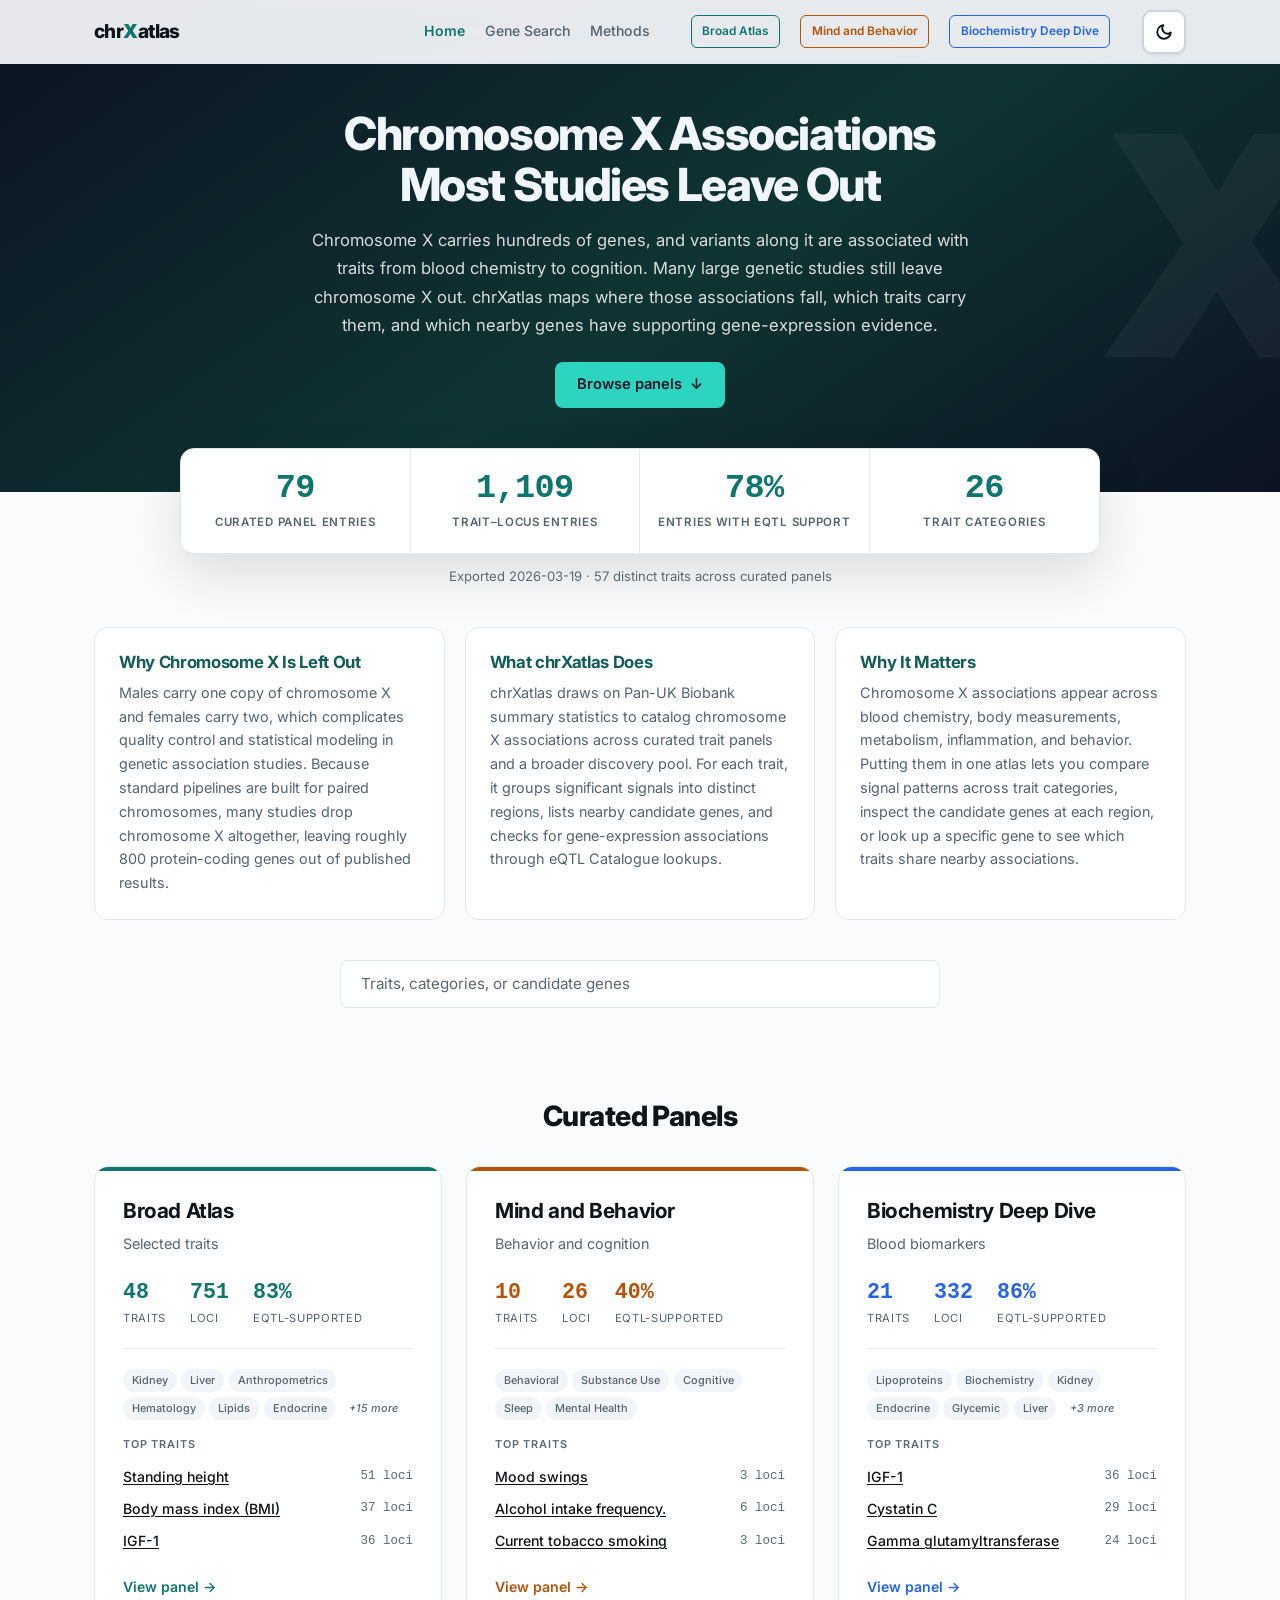
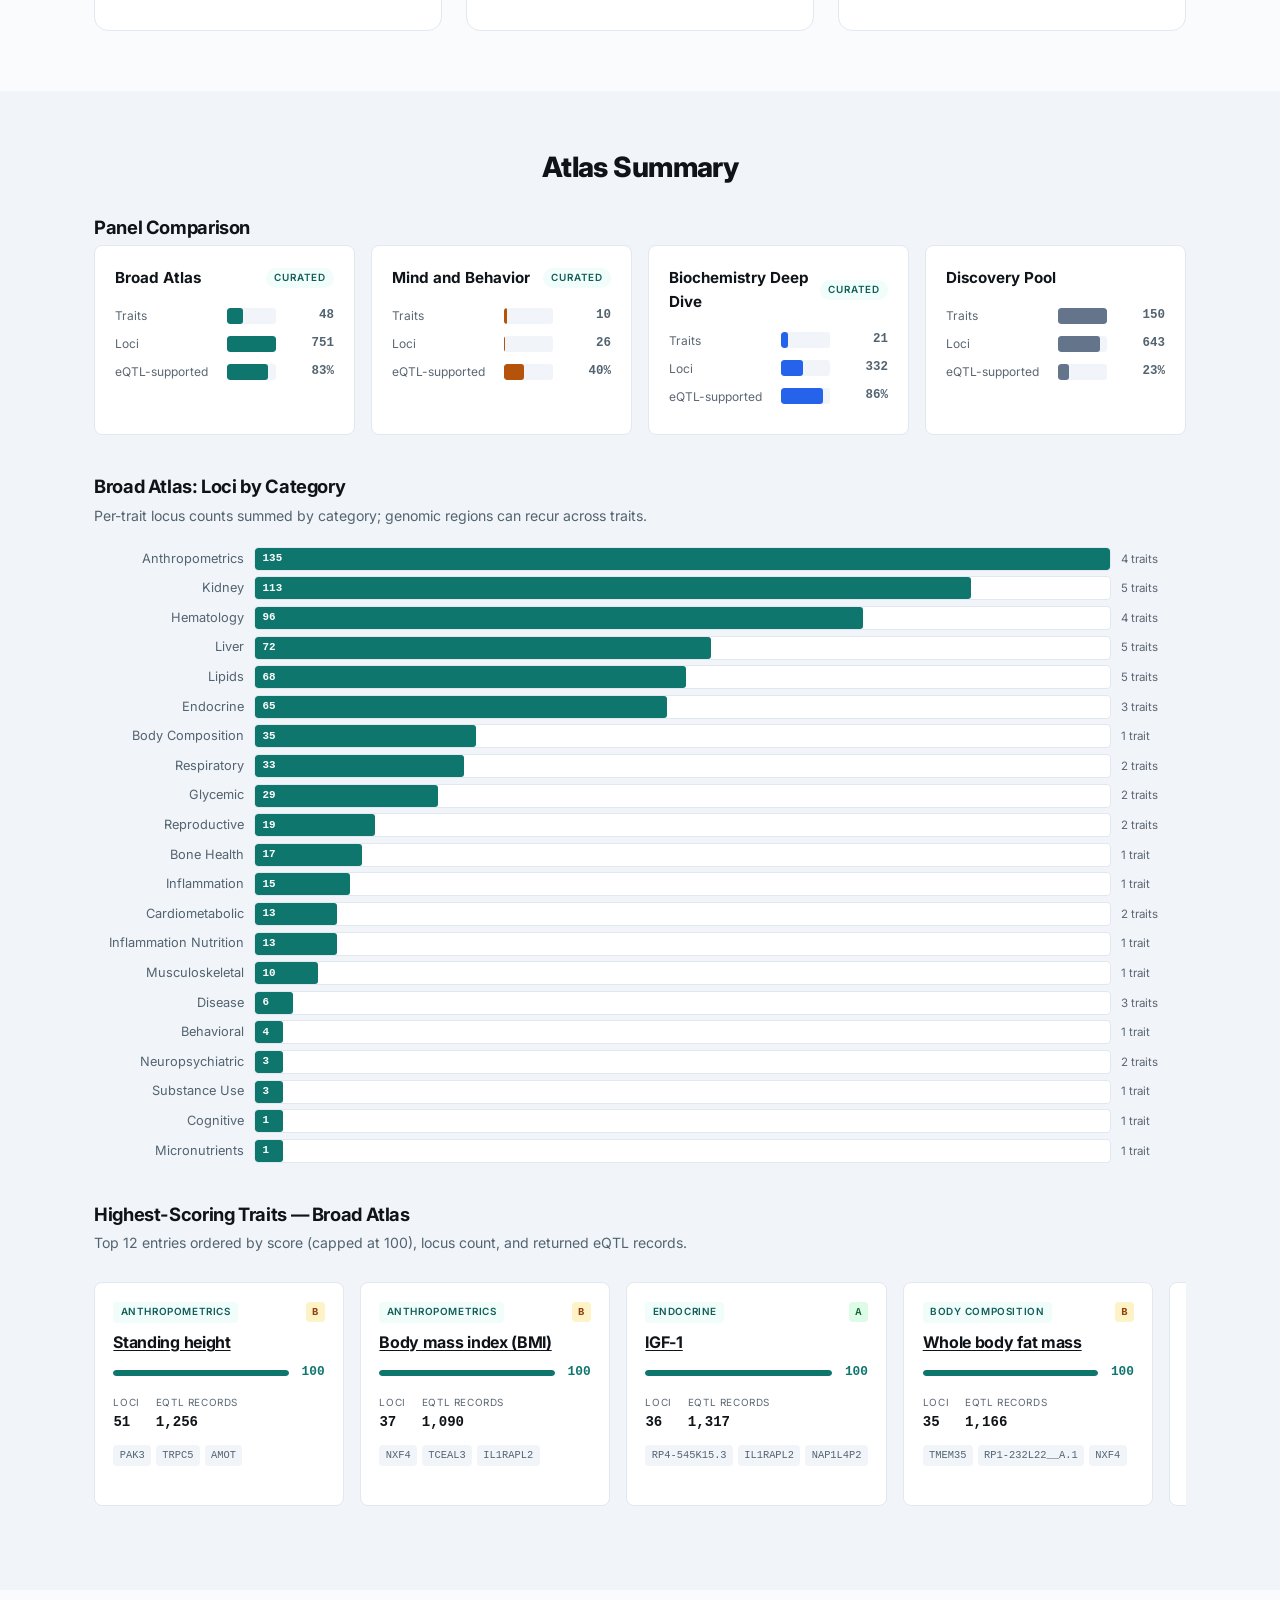
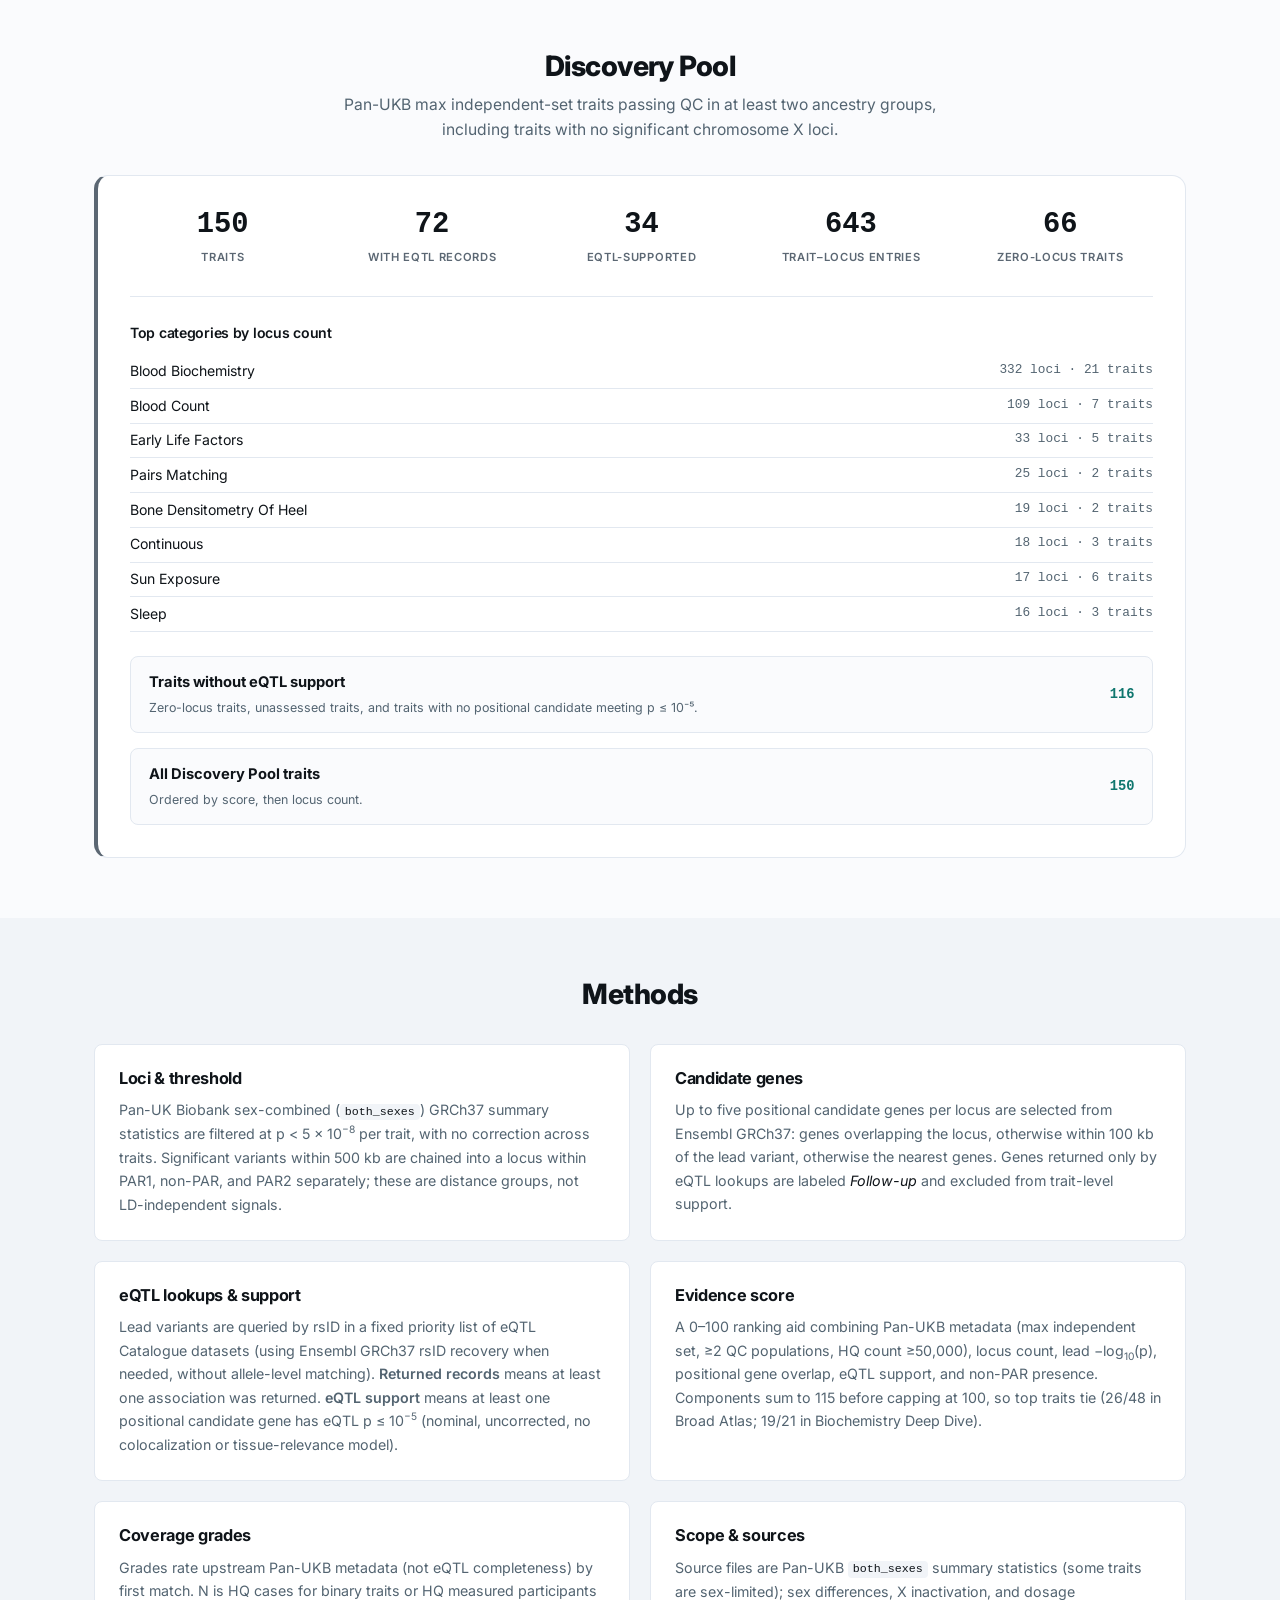
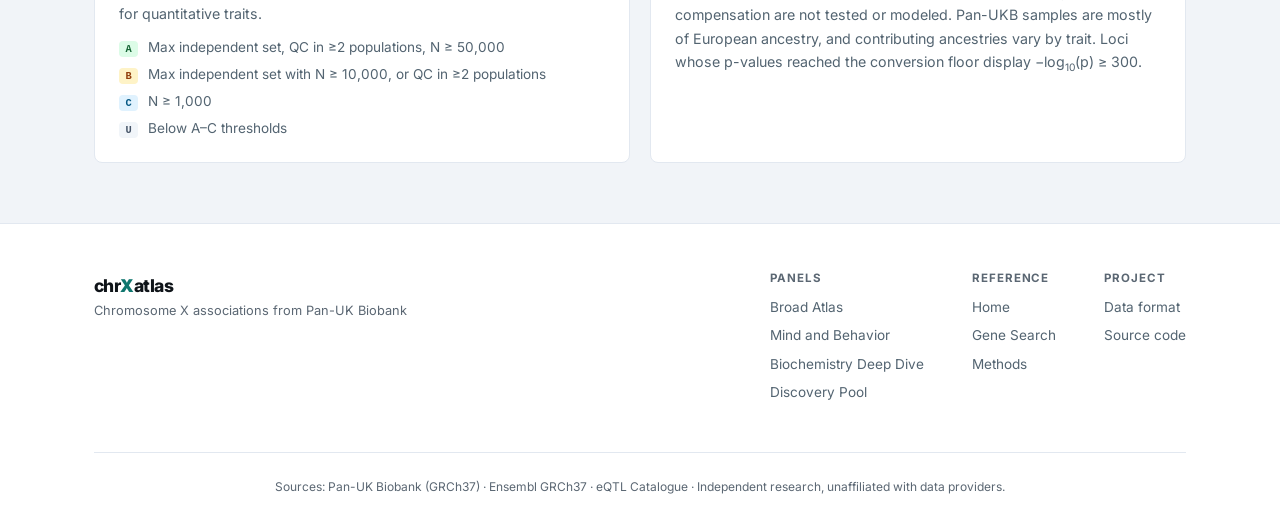
==== site/index.html @ 5a2110cf "Restore a plain-language introduction" ====
<!DOCTYPE html>
<html lang="en">
<head>
  <meta charset="UTF-8">
  <meta name="viewport" content="width=device-width, initial-scale=1.0">
  <meta name="color-scheme" content="light dark">
  <meta name="theme-color" content="#fafbfd" media="(prefers-color-scheme: light)">
  <meta name="theme-color" content="#0d1117" media="(prefers-color-scheme: dark)">
  <meta name="description" content="chrXatlas summarizes chromosome X associations across UK Biobank traits from Pan-UKB summary statistics, with Ensembl GRCh37 candidate genes and eQTL Catalogue lookups.">
  <title>chrXatlas — Chromosome X Associations in Pan-UKB</title>
  <link rel="icon" type="image/png" href="favicon.png">
  <link rel="preconnect" href="https://fonts.googleapis.com">
  <link rel="preconnect" href="https://fonts.gstatic.com" crossorigin>
  <link href="https://fonts.googleapis.com/css2?family=Inter:wght@400;500;600;700;800;900&display=swap" rel="stylesheet">
  <link rel="stylesheet" href="css/style.css">
  <script src="js/theme.js"></script>
</head>
<body>

  <header class="header" id="header">
    <div class="container header-inner">
      <a href="index.html" class="logo">chr<span class="logo-x">X</span>atlas</a>
      <nav class="nav" id="nav" aria-label="Primary">
        <a href="index.html" aria-current="page" class="nav-link">Home</a>
        <a href="gene.html" class="nav-link">Gene Search</a>
        <a href="#methods" class="nav-link">Methods</a>
        <span class="nav-divider" aria-hidden="true"></span>
        <a href="panel.html?id=panel_expanded" class="nav-panel-btn" data-panel-accent="teal">Broad Atlas</a>
        <a href="panel.html?id=panel_mind_risk_core" class="nav-panel-btn" data-panel-accent="amber">Mind and Behavior</a>
        <a href="panel.html?id=panel_blood_biochemistry_core" class="nav-panel-btn" data-panel-accent="blue">Biochemistry Deep Dive</a>
      </nav>
      <div class="header-actions">
        <button id="theme-toggle" class="theme-toggle" onclick="toggleTheme()" aria-label="Toggle theme"></button>
        <button class="hamburger" id="hamburger" aria-controls="nav" aria-expanded="false" aria-label="Menu">
          <span></span><span></span><span></span>
        </button>
      </div>
    </div>
  </header>

  <main>

    <!-- Hero -->
    <section class="hero" id="hero">
      <div class="hero-bg-pattern" aria-hidden="true"></div>
      <div class="container hero-content">
        <h1 class="hero-title">Chromosome X Associations<br>Most Studies Leave Out</h1>
        <p class="hero-subtitle">Chromosome X carries hundreds of genes, and variants along it are associated with traits from blood chemistry to cognition. Many large genetic studies still leave chromosome X out. chrXatlas maps where those associations fall, which traits carry them, and which nearby genes have supporting gene-expression evidence.</p>
        <a href="#panels" class="hero-cta">Browse panels <span class="cta-arrow" aria-hidden="true">&darr;</span></a>
      </div>
    </section>

    <!-- Proof: Metrics -->
    <section class="proof" id="proof">
      <div class="container">
        <div class="metrics-grid">
          <div class="metric-card animate-on-scroll">
            <div class="metric-value" id="metric-traits" data-count-to="0">&mdash;</div>
            <div class="metric-label">Curated panel entries</div>
          </div>
          <div class="metric-card animate-on-scroll">
            <div class="metric-value" id="metric-loci" data-count-to="0">&mdash;</div>
            <div class="metric-label">Trait&ndash;locus entries</div>
          </div>
          <div class="metric-card animate-on-scroll">
            <div class="metric-value" id="metric-support" data-count-to="0">&mdash;</div>
            <div class="metric-label">Entries with eQTL support</div>
          </div>
          <div class="metric-card animate-on-scroll">
            <div class="metric-value" id="metric-domains" data-count-to="0">&mdash;</div>
            <div class="metric-label">Trait categories</div>
          </div>
        </div>
        <p class="proof-note" id="metric-build-note">Snapshot: &mdash;</p>
      </div>
    </section>

    <!-- Overview -->
    <section class="why-section" id="why" aria-labelledby="why-heading">
      <div class="container">
        <h2 class="sr-only" id="why-heading">Overview</h2>
        <div class="why-grid">
          <div class="why-card">
            <h3>Why Chromosome X Is Left Out</h3>
            <p>Males carry one copy of chromosome X and females carry two, which complicates quality control and statistical modeling in genetic association studies. Because standard pipelines are built for paired chromosomes, many studies drop chromosome X altogether, leaving roughly 800 protein-coding genes out of published results.</p>
          </div>
          <div class="why-card">
            <h3>What chrXatlas Does</h3>
            <p>chrXatlas draws on Pan-UK Biobank summary statistics to catalog chromosome X associations across curated trait panels and a broader discovery pool. For each trait, it groups significant signals into distinct regions, lists nearby candidate genes, and checks for gene-expression associations through eQTL Catalogue lookups.</p>
          </div>
          <div class="why-card">
            <h3>Why It Matters</h3>
            <p>Chromosome X associations appear across blood chemistry, body measurements, metabolism, inflammation, and behavior. Putting them in one atlas lets you compare signal patterns across trait categories, inspect the candidate genes at each region, or look up a specific gene to see which traits share nearby associations.</p>
          </div>
        </div>
      </div>
    </section>

    <!-- Search -->
    <section class="search-section" id="search">
      <div class="container">
        <div class="search-container">
          <label class="sr-only" for="search-input">Search traits</label>
          <input type="text" class="search-input" id="search-input" placeholder="Traits, categories, or candidate genes" autocomplete="off">
          <div class="search-results" id="search-results"></div>
        </div>
      </div>
    </section>

    <!-- Curated Panels -->
    <section class="panels-section" id="panels">
      <div class="container">
        <div class="section-header">
          <h2>Curated Panels</h2>
        </div>
        <div class="panels-grid" id="panels-grid"></div>
      </div>
    </section>

    <!-- Results -->
    <section class="results-section" id="results">
      <div class="container">
        <div class="section-header">
          <h2>Atlas Summary</h2>
        </div>

        <div class="panel-comparison animate-on-scroll" id="panel-comparison">
          <h3>Panel Comparison</h3>
          <div class="comparison-grid" id="comparison-grid"></div>
        </div>

        <div class="domain-composition animate-on-scroll" id="domain-composition">
          <h3>Broad Atlas: Loci by Category</h3>
          <p class="domain-subtitle">Per-trait locus counts summed by category; genomic regions can recur across traits.</p>
          <div class="domain-bars" id="domain-bars"></div>
        </div>

        <div class="top-traits animate-on-scroll" id="top-traits-section">
          <h3>Highest-Scoring Traits &mdash; Broad Atlas</h3>
          <p class="traits-subtitle">Top 12 entries ordered by score (capped at 100), locus count, and returned eQTL records.</p>
          <div class="traits-rail" tabindex="0" role="region" aria-label="Highest-scoring traits" id="traits-rail"></div>
        </div>
      </div>
    </section>

    <!-- Discovery Pool -->
    <section class="discovery-section" id="discovery">
      <div class="container">
        <div class="section-header">
          <h2>Discovery Pool</h2>
          <p class="section-subtitle">Pan-UKB max independent-set traits passing QC in at least two ancestry groups, including traits with no significant chromosome X loci.</p>
        </div>
        <div class="discovery-card animate-on-scroll" id="discovery-card"></div>
      </div>
    </section>

    <!-- Methods -->
    <section class="methods-section" id="methods">
      <div class="container">
        <div class="section-header">
          <h2>Methods</h2>
        </div>
        <div class="methods-grid">
          <div class="method-card animate-on-scroll">
            <h3>Loci &amp; threshold</h3>
            <p>Pan-UK Biobank sex-combined (<code>both_sexes</code>) GRCh37 summary statistics are filtered at p &lt; 5 &times; 10<sup>&minus;8</sup> per trait, with no correction across traits. Significant variants within 500 kb are chained into a locus within PAR1, non-PAR, and PAR2 separately; these are distance groups, not LD-independent signals.</p>
          </div>
          <div class="method-card animate-on-scroll">
            <h3>Candidate genes</h3>
            <p>Up to five positional candidate genes per locus are selected from Ensembl GRCh37: genes overlapping the locus, otherwise within 100 kb of the lead variant, otherwise the nearest genes. Genes returned only by eQTL lookups are labeled <em>Follow-up</em> and excluded from trait-level support.</p>
          </div>
          <div class="method-card animate-on-scroll">
            <h3>eQTL lookups &amp; support</h3>
            <p>Lead variants are queried by rsID in a fixed priority list of eQTL Catalogue datasets (using Ensembl GRCh37 rsID recovery when needed, without allele-level matching). <strong>Returned records</strong> means at least one association was returned. <strong>eQTL support</strong> means at least one positional candidate gene has eQTL p &le; 10<sup>&minus;5</sup> (nominal, uncorrected, no colocalization or tissue-relevance model).</p>
          </div>
          <div class="method-card animate-on-scroll">
            <h3>Evidence score</h3>
            <p>A 0&ndash;100 ranking aid combining Pan-UKB metadata (max independent set, &ge;2 QC populations, HQ count &ge;50,000), locus count, lead &minus;log<sub>10</sub>(p), positional gene overlap, eQTL support, and non-PAR presence. Components sum to 115 before capping at 100, so top traits tie (26/48 in Broad Atlas; 19/21 in Biochemistry Deep Dive).</p>
          </div>
          <div class="method-card animate-on-scroll">
            <h3>Coverage grades</h3>
            <p>Grades rate upstream Pan-UKB metadata (not eQTL completeness) by first match. N is HQ cases for binary traits or HQ measured participants for quantitative traits.</p>
            <dl class="grade-rules">
              <dt><span class="trait-grade grade-a">A</span></dt>
              <dd>Max independent set, QC in &ge;2 populations, N &ge; 50,000</dd>
              <dt><span class="trait-grade grade-b">B</span></dt>
              <dd>Max independent set with N &ge; 10,000, or QC in &ge;2 populations</dd>
              <dt><span class="trait-grade grade-c">C</span></dt>
              <dd>N &ge; 1,000</dd>
              <dt><span class="trait-grade grade-u">U</span></dt>
              <dd>Below A&ndash;C thresholds</dd>
            </dl>
          </div>
          <div class="method-card animate-on-scroll">
            <h3>Scope &amp; sources</h3>
            <p>Source files are Pan-UKB <code>both_sexes</code> summary statistics (some traits are sex-limited); sex differences, X inactivation, and dosage compensation are not tested or modeled. Pan-UKB samples are mostly of European ancestry, and contributing ancestries vary by trait. Loci whose p-values reached the conversion floor display &minus;log<sub>10</sub>(p) &ge; 300.</p>
          </div>
        </div>
      </div>
    </section>

  </main>

  <footer class="footer">
    <div class="container footer-inner">
      <div class="footer-brand">
        <span class="logo">chr<span class="logo-x">X</span>atlas</span>
        <p class="footer-tagline">Chromosome X associations from Pan-UK Biobank</p>
      </div>
      <div class="footer-nav">
        <div class="footer-col">
          <h4>Panels</h4>
          <a href="panel.html?id=panel_expanded">Broad Atlas</a>
          <a href="panel.html?id=panel_mind_risk_core">Mind and Behavior</a>
          <a href="panel.html?id=panel_blood_biochemistry_core">Biochemistry Deep Dive</a>
          <a href="index.html#discovery">Discovery Pool</a>
        </div>
        <div class="footer-col">
          <h4>Reference</h4>
          <a href="index.html">Home</a>
          <a href="gene.html">Gene Search</a>
          <a href="index.html#methods">Methods</a>
        </div>
        <div class="footer-col">
          <h4>Project</h4>
          <a href="https://github.com/smkwray/xchratlas/blob/main/docs/FRONTEND_DATA_CONTRACT.md">Data format</a>
          <a href="https://github.com/smkwray/xchratlas">Source code</a>
        </div>
      </div>
      <div class="footer-bottom">
        <p>Sources: Pan-UK Biobank (GRCh37) &middot; Ensembl GRCh37 &middot; eQTL Catalogue &middot; Independent research, unaffiliated with data providers.</p>
      </div>
    </div>
  </footer>

  <script src="js/listing.js"></script>
  <script src="js/app.js"></script>
</body>
</html>
---- site/css/style.css ----
/* ============================================================
   chrXatlas — Chromosome X Evidence Atlas
   Design system + full page styles
   ============================================================ */

/* ── Reset ─────────────────────────────────── */
*, *::before, *::after { box-sizing: border-box; margin: 0; padding: 0; }
html { scroll-behavior: smooth; -webkit-text-size-adjust: 100%; }
img, svg { display: block; max-width: 100%; }
a { color: inherit; text-decoration: none; }
button { font: inherit; cursor: pointer; border: none; background: none; }

/* ── Design Tokens — Light ─────────────────── */
:root {
  --font-sans: 'Inter', -apple-system, BlinkMacSystemFont, 'Segoe UI', Roboto, 'Helvetica Neue', sans-serif;
  --font-mono: 'SF Mono', 'Fira Code', 'Fira Mono', 'Roboto Mono', 'Courier New', monospace;

  --header-height: 64px;

  --bg:           #fafbfd;
  --bg-raised:    #ffffff;
  --bg-sunken:    #f1f4f8;
  --header-bg:    rgba(250, 251, 253, 0.92);

  --text:          #0f1419;
  --text-secondary:#536471;
  --text-tertiary: #5b6773;
  --text-on-dark:  #f0f6fc;

  --accent:        #0f766e;
  --accent-hover:  #0f766e;
  --accent-subtle: #f0fdfa;
  --accent-text:   #115e59;

  --border:        #e2e8f0;
  --border-strong: #cbd5e1;

  --shadow-sm:  0 1px 3px rgba(0,0,0,0.06);
  --shadow-md:  0 4px 12px rgba(0,0,0,0.08);
  --shadow-lg:  0 10px 30px rgba(0,0,0,0.10);
  --shadow-xl:  0 20px 50px rgba(0,0,0,0.12);

  --radius:    8px;
  --radius-lg: 14px;

  color-scheme: light dark;
}

/* ── Design Tokens — Dark ──────────────────── */
[data-theme="dark"] {
  --bg:           #0d1117;
  --bg-raised:    #161b22;
  --bg-sunken:    #010409;
  --header-bg:    rgba(13, 17, 23, 0.92);

  --text:          #e6edf3;
  --text-secondary:#8b949e;
  --text-tertiary: #9aa4af;

  --accent:        #2dd4bf;
  --accent-hover:  #5eead4;
  --accent-subtle: rgba(45, 212, 191, 0.08);
  --accent-text:   #5eead4;

  --border:        #30363d;
  --border-strong: #484f58;

  --shadow-sm:  0 1px 3px rgba(0,0,0,0.25);
  --shadow-md:  0 4px 12px rgba(0,0,0,0.35);
  --shadow-lg:  0 10px 30px rgba(0,0,0,0.45);
  --shadow-xl:  0 20px 50px rgba(0,0,0,0.55);
}

/* Panel accent overrides */
[data-panel-accent="teal"]  { --panel-accent: #0f766e; --panel-accent-subtle: #f0fdfa; }
[data-panel-accent="amber"] { --panel-accent: #b45309; --panel-accent-subtle: #fffbeb; }
[data-panel-accent="blue"]  { --panel-accent: #2563eb; --panel-accent-subtle: #eff6ff; }
[data-panel-accent="slate"] { --panel-accent: #64748b; --panel-accent-subtle: #f8fafc; }

[data-theme="dark"] [data-panel-accent="teal"]  { --panel-accent: #2dd4bf; --panel-accent-subtle: rgba(45,212,191,0.08); }
[data-theme="dark"] [data-panel-accent="amber"] { --panel-accent: #fbbf24; --panel-accent-subtle: rgba(251,191,36,0.08); }
[data-theme="dark"] [data-panel-accent="blue"]  { --panel-accent: #60a5fa; --panel-accent-subtle: rgba(96,165,250,0.08); }
[data-theme="dark"] [data-panel-accent="slate"] { --panel-accent: #94a3b8; --panel-accent-subtle: rgba(148,163,184,0.08); }

/* ── Global ────────────────────────────────── */
body {
  font-family: var(--font-sans);
  font-size: 16px;
  line-height: 1.6;
  color: var(--text);
  background: var(--bg);
  overflow-x: clip;
  -webkit-font-smoothing: antialiased;
  -moz-osx-font-smoothing: grayscale;
  transition: background 0.3s, color 0.3s;
}

.container {
  max-width: 1140px;
  margin: 0 auto;
  padding: 0 1.5rem;
}

section { padding: 3.75rem 0; }

/* ── Typography ────────────────────────────── */
h1, h2, h3, h4 { line-height: 1.2; letter-spacing: -0.02em; font-weight: 700; }
h2 { font-size: 1.75rem; font-weight: 800; }
h3 { font-size: 1.15rem; }
p  { line-height: 1.65; }
strong { font-weight: 600; }
sup, sub { font-size: 0.72em; line-height: 0; }

.section-header { text-align: center; margin-bottom: 2rem; }
.section-header h2 { margin-bottom: 0.5rem; }
.section-subtitle {
  font-size: 0.98rem;
  color: var(--text-secondary);
  max-width: 640px;
  margin: 0 auto;
  line-height: 1.65;
}

/* ── Header ────────────────────────────────── */
.header {
  position: fixed;
  top: 0; left: 0; right: 0;
  height: var(--header-height);
  z-index: 100;
  background: var(--header-bg);
  backdrop-filter: blur(16px);
  -webkit-backdrop-filter: blur(16px);
  border-bottom: 1px solid var(--border);
  transition: background 0.3s, border-color 0.3s;
}
.header-inner {
  display: flex;
  align-items: center;
  height: 100%;
  gap: 2rem;
}
.logo {
  font-size: 1.2rem;
  font-weight: 800;
  letter-spacing: -0.03em;
  white-space: nowrap;
}
.logo-x {
  color: var(--accent);
  font-weight: 900;
}
.nav {
  display: flex;
  align-items: center;
  gap: 1.25rem;
  margin-left: auto;
}
.nav-link {
  font-size: 0.88rem;
  font-weight: 500;
  color: var(--text-secondary);
  transition: color 0.2s;
  white-space: nowrap;
}
.nav-link:hover,
.nav-link[aria-current="page"] { color: var(--accent); }
.nav-link[aria-current="page"] { font-weight: 600; }
.header-actions {
  display: flex;
  align-items: center;
  gap: 0.5rem;
}
.nav-divider { width: 1px; height: 20px; background: var(--border); align-self: center; flex-shrink: 0; }
.nav-panel-btn {
  font-size: 0.74rem; font-weight: 600; padding: 0.35rem 0.65rem;
  border-radius: 6px; border: 1px solid currentColor;
  transition: all 0.2s; white-space: nowrap;
}
.nav-panel-btn:hover { opacity: 1; }
.nav-panel-btn[data-panel-accent="teal"]  { color: #0f766e; }
.nav-panel-btn[data-panel-accent="amber"] { color: #b45309; }
.nav-panel-btn[data-panel-accent="blue"]  { color: #2563eb; }
.nav-panel-btn[data-panel-accent="teal"]:hover,
.nav-panel-btn[data-panel-accent="teal"][aria-current="page"]  { background: #0f766e; color: #fff; }
.nav-panel-btn[data-panel-accent="amber"]:hover,
.nav-panel-btn[data-panel-accent="amber"][aria-current="page"] { background: #b45309; color: #fff; }
.nav-panel-btn[data-panel-accent="blue"]:hover,
.nav-panel-btn[data-panel-accent="blue"][aria-current="page"]  { background: #2563eb; color: #fff; }
[data-theme="dark"] .nav-panel-btn[data-panel-accent="teal"]  { color: #2dd4bf; }
[data-theme="dark"] .nav-panel-btn[data-panel-accent="amber"] { color: #fbbf24; }
[data-theme="dark"] .nav-panel-btn[data-panel-accent="blue"]  { color: #60a5fa; }
[data-theme="dark"] .nav-panel-btn[data-panel-accent="teal"]:hover,
[data-theme="dark"] .nav-panel-btn[data-panel-accent="teal"][aria-current="page"]  { background: #2dd4bf; color: #0d1117; }
[data-theme="dark"] .nav-panel-btn[data-panel-accent="amber"]:hover,
[data-theme="dark"] .nav-panel-btn[data-panel-accent="amber"][aria-current="page"] { background: #fbbf24; color: #0d1117; }
[data-theme="dark"] .nav-panel-btn[data-panel-accent="blue"]:hover,
[data-theme="dark"] .nav-panel-btn[data-panel-accent="blue"][aria-current="page"]  { background: #60a5fa; color: #0d1117; }

.theme-toggle {
  width: 44px; height: 44px;
  border-radius: 10px;
  display: flex;
  align-items: center;
  justify-content: center;
  color: var(--text);
  background: var(--bg-raised);
  border: 2px solid var(--border-strong);
  box-shadow: var(--shadow-sm);
  transition: background 0.2s, color 0.2s, border-color 0.2s;
  flex-shrink: 0;
}
.theme-toggle svg { display: block; stroke-width: 2.5; }
.theme-toggle:hover { background: var(--accent-subtle); color: var(--accent); border-color: var(--accent); }
.hamburger { display: none; flex-direction: column; gap: 4px; padding: 6px; }
.hamburger span { width: 20px; height: 2px; background: var(--text); border-radius: 2px; transition: 0.2s; }

/* ── Hero ──────────────────────────────────── */
.hero {
  position: relative;
  display: flex;
  align-items: center;
  justify-content: center;
  text-align: center;
  background: linear-gradient(145deg, #0c1222 0%, #0f3433 55%, #0c1222 100%);
  color: var(--text-on-dark);
  overflow: hidden;
  padding: calc(var(--header-height) + 2.75rem) 1.5rem 5.25rem;
}
.hero-bg-pattern {
  position: absolute;
  inset: 0;
  overflow: hidden;
  pointer-events: none;
}
.hero-bg-pattern::after {
  content: 'X';
  position: absolute;
  right: -4%;
  top: 50%;
  transform: translateY(-50%);
  font-size: clamp(14rem, 24vw, 28rem);
  font-weight: 900;
  font-family: var(--font-sans);
  opacity: 0.04;
  color: white;
  line-height: 1;
}
.hero-content {
  position: relative;
  z-index: 2;
  max-width: 760px;
}
.hero-title {
  font-size: clamp(1.85rem, 3.6vw, 2.85rem);
  font-weight: 800;
  line-height: 1.12;
  letter-spacing: -0.03em;
  margin-bottom: 1rem;
}
.hero-subtitle {
  font-size: clamp(0.95rem, 1.3vw, 1.08rem);
  line-height: 1.7;
  color: rgba(255,255,255,0.84);
  max-width: 660px;
  margin: 0 auto;
}
.hero-cta {
  display: inline-flex;
  align-items: center;
  gap: 0.45rem;
  min-height: 44px;
  margin-top: 1.4rem;
  padding: 0.7rem 1.4rem;
  font-size: 0.92rem;
  font-weight: 600;
  color: #0f172a;
  background: #2dd4bf;
  border-radius: var(--radius);
  transition: transform 0.2s, background 0.2s;
}
.hero-cta:hover { transform: translateY(-1px); background: #5eead4; }
.cta-arrow { transition: transform 0.2s; }
.hero-cta:hover .cta-arrow { transform: translateY(2px); }
.load-error {
  display: inline-block;
  margin-top: 0.75rem;
  color: #fca5a5;
  font-size: 0.85rem;
}

/* ── Proof / Metrics ───────────────────────── */
.proof {
  position: relative;
  z-index: 10;
  margin-top: -2.75rem;
  padding: 0 1.5rem;
  margin-bottom: 0.5rem;
}
.metrics-grid {
  max-width: 920px;
  margin: 0 auto;
  display: grid;
  grid-template-columns: repeat(4, 1fr);
  background: var(--bg-raised);
  border: 1px solid var(--border);
  border-radius: var(--radius-lg);
  overflow: hidden;
  box-shadow: var(--shadow-xl);
}
.metric-card {
  padding: 1.35rem 0.85rem;
  text-align: center;
  border-right: 1px solid var(--border);
}
.metric-card:last-child { border-right: none; }
.metric-value {
  font-family: var(--font-mono);
  font-size: 2.1rem;
  font-weight: 800;
  letter-spacing: -0.02em;
  color: var(--accent);
  line-height: 1.1;
  margin-bottom: 0.35rem;
  font-variant-numeric: tabular-nums;
}
.metric-label {
  font-size: 0.72rem;
  font-weight: 600;
  text-transform: uppercase;
  letter-spacing: 0.06em;
  color: var(--text-secondary);
}
.proof-note {
  margin-top: 0.85rem;
  text-align: center;
  font-size: 0.82rem;
  color: var(--text-tertiary);
  line-height: 1.5;
}

/* ── Overview / Why Cards ──────────────────── */
.why-section { padding: 2rem 0 0.5rem; }
.why-grid {
  display: grid;
  grid-template-columns: repeat(3, 1fr);
  gap: 1.25rem;
}
.why-card {
  background: var(--bg-raised);
  border: 1px solid var(--border);
  border-radius: var(--radius-lg);
  padding: 1.5rem;
}
.why-card h3 {
  font-size: 1.05rem;
  margin-bottom: 0.55rem;
  color: var(--accent-text);
}
.why-card p {
  font-size: 0.9rem;
  color: var(--text-secondary);
  line-height: 1.65;
}

/* ── Panel Cards ───────────────────────────── */
.panels-grid {
  display: grid;
  grid-template-columns: repeat(auto-fit, minmax(320px, 1fr));
  gap: 1.5rem;
}
.panel-card {
  background: var(--bg-raised);
  border: 1px solid var(--border);
  border-radius: var(--radius-lg);
  overflow: hidden;
  transition: transform 0.25s ease, box-shadow 0.25s ease;
  display: flex;
  flex-direction: column;
}
.panel-card:hover {
  transform: translateY(-3px);
  box-shadow: var(--shadow-lg);
}
.panel-card-accent { height: 4px; background: var(--panel-accent); }
.panel-card-body {
  padding: 1.75rem;
  display: flex;
  flex-direction: column;
  flex: 1;
}
.panel-card-title {
  font-size: 1.3rem;
  font-weight: 700;
  margin-bottom: 0.5rem;
}
.panel-card-desc {
  color: var(--text-secondary);
  font-size: 0.9rem;
  line-height: 1.65;
  margin-bottom: 1.25rem;
}
.panel-card-stats {
  display: flex;
  gap: 1.5rem;
  margin-bottom: 1.25rem;
  padding-bottom: 1.25rem;
  border-bottom: 1px solid var(--border);
}
.panel-stat { display: flex; flex-direction: column; }
.panel-stat-value {
  font-family: var(--font-mono);
  font-size: 1.35rem;
  font-weight: 700;
  color: var(--panel-accent);
  font-variant-numeric: tabular-nums;
}
.panel-stat-label {
  font-size: 0.7rem;
  color: var(--text-secondary);
  text-transform: uppercase;
  letter-spacing: 0.06em;
}
.panel-card-domains {
  display: flex;
  flex-wrap: wrap;
  gap: 0.3rem;
  margin-bottom: 1rem;
  min-height: 1.6rem;
}
.domain-badge {
  display: inline-block;
  padding: 0.18rem 0.55rem;
  font-size: 0.68rem;
  font-weight: 500;
  border-radius: 100px;
  background: var(--bg-sunken);
  color: var(--text-secondary);
  white-space: nowrap;
}
.domain-badge-more {
  background: transparent;
  color: var(--text-tertiary);
  font-style: italic;
}
.panel-top-traits-label {
  font-size: 0.68rem;
  font-weight: 600;
  text-transform: uppercase;
  letter-spacing: 0.08em;
  color: var(--text-tertiary);
  margin-bottom: 0.5rem;
}
.panel-trait-row {
  display: flex;
  justify-content: space-between;
  align-items: center;
  padding: 0.3rem 0;
  font-size: 0.88rem;
}
.panel-trait-name { color: var(--text); font-weight: 500; }
.panel-trait-loci {
  font-family: var(--font-mono);
  font-size: 0.78rem;
  color: var(--text-tertiary);
  font-variant-numeric: tabular-nums;
}
.panel-card-cta {
  margin-top: auto;
  padding-top: 1rem;
  min-height: 44px;
  display: inline-flex;
  align-items: center;
  font-size: 0.88rem;
  font-weight: 600;
  color: var(--panel-accent);
  transition: opacity 0.2s;
}
.panel-card-cta:hover { opacity: 0.8; }

/* ── Results Section ───────────────────────── */
.results-section { background: var(--bg-sunken); }

/* Panel Comparison */
.panel-comparison,
.domain-composition,
.top-traits { margin-bottom: 2.5rem; }
.top-traits { margin-bottom: 0; }
.panel-comparison h3,
.domain-composition h3,
.top-traits h3 {
  font-size: 1.15rem;
  margin-bottom: 0.4rem;
}
.domain-subtitle,
.traits-subtitle {
  font-size: 0.88rem;
  color: var(--text-secondary);
  margin-bottom: 1.25rem;
}

.comparison-grid {
  display: grid;
  grid-template-columns: repeat(auto-fit, minmax(240px, 1fr));
  gap: 1rem;
}
.comparison-item {
  background: var(--bg-raised);
  border: 1px solid var(--border);
  border-radius: var(--radius);
  padding: 1.25rem;
}
.comparison-header {
  display: flex;
  align-items: center;
  justify-content: space-between;
  gap: 0.5rem;
  margin-bottom: 1rem;
}
.comparison-title { font-weight: 700; font-size: 0.95rem; }
.comparison-badge {
  font-size: 0.62rem;
  font-weight: 600;
  text-transform: uppercase;
  letter-spacing: 0.08em;
  padding: 0.15rem 0.5rem;
  border-radius: 100px;
  background: var(--accent-subtle);
  color: var(--accent-text);
  flex-shrink: 0;
}
.comparison-row {
  display: flex;
  align-items: center;
  gap: 0.6rem;
  margin-bottom: 0.5rem;
}
.comparison-label {
  width: 102px;
  font-size: 0.75rem;
  color: var(--text-tertiary);
  flex-shrink: 0;
}
.comparison-bar-track {
  flex: 1;
  height: 16px;
  background: var(--bg-sunken);
  border-radius: 3px;
  overflow: hidden;
}
.comparison-bar-fill {
  height: 100%;
  background: var(--panel-accent);
  border-radius: 3px;
  transition: width 0.8s ease-out;
}
.comparison-value {
  width: 48px;
  text-align: right;
  font-family: var(--font-mono);
  font-size: 0.78rem;
  font-weight: 600;
  color: var(--text-secondary);
  flex-shrink: 0;
  font-variant-numeric: tabular-nums;
}

/* Domain Bars */
.domain-bar {
  display: flex;
  align-items: center;
  gap: 0.6rem;
  margin-bottom: 0.35rem;
}
.domain-name {
  width: 150px;
  font-size: 0.8rem;
  text-align: right;
  color: var(--text-secondary);
  flex-shrink: 0;
  white-space: nowrap;
  overflow: hidden;
  text-overflow: ellipsis;
}
.domain-bar-track {
  flex: 1;
  height: 24px;
  background: var(--bg-raised);
  border: 1px solid var(--border);
  border-radius: 4px;
  overflow: hidden;
}
.domain-bar-fill {
  height: 100%;
  background: var(--accent);
  border-radius: 3px;
  display: flex;
  align-items: center;
  padding: 0 0.5rem;
  min-width: 28px;
  transition: width 0.8s ease-out;
}
.domain-bar-value {
  font-size: 0.68rem;
  font-weight: 700;
  color: white;
  font-family: var(--font-mono);
  font-variant-numeric: tabular-nums;
}
[data-theme="dark"] .domain-bar-value { color: #0d1117; }
.domain-trait-count {
  width: 65px;
  font-size: 0.72rem;
  color: var(--text-tertiary);
  flex-shrink: 0;
  white-space: nowrap;
}

/* Top Traits Rail */
.traits-rail {
  display: flex;
  gap: 1rem;
  overflow-x: auto;
  padding: 0.5rem 0 1.5rem;
  scroll-snap-type: x mandatory;
  -webkit-overflow-scrolling: touch;
}
.traits-rail::-webkit-scrollbar { height: 4px; }
.traits-rail::-webkit-scrollbar-track { background: var(--border); border-radius: 2px; }
.traits-rail::-webkit-scrollbar-thumb { background: var(--accent); border-radius: 2px; }

.trait-card {
  min-width: 250px;
  max-width: 270px;
  flex-shrink: 0;
  scroll-snap-align: start;
  background: var(--bg-raised);
  border: 1px solid var(--border);
  border-radius: var(--radius);
  padding: 1.15rem;
  transition: transform 0.2s, box-shadow 0.2s;
}
.trait-card:hover {
  transform: translateY(-2px);
  box-shadow: var(--shadow-md);
}
.trait-card-header {
  display: flex;
  justify-content: space-between;
  align-items: center;
  margin-bottom: 0.6rem;
}
.trait-domain-badge {
  font-size: 0.62rem;
  font-weight: 600;
  text-transform: uppercase;
  letter-spacing: 0.06em;
  padding: 0.15rem 0.45rem;
  border-radius: 4px;
  background: var(--accent-subtle);
  color: var(--accent-text);
}
.trait-grade {
  font-size: 0.65rem;
  font-weight: 700;
  padding: 0.12rem 0.4rem;
  border-radius: 4px;
  font-family: var(--font-mono);
}
.grade-a { background: #dcfce7; color: #166534; }
.grade-b { background: #fef3c7; color: #92400e; }
.grade-c { background: #e0f2fe; color: #075985; }
.grade-u { background: #f1f5f9; color: #475569; }
[data-theme="dark"] .grade-a { background: rgba(34,197,94,0.15); color: #4ade80; }
[data-theme="dark"] .grade-b { background: rgba(245,158,11,0.15); color: #fbbf24; }
[data-theme="dark"] .grade-c { background: rgba(56,189,248,0.16); color: #7dd3fc; }
[data-theme="dark"] .grade-u { background: rgba(100,116,139,0.18); color: #cbd5e1; }

.trait-name {
  font-size: 1rem;
  font-weight: 700;
  margin-bottom: 0.6rem;
  line-height: 1.3;
}
.trait-score {
  display: flex;
  align-items: center;
  gap: 0.5rem;
  margin-bottom: 0.75rem;
}
.trait-score-bar {
  flex: 1;
  height: 6px;
  background: var(--bg-sunken);
  border-radius: 3px;
  overflow: hidden;
}
.trait-score-fill {
  height: 100%;
  background: var(--accent);
  border-radius: 3px;
}
.trait-score-value {
  font-family: var(--font-mono);
  font-size: 0.8rem;
  font-weight: 700;
  color: var(--accent);
  min-width: 28px;
  text-align: right;
  font-variant-numeric: tabular-nums;
}
.trait-meta {
  display: flex;
  gap: 1rem;
  margin-bottom: 0.75rem;
}
.trait-meta-item { display: flex; flex-direction: column; }
.trait-meta-label {
  font-size: 0.62rem;
  text-transform: uppercase;
  letter-spacing: 0.06em;
  color: var(--text-tertiary);
}
.trait-meta-value {
  font-family: var(--font-mono);
  font-size: 0.88rem;
  font-weight: 600;
  color: var(--text);
  font-variant-numeric: tabular-nums;
}
.trait-genes { display: flex; flex-wrap: wrap; gap: 0.3rem; }
.gene-tag {
  font-family: var(--font-mono);
  font-size: 0.65rem;
  font-weight: 500;
  padding: 0.12rem 0.4rem;
  border-radius: 4px;
  background: var(--bg-sunken);
  color: var(--text-secondary);
  white-space: nowrap;
}

/* ── Discovery Pool ────────────────────────── */
.discovery-section { background: var(--bg); }
.discovery-card {
  background: var(--bg-raised);
  border: 1px solid var(--border);
  border-left: 4px solid var(--text-tertiary);
  border-radius: var(--radius-lg);
  padding: 2rem;
}
.discovery-stats {
  display: grid;
  grid-template-columns: repeat(auto-fit, minmax(120px, 1fr));
  gap: 1.5rem;
  margin-bottom: 1.75rem;
  padding-bottom: 1.75rem;
  border-bottom: 1px solid var(--border);
}
.discovery-stat { text-align: center; }
.discovery-stat-value {
  display: block;
  font-family: var(--font-mono);
  font-size: 1.8rem;
  font-weight: 800;
  color: var(--text);
  line-height: 1.2;
  font-variant-numeric: tabular-nums;
}
.discovery-stat-label {
  font-size: 0.7rem;
  font-weight: 600;
  text-transform: uppercase;
  letter-spacing: 0.06em;
  color: var(--text-tertiary);
}
.discovery-domains h4 {
  font-size: 0.88rem;
  font-weight: 600;
  margin-bottom: 0.75rem;
}
.discovery-domain-list { margin-bottom: 1.5rem; }
.discovery-domain-row {
  display: flex;
  justify-content: space-between;
  padding: 0.35rem 0;
  border-bottom: 1px solid var(--border);
  font-size: 0.88rem;
}
.discovery-domain-name { color: var(--text); }
.discovery-domain-value {
  font-family: var(--font-mono);
  font-size: 0.8rem;
  color: var(--text-secondary);
  font-variant-numeric: tabular-nums;
}
.discovery-traits {
  margin: 1.5rem 0 0;
  display: grid;
  gap: 0.9rem;
}
.discovery-drawer {
  border: 1px solid var(--border);
  border-radius: var(--radius);
  background: var(--bg);
  overflow: hidden;
}
.discovery-drawer-summary {
  list-style: none;
  display: flex;
  align-items: center;
  justify-content: space-between;
  gap: 1rem;
  min-height: 44px;
  cursor: pointer;
  padding: 0.9rem 1.1rem;
}
.discovery-drawer-summary::-webkit-details-marker { display: none; }
.discovery-drawer-summary::marker { content: ''; }
.discovery-drawer-summary:hover { background: var(--accent-subtle); }
.discovery-drawer-title {
  display: block;
  font-size: 0.92rem;
  font-weight: 700;
  color: var(--text);
}
.discovery-drawer-subtitle {
  display: block;
  margin-top: 0.2rem;
  font-size: 0.78rem;
  color: var(--text-secondary);
}
.discovery-drawer-count {
  flex-shrink: 0;
  font-family: var(--font-mono);
  font-size: 0.86rem;
  font-weight: 700;
  color: var(--accent);
  font-variant-numeric: tabular-nums;
}
.discovery-drawer-body {
  border-top: 1px solid var(--border);
  max-height: 28rem;
  overflow: auto;
}
.discovery-trait-row {
  display: flex;
  align-items: flex-start;
  justify-content: space-between;
  gap: 1rem;
  padding: 0.9rem 1.1rem;
  border-bottom: 1px solid var(--border);
  text-decoration: none;
  color: inherit;
}
.discovery-trait-row:last-child { border-bottom: none; }
.discovery-trait-row:hover { background: var(--accent-subtle); }
.discovery-trait-main,
.discovery-trait-side {
  min-width: 0;
}
.discovery-trait-main {
  display: flex;
  flex-direction: column;
  gap: 0.35rem;
}
.discovery-trait-name {
  font-size: 0.92rem;
  font-weight: 700;
  color: var(--text);
}
.discovery-trait-meta {
  display: flex;
  flex-wrap: wrap;
  gap: 0.35rem;
}
.discovery-trait-domain,
.discovery-trait-status,
.discovery-trait-fact {
  font-size: 0.68rem;
  font-weight: 600;
  letter-spacing: 0.04em;
  text-transform: uppercase;
  border-radius: 999px;
  padding: 0.18rem 0.45rem;
}
.discovery-trait-domain {
  background: var(--accent-subtle);
  color: var(--accent-text);
}
.discovery-trait-fact {
  background: var(--bg-sunken);
  color: var(--text-secondary);
}
.discovery-trait-status.is-supported {
  background: #dcfce7;
  color: #166534;
}
.discovery-trait-status.is-lookup-hit {
  background: #fef3c7;
  color: #92400e;
}
.discovery-trait-status.is-unsupported {
  background: #fef2f2;
  color: #991b1b;
}
[data-theme="dark"] .discovery-trait-status.is-supported {
  background: rgba(34,197,94,0.15);
  color: #4ade80;
}
[data-theme="dark"] .discovery-trait-status.is-lookup-hit {
  background: rgba(245,158,11,0.16);
  color: #fbbf24;
}
[data-theme="dark"] .discovery-trait-status.is-unsupported {
  background: rgba(239,68,68,0.14);
  color: #fca5a5;
}
.discovery-trait-side {
  flex-shrink: 0;
  max-width: 240px;
  text-align: right;
}
.discovery-trait-genes {
  font-family: var(--font-mono);
  font-size: 0.74rem;
  color: var(--text-secondary);
  line-height: 1.5;
}
.discovery-trait-genes-empty {
  color: var(--text-tertiary);
}

/* ── Methods Section ───────────────────────── */
.methods-section { background: var(--bg-sunken); }
.methods-grid {
  display: grid;
  grid-template-columns: repeat(2, 1fr);
  gap: 1.25rem;
}
.method-card {
  background: var(--bg-raised);
  border: 1px solid var(--border);
  border-radius: var(--radius);
  padding: 1.5rem;
}
.method-card h3 {
  font-size: 1.02rem;
  margin-bottom: 0.6rem;
}
.method-card p {
  font-size: 0.89rem;
  color: var(--text-secondary);
  line-height: 1.65;
}
.method-card em { color: var(--text); font-style: italic; }
.method-card code {
  font-family: var(--font-mono);
  font-size: 0.82em;
  padding: 0.08rem 0.3rem;
  border-radius: 4px;
  background: var(--bg-sunken);
  color: var(--text);
}
.grade-rules {
  display: grid;
  grid-template-columns: auto 1fr;
  gap: 0.45rem 0.65rem;
  margin-top: 0.75rem;
  align-items: baseline;
}
.grade-rules dt { line-height: 1; }
.grade-rules dd {
  font-size: 0.85rem;
  color: var(--text-secondary);
  line-height: 1.45;
}

/* ── Footer ────────────────────────────────── */
.footer {
  background: var(--bg-raised);
  border-top: 1px solid var(--border);
  padding: 3rem 0 2rem;
}
.footer-inner {
  display: grid;
  grid-template-columns: 1fr 2fr;
  gap: 2rem;
}
.footer-brand .logo { font-size: 1.1rem; margin-bottom: 0.25rem; }
.footer-tagline {
  font-size: 0.8rem;
  color: var(--text-tertiary);
}
.footer-nav {
  display: flex;
  gap: 3rem;
  justify-content: flex-end;
}
.footer-col { display: flex; flex-direction: column; gap: 0.4rem; }
.footer-col h4 {
  font-size: 0.72rem;
  font-weight: 700;
  text-transform: uppercase;
  letter-spacing: 0.08em;
  color: var(--text-tertiary);
  margin-bottom: 0.3rem;
}
.footer-col a {
  font-size: 0.85rem;
  color: var(--text-secondary);
  transition: color 0.2s;
}
.footer-col a:hover { color: var(--accent); }
.footer-bottom {
  grid-column: 1 / -1;
  padding-top: 1.5rem;
  margin-top: 1rem;
  border-top: 1px solid var(--border);
}
.footer-bottom p {
  font-size: 0.75rem;
  color: var(--text-tertiary);
  text-align: center;
}

/* ── Scroll Animations ─────────────────────── */
.animate-on-scroll {
  opacity: 0;
  transform: translateY(12px);
  transition: opacity 0.35s ease-out, transform 0.35s ease-out;
}
.animate-on-scroll.is-visible {
  opacity: 1;
  transform: translateY(0);
}

/* ── Responsive ────────────────────────────── */
@media (max-width: 768px) {
  :root { --header-height: 56px; }
  section { padding: 2.75rem 0; }
}
@media (max-width: 1080px) {
  .header-actions { margin-left: auto; }
  .nav { display: none; }
  .nav.open {
    display: flex;
    flex-direction: column;
    align-items: flex-start;
    position: absolute;
    top: var(--header-height);
    left: 0; right: 0;
    background: var(--bg-raised);
    border-bottom: 1px solid var(--border);
    padding: 0.75rem 1.5rem 1.25rem;
    gap: 0.25rem;
    box-shadow: var(--shadow-md);
  }
  .nav.open .nav-link,
  .nav.open .nav-panel-btn {
    min-height: 44px;
    display: inline-flex;
    align-items: center;
  }
  .hamburger { display: flex; min-width: 44px; min-height: 44px; align-items: center; justify-content: center; }
  .nav-divider { width: 100%; height: 1px; margin: 0.35rem 0; }
  .nav-panel-btn { align-self: flex-start; font-size: 0.82rem; padding: 0.4rem 0.75rem; }
}
@media (max-width: 768px) {
  .container { padding: 0 1rem; }
  .hero { padding: calc(var(--header-height) + 2rem) 1rem 4.25rem; }
  .hero-title { font-size: 1.75rem; }
  .proof { padding: 0 1rem; margin-top: -2.25rem; }

  .metrics-grid { grid-template-columns: repeat(2, 1fr); }
  .metric-card { border-right: none; border-bottom: 1px solid var(--border); padding: 1.1rem 0.75rem; }
  .metric-card:nth-child(odd) { border-right: 1px solid var(--border); }
  .metric-card:nth-last-child(-n+2) { border-bottom: none; }
  .metric-value { font-size: 1.65rem; }

  .why-section { padding: 1.5rem 0 0.25rem; }
  .why-grid { grid-template-columns: 1fr; }
  .panels-grid { grid-template-columns: 1fr; }
  .comparison-grid { grid-template-columns: 1fr; }
  .methods-grid { grid-template-columns: 1fr; }

  .footer-inner { grid-template-columns: 1fr; }
  .footer-nav { justify-content: flex-start; flex-wrap: wrap; gap: 2rem; }
}

@media (max-width: 600px) {
  .domain-bar {
    display: grid;
    grid-template-columns: 1fr auto;
    grid-template-areas:
      "name count"
      "track track";
    gap: 0.25rem 0.5rem;
    margin-bottom: 0.65rem;
  }
  .domain-name {
    grid-area: name;
    width: auto;
    text-align: left;
    font-size: 0.8rem;
    white-space: normal;
    overflow: visible;
    text-overflow: unset;
  }
  .domain-trait-count {
    grid-area: count;
    width: auto;
    text-align: right;
  }
  .domain-bar-track { grid-area: track; }
}

@media (max-width: 480px) {
  .hero-title { font-size: 1.55rem; }
  .hero-subtitle { font-size: 0.9rem; }
  .metric-value { font-size: 1.45rem; }
  .panel-card-stats { gap: 1rem; }
  .comparison-label { width: 92px; }
  .discovery-card { padding: 1.25rem; }
  .discovery-stats { grid-template-columns: repeat(2, 1fr); gap: 1rem; }
  .discovery-trait-row { flex-direction: column; }
  .discovery-trait-side { max-width: none; text-align: left; }
}

/* ============================================================
   Detail Pages — Search, Panel, Trait
   ============================================================ */

/* ── Search Component ──────────────────────── */
.search-section { padding: 2rem 0; }
.search-container { position: relative; max-width: 600px; margin: 0 auto; }
.search-input {
  width: 100%; padding: 0.85rem 1.25rem; font-size: 0.95rem;
  font-family: var(--font-sans); color: var(--text);
  background: var(--bg-raised); border: 1px solid var(--border);
  border-radius: var(--radius); outline: none;
  transition: border-color 0.2s, box-shadow 0.2s;
}
.search-input::placeholder { color: var(--text-tertiary); }
.search-input:focus { border-color: var(--accent); box-shadow: 0 0 0 3px var(--accent-subtle); }
.search-results {
  display: none; position: absolute; top: 100%; left: 0; right: 0;
  margin-top: 0.25rem; background: var(--bg-raised); border: 1px solid var(--border);
  border-radius: var(--radius); box-shadow: var(--shadow-lg);
  max-height: 400px; overflow-y: auto; z-index: 50;
}
.search-result-item {
  display: block; padding: 0.75rem 1.25rem;
  border-bottom: 1px solid var(--border); transition: background 0.15s;
}
.search-result-item:last-child { border-bottom: none; }
.search-result-item:hover { background: var(--accent-subtle); }
.search-result-name { font-weight: 600; font-size: 0.9rem; margin-bottom: 0.2rem; }
.search-result-meta { display: flex; gap: 0.75rem; font-size: 0.75rem; color: var(--text-secondary); }
.search-result-score { font-family: var(--font-mono); font-weight: 600; color: var(--accent); }
.search-empty { padding: 1rem 1.25rem; color: var(--text-tertiary); font-size: 0.88rem; text-align: center; }

/* ── Breadcrumb ────────────────────────────── */
.breadcrumb { display: flex; align-items: center; gap: 0.5rem; font-size: 0.82rem; color: var(--text-tertiary); margin-bottom: 1rem; }
.breadcrumb a { color: var(--text-secondary); transition: color 0.2s; }
.breadcrumb a:hover { color: var(--accent); }
.breadcrumb-sep { opacity: 0.5; }

/* ── Page Hero (panel/trait detail) ─────────── */
.page-hero { padding: calc(var(--header-height) + 2rem) 0 2rem; background: var(--bg); border-bottom: 1px solid var(--border); }
.page-hero-title { font-size: 2rem; font-weight: 800; margin-bottom: 0.5rem; }
.page-hero-desc { font-size: 1rem; color: var(--text-secondary); max-width: 640px; margin-bottom: 1.5rem; }
.page-hero-metrics { display: flex; gap: 2rem; flex-wrap: wrap; }
.page-metric { display: flex; flex-direction: column; }
.page-metric-value { font-family: var(--font-mono); font-size: 1.6rem; font-weight: 800; color: var(--accent); font-variant-numeric: tabular-nums; }
.page-metric-label { font-size: 0.7rem; font-weight: 600; text-transform: uppercase; letter-spacing: 0.06em; color: var(--text-secondary); }

/* ── Filter Bar ────────────────────────────── */
.panel-content,
.gene-search-section { padding: 2rem 0 4rem; }
.filter-bar { display: flex; align-items: center; gap: 1rem; margin-bottom: 1.5rem; flex-wrap: wrap; }
.filter-bar .search-input { max-width: 280px; min-height: 44px; padding: 0.6rem 1rem; font-size: 0.88rem; }
.filter-toggle { display: inline-flex; align-items: center; gap: 0.5rem; min-height: 44px; font-size: 0.85rem; color: var(--text-secondary); cursor: pointer; white-space: nowrap; }
.filter-toggle input { width: 16px; height: 16px; accent-color: var(--accent); }
.result-count { font-size: 0.8rem; color: var(--text-tertiary); margin-left: auto; }
.domain-filters { display: flex; gap: 0.4rem; flex-wrap: wrap; margin-bottom: 1rem; }
.filter-chip {
  min-height: 36px;
  padding: 0.35rem 0.75rem; font-size: 0.76rem; font-weight: 500;
  border-radius: 100px; background: var(--bg-sunken); color: var(--text-secondary);
  border: 1px solid transparent; cursor: pointer; transition: all 0.15s; white-space: nowrap;
}
.filter-chip:hover { border-color: var(--border-strong); }
.filter-chip.active { background: var(--accent-subtle); color: var(--accent-text); border-color: var(--accent); }
.chip-count { font-family: var(--font-mono); font-size: 0.68rem; margin-left: 0.15rem; }

/* ── Data Table ────────────────────────────── */
.data-table-wrap {
  overflow-x: auto;
  -webkit-overflow-scrolling: touch;
  border: 1px solid var(--border);
  border-radius: var(--radius);
  background: var(--bg-raised);
}
.data-table { width: 100%; border-collapse: collapse; font-size: 0.88rem; }
.data-table th {
  text-align: left; padding: 0.75rem; font-size: 0.72rem; font-weight: 700;
  text-transform: uppercase; letter-spacing: 0.06em; color: var(--text-tertiary);
  border-bottom: 2px solid var(--border); white-space: nowrap;
  position: sticky; top: 0; background: var(--bg-raised); z-index: 5;
}
.data-table th[data-sort] { cursor: pointer; user-select: none; }
.data-table th[data-sort]:hover { color: var(--accent); }
.data-table th .sort-icon { opacity: 0.3; font-size: 0.65rem; margin-left: 0.2rem; }
.data-table th.sort-asc .sort-icon,
.data-table th.sort-desc .sort-icon { opacity: 1; color: var(--accent); }
.data-table td { padding: 0.65rem 0.75rem; border-bottom: 1px solid var(--border); vertical-align: middle; }
.data-table tbody tr { transition: background 0.15s; }
.data-table tbody tr:hover { background: var(--accent-subtle); }
.data-table tbody tr:last-child td { border-bottom: none; }
.num-cell { font-family: var(--font-mono); font-variant-numeric: tabular-nums; text-align: right; white-space: nowrap; }
.score-cell { display: flex; align-items: center; gap: 0.5rem; }
.mini-score-bar { width: 60px; height: 6px; background: var(--bg-sunken); border-radius: 3px; overflow: hidden; flex-shrink: 0; }
.mini-score-fill { height: 100%; background: var(--accent); border-radius: 3px; }
.score-val { font-family: var(--font-mono); font-weight: 600; font-size: 0.82rem; color: var(--accent); font-variant-numeric: tabular-nums; }
.trait-table-name { font-weight: 600; }
.trait-name-cell { min-width: 180px; }
.genes-cell { display: flex; gap: 0.25rem; flex-wrap: wrap; }
.table-empty { text-align: center; padding: 2rem 1rem; color: var(--text-tertiary); font-style: italic; }

/* ── Trait Detail ──────────────────────────── */
.trait-hero-header { display: flex; align-items: center; gap: 0.75rem; flex-wrap: wrap; margin-bottom: 0.75rem; }
.trait-detail-score { display: flex; align-items: center; gap: 0.75rem; margin-bottom: 1.5rem; flex-wrap: wrap; }
.trait-detail-score-bar { flex: 1; min-width: 120px; max-width: 200px; height: 8px; background: var(--bg-sunken); border-radius: 4px; overflow: hidden; }
.trait-detail-score-fill { height: 100%; background: var(--accent); border-radius: 4px; }
.trait-detail-score-val { font-family: var(--font-mono); font-size: 2rem; font-weight: 800; color: var(--accent); font-variant-numeric: tabular-nums; }
.trait-score-caption { font-size: 0.8rem; color: var(--text-tertiary); }
.pval-bound { text-decoration: underline dotted; text-underline-offset: 2px; cursor: help; }
.trait-stats-row { display: flex; gap: 2rem; flex-wrap: wrap; }
.trait-stat { display: flex; flex-direction: column; }
.trait-stat-value { font-family: var(--font-mono); font-size: 1.2rem; font-weight: 700; color: var(--text); font-variant-numeric: tabular-nums; }
.trait-stat-label { font-size: 0.68rem; font-weight: 600; text-transform: uppercase; letter-spacing: 0.06em; color: var(--text-tertiary); }

/* ── Metadata Grid ─────────────────────────── */
.metadata-section { padding: 2.5rem 0; }
.metadata-section h3 { margin-bottom: 1rem; }
.metadata-grid { display: grid; grid-template-columns: repeat(auto-fill, minmax(200px, 1fr)); gap: 0.75rem; }
.metadata-item { display: flex; flex-direction: column; padding: 0.65rem 0.85rem; background: var(--bg-raised); border: 1px solid var(--border); border-radius: 6px; }
.metadata-label { font-size: 0.65rem; font-weight: 600; text-transform: uppercase; letter-spacing: 0.06em; color: var(--text-tertiary); margin-bottom: 0.2rem; }
.metadata-value { font-size: 0.88rem; font-weight: 500; color: var(--text); word-break: break-word; }

/* ── Locus Cards ───────────────────────────── */
.loci-section { padding: 2.5rem 0; }
.loci-section h3 { margin-bottom: 1rem; }
.locus-card { border: 1px solid var(--border); border-radius: var(--radius); margin-bottom: 0.75rem; background: var(--bg-raised); overflow: hidden; }
.locus-card[open] { box-shadow: var(--shadow-sm); }
.locus-summary {
  display: flex; justify-content: space-between; align-items: center;
  min-height: 44px;
  padding: 0.85rem 1rem; cursor: pointer; list-style: none; gap: 0.75rem 1rem; flex-wrap: wrap;
}
.locus-summary::-webkit-details-marker { display: none; }
.locus-summary::marker { content: ''; }
.locus-summary:hover { background: var(--accent-subtle); }
.locus-summary-main { display: flex; align-items: center; gap: 0.75rem; flex-wrap: wrap; }
.locus-region { font-size: 0.65rem; font-weight: 700; text-transform: uppercase; letter-spacing: 0.06em; padding: 0.15rem 0.45rem; border-radius: 4px; }
.region-nonpar { background: var(--accent-subtle); color: var(--accent-text); }
.region-par { background: #fef3c7; color: #92400e; }
[data-theme="dark"] .region-par { background: rgba(245,158,11,0.15); color: #fbbf24; }
.locus-position { font-family: var(--font-mono); font-size: 0.82rem; color: var(--text-secondary); font-variant-numeric: tabular-nums; }
.locus-lead-variant { font-family: var(--font-mono); font-size: 0.82rem; font-weight: 600; color: var(--text); overflow-wrap: anywhere; }
.locus-summary-stats { display: flex; align-items: center; gap: 0.75rem; font-size: 0.78rem; flex-wrap: wrap; }
.locus-pval { font-family: var(--font-mono); color: var(--text-secondary); }
.locus-top-gene { font-family: var(--font-mono); font-weight: 600; color: var(--accent); }
.locus-eqtl-badge { font-size: 0.65rem; font-weight: 600; padding: 0.12rem 0.4rem; border-radius: 4px; }
.eqtl-yes { background: #dcfce7; color: #166534; }
.eqtl-mid { background: #fef3c7; color: #92400e; }
.eqtl-no { background: var(--bg-sunken); color: var(--text-tertiary); }
[data-theme="dark"] .eqtl-yes { background: rgba(34,197,94,0.15); color: #4ade80; }
[data-theme="dark"] .eqtl-mid { background: rgba(245,158,11,0.16); color: #fbbf24; }
.locus-gene-count { color: var(--text-tertiary); font-size: 0.72rem; }
.locus-body { padding: 0 1rem 1rem; overflow-x: auto; -webkit-overflow-scrolling: touch; }
.locus-meta-note { font-size: 0.82rem; color: var(--text-secondary); margin: 0.35rem 0 0.75rem; line-height: 1.5; }
.locus-meta-note code { font-family: var(--font-mono); font-size: 0.78rem; padding: 0.08rem 0.3rem; border-radius: 4px; background: var(--bg-sunken); color: var(--text); }

/* ── Candidate Gene Table ──────────────────── */
.candidate-table { width: 100%; border-collapse: collapse; font-size: 0.82rem; }
.candidate-table th {
  text-align: left; padding: 0.5rem; font-size: 0.65rem; font-weight: 700;
  text-transform: uppercase; letter-spacing: 0.05em; color: var(--text-tertiary);
  border-bottom: 1px solid var(--border); white-space: nowrap;
}
.candidate-table td { padding: 0.45rem 0.5rem; border-bottom: 1px solid var(--border); vertical-align: middle; }
.candidate-table tbody tr:last-child td { border-bottom: none; }
.candidate-table .gene-supported { background: rgba(34,197,94,0.04); }
[data-theme="dark"] .candidate-table .gene-supported { background: rgba(34,197,94,0.06); }
.gene-name { font-family: var(--font-mono); font-weight: 600; }
.gene-name-link { color: var(--accent-text); text-decoration: underline; text-underline-offset: 0.15em; }
.gene-name-link:hover { color: var(--accent); }
.gene-role-badge {
  font-size: 0.68rem;
  padding: 0.1rem 0.35rem;
  border-radius: 3px;
  white-space: nowrap;
}
.gene-role-candidate {
  background: var(--accent-subtle);
  color: var(--accent-text);
}
.gene-role-followup {
  background: var(--bg-sunken);
  color: var(--text-secondary);
}
.biotype-badge { font-size: 0.68rem; padding: 0.1rem 0.35rem; border-radius: 3px; background: var(--bg-sunken); color: var(--text-secondary); white-space: nowrap; }
.eqtl-yes-sm { font-size: 0.72rem; font-weight: 600; color: #166534; }
.eqtl-mid-sm { font-size: 0.72rem; font-weight: 600; color: #b45309; }
[data-theme="dark"] .eqtl-yes-sm { color: #4ade80; }
[data-theme="dark"] .eqtl-mid-sm { color: #fbbf24; }

/* ── Support Explanation Card ──────────────── */
.support-section { padding: 2rem 0 0; }
.support-card {
  background: var(--bg-raised); border: 1px solid var(--border);
  border-radius: var(--radius-lg); overflow: hidden;
}
.support-card.support-yes { border-left: 4px solid #16a34a; }
.support-card.support-mid  { border-left: 4px solid #b45309; }
.support-card.support-no  { border-left: 4px solid var(--text-tertiary); }
[data-theme="dark"] .support-card.support-yes { border-left-color: #4ade80; }
[data-theme="dark"] .support-card.support-mid { border-left-color: #fbbf24; }

.support-header {
  padding: 1.25rem 1.5rem; display: flex; align-items: center; gap: 0.75rem;
  border-bottom: 1px solid var(--border); flex-wrap: wrap;
}
.support-header h3 { font-size: 1rem; font-weight: 700; margin: 0; }
.support-status-badge {
  font-size: 0.7rem; font-weight: 700; text-transform: uppercase; letter-spacing: 0.06em;
  padding: 0.2rem 0.6rem; border-radius: 100px; white-space: nowrap;
}
.support-status-badge.support-yes { background: #dcfce7; color: #166534; }
.support-status-badge.support-mid  { background: #fef3c7; color: #92400e; }
.support-status-badge.support-no  { background: var(--bg-sunken); color: var(--text-tertiary); }
[data-theme="dark"] .support-status-badge.support-yes { background: rgba(34,197,94,0.15); color: #4ade80; }
[data-theme="dark"] .support-status-badge.support-mid { background: rgba(245,158,11,0.16); color: #fbbf24; }

.support-body { padding: 1.25rem 1.5rem; }
.support-assess { font-size: 0.88rem; color: var(--text-secondary); margin: 0 0 1rem; line-height: 1.5; }
.support-assess:last-child { margin-bottom: 0; }
.support-facts {
  display: flex; gap: 2rem; flex-wrap: wrap;
  margin-bottom: 1.25rem; padding-bottom: 1.25rem; border-bottom: 1px solid var(--border);
}
.support-fact { display: flex; flex-direction: column; }
.support-fact-label {
  font-size: 0.65rem; font-weight: 600; text-transform: uppercase;
  letter-spacing: 0.06em; color: var(--text-tertiary); margin-bottom: 0.15rem;
}
.support-fact-value {
  font-family: var(--font-mono); font-size: 1rem; font-weight: 700;
  color: var(--text); font-variant-numeric: tabular-nums;
}

.support-loci { margin-bottom: 1.25rem; }
.support-loci:last-child { margin-bottom: 0; }
.support-loci h4 { font-size: 0.82rem; font-weight: 700; margin-bottom: 0.6rem; color: var(--text-secondary); }
.support-locus-row {
  display: flex; align-items: center; gap: 0.75rem; flex-wrap: wrap;
  padding: 0.6rem 0.75rem; margin-bottom: 0.4rem;
  background: var(--bg-sunken); border-radius: 6px; font-size: 0.85rem;
}
.support-card.support-yes .support-locus-row { background: rgba(34,197,94,0.04); }
[data-theme="dark"] .support-card.support-yes .support-locus-row { background: rgba(34,197,94,0.06); }
.support-card.support-mid .support-locus-row { background: rgba(245,158,11,0.08); }
[data-theme="dark"] .support-card.support-yes .support-locus-row { background: rgba(34,197,94,0.06); }
[data-theme="dark"] .support-card.support-mid .support-locus-row { background: rgba(245,158,11,0.12); }
.support-locus-range {
  font-family: var(--font-mono); font-size: 0.82rem; color: var(--text-secondary);
  font-variant-numeric: tabular-nums;
}
.support-locus-detail { font-size: 0.82rem; color: var(--text-secondary); }
.support-locus-detail strong { color: var(--text); font-weight: 600; }
.support-none-detail { font-size: 0.88rem; color: var(--text-secondary); line-height: 1.65; margin: 0; }
.panel-eqtl-meta { margin-top: 0.25rem; font-size: 0.72rem; color: var(--text-tertiary); }

.support-rule {
  font-size: 0.8rem; color: var(--text-tertiary); line-height: 1.6;
  padding-top: 1rem; border-top: 1px solid var(--border);
}
.support-rule strong { color: var(--text-secondary); }

@media (max-width: 768px) {
  .support-locus-row { flex-direction: column; align-items: flex-start; gap: 0.3rem; }
  .support-facts { gap: 1.25rem; }
}

/* ── Notes Section ─────────────────────────── */
.notes-section { padding: 2rem 0; }
.notes-card { background: var(--bg-raised); border: 1px solid var(--border); border-left: 4px solid var(--text-tertiary); border-radius: var(--radius); padding: 1.5rem; }
.notes-card h3 { margin-bottom: 0.75rem; }
.notes-card p { font-size: 0.88rem; color: var(--text-secondary); line-height: 1.7; margin-bottom: 0.5rem; }
.notes-card p:last-child { margin-bottom: 0; }

/* ── Detail Page Responsive ────────────────── */
@media (max-width: 768px) {
  .page-hero-title { font-size: 1.5rem; }
  .page-hero-metrics { gap: 1.25rem; }
  .page-metric-value { font-size: 1.3rem; }
  .filter-bar { flex-direction: column; align-items: stretch; }
  .filter-bar .search-input { max-width: 100%; }
  .filter-chip { min-height: 44px; padding: 0.5rem 0.85rem; }
  .result-count { margin-left: 0; }
  .locus-summary { flex-direction: column; align-items: flex-start; }
  .trait-detail-score-val { font-size: 1.5rem; }
  .metadata-grid { grid-template-columns: repeat(auto-fill, minmax(150px, 1fr)); }
}

/* ── Gene Search Page ─────────────────────── */
.gene-search-input { max-width: 480px; }
.gene-empty {
  text-align: center; padding: 3rem 1rem;
  color: var(--text-tertiary); font-size: 0.95rem;
}
.gene-empty a { color: var(--accent); text-decoration: underline; text-underline-offset: 2px; }
.gene-card {
  background: var(--bg-raised); border: 1px solid var(--border);
  border-radius: var(--radius-lg); overflow: hidden;
  margin-bottom: 1rem;
}
.gene-card-header {
  padding: 1.15rem 1.5rem;
  border-bottom: 1px solid var(--border);
}
.gene-card-title-row {
  display: flex; align-items: center; gap: 0.6rem; flex-wrap: wrap;
  margin-bottom: 0.35rem;
}
.gene-card-name {
  font-family: var(--font-mono); font-size: 1.15rem; font-weight: 700;
  color: var(--text); letter-spacing: -0.01em;
}
.gene-card-id {
  font-family: var(--font-mono); font-size: 0.72rem; color: var(--text-tertiary);
  overflow-wrap: anywhere;
}
.gene-card-summary { display: flex; gap: 0.5rem; align-items: center; flex-wrap: wrap; }
.gene-card-fact {
  font-size: 0.72rem; font-weight: 600; letter-spacing: 0.04em;
  text-transform: uppercase; padding: 0.18rem 0.5rem;
  border-radius: 999px; background: var(--bg-sunken); color: var(--text-secondary);
}
.gene-highlight {
  background: rgba(45, 212, 191, 0.2); color: var(--accent-text);
  border-radius: 2px; padding: 0 1px;
}
[data-theme="dark"] .gene-highlight {
  background: rgba(45, 212, 191, 0.15); color: var(--accent);
}
.biotype-protein { background: var(--accent-subtle); color: var(--accent-text); }
.biotype-other { background: var(--bg-sunken); color: var(--text-secondary); }
.gene-card-traits { overflow-x: auto; -webkit-overflow-scrolling: touch; }
.gene-trait-table { width: 100%; border-collapse: collapse; font-size: 0.85rem; }
.gene-trait-table th {
  text-align: left; padding: 0.55rem 0.75rem;
  font-size: 0.68rem; font-weight: 700; text-transform: uppercase;
  letter-spacing: 0.05em; color: var(--text-tertiary);
  border-bottom: 1px solid var(--border); white-space: nowrap;
}
.gene-trait-table td { padding: 0.5rem 0.75rem; border-bottom: 1px solid var(--border); vertical-align: middle; }
.gene-trait-table tbody tr:last-child td { border-bottom: none; }
.gene-trait-row { transition: background 0.15s; }
.gene-trait-row:hover { background: var(--accent-subtle); }
.gene-trait-name { font-weight: 600; min-width: 180px; }
.gene-trait-panel { font-size: 0.78rem; color: var(--text-secondary); white-space: nowrap; }
.gene-role-sub { font-size: 0.72rem; color: var(--text-tertiary); margin-top: 0.2rem; }
.gene-card-actions { text-align: center; padding: 0.5rem; border-top: 1px solid var(--border); }
.gene-show-more {
  font-size: 0.82rem; font-weight: 600; color: var(--accent);
  background: none; border: none; cursor: pointer; min-height: 44px; padding: 0.5rem 1rem;
  border-radius: var(--radius); transition: background 0.15s;
}
.gene-show-more:hover { background: var(--accent-subtle); }
.nav-link-active { color: var(--accent) !important; font-weight: 600; }

@media (max-width: 768px) {
  .gene-card-header { padding: 1rem; }
  .gene-card-name { font-size: 1rem; }
  .gene-trait-table { font-size: 0.78rem; }
  .gene-trait-table th,
  .gene-trait-table td { padding: 0.45rem 0.5rem; }
}

.mobile-sort { display: none; }

@media screen and (max-width: 640px) {
  .mobile-sort {
    display: flex; align-items: center; gap: 0.5rem; margin-bottom: 0.75rem;
    font-size: 0.82rem; color: var(--text-secondary);
  }
  .mobile-sort select {
    min-height: 44px; padding: 0.35rem 0.5rem; font: inherit; color: var(--text);
    border: 1px solid var(--border-strong); border-radius: 6px; background: var(--bg-raised);
  }
  .discovery-trait-main, .discovery-trait-side { max-width: 100%; overflow-wrap: anywhere; }
  .stack-table, .stack-table tbody { display: block; }
  .stack-table thead {
    position: absolute; width: 1px; height: 1px; overflow: hidden; clip-path: inset(50%);
  }
  .stack-table th[data-sort] button { display: none; }
  .stack-table th[data-sort]::before { content: attr(data-label); }
  .stack-table tbody tr {
    display: grid; align-items: start; gap: 0.4rem 0.65rem;
    padding: 0.65rem 0.75rem; border-bottom: 1px solid var(--border);
  }
  .stack-table tbody tr:last-child { border-bottom: 0; }
  .stack-table td {
    display: block; min-width: 0; padding: 0; border: 0; text-align: left;
    white-space: normal; overflow-wrap: anywhere;
  }
  .stack-table td[data-label]::before {
    content: attr(data-label) / ""; display: block; margin-bottom: 0.12rem;
    font: 600 0.66rem/1.25 var(--font-sans); color: var(--text-secondary);
  }
  .stack-table :is(.domain-badge, .biotype-badge, .gene-tag) { white-space: normal; }
  .stack-table .discovery-trait-status { display: inline-block; line-height: 1.35; }
  .data-table .trait-row {
    grid-template-columns: auto auto minmax(0, 1fr) fit-content(8rem);
    grid-template-areas: "name name name category" "score loci status grade" "genes genes genes genes";
  }
  .trait-name-cell { grid-area: name; }
  .trait-category { grid-area: category; justify-self: end; }
  .stack-table td.trait-category::before { display: none; }
  .stack-table .mini-score-bar { display: none; }
  .stack-table .genes-cell { grid-area: genes; display: flex; align-items: baseline; }
  .stack-table .genes-cell:empty { display: none; }
  .stack-table .genes-cell::before { margin: 0 0.15rem 0 0; }
  .gene-trait-row { grid-template-columns: minmax(0, 1.6fr) minmax(0, 1fr) auto; }
  .gene-trait-name, .stack-table .table-empty { grid-column: 1 / -1; }
  .gene-trait-panel + td { grid-column: 2 / -1; }
  .candidate-table tbody tr { grid-template-columns: repeat(3, minmax(0, 1fr)); padding-inline: 0.25rem; }
  .candidate-name { grid-column: 1 / 3; grid-row: 1; }
  .candidate-table td:first-child { grid-column: 3; grid-row: 1; }
}

/* ── Reduced Motion ────────────────────────── */
@media (prefers-reduced-motion: reduce) {
  html { scroll-behavior: auto; }
  *, *::before, *::after {
    animation-duration: 0.01ms !important;
    animation-iteration-count: 1 !important;
    transition-duration: 0.01ms !important;
  }
  .animate-on-scroll { opacity: 1; transform: none; }
}

/* ── Print ─────────────────────────────────── */
@media print {
  .header, .footer, .theme-toggle, .hamburger { display: none; }
  .hero { padding: 2rem; }
  section { padding: 1.5rem 0; break-inside: avoid; }
  .animate-on-scroll { opacity: 1; transform: none; }
}

.sr-only {
  position: absolute;
  width: 1px; height: 1px;
  padding: 0; margin: -1px;
  overflow: hidden; clip-path: inset(50%);
  white-space: nowrap;
}
:focus-visible { outline: 3px solid var(--accent); outline-offset: 2px; }
.data-table th button {
  color: inherit; text-transform: inherit; letter-spacing: inherit;
  min-height: 40px; padding: 0.25rem 0; display: inline-flex; align-items: center; gap: 0.2rem;
}
.trait-table-name, .gene-trait-name a, .panel-trait-name, .trait-name a { text-decoration: underline; text-underline-offset: 0.15em; }
.table-empty a { color: var(--accent); text-decoration: underline; text-underline-offset: 2px; }
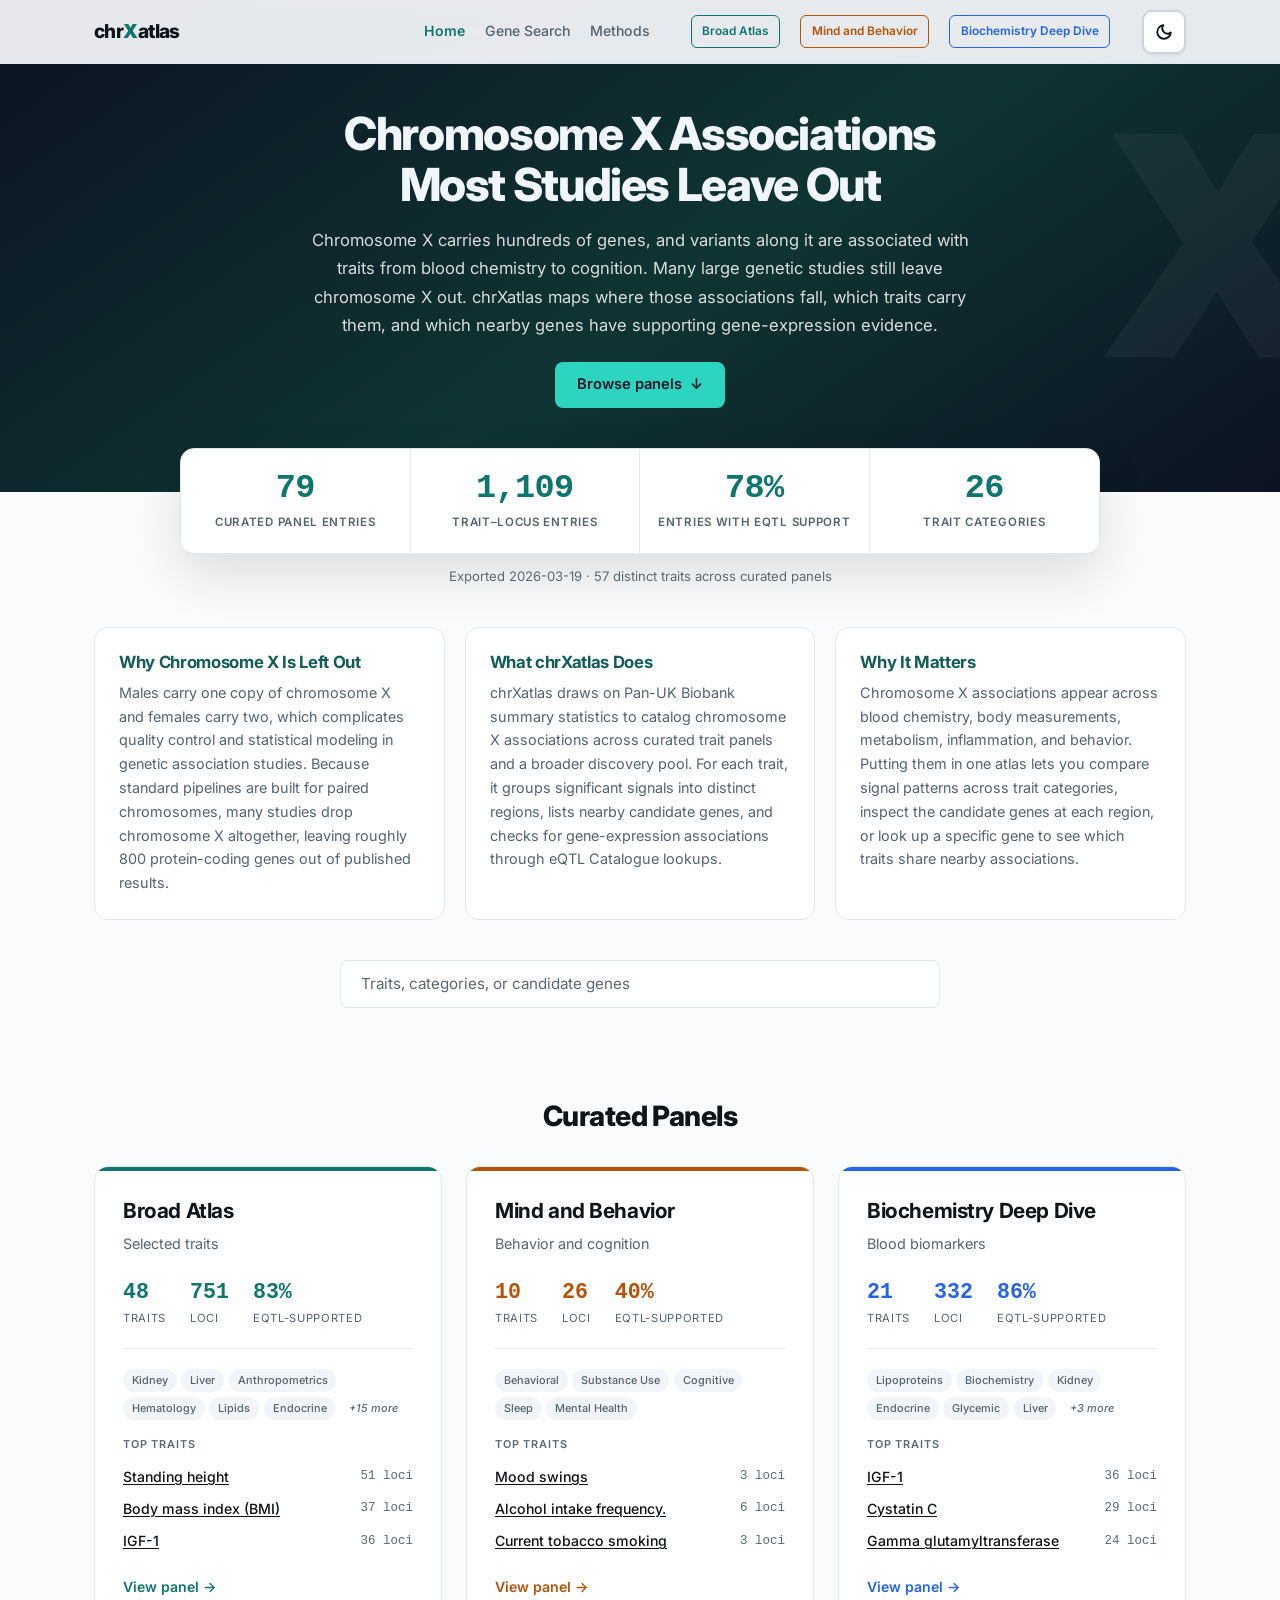
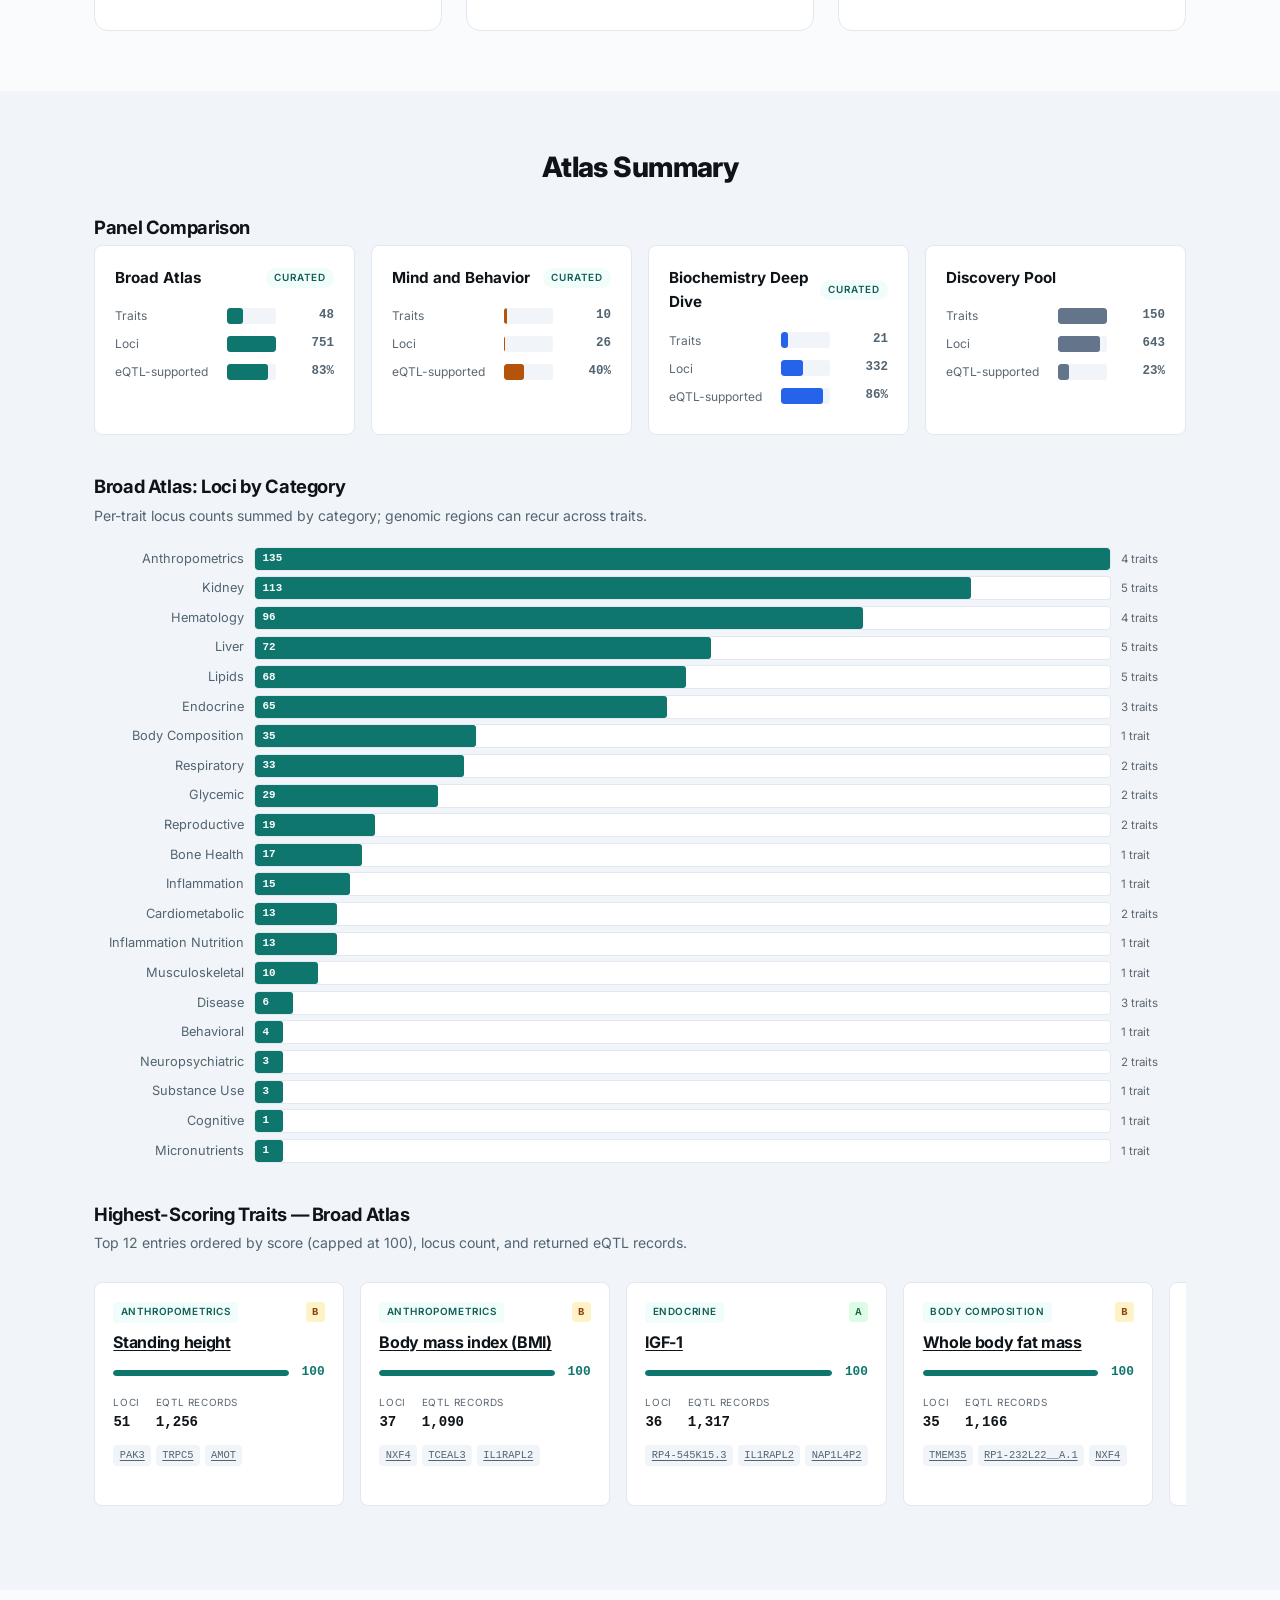
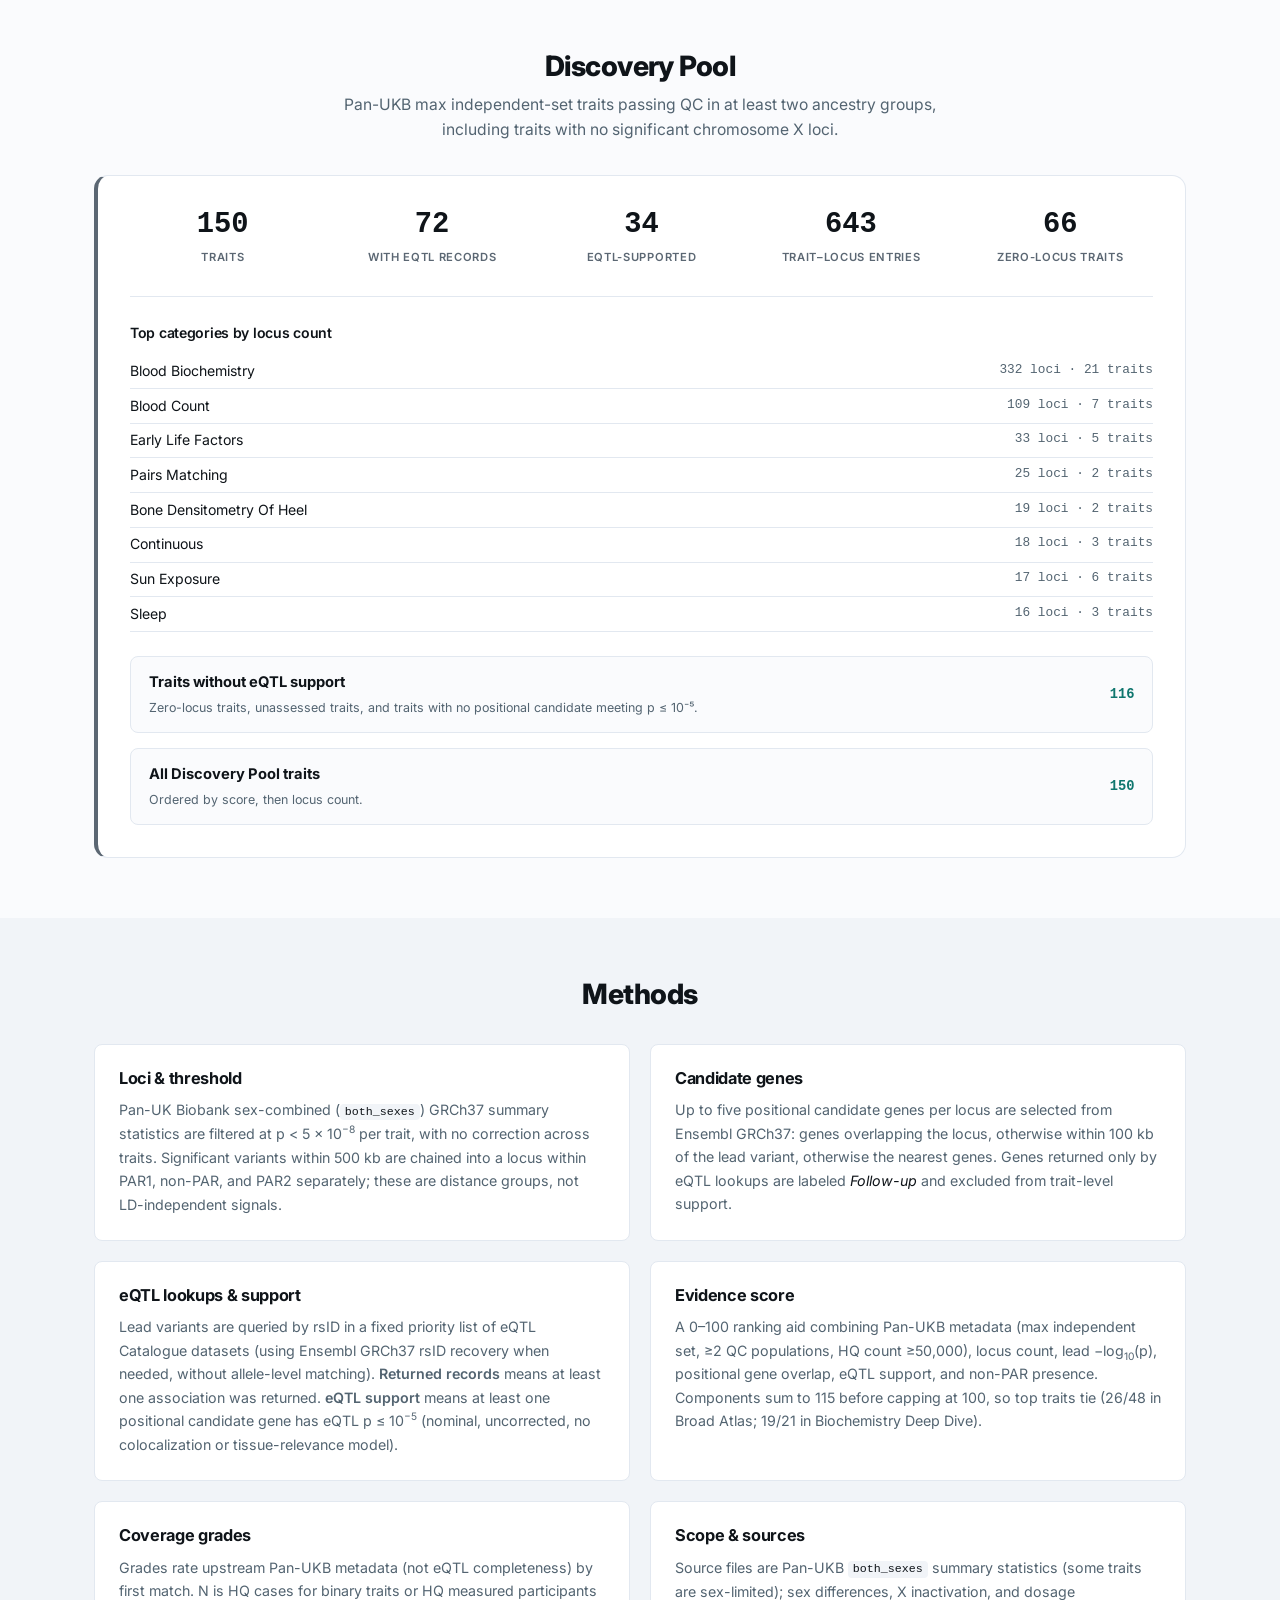
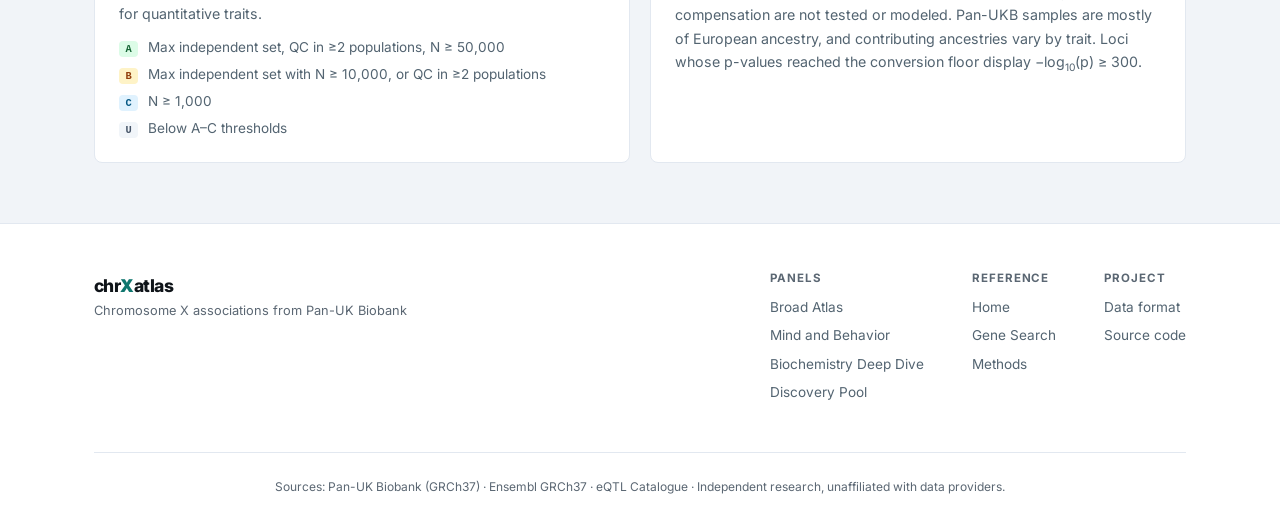
==== commit 6549bd2f: "Link atlas summaries, category filters, and genes" ====
--- a/site/index.html
+++ b/site/index.html
@@ -54,22 +54,22 @@
     <section class="proof" id="proof">
       <div class="container">
         <div class="metrics-grid">
-          <div class="metric-card animate-on-scroll">
+          <a class="metric-card animate-on-scroll" href="#panels">
             <div class="metric-value" id="metric-traits" data-count-to="0">&mdash;</div>
             <div class="metric-label">Curated panel entries</div>
-          </div>
-          <div class="metric-card animate-on-scroll">
+          </a>
+          <a class="metric-card animate-on-scroll" href="#results">
             <div class="metric-value" id="metric-loci" data-count-to="0">&mdash;</div>
             <div class="metric-label">Trait&ndash;locus entries</div>
-          </div>
-          <div class="metric-card animate-on-scroll">
+          </a>
+          <a class="metric-card animate-on-scroll" href="#methods">
             <div class="metric-value" id="metric-support" data-count-to="0">&mdash;</div>
             <div class="metric-label">Entries with eQTL support</div>
-          </div>
-          <div class="metric-card animate-on-scroll">
+          </a>
+          <a class="metric-card animate-on-scroll" href="#domain-composition">
             <div class="metric-value" id="metric-domains" data-count-to="0">&mdash;</div>
             <div class="metric-label">Trait categories</div>
-          </div>
+          </a>
         </div>
         <p class="proof-note" id="metric-build-note">Snapshot: &mdash;</p>
       </div>
--- a/site/css/style.css
+++ b/site/css/style.css
@@ -1574,3 +1574,28 @@
 }
 .trait-table-name, .gene-trait-name a, .panel-trait-name, .trait-name a { text-decoration: underline; text-underline-offset: 0.15em; }
 .table-empty a { color: var(--accent); text-decoration: underline; text-underline-offset: 2px; }
+
+/* Keep the card's trait destination and its gene links independently focusable. */
+.trait-card, .discovery-trait-row { position: relative; }
+.card-link::after { content: ''; position: absolute; inset: 0; border-radius: inherit; }
+:is(.trait-card, .discovery-trait-row) .gene-link { position: relative; z-index: 1; }
+.card-link:focus-visible::after { outline: 3px solid var(--accent); outline-offset: -3px; }
+:is(.metric-card, .comparison-item, .domain-bar, .discovery-domain-row):hover {
+  background: var(--accent-subtle);
+}
+.metric-card:focus-visible { outline-offset: -3px; }
+.gene-link, .trait-category button:hover { text-decoration: underline; text-underline-offset: 0.15em; }
+.gene-link:hover { color: var(--accent-text); }
+#selected-categories { margin-bottom: 0; }
+#selected-categories[hidden] { display: none; }
+:where(section, #domain-composition)[id] { scroll-margin-top: calc(var(--header-height) + 1rem); }
+
+@media screen and (max-width: 640px) {
+  .domain-bar, .discovery-domain-row, .filter-chip { min-height: 44px; }
+  .gene-link, .trait-category button {
+    min-height: 44px; min-width: 44px; max-width: 100%;
+    display: inline-flex; align-items: center; justify-content: center;
+    vertical-align: middle; overflow-wrap: anywhere;
+  }
+  .stack-table .genes-cell { flex-wrap: wrap; align-items: center; }
+}
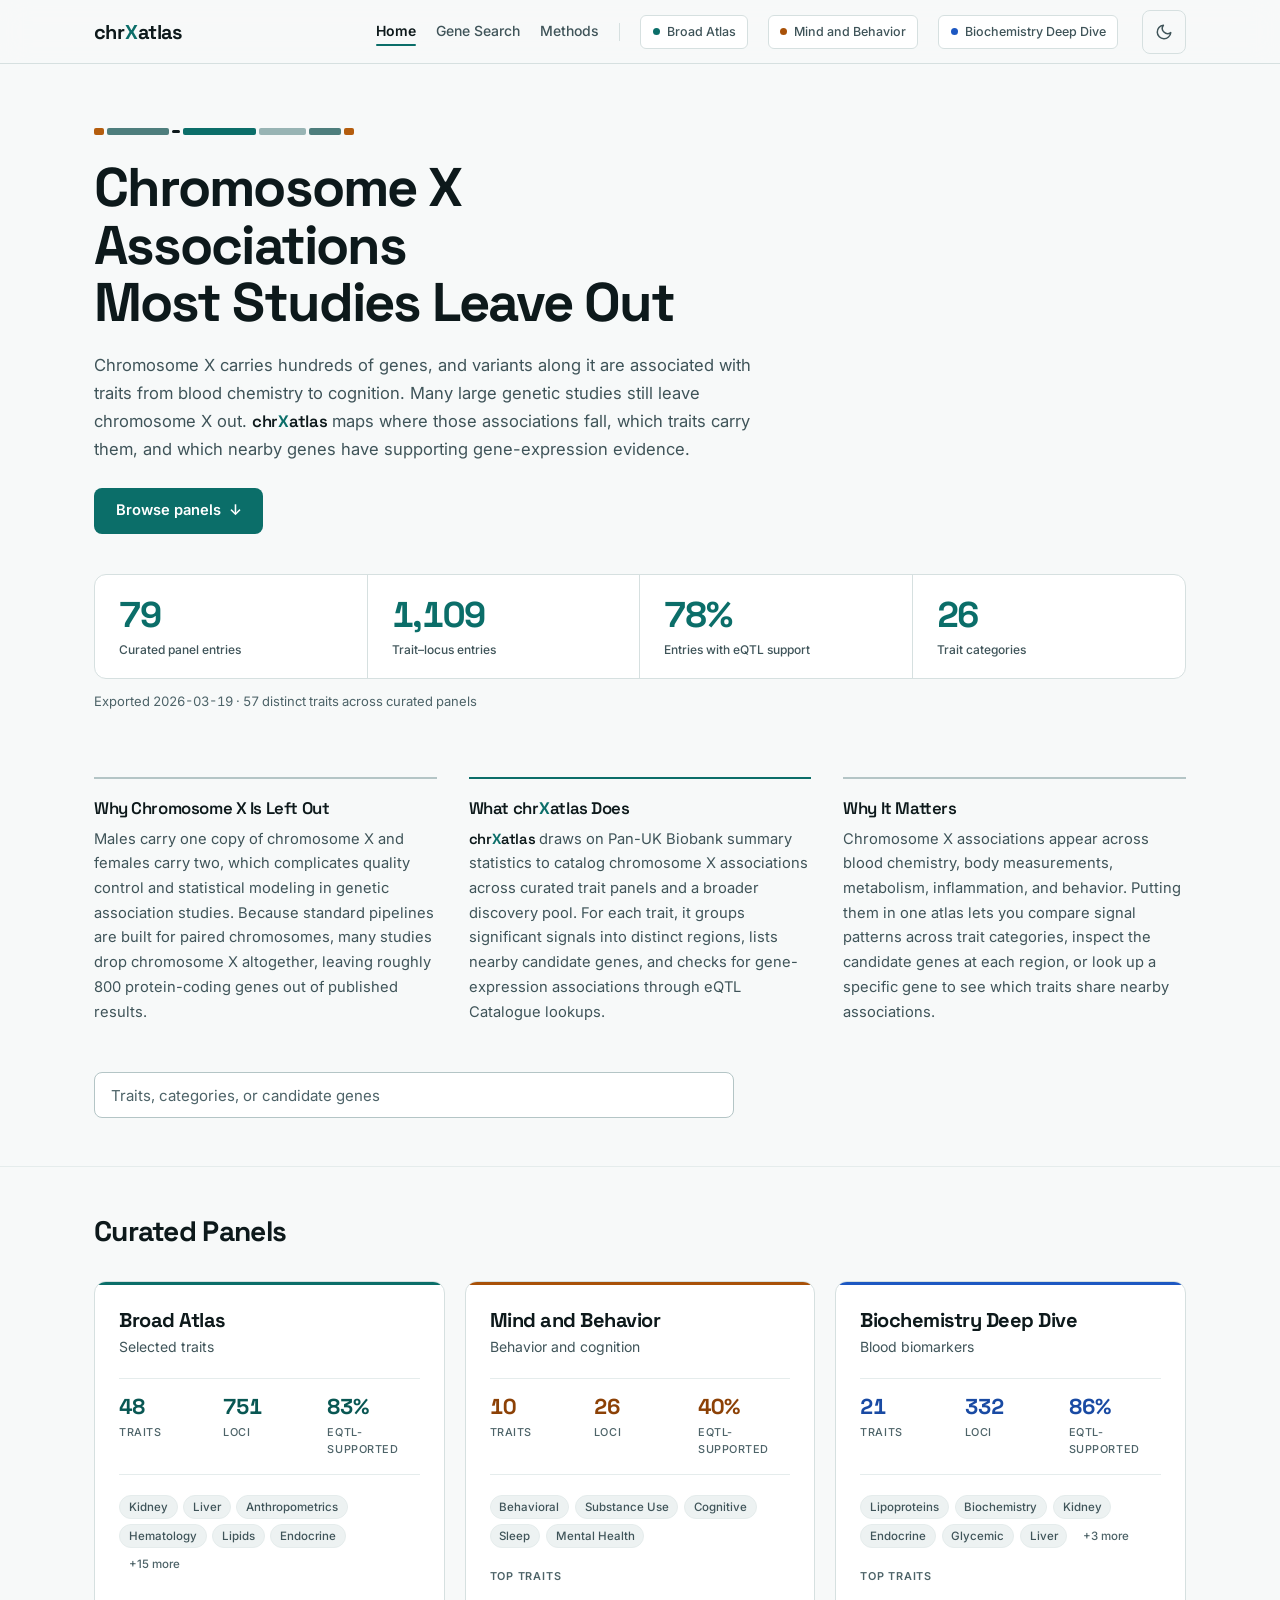
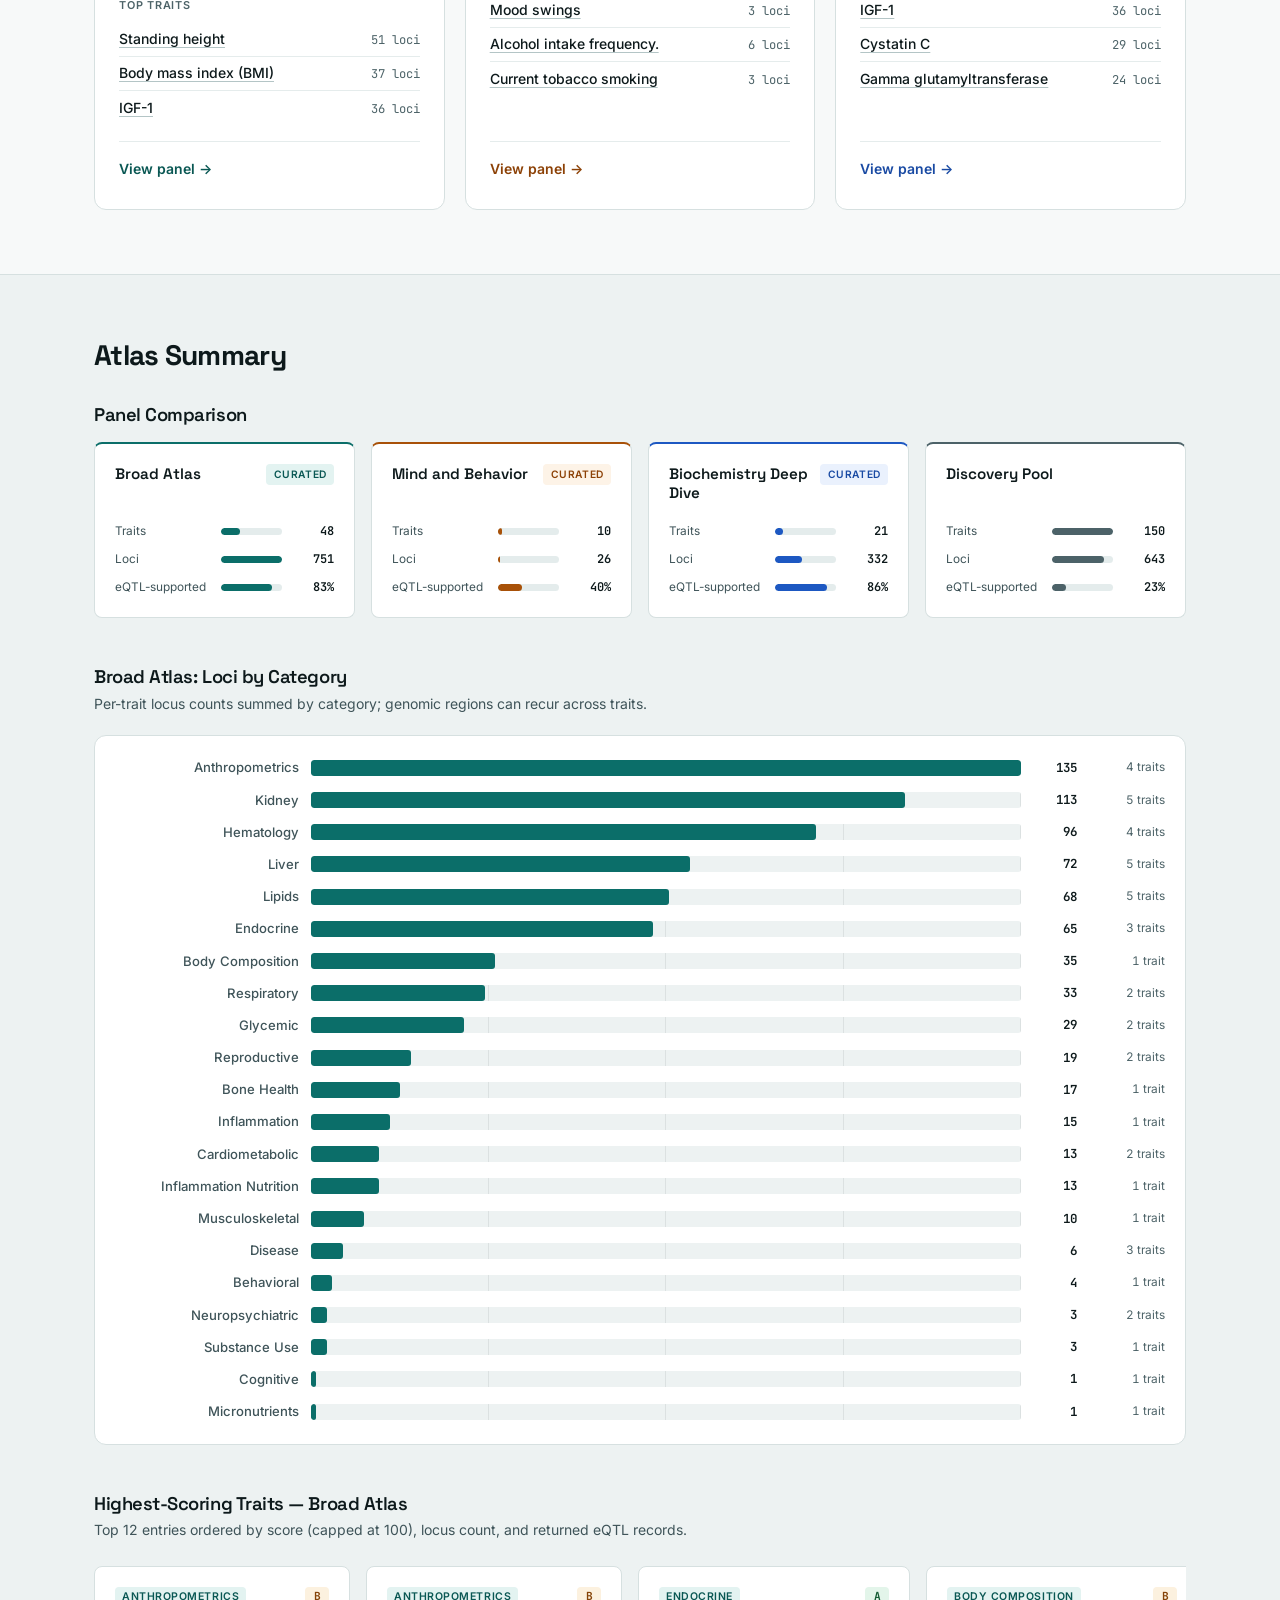
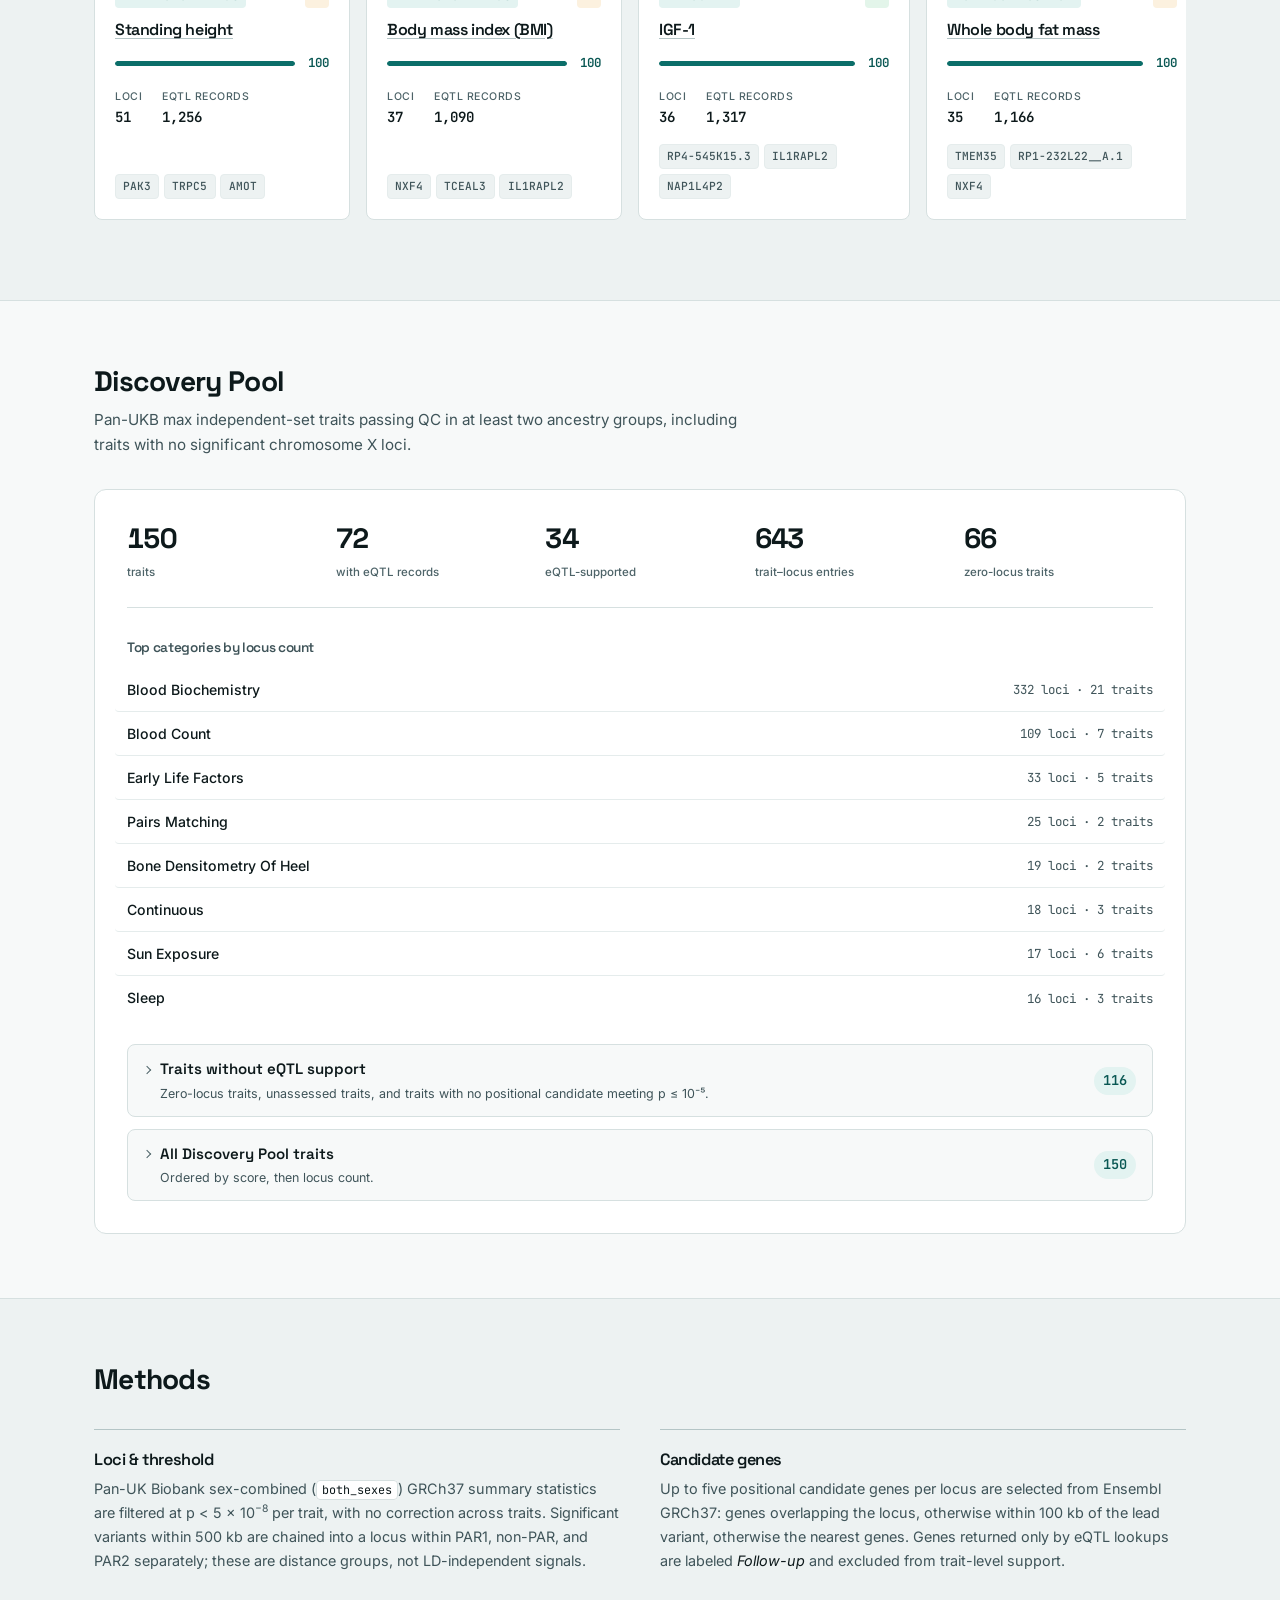
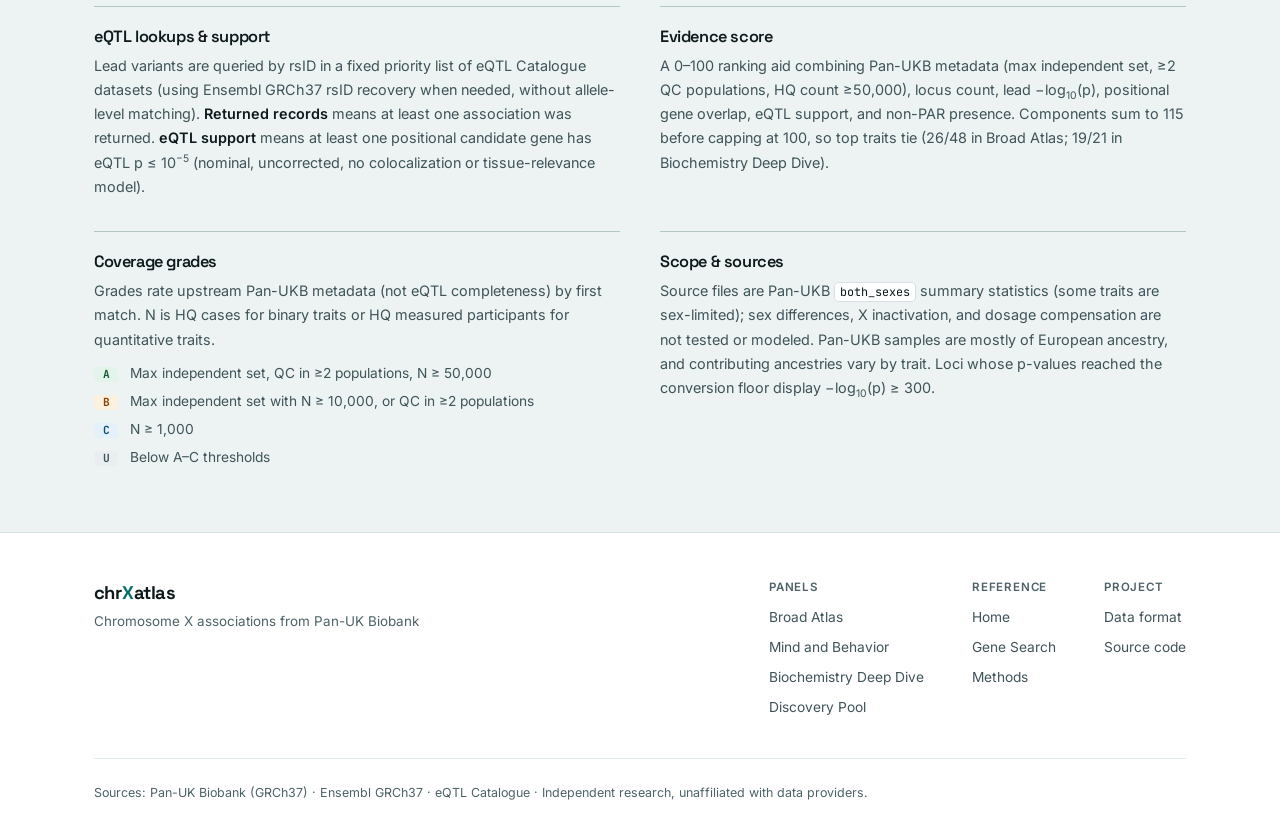
==== commit 8abc9d9b: "Refine visual design" ====
--- a/site/index.html
+++ b/site/index.html
@@ -4,14 +4,14 @@
   <meta charset="UTF-8">
   <meta name="viewport" content="width=device-width, initial-scale=1.0">
   <meta name="color-scheme" content="light dark">
-  <meta name="theme-color" content="#fafbfd" media="(prefers-color-scheme: light)">
-  <meta name="theme-color" content="#0d1117" media="(prefers-color-scheme: dark)">
+  <meta name="theme-color" content="#f7f9f9" media="(prefers-color-scheme: light)">
+  <meta name="theme-color" content="#091012" media="(prefers-color-scheme: dark)">
   <meta name="description" content="chrXatlas summarizes chromosome X associations across UK Biobank traits from Pan-UKB summary statistics, with Ensembl GRCh37 candidate genes and eQTL Catalogue lookups.">
   <title>chrXatlas — Chromosome X Associations in Pan-UKB</title>
   <link rel="icon" type="image/png" href="favicon.png">
   <link rel="preconnect" href="https://fonts.googleapis.com">
   <link rel="preconnect" href="https://fonts.gstatic.com" crossorigin>
-  <link href="https://fonts.googleapis.com/css2?family=Inter:wght@400;500;600;700;800;900&display=swap" rel="stylesheet">
+  <link href="https://fonts.googleapis.com/css2?family=Inter:wght@400;500;600;700&family=JetBrains+Mono:wght@400;500;600;700&family=Space+Grotesk:wght@500;600;700&display=swap" rel="stylesheet">
   <link rel="stylesheet" href="css/style.css">
   <script src="js/theme.js"></script>
 </head>
@@ -19,7 +19,7 @@
 
   <header class="header" id="header">
     <div class="container header-inner">
-      <a href="index.html" class="logo">chr<span class="logo-x">X</span>atlas</a>
+      <a href="index.html" class="logo"><span class="wordmark">chr<span class="wordmark-x">X</span>atlas</span></a>
       <nav class="nav" id="nav" aria-label="Primary">
         <a href="index.html" aria-current="page" class="nav-link">Home</a>
         <a href="gene.html" class="nav-link">Gene Search</a>
@@ -42,10 +42,18 @@
 
     <!-- Hero -->
     <section class="hero" id="hero">
-      <div class="hero-bg-pattern" aria-hidden="true"></div>
       <div class="container hero-content">
+        <div class="chrx-ideogram" aria-hidden="true">
+          <span class="ideogram-seg ideogram-par"></span>
+          <span class="ideogram-seg ideogram-p"></span>
+          <span class="ideogram-cen"></span>
+          <span class="ideogram-seg ideogram-q1"></span>
+          <span class="ideogram-seg ideogram-q2"></span>
+          <span class="ideogram-seg ideogram-q3"></span>
+          <span class="ideogram-seg ideogram-par"></span>
+        </div>
         <h1 class="hero-title">Chromosome X Associations<br>Most Studies Leave Out</h1>
-        <p class="hero-subtitle">Chromosome X carries hundreds of genes, and variants along it are associated with traits from blood chemistry to cognition. Many large genetic studies still leave chromosome X out. chrXatlas maps where those associations fall, which traits carry them, and which nearby genes have supporting gene-expression evidence.</p>
+        <p class="hero-subtitle">Chromosome X carries hundreds of genes, and variants along it are associated with traits from blood chemistry to cognition. Many large genetic studies still leave chromosome X out. <span class="wordmark">chr<span class="wordmark-x">X</span>atlas</span> maps where those associations fall, which traits carry them, and which nearby genes have supporting gene-expression evidence.</p>
         <a href="#panels" class="hero-cta">Browse panels <span class="cta-arrow" aria-hidden="true">&darr;</span></a>
       </div>
     </section>
@@ -85,8 +93,8 @@
             <p>Males carry one copy of chromosome X and females carry two, which complicates quality control and statistical modeling in genetic association studies. Because standard pipelines are built for paired chromosomes, many studies drop chromosome X altogether, leaving roughly 800 protein-coding genes out of published results.</p>
           </div>
           <div class="why-card">
-            <h3>What chrXatlas Does</h3>
-            <p>chrXatlas draws on Pan-UK Biobank summary statistics to catalog chromosome X associations across curated trait panels and a broader discovery pool. For each trait, it groups significant signals into distinct regions, lists nearby candidate genes, and checks for gene-expression associations through eQTL Catalogue lookups.</p>
+            <h3>What <span class="wordmark">chr<span class="wordmark-x">X</span>atlas</span> Does</h3>
+            <p><span class="wordmark">chr<span class="wordmark-x">X</span>atlas</span> draws on Pan-UK Biobank summary statistics to catalog chromosome X associations across curated trait panels and a broader discovery pool. For each trait, it groups significant signals into distinct regions, lists nearby candidate genes, and checks for gene-expression associations through eQTL Catalogue lookups.</p>
           </div>
           <div class="why-card">
             <h3>Why It Matters</h3>
@@ -204,7 +212,7 @@
   <footer class="footer">
     <div class="container footer-inner">
       <div class="footer-brand">
-        <span class="logo">chr<span class="logo-x">X</span>atlas</span>
+        <span class="logo"><span class="wordmark">chr<span class="wordmark-x">X</span>atlas</span></span>
         <p class="footer-tagline">Chromosome X associations from Pan-UK Biobank</p>
       </div>
       <div class="footer-nav">
--- a/site/css/style.css
+++ b/site/css/style.css
@@ -1,6 +1,6 @@
 /* ============================================================
    chrXatlas — Chromosome X Evidence Atlas
-   Design system + full page styles
+   Design tokens, typography, and component styles
    ============================================================ */
 
 /* ── Reset ─────────────────────────────────── */
@@ -12,75 +12,206 @@
 
 /* ── Design Tokens — Light ─────────────────── */
 :root {
-  --font-sans: 'Inter', -apple-system, BlinkMacSystemFont, 'Segoe UI', Roboto, 'Helvetica Neue', sans-serif;
-  --font-mono: 'SF Mono', 'Fira Code', 'Fira Mono', 'Roboto Mono', 'Courier New', monospace;
+  --font-display: 'Space Grotesk', 'Inter', -apple-system, BlinkMacSystemFont, 'Segoe UI', Roboto, sans-serif;
+  --font-sans:    'Inter', -apple-system, BlinkMacSystemFont, 'Segoe UI', Roboto, 'Helvetica Neue', sans-serif;
+  --font-mono:    'JetBrains Mono', ui-monospace, 'SF Mono', Menlo, Consolas, monospace;
 
   --header-height: 64px;
 
-  --bg:           #fafbfd;
-  --bg-raised:    #ffffff;
-  --bg-sunken:    #f1f4f8;
-  --header-bg:    rgba(250, 251, 253, 0.92);
-
-  --text:          #0f1419;
-  --text-secondary:#536471;
-  --text-tertiary: #5b6773;
-  --text-on-dark:  #f0f6fc;
-
-  --accent:        #0f766e;
-  --accent-hover:  #0f766e;
-  --accent-subtle: #f0fdfa;
-  --accent-text:   #115e59;
-
-  --border:        #e2e8f0;
-  --border-strong: #cbd5e1;
-
-  --shadow-sm:  0 1px 3px rgba(0,0,0,0.06);
-  --shadow-md:  0 4px 12px rgba(0,0,0,0.08);
-  --shadow-lg:  0 10px 30px rgba(0,0,0,0.10);
-  --shadow-xl:  0 20px 50px rgba(0,0,0,0.12);
-
-  --radius:    8px;
-  --radius-lg: 14px;
+  /* Spacing scale */
+  --space-1: 0.25rem;
+  --space-2: 0.5rem;
+  --space-3: 0.75rem;
+  --space-4: 1rem;
+  --space-5: 1.25rem;
+  --space-6: 1.5rem;
+  --space-8: 2rem;
+  --space-10: 2.5rem;
+  --space-12: 3rem;
+  --space-16: 4rem;
+
+  /* Radii */
+  --radius-xs:   4px;
+  --radius-sm:   6px;
+  --radius:      8px;
+  --radius-lg:   12px;
+  --radius-pill: 999px;
+
+  /* Surfaces (mineral alabaster tinted subtly toward spruce teal) */
+  --bg:        #f7f9f9;
+  --bg-raised: #ffffff;
+  --bg-sunken: #edf2f2;
+  --bg-hover:  #e5eeee;
+  --header-bg: rgba(247, 249, 249, 0.88);
+  --track-bg:  #e4ecec;
+  --gridline:  rgba(13, 25, 27, 0.08);
+
+  /* Ink */
+  --text:           #0d191b;
+  --text-secondary: #3f5459;
+  --text-tertiary:  #4d6368;
+
+  /* Primary accent (deep genomics teal) */
+  --accent:          #0b6e69;
+  --accent-hover:    #085652;
+  --accent-subtle:   #e3f3f1;
+  --accent-muted:    rgba(11, 110, 105, 0.16);
+  --accent-text:     #095753;
+  --accent-contrast: #ffffff;
+
+  /* Hairlines */
+  --border:        #d6e0e0;
+  --border-subtle: #e5ecec;
+  --border-strong: #b4c5c6;
+
+  /* Ideogram cytobands */
+  --ideogram-par:    #b45d0e;
+  --ideogram-band-a: #0b6e69;
+  --ideogram-band-b: #4e7e7d;
+  --ideogram-band-c: #98b4b4;
+  --ideogram-cen:    #0d191b;
+
+  /* Semantic status & coverage grades */
+  --status-yes-bg:     #e3f5ea;
+  --status-yes-text:   #145c34;
+  --status-yes-border: #1a7a45;
+  --status-yes-row:    rgba(20, 122, 69, 0.055);
+
+  --status-mid-bg:     #fcf1df;
+  --status-mid-text:   #854308;
+  --status-mid-border: #b8620c;
+  --status-mid-row:    rgba(184, 98, 12, 0.06);
+
+  --status-no-bg:      #faeaea;
+  --status-no-text:    #8e2323;
+  --status-no-border:  #c53b3b;
+
+  --grade-c-bg:        #e4f1fa;
+  --grade-c-text:      #0f4f75;
+  --grade-u-bg:        #e9eff0;
+  --grade-u-text:      #3f5459;
+
+  --error-text:        #9f2222;
+
+  /* Elevation (used only for floating overlays/popovers) */
+  --shadow-sm: 0 2px 8px rgba(13, 25, 27, 0.06);
+  --shadow-md: 0 10px 28px rgba(13, 25, 27, 0.10);
+
+  /* Default panel accent */
+  --panel-accent:          var(--accent);
+  --panel-accent-text:     var(--accent-text);
+  --panel-accent-subtle:   var(--accent-subtle);
+  --panel-accent-contrast: var(--accent-contrast);
 
   color-scheme: light dark;
 }
 
 /* ── Design Tokens — Dark ──────────────────── */
 [data-theme="dark"] {
-  --bg:           #0d1117;
-  --bg-raised:    #161b22;
-  --bg-sunken:    #010409;
-  --header-bg:    rgba(13, 17, 23, 0.92);
-
-  --text:          #e6edf3;
-  --text-secondary:#8b949e;
-  --text-tertiary: #9aa4af;
-
-  --accent:        #2dd4bf;
-  --accent-hover:  #5eead4;
-  --accent-subtle: rgba(45, 212, 191, 0.08);
-  --accent-text:   #5eead4;
-
-  --border:        #30363d;
-  --border-strong: #484f58;
-
-  --shadow-sm:  0 1px 3px rgba(0,0,0,0.25);
-  --shadow-md:  0 4px 12px rgba(0,0,0,0.35);
-  --shadow-lg:  0 10px 30px rgba(0,0,0,0.45);
-  --shadow-xl:  0 20px 50px rgba(0,0,0,0.55);
-}
-
-/* Panel accent overrides */
-[data-panel-accent="teal"]  { --panel-accent: #0f766e; --panel-accent-subtle: #f0fdfa; }
-[data-panel-accent="amber"] { --panel-accent: #b45309; --panel-accent-subtle: #fffbeb; }
-[data-panel-accent="blue"]  { --panel-accent: #2563eb; --panel-accent-subtle: #eff6ff; }
-[data-panel-accent="slate"] { --panel-accent: #64748b; --panel-accent-subtle: #f8fafc; }
-
-[data-theme="dark"] [data-panel-accent="teal"]  { --panel-accent: #2dd4bf; --panel-accent-subtle: rgba(45,212,191,0.08); }
-[data-theme="dark"] [data-panel-accent="amber"] { --panel-accent: #fbbf24; --panel-accent-subtle: rgba(251,191,36,0.08); }
-[data-theme="dark"] [data-panel-accent="blue"]  { --panel-accent: #60a5fa; --panel-accent-subtle: rgba(96,165,250,0.08); }
-[data-theme="dark"] [data-panel-accent="slate"] { --panel-accent: #94a3b8; --panel-accent-subtle: rgba(148,163,184,0.08); }
+  --bg:        #091012;
+  --bg-raised: #101a1d;
+  --bg-sunken: #0d1518;
+  --bg-hover:  #162428;
+  --header-bg: rgba(9, 16, 18, 0.88);
+  --track-bg:  #18262a;
+  --gridline:  rgba(235, 242, 242, 0.08);
+
+  --text:           #ebf2f2;
+  --text-secondary: #9cb0b3;
+  --text-tertiary:  #849a9e;
+
+  --accent:          #2dd4bf;
+  --accent-hover:    #5eead4;
+  --accent-subtle:   rgba(45, 212, 191, 0.11);
+  --accent-muted:    rgba(45, 212, 191, 0.24);
+  --accent-text:     #5eead4;
+  --accent-contrast: #071213;
+
+  --border:        #1f3034;
+  --border-subtle: #182529;
+  --border-strong: #32484e;
+
+  --ideogram-par:    #f5b041;
+  --ideogram-band-a: #2dd4bf;
+  --ideogram-band-b: #1e7f76;
+  --ideogram-band-c: #324f54;
+  --ideogram-cen:    #9cb0b3;
+
+  --status-yes-bg:     rgba(52, 211, 153, 0.14);
+  --status-yes-text:   #6ee7b7;
+  --status-yes-border: #34d399;
+  --status-yes-row:    rgba(52, 211, 153, 0.07);
+
+  --status-mid-bg:     rgba(251, 191, 36, 0.14);
+  --status-mid-text:   #fcd34d;
+  --status-mid-border: #f5b041;
+  --status-mid-row:    rgba(251, 191, 36, 0.08);
+
+  --status-no-bg:      rgba(248, 113, 113, 0.14);
+  --status-no-text:    #fca5a5;
+  --status-no-border:  #f87171;
+
+  --grade-c-bg:        rgba(56, 189, 248, 0.15);
+  --grade-c-text:      #7dd3fc;
+  --grade-u-bg:        rgba(148, 169, 174, 0.16);
+  --grade-u-text:      #c2d1d4;
+
+  --error-text:        #fca5a5;
+
+  --shadow-sm: 0 2px 10px rgba(0, 0, 0, 0.35);
+  --shadow-md: 0 12px 32px rgba(0, 0, 0, 0.50);
+}
+
+/* ── Panel Accent Tokens ───────────────────── */
+[data-panel-accent="teal"] {
+  --panel-accent:          #0b6e69;
+  --panel-accent-text:     #095753;
+  --panel-accent-subtle:   #e3f3f1;
+  --panel-accent-contrast: #ffffff;
+}
+[data-panel-accent="amber"] {
+  --panel-accent:          #a85108;
+  --panel-accent-text:     #8c4106;
+  --panel-accent-subtle:   #fdf3e7;
+  --panel-accent-contrast: #ffffff;
+}
+[data-panel-accent="blue"] {
+  --panel-accent:          #1d58c2;
+  --panel-accent-text:     #194aa3;
+  --panel-accent-subtle:   #eaf1fd;
+  --panel-accent-contrast: #ffffff;
+}
+[data-panel-accent="slate"] {
+  --panel-accent:          #4c6268;
+  --panel-accent-text:     #3d5055;
+  --panel-accent-subtle:   #edf2f2;
+  --panel-accent-contrast: #ffffff;
+}
+
+[data-theme="dark"] [data-panel-accent="teal"] {
+  --panel-accent:          #2dd4bf;
+  --panel-accent-text:     #5eead4;
+  --panel-accent-subtle:   rgba(45, 212, 191, 0.11);
+  --panel-accent-contrast: #071213;
+}
+[data-theme="dark"] [data-panel-accent="amber"] {
+  --panel-accent:          #f5b041;
+  --panel-accent-text:     #fbd085;
+  --panel-accent-subtle:   rgba(245, 176, 65, 0.12);
+  --panel-accent-contrast: #071213;
+}
+[data-theme="dark"] [data-panel-accent="blue"] {
+  --panel-accent:          #60a5fa;
+  --panel-accent-text:     #93c5fd;
+  --panel-accent-subtle:   rgba(96, 165, 250, 0.12);
+  --panel-accent-contrast: #071213;
+}
+[data-theme="dark"] [data-panel-accent="slate"] {
+  --panel-accent:          #94a9ae;
+  --panel-accent-text:     #b7c8cc;
+  --panel-accent-subtle:   rgba(148, 169, 174, 0.12);
+  --panel-accent-contrast: #071213;
+}
 
 /* ── Global ────────────────────────────────── */
 body {
@@ -92,32 +223,56 @@
   overflow-x: clip;
   -webkit-font-smoothing: antialiased;
   -moz-osx-font-smoothing: grayscale;
-  transition: background 0.3s, color 0.3s;
+  transition: background-color 0.2s ease, color 0.2s ease;
 }
 
 .container {
   max-width: 1140px;
   margin: 0 auto;
-  padding: 0 1.5rem;
-}
-
-section { padding: 3.75rem 0; }
-
-/* ── Typography ────────────────────────────── */
-h1, h2, h3, h4 { line-height: 1.2; letter-spacing: -0.02em; font-weight: 700; }
-h2 { font-size: 1.75rem; font-weight: 800; }
-h3 { font-size: 1.15rem; }
+  padding: 0 var(--space-6);
+}
+
+section { padding: var(--space-16) 0; }
+
+/* ── Typography & Wordmark ─────────────────── */
+h1, h2, h3, h4 {
+  font-family: var(--font-display);
+  line-height: 1.18;
+  letter-spacing: -0.025em;
+  font-weight: 700;
+  color: var(--text);
+}
+h2 { font-size: clamp(1.5rem, 2.2vw, 1.85rem); }
+h3 { font-size: 1.125rem; font-weight: 600; }
 p  { line-height: 1.65; }
-strong { font-weight: 600; }
+strong { font-weight: 600; color: var(--text); }
 sup, sub { font-size: 0.72em; line-height: 0; }
 
-.section-header { text-align: center; margin-bottom: 2rem; }
-.section-header h2 { margin-bottom: 0.5rem; }
+/* Reusable inline wordmark matching the brand logo */
+.wordmark {
+  font-family: var(--font-display);
+  font-weight: 600;
+  letter-spacing: -0.025em;
+  color: var(--text);
+  white-space: nowrap;
+  display: inline;
+}
+.wordmark-x {
+  color: var(--accent);
+  font-weight: 700;
+  letter-spacing: -0.01em;
+  padding: 0 0.02em;
+}
+
+.section-header {
+  text-align: left;
+  margin-bottom: var(--space-8);
+}
+.section-header h2 { margin-bottom: var(--space-2); }
 .section-subtitle {
-  font-size: 0.98rem;
-  color: var(--text-secondary);
-  max-width: 640px;
-  margin: 0 auto;
+  font-size: 0.95rem;
+  color: var(--text-secondary);
+  max-width: 66ch;
   line-height: 1.65;
 }
 
@@ -128,596 +283,841 @@
   height: var(--header-height);
   z-index: 100;
   background: var(--header-bg);
-  backdrop-filter: blur(16px);
-  -webkit-backdrop-filter: blur(16px);
+  backdrop-filter: blur(14px);
+  -webkit-backdrop-filter: blur(14px);
   border-bottom: 1px solid var(--border);
-  transition: background 0.3s, border-color 0.3s;
+  transition: background-color 0.2s ease, border-color 0.2s ease;
 }
 .header-inner {
   display: flex;
   align-items: center;
   height: 100%;
-  gap: 2rem;
+  gap: var(--space-6);
 }
 .logo {
-  font-size: 1.2rem;
-  font-weight: 800;
-  letter-spacing: -0.03em;
+  display: inline-flex;
+  align-items: center;
+  font-size: 1.25rem;
+  line-height: 1;
   white-space: nowrap;
-}
-.logo-x {
-  color: var(--accent);
-  font-weight: 900;
-}
+  min-height: 44px;
+}
+.logo .wordmark { font-weight: 700; letter-spacing: -0.03em; }
+
 .nav {
   display: flex;
   align-items: center;
-  gap: 1.25rem;
+  gap: var(--space-5);
   margin-left: auto;
 }
 .nav-link {
-  font-size: 0.88rem;
+  position: relative;
+  display: inline-flex;
+  align-items: center;
+  min-height: 44px;
+  font-size: 0.875rem;
   font-weight: 500;
   color: var(--text-secondary);
-  transition: color 0.2s;
+  transition: color 0.15s ease;
   white-space: nowrap;
 }
-.nav-link:hover,
-.nav-link[aria-current="page"] { color: var(--accent); }
-.nav-link[aria-current="page"] { font-weight: 600; }
+.nav-link:hover { color: var(--text); }
+.nav-link[aria-current="page"],
+.nav-link-active {
+  color: var(--text);
+  font-weight: 600;
+}
+.nav-link[aria-current="page"]::after {
+  content: '';
+  position: absolute;
+  left: 0; right: 0; bottom: 8px;
+  height: 2px;
+  background: var(--accent);
+  border-radius: 1px;
+}
+
+.nav-divider {
+  width: 1px;
+  height: 18px;
+  background: var(--border);
+  flex-shrink: 0;
+}
+
+.nav-panel-btn {
+  display: inline-flex;
+  align-items: center;
+  gap: 0.45rem;
+  font-size: 0.78rem;
+  font-weight: 500;
+  padding: 0.35rem 0.7rem;
+  min-height: 34px;
+  border-radius: var(--radius-sm);
+  border: 1px solid var(--border);
+  background: var(--bg-raised);
+  color: var(--text-secondary);
+  transition: background-color 0.15s ease, border-color 0.15s ease, color 0.15s ease;
+  white-space: nowrap;
+}
+.nav-panel-btn::before {
+  content: '';
+  width: 7px;
+  height: 7px;
+  border-radius: var(--radius-pill);
+  background: var(--panel-accent);
+  flex-shrink: 0;
+}
+.nav-panel-btn:hover {
+  background: var(--panel-accent-subtle);
+  border-color: var(--panel-accent);
+  color: var(--panel-accent-text);
+}
+.nav-panel-btn[aria-current="page"] {
+  background: var(--panel-accent);
+  border-color: var(--panel-accent);
+  color: var(--panel-accent-contrast);
+  font-weight: 600;
+}
+.nav-panel-btn[aria-current="page"]::before {
+  background: currentColor;
+}
+
 .header-actions {
   display: flex;
   align-items: center;
-  gap: 0.5rem;
-}
-.nav-divider { width: 1px; height: 20px; background: var(--border); align-self: center; flex-shrink: 0; }
-.nav-panel-btn {
-  font-size: 0.74rem; font-weight: 600; padding: 0.35rem 0.65rem;
-  border-radius: 6px; border: 1px solid currentColor;
-  transition: all 0.2s; white-space: nowrap;
-}
-.nav-panel-btn:hover { opacity: 1; }
-.nav-panel-btn[data-panel-accent="teal"]  { color: #0f766e; }
-.nav-panel-btn[data-panel-accent="amber"] { color: #b45309; }
-.nav-panel-btn[data-panel-accent="blue"]  { color: #2563eb; }
-.nav-panel-btn[data-panel-accent="teal"]:hover,
-.nav-panel-btn[data-panel-accent="teal"][aria-current="page"]  { background: #0f766e; color: #fff; }
-.nav-panel-btn[data-panel-accent="amber"]:hover,
-.nav-panel-btn[data-panel-accent="amber"][aria-current="page"] { background: #b45309; color: #fff; }
-.nav-panel-btn[data-panel-accent="blue"]:hover,
-.nav-panel-btn[data-panel-accent="blue"][aria-current="page"]  { background: #2563eb; color: #fff; }
-[data-theme="dark"] .nav-panel-btn[data-panel-accent="teal"]  { color: #2dd4bf; }
-[data-theme="dark"] .nav-panel-btn[data-panel-accent="amber"] { color: #fbbf24; }
-[data-theme="dark"] .nav-panel-btn[data-panel-accent="blue"]  { color: #60a5fa; }
-[data-theme="dark"] .nav-panel-btn[data-panel-accent="teal"]:hover,
-[data-theme="dark"] .nav-panel-btn[data-panel-accent="teal"][aria-current="page"]  { background: #2dd4bf; color: #0d1117; }
-[data-theme="dark"] .nav-panel-btn[data-panel-accent="amber"]:hover,
-[data-theme="dark"] .nav-panel-btn[data-panel-accent="amber"][aria-current="page"] { background: #fbbf24; color: #0d1117; }
-[data-theme="dark"] .nav-panel-btn[data-panel-accent="blue"]:hover,
-[data-theme="dark"] .nav-panel-btn[data-panel-accent="blue"][aria-current="page"]  { background: #60a5fa; color: #0d1117; }
-
+  gap: var(--space-2);
+}
 .theme-toggle {
-  width: 44px; height: 44px;
-  border-radius: 10px;
-  display: flex;
+  width: 44px;
+  height: 44px;
+  border-radius: var(--radius);
+  display: inline-flex;
   align-items: center;
   justify-content: center;
+  color: var(--text-secondary);
+  background: transparent;
+  border: 1px solid var(--border);
+  transition: background-color 0.15s ease, color 0.15s ease, border-color 0.15s ease;
+  flex-shrink: 0;
+}
+.theme-toggle svg { display: block; stroke-width: 2; }
+.theme-toggle:hover {
+  background: var(--bg-sunken);
   color: var(--text);
-  background: var(--bg-raised);
-  border: 2px solid var(--border-strong);
-  box-shadow: var(--shadow-sm);
-  transition: background 0.2s, color 0.2s, border-color 0.2s;
-  flex-shrink: 0;
-}
-.theme-toggle svg { display: block; stroke-width: 2.5; }
-.theme-toggle:hover { background: var(--accent-subtle); color: var(--accent); border-color: var(--accent); }
-.hamburger { display: none; flex-direction: column; gap: 4px; padding: 6px; }
-.hamburger span { width: 20px; height: 2px; background: var(--text); border-radius: 2px; transition: 0.2s; }
-
-/* ── Hero ──────────────────────────────────── */
+  border-color: var(--border-strong);
+}
+
+.hamburger {
+  display: none;
+  flex-direction: column;
+  gap: 5px;
+  width: 44px;
+  height: 44px;
+  align-items: center;
+  justify-content: center;
+  border-radius: var(--radius);
+  border: 1px solid var(--border);
+  transition: background-color 0.15s ease, border-color 0.15s ease;
+}
+.hamburger:hover {
+  background: var(--bg-sunken);
+  border-color: var(--border-strong);
+}
+.hamburger span {
+  width: 18px;
+  height: 1.75px;
+  background: var(--text);
+  border-radius: 1px;
+  transition: transform 0.2s ease;
+}
+
+/* ── Home Hero ─────────────────────────────── */
 .hero {
-  position: relative;
-  display: flex;
-  align-items: center;
-  justify-content: center;
-  text-align: center;
-  background: linear-gradient(145deg, #0c1222 0%, #0f3433 55%, #0c1222 100%);
-  color: var(--text-on-dark);
-  overflow: hidden;
-  padding: calc(var(--header-height) + 2.75rem) 1.5rem 5.25rem;
-}
-.hero-bg-pattern {
-  position: absolute;
-  inset: 0;
-  overflow: hidden;
-  pointer-events: none;
-}
-.hero-bg-pattern::after {
-  content: 'X';
-  position: absolute;
-  right: -4%;
-  top: 50%;
-  transform: translateY(-50%);
-  font-size: clamp(14rem, 24vw, 28rem);
-  font-weight: 900;
-  font-family: var(--font-sans);
-  opacity: 0.04;
-  color: white;
-  line-height: 1;
+  padding: calc(var(--header-height) + var(--space-16)) 0 var(--space-10);
+  background: var(--bg);
 }
 .hero-content {
-  position: relative;
-  z-index: 2;
-  max-width: 760px;
-}
+  text-align: left;
+}
+
+/* Distinctive Chromosome X cytogenetic locus-band motif */
+.chrx-ideogram {
+  display: flex;
+  align-items: center;
+  gap: 3px;
+  width: min(260px, 100%);
+  height: 7px;
+  margin-bottom: var(--space-6);
+}
+.ideogram-seg {
+  height: 100%;
+  border-radius: 2px;
+}
+.ideogram-par { flex: 0 0 10px; background: var(--ideogram-par); }
+.ideogram-p   { flex: 0 0 24%; background: var(--ideogram-band-b); }
+.ideogram-cen {
+  flex: 0 0 8px;
+  height: 3px;
+  border-radius: var(--radius-pill);
+  background: var(--ideogram-cen);
+}
+.ideogram-q1  { flex: 0 0 28%; background: var(--ideogram-band-a); }
+.ideogram-q2  { flex: 0 0 18%; background: var(--ideogram-band-c); }
+.ideogram-q3  { flex: 1 1 auto; background: var(--ideogram-band-b); }
+
 .hero-title {
-  font-size: clamp(1.85rem, 3.6vw, 2.85rem);
-  font-weight: 800;
-  line-height: 1.12;
-  letter-spacing: -0.03em;
-  margin-bottom: 1rem;
+  font-size: clamp(2.15rem, 4.4vw, 3.4rem);
+  font-weight: 700;
+  line-height: 1.06;
+  letter-spacing: -0.035em;
+  color: var(--text);
+  max-width: 19ch;
+  margin-bottom: var(--space-5);
 }
 .hero-subtitle {
-  font-size: clamp(0.95rem, 1.3vw, 1.08rem);
-  line-height: 1.7;
-  color: rgba(255,255,255,0.84);
-  max-width: 660px;
-  margin: 0 auto;
+  font-size: clamp(1rem, 1.3vw, 1.1rem);
+  line-height: 1.68;
+  color: var(--text-secondary);
+  max-width: 66ch;
 }
 .hero-cta {
   display: inline-flex;
   align-items: center;
-  gap: 0.45rem;
+  gap: var(--space-2);
   min-height: 44px;
-  margin-top: 1.4rem;
-  padding: 0.7rem 1.4rem;
+  margin-top: var(--space-6);
+  padding: 0.7rem 1.35rem;
   font-size: 0.92rem;
   font-weight: 600;
-  color: #0f172a;
-  background: #2dd4bf;
+  color: var(--accent-contrast);
+  background: var(--accent);
   border-radius: var(--radius);
-  transition: transform 0.2s, background 0.2s;
-}
-.hero-cta:hover { transform: translateY(-1px); background: #5eead4; }
-.cta-arrow { transition: transform 0.2s; }
+  transition: background-color 0.15s ease, transform 0.15s ease;
+}
+.hero-cta:hover {
+  background: var(--accent-hover);
+  transform: translateY(-1px);
+}
+.cta-arrow { transition: transform 0.15s ease; }
 .hero-cta:hover .cta-arrow { transform: translateY(2px); }
+
 .load-error {
   display: inline-block;
-  margin-top: 0.75rem;
-  color: #fca5a5;
+  margin-top: var(--space-3);
+  color: var(--error-text);
   font-size: 0.85rem;
 }
 
-/* ── Proof / Metrics ───────────────────────── */
+/* ── Key Figures Ledger ────────────────────── */
 .proof {
-  position: relative;
-  z-index: 10;
-  margin-top: -2.75rem;
-  padding: 0 1.5rem;
-  margin-bottom: 0.5rem;
+  padding: 0 0 var(--space-10);
 }
 .metrics-grid {
-  max-width: 920px;
-  margin: 0 auto;
   display: grid;
   grid-template-columns: repeat(4, 1fr);
   background: var(--bg-raised);
   border: 1px solid var(--border);
   border-radius: var(--radius-lg);
   overflow: hidden;
-  box-shadow: var(--shadow-xl);
 }
 .metric-card {
-  padding: 1.35rem 0.85rem;
-  text-align: center;
+  display: flex;
+  flex-direction: column;
+  justify-content: space-between;
+  padding: var(--space-5) var(--space-6);
+  text-align: left;
   border-right: 1px solid var(--border);
+  transition: background-color 0.15s ease;
 }
 .metric-card:last-child { border-right: none; }
 .metric-value {
-  font-family: var(--font-mono);
-  font-size: 2.1rem;
-  font-weight: 800;
-  letter-spacing: -0.02em;
+  font-family: var(--font-display);
+  font-size: clamp(1.75rem, 2.8vw, 2.3rem);
+  font-weight: 700;
+  letter-spacing: -0.03em;
   color: var(--accent);
   line-height: 1.1;
-  margin-bottom: 0.35rem;
+  margin-bottom: var(--space-2);
   font-variant-numeric: tabular-nums;
 }
 .metric-label {
-  font-size: 0.72rem;
-  font-weight: 600;
-  text-transform: uppercase;
-  letter-spacing: 0.06em;
-  color: var(--text-secondary);
+  font-size: 0.75rem;
+  font-weight: 500;
+  color: var(--text-secondary);
+  line-height: 1.35;
 }
 .proof-note {
-  margin-top: 0.85rem;
-  text-align: center;
-  font-size: 0.82rem;
-  color: var(--text-tertiary);
-  line-height: 1.5;
-}
-
-/* ── Overview / Why Cards ──────────────────── */
-.why-section { padding: 2rem 0 0.5rem; }
+  margin-top: var(--space-3);
+  text-align: left;
+  font-size: 0.8125rem;
+  color: var(--text-tertiary);
+  font-variant-numeric: tabular-nums;
+}
+
+/* ── Plain-Language Overview (Editorial Strip) ─ */
+.why-section {
+  padding: var(--space-6) 0 var(--space-12);
+}
 .why-grid {
   display: grid;
   grid-template-columns: repeat(3, 1fr);
-  gap: 1.25rem;
+  gap: var(--space-8);
 }
 .why-card {
-  background: var(--bg-raised);
-  border: 1px solid var(--border);
-  border-radius: var(--radius-lg);
-  padding: 1.5rem;
+  border-top: 2px solid var(--border-strong);
+  padding-top: var(--space-5);
+}
+.why-card:nth-child(2) {
+  border-top-color: var(--accent);
 }
 .why-card h3 {
   font-size: 1.05rem;
-  margin-bottom: 0.55rem;
+  margin-bottom: var(--space-2);
+  color: var(--text);
+}
+.why-card p {
+  font-size: 0.92rem;
+  color: var(--text-secondary);
+  line-height: 1.68;
+}
+
+/* ── Global Search Band ────────────────────── */
+.search-section {
+  padding: 0 0 var(--space-12);
+}
+.search-container {
+  position: relative;
+  max-width: 640px;
+}
+.search-input {
+  width: 100%;
+  min-height: 46px;
+  padding: 0.7rem var(--space-4);
+  font-size: 0.94rem;
+  font-family: var(--font-sans);
+  color: var(--text);
+  background: var(--bg-raised);
+  border: 1px solid var(--border-strong);
+  border-radius: var(--radius);
+  outline: none;
+  transition: border-color 0.15s ease, box-shadow 0.15s ease;
+}
+.search-input::placeholder { color: var(--text-tertiary); }
+.search-input:focus {
+  border-color: var(--accent);
+  box-shadow: 0 0 0 3px var(--accent-muted);
+}
+.search-results {
+  display: none;
+  position: absolute;
+  top: 100%;
+  left: 0;
+  right: 0;
+  margin-top: var(--space-1);
+  background: var(--bg-raised);
+  border: 1px solid var(--border-strong);
+  border-radius: var(--radius);
+  box-shadow: var(--shadow-md);
+  max-height: 380px;
+  overflow-y: auto;
+  z-index: 50;
+}
+.search-result-item {
+  display: block;
+  padding: var(--space-3) var(--space-4);
+  border-bottom: 1px solid var(--border-subtle);
+  transition: background-color 0.12s ease;
+}
+.search-result-item:last-child { border-bottom: none; }
+.search-result-item:hover { background: var(--accent-subtle); }
+.search-result-name {
+  font-weight: 600;
+  font-size: 0.9rem;
+  color: var(--text);
+  margin-bottom: var(--space-1);
+}
+.search-result-meta {
+  display: flex;
+  flex-wrap: wrap;
+  gap: var(--space-3);
+  font-size: 0.76rem;
+  color: var(--text-secondary);
+}
+.search-result-score {
+  font-family: var(--font-mono);
+  font-weight: 600;
   color: var(--accent-text);
-}
-.why-card p {
-  font-size: 0.9rem;
-  color: var(--text-secondary);
-  line-height: 1.65;
-}
-
-/* ── Panel Cards ───────────────────────────── */
+  font-variant-numeric: tabular-nums;
+}
+.search-empty {
+  padding: var(--space-4);
+  color: var(--text-tertiary);
+  font-size: 0.88rem;
+  text-align: center;
+}
+
+/* ── Curated Panels ────────────────────────── */
+.panels-section {
+  padding: var(--space-12) 0 var(--space-16);
+  border-top: 1px solid var(--border-subtle);
+}
 .panels-grid {
   display: grid;
-  grid-template-columns: repeat(auto-fit, minmax(320px, 1fr));
-  gap: 1.5rem;
+  grid-template-columns: repeat(3, minmax(0, 1fr));
+  gap: var(--space-5);
 }
 .panel-card {
   background: var(--bg-raised);
   border: 1px solid var(--border);
   border-radius: var(--radius-lg);
   overflow: hidden;
-  transition: transform 0.25s ease, box-shadow 0.25s ease;
+  transition: border-color 0.2s ease, transform 0.2s ease;
   display: flex;
   flex-direction: column;
 }
 .panel-card:hover {
-  transform: translateY(-3px);
-  box-shadow: var(--shadow-lg);
-}
-.panel-card-accent { height: 4px; background: var(--panel-accent); }
+  border-color: var(--panel-accent);
+  transform: translateY(-2px);
+}
+.panel-card-accent {
+  height: 3px;
+  background: var(--panel-accent);
+}
 .panel-card-body {
-  padding: 1.75rem;
+  padding: var(--space-6);
   display: flex;
   flex-direction: column;
   flex: 1;
 }
 .panel-card-title {
-  font-size: 1.3rem;
+  font-size: 1.25rem;
   font-weight: 700;
-  margin-bottom: 0.5rem;
+  margin-bottom: var(--space-1);
 }
 .panel-card-desc {
   color: var(--text-secondary);
-  font-size: 0.9rem;
-  line-height: 1.65;
-  margin-bottom: 1.25rem;
+  font-size: 0.875rem;
+  line-height: 1.55;
+  margin-bottom: var(--space-5);
 }
 .panel-card-stats {
-  display: flex;
-  gap: 1.5rem;
-  margin-bottom: 1.25rem;
-  padding-bottom: 1.25rem;
-  border-bottom: 1px solid var(--border);
+  display: grid;
+  grid-template-columns: repeat(3, minmax(0, 1fr));
+  gap: var(--space-3);
+  margin-bottom: var(--space-5);
+  padding: var(--space-4) 0;
+  border-top: 1px solid var(--border-subtle);
+  border-bottom: 1px solid var(--border-subtle);
 }
 .panel-stat { display: flex; flex-direction: column; }
 .panel-stat-value {
-  font-family: var(--font-mono);
+  font-family: var(--font-display);
   font-size: 1.35rem;
   font-weight: 700;
-  color: var(--panel-accent);
+  color: var(--panel-accent-text);
+  line-height: 1.15;
   font-variant-numeric: tabular-nums;
 }
 .panel-stat-label {
-  font-size: 0.7rem;
-  color: var(--text-secondary);
-  text-transform: uppercase;
-  letter-spacing: 0.06em;
-}
-.panel-card-domains {
-  display: flex;
-  flex-wrap: wrap;
-  gap: 0.3rem;
-  margin-bottom: 1rem;
-  min-height: 1.6rem;
-}
-.domain-badge {
-  display: inline-block;
-  padding: 0.18rem 0.55rem;
   font-size: 0.68rem;
   font-weight: 500;
-  border-radius: 100px;
+  color: var(--text-tertiary);
+  text-transform: uppercase;
+  letter-spacing: 0.05em;
+  margin-top: var(--space-1);
+}
+.panel-card-domains {
+  display: flex;
+  flex-wrap: wrap;
+  gap: 0.35rem;
+  margin-bottom: var(--space-5);
+  align-content: flex-start;
+  min-height: 3.1rem;
+}
+
+/* Shared domain/category badge */
+.domain-badge {
+  display: inline-flex;
+  align-items: center;
+  padding: 0.2rem 0.55rem;
+  font-size: 0.72rem;
+  font-weight: 500;
+  line-height: 1.3;
+  border-radius: var(--radius-pill);
   background: var(--bg-sunken);
   color: var(--text-secondary);
+  border: 1px solid var(--border-subtle);
   white-space: nowrap;
+  transition: background-color 0.15s ease, border-color 0.15s ease, color 0.15s ease;
 }
 .domain-badge-more {
   background: transparent;
-  color: var(--text-tertiary);
-  font-style: italic;
+  border-color: transparent;
+  color: var(--text-tertiary);
+}
+
+.panel-card-top-traits {
+  margin-bottom: var(--space-4);
 }
 .panel-top-traits-label {
   font-size: 0.68rem;
   font-weight: 600;
   text-transform: uppercase;
-  letter-spacing: 0.08em;
-  color: var(--text-tertiary);
-  margin-bottom: 0.5rem;
+  letter-spacing: 0.07em;
+  color: var(--text-tertiary);
+  margin-bottom: var(--space-2);
 }
 .panel-trait-row {
   display: flex;
   justify-content: space-between;
-  align-items: center;
-  padding: 0.3rem 0;
-  font-size: 0.88rem;
-}
-.panel-trait-name { color: var(--text); font-weight: 500; }
+  align-items: baseline;
+  gap: var(--space-3);
+  padding: 0.35rem 0;
+  border-bottom: 1px solid var(--border-subtle);
+  font-size: 0.875rem;
+}
+.panel-trait-row:last-child { border-bottom: none; }
+.panel-trait-name {
+  color: var(--text);
+  font-weight: 500;
+  min-width: 0;
+}
+.panel-trait-name:hover { color: var(--panel-accent-text); }
 .panel-trait-loci {
   font-family: var(--font-mono);
-  font-size: 0.78rem;
-  color: var(--text-tertiary);
+  font-size: 0.76rem;
+  color: var(--text-tertiary);
+  white-space: nowrap;
+  flex-shrink: 0;
   font-variant-numeric: tabular-nums;
 }
 .panel-card-cta {
   margin-top: auto;
-  padding-top: 1rem;
+  padding-top: var(--space-3);
+  border-top: 1px solid var(--border-subtle);
   min-height: 44px;
   display: inline-flex;
   align-items: center;
-  font-size: 0.88rem;
-  font-weight: 600;
+  font-size: 0.875rem;
+  font-weight: 600;
+  color: var(--panel-accent-text);
+  transition: color 0.15s ease;
+}
+.panel-card-cta:hover {
   color: var(--panel-accent);
-  transition: opacity 0.2s;
-}
-.panel-card-cta:hover { opacity: 0.8; }
-
-/* ── Results Section ───────────────────────── */
-.results-section { background: var(--bg-sunken); }
-
-/* Panel Comparison */
+  text-decoration: underline;
+  text-underline-offset: 0.2em;
+}
+
+/* ── Atlas Summary & Charts ────────────────── */
+.results-section {
+  background: var(--bg-sunken);
+  border-top: 1px solid var(--border);
+  border-bottom: 1px solid var(--border);
+}
+
 .panel-comparison,
 .domain-composition,
-.top-traits { margin-bottom: 2.5rem; }
+.top-traits { margin-bottom: var(--space-12); }
 .top-traits { margin-bottom: 0; }
+
 .panel-comparison h3,
 .domain-composition h3,
 .top-traits h3 {
   font-size: 1.15rem;
-  margin-bottom: 0.4rem;
+  margin-bottom: var(--space-1);
 }
 .domain-subtitle,
 .traits-subtitle {
-  font-size: 0.88rem;
-  color: var(--text-secondary);
-  margin-bottom: 1.25rem;
-}
-
+  font-size: 0.875rem;
+  color: var(--text-secondary);
+  margin-bottom: var(--space-5);
+}
+
+/* Panel Comparison Grid */
 .comparison-grid {
   display: grid;
-  grid-template-columns: repeat(auto-fit, minmax(240px, 1fr));
-  gap: 1rem;
+  grid-template-columns: repeat(4, minmax(0, 1fr));
+  gap: var(--space-4);
+  margin-top: var(--space-4);
 }
 .comparison-item {
+  display: flex;
+  flex-direction: column;
   background: var(--bg-raised);
   border: 1px solid var(--border);
+  border-top: 2px solid var(--panel-accent);
   border-radius: var(--radius);
-  padding: 1.25rem;
+  padding: var(--space-5);
+  transition: border-color 0.15s ease, transform 0.15s ease;
+}
+.comparison-item:hover {
+  border-color: var(--panel-accent);
+  transform: translateY(-1px);
 }
 .comparison-header {
   display: flex;
-  align-items: center;
+  align-items: flex-start;
   justify-content: space-between;
-  gap: 0.5rem;
-  margin-bottom: 1rem;
-}
-.comparison-title { font-weight: 700; font-size: 0.95rem; }
+  gap: var(--space-2);
+  margin-bottom: var(--space-5);
+}
+.comparison-title {
+  font-family: var(--font-display);
+  font-weight: 600;
+  font-size: 0.95rem;
+  line-height: 1.25;
+  color: var(--text);
+  transition: color 0.15s ease;
+}
+.comparison-item:hover .comparison-title {
+  color: var(--panel-accent-text);
+  text-decoration: underline;
+  text-underline-offset: 0.18em;
+}
 .comparison-badge {
-  font-size: 0.62rem;
+  font-size: 0.64rem;
   font-weight: 600;
   text-transform: uppercase;
-  letter-spacing: 0.08em;
-  padding: 0.15rem 0.5rem;
-  border-radius: 100px;
-  background: var(--accent-subtle);
-  color: var(--accent-text);
+  letter-spacing: 0.06em;
+  padding: 0.15rem 0.45rem;
+  border-radius: var(--radius-xs);
+  background: var(--panel-accent-subtle);
+  color: var(--panel-accent-text);
   flex-shrink: 0;
 }
+.comparison-bars {
+  margin-top: auto;
+  display: flex;
+  flex-direction: column;
+  gap: 0.55rem;
+}
 .comparison-row {
-  display: flex;
-  align-items: center;
-  gap: 0.6rem;
-  margin-bottom: 0.5rem;
+  display: grid;
+  grid-template-columns: 6.1rem minmax(0, 1fr) 2.75rem;
+  align-items: center;
+  gap: var(--space-2);
 }
 .comparison-label {
-  width: 102px;
-  font-size: 0.75rem;
-  color: var(--text-tertiary);
-  flex-shrink: 0;
+  font-size: 0.74rem;
+  color: var(--text-secondary);
+  white-space: nowrap;
 }
 .comparison-bar-track {
-  flex: 1;
-  height: 16px;
-  background: var(--bg-sunken);
-  border-radius: 3px;
+  height: 7px;
+  background: var(--track-bg);
+  border-radius: var(--radius-pill);
   overflow: hidden;
 }
 .comparison-bar-fill {
   height: 100%;
   background: var(--panel-accent);
-  border-radius: 3px;
-  transition: width 0.8s ease-out;
+  border-radius: var(--radius-pill);
+  transition: width 0.6s ease-out;
 }
 .comparison-value {
-  width: 48px;
   text-align: right;
   font-family: var(--font-mono);
-  font-size: 0.78rem;
-  font-weight: 600;
-  color: var(--text-secondary);
-  flex-shrink: 0;
-  font-variant-numeric: tabular-nums;
-}
-
-/* Domain Bars */
+  font-size: 0.75rem;
+  font-weight: 600;
+  color: var(--text);
+  font-variant-numeric: tabular-nums;
+}
+
+/* Broad Atlas: Clickable Proportional Category Bar Chart */
+.domain-bars {
+  background: var(--bg-raised);
+  border: 1px solid var(--border);
+  border-radius: var(--radius-lg);
+  padding: var(--space-4) var(--space-5);
+}
 .domain-bar {
-  display: flex;
-  align-items: center;
-  gap: 0.6rem;
-  margin-bottom: 0.35rem;
+  display: grid;
+  grid-template-columns: 11.5rem minmax(0, 1fr) 2.75rem 4.75rem;
+  align-items: center;
+  gap: var(--space-3);
+  padding: 0.35rem var(--space-3);
+  margin: 0 calc(var(--space-3) * -1);
+  border-radius: var(--radius-sm);
+  transition: background-color 0.15s ease;
+}
+.domain-bar:hover {
+  background: var(--accent-subtle);
 }
 .domain-name {
-  width: 150px;
-  font-size: 0.8rem;
+  font-size: 0.82rem;
+  font-weight: 500;
   text-align: right;
   color: var(--text-secondary);
-  flex-shrink: 0;
   white-space: nowrap;
   overflow: hidden;
   text-overflow: ellipsis;
+  transition: color 0.15s ease;
+}
+.domain-bar:hover .domain-name,
+.domain-bar:focus-visible .domain-name {
+  color: var(--accent-text);
+  text-decoration: underline;
+  text-underline-offset: 0.18em;
 }
 .domain-bar-track {
-  flex: 1;
-  height: 24px;
-  background: var(--bg-raised);
-  border: 1px solid var(--border);
-  border-radius: 4px;
+  height: 16px;
+  background-color: var(--bg-sunken);
+  background-image: repeating-linear-gradient(
+    to right,
+    transparent 0,
+    transparent calc(25% - 1px),
+    var(--gridline) calc(25% - 1px),
+    var(--gridline) 25%
+  );
+  border-radius: 3px;
   overflow: hidden;
+  display: flex;
+  align-items: center;
+  transition: background-color 0.15s ease;
+}
+.domain-bar:hover .domain-bar-track,
+.domain-bar:focus-visible .domain-bar-track {
+  background-color: var(--bg-raised);
 }
 .domain-bar-fill {
   height: 100%;
+  min-width: 2px;
   background: var(--accent);
   border-radius: 3px;
-  display: flex;
-  align-items: center;
-  padding: 0 0.5rem;
-  min-width: 28px;
-  transition: width 0.8s ease-out;
+  transition: width 0.6s ease-out, background-color 0.15s ease;
+}
+.domain-bar:hover .domain-bar-fill,
+.domain-bar:focus-visible .domain-bar-fill {
+  background: var(--accent-hover);
 }
 .domain-bar-value {
-  font-size: 0.68rem;
-  font-weight: 700;
-  color: white;
-  font-family: var(--font-mono);
-  font-variant-numeric: tabular-nums;
-}
-[data-theme="dark"] .domain-bar-value { color: #0d1117; }
+  font-family: var(--font-mono);
+  font-size: 0.78rem;
+  font-weight: 600;
+  color: var(--text);
+  text-align: right;
+  font-variant-numeric: tabular-nums;
+}
 .domain-trait-count {
-  width: 65px;
-  font-size: 0.72rem;
-  color: var(--text-tertiary);
-  flex-shrink: 0;
+  font-size: 0.74rem;
+  color: var(--text-tertiary);
+  text-align: right;
   white-space: nowrap;
-}
-
-/* Top Traits Rail */
+  font-variant-numeric: tabular-nums;
+}
+
+/* Highest-Scoring Traits Rail */
 .traits-rail {
   display: flex;
-  gap: 1rem;
+  gap: var(--space-4);
   overflow-x: auto;
-  padding: 0.5rem 0 1.5rem;
+  padding: var(--space-1) 0 var(--space-4);
   scroll-snap-type: x mandatory;
   -webkit-overflow-scrolling: touch;
 }
-.traits-rail::-webkit-scrollbar { height: 4px; }
-.traits-rail::-webkit-scrollbar-track { background: var(--border); border-radius: 2px; }
-.traits-rail::-webkit-scrollbar-thumb { background: var(--accent); border-radius: 2px; }
+.traits-rail::-webkit-scrollbar { height: 5px; }
+.traits-rail::-webkit-scrollbar-track { background: var(--border); border-radius: var(--radius-pill); }
+.traits-rail::-webkit-scrollbar-thumb { background: var(--border-strong); border-radius: var(--radius-pill); }
+.traits-rail::-webkit-scrollbar-thumb:hover { background: var(--accent); }
 
 .trait-card {
-  min-width: 250px;
-  max-width: 270px;
+  position: relative;
+  display: flex;
+  flex-direction: column;
+  min-width: 256px;
+  max-width: 272px;
   flex-shrink: 0;
   scroll-snap-align: start;
   background: var(--bg-raised);
   border: 1px solid var(--border);
   border-radius: var(--radius);
-  padding: 1.15rem;
-  transition: transform 0.2s, box-shadow 0.2s;
+  padding: var(--space-5);
+  transition: border-color 0.15s ease, transform 0.15s ease;
 }
 .trait-card:hover {
+  border-color: var(--accent);
   transform: translateY(-2px);
-  box-shadow: var(--shadow-md);
 }
 .trait-card-header {
   display: flex;
   justify-content: space-between;
   align-items: center;
-  margin-bottom: 0.6rem;
+  gap: var(--space-2);
+  margin-bottom: var(--space-3);
 }
 .trait-domain-badge {
-  font-size: 0.62rem;
+  font-size: 0.66rem;
   font-weight: 600;
   text-transform: uppercase;
-  letter-spacing: 0.06em;
+  letter-spacing: 0.05em;
   padding: 0.15rem 0.45rem;
-  border-radius: 4px;
+  border-radius: var(--radius-xs);
   background: var(--accent-subtle);
   color: var(--accent-text);
 }
+
+/* Coverage Grade Badges */
 .trait-grade {
-  font-size: 0.65rem;
+  display: inline-flex;
+  align-items: center;
+  justify-content: center;
+  min-width: 1.5rem;
+  font-family: var(--font-mono);
+  font-size: 0.7rem;
   font-weight: 700;
-  padding: 0.12rem 0.4rem;
-  border-radius: 4px;
-  font-family: var(--font-mono);
-}
-.grade-a { background: #dcfce7; color: #166534; }
-.grade-b { background: #fef3c7; color: #92400e; }
-.grade-c { background: #e0f2fe; color: #075985; }
-.grade-u { background: #f1f5f9; color: #475569; }
-[data-theme="dark"] .grade-a { background: rgba(34,197,94,0.15); color: #4ade80; }
-[data-theme="dark"] .grade-b { background: rgba(245,158,11,0.15); color: #fbbf24; }
-[data-theme="dark"] .grade-c { background: rgba(56,189,248,0.16); color: #7dd3fc; }
-[data-theme="dark"] .grade-u { background: rgba(100,116,139,0.18); color: #cbd5e1; }
+  padding: 0.12rem 0.42rem;
+  border-radius: var(--radius-xs);
+}
+.grade-a { background: var(--status-yes-bg); color: var(--status-yes-text); }
+.grade-b { background: var(--status-mid-bg); color: var(--status-mid-text); }
+.grade-c { background: var(--grade-c-bg); color: var(--grade-c-text); }
+.grade-u { background: var(--grade-u-bg); color: var(--grade-u-text); }
 
 .trait-name {
+  font-family: var(--font-display);
   font-size: 1rem;
-  font-weight: 700;
-  margin-bottom: 0.6rem;
+  font-weight: 600;
+  margin-bottom: var(--space-3);
   line-height: 1.3;
 }
 .trait-score {
   display: flex;
   align-items: center;
-  gap: 0.5rem;
-  margin-bottom: 0.75rem;
+  gap: var(--space-2);
+  margin-bottom: var(--space-4);
 }
 .trait-score-bar {
   flex: 1;
-  height: 6px;
-  background: var(--bg-sunken);
-  border-radius: 3px;
+  height: 5px;
+  background: var(--track-bg);
+  border-radius: var(--radius-pill);
   overflow: hidden;
 }
 .trait-score-fill {
   height: 100%;
   background: var(--accent);
-  border-radius: 3px;
+  border-radius: var(--radius-pill);
 }
 .trait-score-value {
   font-family: var(--font-mono);
-  font-size: 0.8rem;
-  font-weight: 700;
-  color: var(--accent);
-  min-width: 28px;
+  font-size: 0.78rem;
+  font-weight: 600;
+  color: var(--accent-text);
+  min-width: 26px;
   text-align: right;
   font-variant-numeric: tabular-nums;
 }
 .trait-meta {
   display: flex;
-  gap: 1rem;
-  margin-bottom: 0.75rem;
+  gap: var(--space-5);
+  margin-bottom: var(--space-4);
 }
 .trait-meta-item { display: flex; flex-direction: column; }
 .trait-meta-label {
-  font-size: 0.62rem;
+  font-size: 0.66rem;
+  font-weight: 500;
   text-transform: uppercase;
-  letter-spacing: 0.06em;
+  letter-spacing: 0.05em;
   color: var(--text-tertiary);
 }
 .trait-meta-value {
@@ -727,16 +1127,28 @@
   color: var(--text);
   font-variant-numeric: tabular-nums;
 }
-.trait-genes { display: flex; flex-wrap: wrap; gap: 0.3rem; }
+.trait-genes {
+  margin-top: auto;
+  display: flex;
+  flex-wrap: wrap;
+  gap: 0.3rem;
+}
 .gene-tag {
   font-family: var(--font-mono);
-  font-size: 0.65rem;
+  font-size: 0.7rem;
   font-weight: 500;
-  padding: 0.12rem 0.4rem;
-  border-radius: 4px;
+  padding: 0.16rem 0.45rem;
+  border-radius: var(--radius-xs);
   background: var(--bg-sunken);
+  border: 1px solid var(--border-subtle);
   color: var(--text-secondary);
   white-space: nowrap;
+  transition: background-color 0.15s ease, border-color 0.15s ease, color 0.15s ease;
+}
+.gene-tag:hover {
+  background: var(--accent-subtle);
+  border-color: var(--accent);
+  color: var(--accent-text);
 }
 
 /* ── Discovery Pool ────────────────────────── */
@@ -744,59 +1156,76 @@
 .discovery-card {
   background: var(--bg-raised);
   border: 1px solid var(--border);
-  border-left: 4px solid var(--text-tertiary);
   border-radius: var(--radius-lg);
-  padding: 2rem;
+  padding: var(--space-8);
 }
 .discovery-stats {
   display: grid;
-  grid-template-columns: repeat(auto-fit, minmax(120px, 1fr));
-  gap: 1.5rem;
-  margin-bottom: 1.75rem;
-  padding-bottom: 1.75rem;
+  grid-template-columns: repeat(5, minmax(0, 1fr));
+  gap: var(--space-5);
+  margin-bottom: var(--space-8);
+  padding-bottom: var(--space-6);
   border-bottom: 1px solid var(--border);
 }
-.discovery-stat { text-align: center; }
+.discovery-stat { text-align: left; }
 .discovery-stat-value {
   display: block;
-  font-family: var(--font-mono);
-  font-size: 1.8rem;
-  font-weight: 800;
+  font-family: var(--font-display);
+  font-size: 1.75rem;
+  font-weight: 700;
+  letter-spacing: -0.025em;
   color: var(--text);
-  line-height: 1.2;
+  line-height: 1.15;
+  margin-bottom: var(--space-1);
   font-variant-numeric: tabular-nums;
 }
 .discovery-stat-label {
-  font-size: 0.7rem;
-  font-weight: 600;
-  text-transform: uppercase;
-  letter-spacing: 0.06em;
+  font-size: 0.72rem;
+  font-weight: 500;
   color: var(--text-tertiary);
 }
 .discovery-domains h4 {
+  font-size: 0.85rem;
+  font-weight: 600;
+  color: var(--text-secondary);
+  margin-bottom: var(--space-3);
+}
+.discovery-domain-list { margin-bottom: var(--space-6); }
+.discovery-domain-row {
+  display: flex;
+  justify-content: space-between;
+  align-items: center;
+  gap: var(--space-4);
+  min-height: 44px;
+  padding: var(--space-2) var(--space-3);
+  margin: 0 calc(var(--space-3) * -1);
+  border-bottom: 1px solid var(--border-subtle);
+  border-radius: var(--radius-xs);
   font-size: 0.88rem;
-  font-weight: 600;
-  margin-bottom: 0.75rem;
-}
-.discovery-domain-list { margin-bottom: 1.5rem; }
-.discovery-domain-row {
-  display: flex;
-  justify-content: space-between;
-  padding: 0.35rem 0;
-  border-bottom: 1px solid var(--border);
-  font-size: 0.88rem;
-}
-.discovery-domain-name { color: var(--text); }
+  transition: background-color 0.15s ease;
+}
+.discovery-domain-row:last-child { border-bottom: none; }
+.discovery-domain-row:hover { background: var(--accent-subtle); }
+.discovery-domain-name {
+  color: var(--text);
+  font-weight: 500;
+  transition: color 0.15s ease;
+}
+.discovery-domain-row:hover .discovery-domain-name {
+  color: var(--accent-text);
+}
 .discovery-domain-value {
   font-family: var(--font-mono);
-  font-size: 0.8rem;
-  color: var(--text-secondary);
-  font-variant-numeric: tabular-nums;
-}
+  font-size: 0.78rem;
+  color: var(--text-secondary);
+  white-space: nowrap;
+  font-variant-numeric: tabular-nums;
+}
+
 .discovery-traits {
-  margin: 1.5rem 0 0;
+  margin-top: var(--space-6);
   display: grid;
-  gap: 0.9rem;
+  gap: var(--space-3);
 }
 .discovery-drawer {
   border: 1px solid var(--border);
@@ -809,63 +1238,89 @@
   display: flex;
   align-items: center;
   justify-content: space-between;
-  gap: 1rem;
-  min-height: 44px;
+  gap: var(--space-4);
+  min-height: 52px;
   cursor: pointer;
-  padding: 0.9rem 1.1rem;
+  padding: var(--space-3) var(--space-4);
+  transition: background-color 0.15s ease;
 }
 .discovery-drawer-summary::-webkit-details-marker { display: none; }
 .discovery-drawer-summary::marker { content: ''; }
 .discovery-drawer-summary:hover { background: var(--accent-subtle); }
+.discovery-drawer-summary > div {
+  display: flex;
+  flex-direction: column;
+  gap: 0.15rem;
+}
 .discovery-drawer-title {
-  display: block;
-  font-size: 0.92rem;
-  font-weight: 700;
+  display: inline-flex;
+  align-items: center;
+  gap: var(--space-2);
+  font-family: var(--font-display);
+  font-size: 0.94rem;
+  font-weight: 600;
   color: var(--text);
+}
+.discovery-drawer-title::before {
+  content: '';
+  width: 6px;
+  height: 6px;
+  border-right: 1.75px solid var(--text-tertiary);
+  border-bottom: 1.75px solid var(--text-tertiary);
+  transform: rotate(-45deg);
+  transition: transform 0.2s ease, border-color 0.15s ease;
+  flex-shrink: 0;
+  margin-right: 2px;
+}
+.discovery-drawer[open] .discovery-drawer-title::before {
+  transform: rotate(45deg);
+  border-color: var(--accent);
 }
 .discovery-drawer-subtitle {
   display: block;
-  margin-top: 0.2rem;
+  padding-left: 1rem;
   font-size: 0.78rem;
   color: var(--text-secondary);
 }
 .discovery-drawer-count {
   flex-shrink: 0;
   font-family: var(--font-mono);
-  font-size: 0.86rem;
-  font-weight: 700;
-  color: var(--accent);
+  font-size: 0.85rem;
+  font-weight: 600;
+  color: var(--accent-text);
+  background: var(--accent-subtle);
+  padding: 0.2rem 0.55rem;
+  border-radius: var(--radius-pill);
   font-variant-numeric: tabular-nums;
 }
 .discovery-drawer-body {
   border-top: 1px solid var(--border);
+  background: var(--bg-raised);
   max-height: 28rem;
   overflow: auto;
 }
 .discovery-trait-row {
+  position: relative;
   display: flex;
   align-items: flex-start;
   justify-content: space-between;
-  gap: 1rem;
-  padding: 0.9rem 1.1rem;
-  border-bottom: 1px solid var(--border);
-  text-decoration: none;
-  color: inherit;
+  gap: var(--space-4);
+  padding: var(--space-4);
+  border-bottom: 1px solid var(--border-subtle);
+  transition: background-color 0.15s ease;
 }
 .discovery-trait-row:last-child { border-bottom: none; }
 .discovery-trait-row:hover { background: var(--accent-subtle); }
 .discovery-trait-main,
-.discovery-trait-side {
-  min-width: 0;
-}
+.discovery-trait-side { min-width: 0; }
 .discovery-trait-main {
   display: flex;
   flex-direction: column;
-  gap: 0.35rem;
+  gap: var(--space-2);
 }
 .discovery-trait-name {
   font-size: 0.92rem;
-  font-weight: 700;
+  font-weight: 600;
   color: var(--text);
 }
 .discovery-trait-meta {
@@ -873,15 +1328,19 @@
   flex-wrap: wrap;
   gap: 0.35rem;
 }
+
+/* Unified Compact Metadata & Status Pills */
 .discovery-trait-domain,
 .discovery-trait-status,
 .discovery-trait-fact {
-  font-size: 0.68rem;
-  font-weight: 600;
-  letter-spacing: 0.04em;
-  text-transform: uppercase;
-  border-radius: 999px;
-  padding: 0.18rem 0.45rem;
+  display: inline-flex;
+  align-items: center;
+  font-size: 0.7rem;
+  font-weight: 600;
+  line-height: 1.3;
+  letter-spacing: 0.02em;
+  border-radius: var(--radius-xs);
+  padding: 0.16rem 0.48rem;
 }
 .discovery-trait-domain {
   background: var(--accent-subtle);
@@ -890,31 +1349,23 @@
 .discovery-trait-fact {
   background: var(--bg-sunken);
   color: var(--text-secondary);
+  font-family: var(--font-mono);
+  font-weight: 500;
+  font-variant-numeric: tabular-nums;
 }
 .discovery-trait-status.is-supported {
-  background: #dcfce7;
-  color: #166534;
+  background: var(--status-yes-bg);
+  color: var(--status-yes-text);
 }
 .discovery-trait-status.is-lookup-hit {
-  background: #fef3c7;
-  color: #92400e;
+  background: var(--status-mid-bg);
+  color: var(--status-mid-text);
 }
 .discovery-trait-status.is-unsupported {
-  background: #fef2f2;
-  color: #991b1b;
-}
-[data-theme="dark"] .discovery-trait-status.is-supported {
-  background: rgba(34,197,94,0.15);
-  color: #4ade80;
-}
-[data-theme="dark"] .discovery-trait-status.is-lookup-hit {
-  background: rgba(245,158,11,0.16);
-  color: #fbbf24;
-}
-[data-theme="dark"] .discovery-trait-status.is-unsupported {
-  background: rgba(239,68,68,0.14);
-  color: #fca5a5;
-}
+  background: var(--status-no-bg);
+  color: var(--status-no-text);
+}
+
 .discovery-trait-side {
   flex-shrink: 0;
   max-width: 240px;
@@ -922,55 +1373,55 @@
 }
 .discovery-trait-genes {
   font-family: var(--font-mono);
-  font-size: 0.74rem;
+  font-size: 0.75rem;
   color: var(--text-secondary);
   line-height: 1.5;
 }
-.discovery-trait-genes-empty {
-  color: var(--text-tertiary);
-}
-
-/* ── Methods Section ───────────────────────── */
-.methods-section { background: var(--bg-sunken); }
+.discovery-trait-genes-empty { color: var(--text-tertiary); }
+
+/* ── Methods Section (Structured Editorial Grid) */
+.methods-section {
+  background: var(--bg-sunken);
+  border-top: 1px solid var(--border);
+}
 .methods-grid {
   display: grid;
-  grid-template-columns: repeat(2, 1fr);
-  gap: 1.25rem;
+  grid-template-columns: repeat(2, minmax(0, 1fr));
+  gap: var(--space-8) var(--space-10);
 }
 .method-card {
+  border-top: 1px solid var(--border-strong);
+  padding-top: var(--space-5);
+}
+.method-card h3 {
+  font-size: 1.02rem;
+  margin-bottom: var(--space-2);
+}
+.method-card p {
+  font-size: 0.9rem;
+  color: var(--text-secondary);
+  line-height: 1.68;
+}
+.method-card em { color: var(--text); font-style: italic; }
+.method-card code {
+  font-family: var(--font-mono);
+  font-size: 0.82em;
+  padding: 0.08rem 0.32rem;
+  border-radius: var(--radius-xs);
   background: var(--bg-raised);
   border: 1px solid var(--border);
-  border-radius: var(--radius);
-  padding: 1.5rem;
-}
-.method-card h3 {
-  font-size: 1.02rem;
-  margin-bottom: 0.6rem;
-}
-.method-card p {
-  font-size: 0.89rem;
-  color: var(--text-secondary);
-  line-height: 1.65;
-}
-.method-card em { color: var(--text); font-style: italic; }
-.method-card code {
-  font-family: var(--font-mono);
-  font-size: 0.82em;
-  padding: 0.08rem 0.3rem;
-  border-radius: 4px;
-  background: var(--bg-sunken);
   color: var(--text);
 }
 .grade-rules {
   display: grid;
   grid-template-columns: auto 1fr;
-  gap: 0.45rem 0.65rem;
-  margin-top: 0.75rem;
+  gap: var(--space-2) var(--space-3);
+  margin-top: var(--space-3);
   align-items: baseline;
 }
 .grade-rules dt { line-height: 1; }
 .grade-rules dd {
-  font-size: 0.85rem;
+  font-size: 0.86rem;
   color: var(--text-secondary);
   line-height: 1.45;
 }
@@ -979,66 +1430,946 @@
 .footer {
   background: var(--bg-raised);
   border-top: 1px solid var(--border);
-  padding: 3rem 0 2rem;
+  padding: var(--space-12) 0 var(--space-8);
 }
 .footer-inner {
   display: grid;
   grid-template-columns: 1fr 2fr;
-  gap: 2rem;
-}
-.footer-brand .logo { font-size: 1.1rem; margin-bottom: 0.25rem; }
+  gap: var(--space-8);
+}
+.footer-brand .logo {
+  font-size: 1.15rem;
+  min-height: auto;
+  margin-bottom: var(--space-2);
+}
 .footer-tagline {
-  font-size: 0.8rem;
+  font-size: 0.84rem;
   color: var(--text-tertiary);
 }
 .footer-nav {
   display: flex;
-  gap: 3rem;
+  gap: var(--space-12);
   justify-content: flex-end;
 }
-.footer-col { display: flex; flex-direction: column; gap: 0.4rem; }
+.footer-col {
+  display: flex;
+  flex-direction: column;
+  gap: var(--space-2);
+}
 .footer-col h4 {
+  font-family: var(--font-sans);
   font-size: 0.72rem;
-  font-weight: 700;
+  font-weight: 600;
   text-transform: uppercase;
-  letter-spacing: 0.08em;
-  color: var(--text-tertiary);
-  margin-bottom: 0.3rem;
+  letter-spacing: 0.07em;
+  color: var(--text-tertiary);
+  margin-bottom: var(--space-1);
 }
 .footer-col a {
-  font-size: 0.85rem;
-  color: var(--text-secondary);
-  transition: color 0.2s;
-}
-.footer-col a:hover { color: var(--accent); }
+  font-size: 0.86rem;
+  color: var(--text-secondary);
+  transition: color 0.15s ease;
+}
+.footer-col a:hover { color: var(--accent-text); }
 .footer-bottom {
   grid-column: 1 / -1;
-  padding-top: 1.5rem;
-  margin-top: 1rem;
-  border-top: 1px solid var(--border);
+  padding-top: var(--space-6);
+  margin-top: var(--space-2);
+  border-top: 1px solid var(--border-subtle);
 }
 .footer-bottom p {
+  font-size: 0.78rem;
+  color: var(--text-tertiary);
+}
+
+/* ============================================================
+   Detail Pages — Panel, Trait, Gene Search
+   ============================================================ */
+
+/* ── Breadcrumb ────────────────────────────── */
+.breadcrumb {
+  display: flex;
+  align-items: center;
+  flex-wrap: wrap;
+  gap: var(--space-2);
+  font-size: 0.82rem;
+  color: var(--text-tertiary);
+  margin-bottom: var(--space-4);
+}
+.breadcrumb a {
+  color: var(--text-secondary);
+  transition: color 0.15s ease;
+}
+.breadcrumb a:hover,
+.breadcrumb a:hover .wordmark {
+  color: var(--accent-text);
+}
+.breadcrumb-sep { opacity: 0.5; }
+
+/* ── Page Hero ─────────────────────────────── */
+.page-hero {
+  padding: calc(var(--header-height) + var(--space-10)) 0 var(--space-8);
+  background: var(--bg);
+  border-bottom: 1px solid var(--border);
+}
+.page-hero-title {
+  font-size: clamp(1.7rem, 3vw, 2.35rem);
+  font-weight: 700;
+  letter-spacing: -0.03em;
+  margin-bottom: var(--space-2);
+}
+.page-hero-desc {
+  font-size: 0.98rem;
+  color: var(--text-secondary);
+  max-width: 64ch;
+  margin-bottom: var(--space-6);
+}
+.page-hero-metrics {
+  display: flex;
+  gap: var(--space-8);
+  flex-wrap: wrap;
+  padding-top: var(--space-4);
+  border-top: 1px solid var(--border-subtle);
+}
+.page-metric { display: flex; flex-direction: column; }
+.page-metric-value {
+  font-family: var(--font-display);
+  font-size: 1.6rem;
+  font-weight: 700;
+  letter-spacing: -0.025em;
+  color: var(--panel-accent-text);
+  line-height: 1.15;
+  font-variant-numeric: tabular-nums;
+}
+.page-metric-label {
+  font-size: 0.72rem;
+  font-weight: 500;
+  color: var(--text-tertiary);
+  margin-top: var(--space-1);
+}
+
+/* ── Filter Bar & Category Chips ───────────── */
+.panel-content,
+.gene-search-section {
+  padding: var(--space-8) 0 var(--space-16);
+}
+.domain-filters {
+  display: flex;
+  gap: 0.45rem;
+  flex-wrap: wrap;
+  margin-bottom: var(--space-5);
+}
+.filter-chip {
+  display: inline-flex;
+  align-items: center;
+  gap: 0.35rem;
+  min-height: 38px;
+  padding: 0.38rem 0.8rem;
+  font-size: 0.78rem;
+  font-weight: 500;
+  border-radius: var(--radius-pill);
+  background: var(--bg-raised);
+  color: var(--text-secondary);
+  border: 1px solid var(--border);
+  cursor: pointer;
+  transition: background-color 0.15s ease, border-color 0.15s ease, color 0.15s ease;
+  white-space: nowrap;
+}
+.filter-chip:hover {
+  border-color: var(--border-strong);
+  color: var(--text);
+  background: var(--bg-sunken);
+}
+.filter-chip.active {
+  background: var(--accent);
+  color: var(--accent-contrast);
+  border-color: var(--accent);
+  font-weight: 600;
+}
+.filter-chip.active .chip-count {
+  color: inherit;
+  opacity: 0.85;
+}
+.chip-count {
+  font-family: var(--font-mono);
+  font-size: 0.7rem;
+  color: var(--text-tertiary);
+  font-variant-numeric: tabular-nums;
+}
+
+#selected-categories {
+  margin-bottom: 0;
+}
+#selected-categories[hidden] { display: none; }
+#selected-categories .filter-chip.active {
+  background: var(--accent-subtle);
+  color: var(--accent-text);
+  border-color: var(--accent);
+}
+#selected-categories .filter-chip.active:hover {
+  background: var(--accent);
+  color: var(--accent-contrast);
+}
+
+.filter-bar {
+  display: flex;
+  align-items: center;
+  gap: var(--space-4);
+  margin-bottom: var(--space-5);
+  flex-wrap: wrap;
+}
+.filter-bar .search-input {
+  max-width: 300px;
+  min-height: 44px;
+  padding: 0.55rem 0.9rem;
+  font-size: 0.88rem;
+}
+.filter-toggle {
+  display: inline-flex;
+  align-items: center;
+  gap: var(--space-2);
+  min-height: 44px;
+  font-size: 0.86rem;
+  font-weight: 500;
+  color: var(--text-secondary);
+  cursor: pointer;
+  white-space: nowrap;
+}
+.filter-toggle input {
+  width: 17px;
+  height: 17px;
+  accent-color: var(--accent);
+}
+.result-count {
+  font-family: var(--font-mono);
+  font-size: 0.78rem;
+  color: var(--text-tertiary);
+  margin-left: auto;
+  font-variant-numeric: tabular-nums;
+}
+
+/* ── Data Table ────────────────────────────── */
+.data-table-wrap {
+  overflow-x: auto;
+  -webkit-overflow-scrolling: touch;
+  border: 1px solid var(--border);
+  border-radius: var(--radius-lg);
+  background: var(--bg-raised);
+}
+.data-table {
+  width: 100%;
+  border-collapse: collapse;
+  font-size: 0.875rem;
+}
+.data-table th {
+  text-align: left;
+  padding: 0.6rem var(--space-3);
+  font-size: 0.7rem;
+  font-weight: 600;
+  text-transform: uppercase;
+  letter-spacing: 0.06em;
+  color: var(--text-tertiary);
+  border-bottom: 1px solid var(--border-strong);
+  white-space: nowrap;
+  position: sticky;
+  top: 0;
+  background: var(--bg-raised);
+  z-index: 5;
+}
+.data-table th[data-sort] { cursor: pointer; user-select: none; }
+.data-table th[data-sort]:hover { color: var(--accent-text); }
+.data-table th button {
+  color: inherit;
+  text-transform: inherit;
+  letter-spacing: inherit;
+  font-weight: inherit;
+  min-height: 44px;
+  padding: 0.25rem 0;
+  display: inline-flex;
+  align-items: center;
+  gap: 0.25rem;
+}
+.data-table th .sort-icon { opacity: 0.35; font-size: 0.68rem; }
+.data-table th.sort-asc .sort-icon,
+.data-table th.sort-desc .sort-icon { opacity: 1; color: var(--accent); }
+
+.data-table td {
+  padding: 0.75rem var(--space-3);
+  border-bottom: 1px solid var(--border-subtle);
+  vertical-align: middle;
+}
+.data-table tbody tr { transition: background-color 0.12s ease; }
+.data-table tbody tr:hover { background: var(--accent-subtle); }
+.data-table tbody tr:last-child td { border-bottom: none; }
+
+.num-cell {
+  font-family: var(--font-mono);
+  font-variant-numeric: tabular-nums;
+  text-align: right;
+  white-space: nowrap;
+}
+.score-cell-inner {
+  display: flex;
+  align-items: center;
+  gap: var(--space-2);
+}
+.mini-score-bar {
+  width: 56px;
+  height: 5px;
+  background: var(--track-bg);
+  border-radius: var(--radius-pill);
+  overflow: hidden;
+  flex-shrink: 0;
+}
+.mini-score-fill {
+  height: 100%;
+  background: var(--accent);
+  border-radius: var(--radius-pill);
+}
+.score-val {
+  font-family: var(--font-mono);
+  font-weight: 600;
+  font-size: 0.82rem;
+  color: var(--accent-text);
+  font-variant-numeric: tabular-nums;
+}
+.trait-table-name { font-weight: 600; color: var(--text); }
+.trait-table-name:hover { color: var(--accent-text); }
+.trait-name-cell { min-width: 185px; }
+.trait-category button.domain-badge:hover {
+  border-color: var(--accent);
+  background: var(--accent-subtle);
+  color: var(--accent-text);
+}
+.genes-cell-inner {
+  display: flex;
+  gap: 0.3rem;
+  flex-wrap: wrap;
+}
+.panel-eqtl-meta {
+  margin-top: 0.25rem;
+  font-family: var(--font-mono);
+  font-size: 0.72rem;
+  color: var(--text-tertiary);
+  font-variant-numeric: tabular-nums;
+}
+.table-empty {
+  text-align: center;
+  padding: var(--space-8) var(--space-4);
+  color: var(--text-tertiary);
+}
+.table-empty a {
+  color: var(--accent-text);
+  text-decoration: underline;
+  text-underline-offset: 0.18em;
+}
+
+/* ── Trait Detail Page ─────────────────────── */
+.trait-hero-header {
+  display: flex;
+  align-items: center;
+  gap: var(--space-3);
+  flex-wrap: wrap;
+  margin-bottom: var(--space-4);
+}
+.trait-hero-header .page-hero-title { margin-bottom: 0; }
+.trait-detail-score {
+  display: flex;
+  align-items: center;
+  gap: var(--space-3);
+  margin-bottom: var(--space-6);
+  flex-wrap: wrap;
+}
+.trait-detail-score-bar {
+  flex: 1;
+  min-width: 120px;
+  max-width: 220px;
+  height: 7px;
+  background: var(--track-bg);
+  border-radius: var(--radius-pill);
+  overflow: hidden;
+}
+.trait-detail-score-fill {
+  height: 100%;
+  background: var(--accent);
+  border-radius: var(--radius-pill);
+}
+.trait-detail-score-val {
+  font-family: var(--font-display);
+  font-size: 2rem;
+  font-weight: 700;
+  letter-spacing: -0.03em;
+  color: var(--accent);
+  font-variant-numeric: tabular-nums;
+}
+.trait-score-caption {
+  font-size: 0.8rem;
+  color: var(--text-tertiary);
+}
+.pval-bound {
+  text-decoration: underline dotted;
+  text-underline-offset: 3px;
+  cursor: help;
+}
+.trait-stats-row {
+  display: flex;
+  gap: var(--space-8);
+  flex-wrap: wrap;
+  padding-top: var(--space-4);
+  border-top: 1px solid var(--border-subtle);
+}
+.trait-stat { display: flex; flex-direction: column; }
+.trait-stat-value {
+  font-family: var(--font-display);
+  font-size: 1.35rem;
+  font-weight: 700;
+  color: var(--text);
+  line-height: 1.15;
+  font-variant-numeric: tabular-nums;
+}
+.trait-stat-label {
+  font-size: 0.72rem;
+  font-weight: 500;
+  color: var(--text-tertiary);
+  margin-top: var(--space-1);
+}
+
+/* Support Explanation Card */
+.support-section { padding: var(--space-8) 0 0; }
+.support-card {
+  background: var(--bg-raised);
+  border: 1px solid var(--border);
+  border-radius: var(--radius-lg);
+  overflow: hidden;
+}
+.support-card.support-yes { border-left: 3px solid var(--status-yes-border); }
+.support-card.support-mid { border-left: 3px solid var(--status-mid-border); }
+.support-card.support-no  { border-left: 3px solid var(--border-strong); }
+
+.support-header {
+  padding: var(--space-4) var(--space-6);
+  display: flex;
+  align-items: center;
+  gap: var(--space-3);
+  border-bottom: 1px solid var(--border-subtle);
+  flex-wrap: wrap;
+}
+.support-header h3 {
+  font-size: 1rem;
+  margin: 0;
+}
+.support-status-badge {
+  font-size: 0.72rem;
+  font-weight: 600;
+  letter-spacing: 0.03em;
+  padding: 0.2rem 0.6rem;
+  border-radius: var(--radius-pill);
+  white-space: nowrap;
+}
+.support-status-badge.support-yes { background: var(--status-yes-bg); color: var(--status-yes-text); }
+.support-status-badge.support-mid { background: var(--status-mid-bg); color: var(--status-mid-text); }
+.support-status-badge.support-no  { background: var(--bg-sunken); color: var(--text-secondary); }
+
+.support-body { padding: var(--space-5) var(--space-6); }
+.support-assess {
+  font-size: 0.9rem;
+  color: var(--text-secondary);
+  margin: 0 0 var(--space-4);
+  line-height: 1.55;
+}
+.support-assess:last-child { margin-bottom: 0; }
+.support-loci { margin-bottom: var(--space-4); }
+.support-loci:last-child { margin-bottom: 0; }
+.support-loci h4 {
+  font-family: var(--font-sans);
+  font-size: 0.78rem;
+  font-weight: 600;
+  text-transform: uppercase;
+  letter-spacing: 0.05em;
+  margin-bottom: var(--space-3);
+  color: var(--text-tertiary);
+}
+.support-locus-row {
+  display: flex;
+  align-items: center;
+  gap: var(--space-3);
+  flex-wrap: wrap;
+  padding: var(--space-3) var(--space-4);
+  margin-bottom: var(--space-2);
+  background: var(--bg-sunken);
+  border-radius: var(--radius-sm);
+  font-size: 0.84rem;
+}
+.support-card.support-yes .support-locus-row { background: var(--status-yes-row); }
+.support-card.support-mid .support-locus-row { background: var(--status-mid-row); }
+.support-locus-range {
+  font-family: var(--font-mono);
+  font-size: 0.8rem;
+  color: var(--text-secondary);
+  font-variant-numeric: tabular-nums;
+}
+.support-locus-detail {
+  font-size: 0.82rem;
+  color: var(--text-secondary);
+}
+.support-locus-detail strong { color: var(--text); font-weight: 600; }
+
+/* Trait Metadata Grid */
+.metadata-section { padding: var(--space-8) 0 0; }
+.metadata-section h3 { margin-bottom: var(--space-4); }
+.metadata-grid {
+  display: grid;
+  grid-template-columns: repeat(auto-fill, minmax(200px, 1fr));
+  gap: 1px;
+  background: var(--border);
+  border: 1px solid var(--border);
+  border-radius: var(--radius-lg);
+  overflow: hidden;
+}
+.metadata-item {
+  display: flex;
+  flex-direction: column;
+  padding: var(--space-3) var(--space-4);
+  background: var(--bg-raised);
+}
+.metadata-label {
+  font-size: 0.68rem;
+  font-weight: 600;
+  text-transform: uppercase;
+  letter-spacing: 0.05em;
+  color: var(--text-tertiary);
+  margin-bottom: var(--space-1);
+}
+.metadata-value {
+  font-size: 0.88rem;
+  font-weight: 500;
+  color: var(--text);
+  word-break: break-word;
+  font-variant-numeric: tabular-nums;
+}
+
+/* Locus Disclosure Cards */
+.loci-section { padding: var(--space-8) 0 var(--space-12); }
+.loci-section h3 { margin-bottom: var(--space-4); }
+.locus-card {
+  border: 1px solid var(--border);
+  border-radius: var(--radius-lg);
+  margin-bottom: var(--space-3);
+  background: var(--bg-raised);
+  overflow: hidden;
+  transition: border-color 0.15s ease;
+}
+.locus-card:has(details[open]) { border-color: var(--border-strong); }
+
+.locus-top-gene {
+  float: right;
+  margin: 0.72rem var(--space-4) 0.45rem var(--space-2);
+  max-width: 40%;
+  overflow-wrap: anywhere;
+  font-size: 0.78rem;
+  font-family: var(--font-mono);
+  font-weight: 600;
+  padding: 0.22rem 0.55rem;
+  border-radius: var(--radius-xs);
+  background: var(--accent-subtle);
+  color: var(--accent-text);
+  border: 1px solid var(--accent-muted);
+  transition: background-color 0.15s ease, border-color 0.15s ease;
+}
+.locus-top-gene:hover {
+  border-color: var(--accent);
+}
+
+.locus-summary {
+  display: flex;
+  justify-content: space-between;
+  align-items: center;
+  min-height: 52px;
+  padding: var(--space-3) var(--space-4);
+  cursor: pointer;
+  list-style: none;
+  gap: var(--space-3) var(--space-4);
+  flex-wrap: wrap;
+  transition: background-color 0.15s ease;
+}
+.locus-summary::-webkit-details-marker { display: none; }
+.locus-summary::marker { content: ''; }
+.locus-summary:hover { background: var(--accent-subtle); }
+
+.locus-summary-main {
+  display: flex;
+  align-items: center;
+  gap: var(--space-3);
+  flex-wrap: wrap;
+}
+.locus-summary-main::before {
+  content: '';
+  width: 6px;
+  height: 6px;
+  border-right: 1.75px solid var(--text-tertiary);
+  border-bottom: 1.75px solid var(--text-tertiary);
+  transform: rotate(-45deg);
+  transition: transform 0.2s ease, border-color 0.15s ease;
+  flex-shrink: 0;
+}
+.locus-card details[open] .locus-summary-main::before {
+  transform: rotate(45deg);
+  border-color: var(--accent);
+}
+
+.locus-region {
+  font-family: var(--font-mono);
+  font-size: 0.66rem;
+  font-weight: 600;
+  text-transform: uppercase;
+  letter-spacing: 0.05em;
+  padding: 0.15rem 0.45rem;
+  border-radius: var(--radius-xs);
+}
+.region-nonpar { background: var(--accent-subtle); color: var(--accent-text); }
+.region-par    { background: var(--status-mid-bg); color: var(--status-mid-text); }
+
+.locus-position {
+  font-family: var(--font-mono);
+  font-size: 0.8rem;
+  color: var(--text-secondary);
+  font-variant-numeric: tabular-nums;
+}
+.locus-lead-variant {
+  font-family: var(--font-mono);
+  font-size: 0.82rem;
+  font-weight: 600;
+  color: var(--text);
+  overflow-wrap: anywhere;
+}
+.locus-summary-stats {
+  display: flex;
+  align-items: center;
+  gap: var(--space-3);
+  font-size: 0.78rem;
+  flex-wrap: wrap;
+}
+.locus-pval {
+  font-family: var(--font-mono);
+  color: var(--text-secondary);
+  font-variant-numeric: tabular-nums;
+}
+.locus-eqtl-badge {
+  font-size: 0.68rem;
+  font-weight: 600;
+  padding: 0.15rem 0.48rem;
+  border-radius: var(--radius-xs);
+}
+.eqtl-yes { background: var(--status-yes-bg); color: var(--status-yes-text); }
+.eqtl-mid { background: var(--status-mid-bg); color: var(--status-mid-text); }
+.eqtl-no  { background: var(--bg-sunken); color: var(--text-tertiary); }
+
+.locus-gene-count {
+  color: var(--text-tertiary);
   font-size: 0.75rem;
-  color: var(--text-tertiary);
+  font-variant-numeric: tabular-nums;
+}
+.locus-body {
+  clear: both;
+  padding: var(--space-1) var(--space-4) var(--space-4);
+  border-top: 1px solid var(--border-subtle);
+  overflow-x: auto;
+  -webkit-overflow-scrolling: touch;
+}
+.locus-meta-note {
+  font-size: 0.82rem;
+  color: var(--text-secondary);
+  margin: var(--space-3) 0;
+  line-height: 1.5;
+}
+.locus-meta-note code {
+  font-family: var(--font-mono);
+  font-size: 0.78rem;
+  padding: 0.1rem 0.35rem;
+  border-radius: var(--radius-xs);
+  background: var(--bg-sunken);
+  color: var(--text);
+}
+
+/* Candidate Gene Table */
+.candidate-table {
+  width: 100%;
+  border-collapse: collapse;
+  font-size: 0.82rem;
+  margin-top: var(--space-2);
+}
+.candidate-table th {
+  text-align: left;
+  padding: 0.55rem var(--space-2);
+  font-size: 0.66rem;
+  font-weight: 600;
+  text-transform: uppercase;
+  letter-spacing: 0.05em;
+  color: var(--text-tertiary);
+  border-bottom: 1px solid var(--border);
+  white-space: nowrap;
+}
+.candidate-table td {
+  padding: 0.55rem var(--space-2);
+  border-bottom: 1px solid var(--border-subtle);
+  vertical-align: middle;
+}
+.candidate-table tbody tr:last-child td { border-bottom: none; }
+.candidate-table .gene-supported { background: var(--status-yes-row); }
+
+.gene-name { font-family: var(--font-mono); font-weight: 600; }
+.gene-name-link {
+  color: var(--accent-text);
+  text-decoration: underline;
+  text-underline-offset: 0.18em;
+}
+.gene-name-link:hover { color: var(--accent); }
+
+.gene-role-badge,
+.biotype-badge {
+  display: inline-block;
+  font-size: 0.7rem;
+  font-weight: 500;
+  padding: 0.12rem 0.42rem;
+  border-radius: var(--radius-xs);
+  white-space: nowrap;
+}
+.gene-role-candidate { background: var(--accent-subtle); color: var(--accent-text); }
+.gene-role-followup  { background: var(--bg-sunken); color: var(--text-secondary); }
+.biotype-badge       { background: var(--bg-sunken); color: var(--text-secondary); }
+.biotype-protein     { background: var(--accent-subtle); color: var(--accent-text); }
+.biotype-other       { background: var(--bg-sunken); color: var(--text-secondary); }
+
+.eqtl-yes-sm { font-size: 0.74rem; font-weight: 600; color: var(--status-yes-text); }
+.eqtl-mid-sm { font-size: 0.74rem; font-weight: 600; color: var(--status-mid-text); }
+
+/* UK Biobank Measurement Notes */
+.notes-section { padding: 0 0 var(--space-12); }
+.notes-card {
+  background: var(--bg-raised);
+  border: 1px solid var(--border);
+  border-left: 3px solid var(--border-strong);
+  border-radius: var(--radius-lg);
+  padding: var(--space-6);
+}
+.notes-card h3 { margin-bottom: var(--space-2); }
+.notes-card p {
+  font-size: 0.9rem;
+  color: var(--text-secondary);
+  line-height: 1.7;
+  margin-bottom: var(--space-2);
+}
+.notes-card p:last-child { margin-bottom: 0; }
+
+/* ── Gene Search Page ──────────────────────── */
+.gene-search-input { max-width: 440px; }
+.gene-empty {
   text-align: center;
-}
-
-/* ── Scroll Animations ─────────────────────── */
+  padding: var(--space-12) var(--space-4);
+  color: var(--text-tertiary);
+  font-size: 0.94rem;
+}
+.gene-empty a {
+  color: var(--accent-text);
+  text-decoration: underline;
+  text-underline-offset: 0.18em;
+}
+.gene-card {
+  background: var(--bg-raised);
+  border: 1px solid var(--border);
+  border-radius: var(--radius-lg);
+  overflow: hidden;
+  margin-bottom: var(--space-4);
+}
+.gene-card-header {
+  padding: var(--space-5) var(--space-6);
+  border-bottom: 1px solid var(--border);
+}
+.gene-card-title-row {
+  display: flex;
+  align-items: center;
+  gap: var(--space-3);
+  flex-wrap: wrap;
+  margin-bottom: var(--space-2);
+}
+.gene-card-name {
+  font-family: var(--font-mono);
+  font-size: 1.15rem;
+  font-weight: 700;
+  color: var(--text);
+  letter-spacing: -0.015em;
+}
+.gene-card-id {
+  font-family: var(--font-mono);
+  font-size: 0.74rem;
+  color: var(--text-tertiary);
+  overflow-wrap: anywhere;
+}
+.gene-card-summary {
+  display: flex;
+  gap: var(--space-2);
+  align-items: center;
+  flex-wrap: wrap;
+}
+.gene-card-fact {
+  font-family: var(--font-mono);
+  font-size: 0.72rem;
+  font-weight: 500;
+  padding: 0.18rem 0.52rem;
+  border-radius: var(--radius-xs);
+  background: var(--bg-sunken);
+  color: var(--text-secondary);
+  font-variant-numeric: tabular-nums;
+}
+.gene-highlight {
+  background: var(--accent-muted);
+  color: var(--accent-text);
+  border-radius: 3px;
+  padding: 0 2px;
+}
+
+.gene-card-traits {
+  overflow-x: auto;
+  -webkit-overflow-scrolling: touch;
+}
+.gene-trait-table {
+  width: 100%;
+  border-collapse: collapse;
+  font-size: 0.86rem;
+}
+.gene-trait-table th {
+  text-align: left;
+  padding: 0.6rem var(--space-4);
+  font-size: 0.68rem;
+  font-weight: 600;
+  text-transform: uppercase;
+  letter-spacing: 0.06em;
+  color: var(--text-tertiary);
+  border-bottom: 1px solid var(--border);
+  white-space: nowrap;
+}
+.gene-trait-table td {
+  padding: 0.65rem var(--space-4);
+  border-bottom: 1px solid var(--border-subtle);
+  vertical-align: middle;
+}
+.gene-trait-table tbody tr:last-child td { border-bottom: none; }
+.gene-trait-row { transition: background-color 0.12s ease; }
+.gene-trait-row:hover { background: var(--accent-subtle); }
+.gene-trait-name { font-weight: 600; min-width: 180px; }
+.gene-trait-panel {
+  font-size: 0.8rem;
+  color: var(--text-secondary);
+  white-space: nowrap;
+}
+.gene-role-sub {
+  font-size: 0.72rem;
+  color: var(--text-tertiary);
+  margin-top: 0.2rem;
+}
+.gene-card-actions {
+  text-align: center;
+  padding: var(--space-2);
+  border-top: 1px solid var(--border-subtle);
+}
+.gene-show-more {
+  font-size: 0.84rem;
+  font-weight: 600;
+  color: var(--accent-text);
+  min-height: 44px;
+  padding: var(--space-2) var(--space-5);
+  border-radius: var(--radius);
+  transition: background-color 0.15s ease;
+}
+.gene-show-more:hover { background: var(--accent-subtle); }
+
+/* ── Interactive Links, Focus & Scroll ─────── */
+.sr-only {
+  position: absolute;
+  width: 1px;
+  height: 1px;
+  padding: 0;
+  margin: -1px;
+  overflow: hidden;
+  clip-path: inset(50%);
+  white-space: nowrap;
+}
+
+:focus-visible {
+  outline: 2.5px solid var(--accent);
+  outline-offset: 2px;
+}
+
+.trait-table-name,
+.gene-trait-name a,
+.panel-trait-name,
+.trait-name a {
+  text-decoration: underline;
+  text-decoration-color: var(--border-strong);
+  text-underline-offset: 0.18em;
+  transition: color 0.15s ease, text-decoration-color 0.15s ease;
+}
+.trait-table-name:hover,
+.gene-trait-name a:hover,
+.panel-trait-name:hover,
+.trait-name a:hover {
+  color: var(--accent-text);
+  text-decoration-color: currentColor;
+}
+
+/* Keep card trait destination and gene links independently focusable */
+.card-link::after {
+  content: '';
+  position: absolute;
+  inset: 0;
+  border-radius: inherit;
+}
+:is(.trait-card, .discovery-trait-row) .gene-link {
+  position: relative;
+  z-index: 1;
+}
+.card-link:focus-visible::after {
+  outline: 2.5px solid var(--accent);
+  outline-offset: -3px;
+}
+
+.metric-card:hover { background: var(--accent-subtle); }
+.metric-card:focus-visible { outline-offset: -3px; }
+
+.gene-link {
+  text-decoration: underline;
+  text-decoration-color: transparent;
+  text-underline-offset: 0.16em;
+  transition: color 0.15s ease, text-decoration-color 0.15s ease;
+}
+.gene-link:hover,
+.trait-category button:hover {
+  text-decoration: underline;
+  text-decoration-color: currentColor;
+  text-underline-offset: 0.16em;
+}
+.gene-link:hover { color: var(--accent-text); }
+
+:where(section, #domain-composition)[id] {
+  scroll-margin-top: calc(var(--header-height) + var(--space-4));
+}
+
 .animate-on-scroll {
   opacity: 0;
-  transform: translateY(12px);
-  transition: opacity 0.35s ease-out, transform 0.35s ease-out;
+  transform: translateY(8px);
+  transition: opacity 0.3s ease-out, transform 0.3s ease-out;
 }
 .animate-on-scroll.is-visible {
   opacity: 1;
   transform: translateY(0);
 }
 
-/* ── Responsive ────────────────────────────── */
-@media (max-width: 768px) {
-  :root { --header-height: 56px; }
-  section { padding: 2.75rem 0; }
-}
+.mobile-sort { display: none; }
+
+/* ============================================================
+   Responsive Breakpoints
+   ============================================================ */
+
 @media (max-width: 1080px) {
   .header-actions { margin-left: auto; }
   .nav { display: none; }
@@ -1048,11 +2379,12 @@
     align-items: flex-start;
     position: absolute;
     top: var(--header-height);
-    left: 0; right: 0;
+    left: 0;
+    right: 0;
     background: var(--bg-raised);
     border-bottom: 1px solid var(--border);
-    padding: 0.75rem 1.5rem 1.25rem;
-    gap: 0.25rem;
+    padding: var(--space-3) var(--space-6) var(--space-5);
+    gap: var(--space-1);
     box-shadow: var(--shadow-md);
   }
   .nav.open .nav-link,
@@ -1061,484 +2393,212 @@
     display: inline-flex;
     align-items: center;
   }
-  .hamburger { display: flex; min-width: 44px; min-height: 44px; align-items: center; justify-content: center; }
-  .nav-divider { width: 100%; height: 1px; margin: 0.35rem 0; }
-  .nav-panel-btn { align-self: flex-start; font-size: 0.82rem; padding: 0.4rem 0.75rem; }
-}
+  .nav.open .nav-link[aria-current="page"]::after { bottom: 6px; }
+  .hamburger { display: inline-flex; }
+  .nav-divider { width: 100%; height: 1px; margin: var(--space-2) 0; }
+  .nav-panel-btn { align-self: flex-start; font-size: 0.84rem; padding: 0.45rem 0.85rem; }
+
+  .panels-grid { grid-template-columns: repeat(2, minmax(0, 1fr)); }
+  .comparison-grid { grid-template-columns: repeat(2, minmax(0, 1fr)); }
+}
+
 @media (max-width: 768px) {
-  .container { padding: 0 1rem; }
-  .hero { padding: calc(var(--header-height) + 2rem) 1rem 4.25rem; }
-  .hero-title { font-size: 1.75rem; }
-  .proof { padding: 0 1rem; margin-top: -2.25rem; }
-
+  :root { --header-height: 56px; }
+  section { padding: var(--space-10) 0; }
+  .container { padding: 0 var(--space-4); }
+
+  .hero { padding: calc(var(--header-height) + var(--space-8)) 0 var(--space-6); }
+  .chrx-ideogram { margin-bottom: var(--space-4); }
+  .hero-title { font-size: clamp(1.75rem, 6.5vw, 2.25rem); }
+
+  .proof { padding: 0 0 var(--space-8); }
   .metrics-grid { grid-template-columns: repeat(2, 1fr); }
-  .metric-card { border-right: none; border-bottom: 1px solid var(--border); padding: 1.1rem 0.75rem; }
+  .metric-card {
+    border-right: none;
+    border-bottom: 1px solid var(--border);
+    padding: var(--space-4);
+  }
   .metric-card:nth-child(odd) { border-right: 1px solid var(--border); }
   .metric-card:nth-last-child(-n+2) { border-bottom: none; }
   .metric-value { font-size: 1.65rem; }
 
-  .why-section { padding: 1.5rem 0 0.25rem; }
-  .why-grid { grid-template-columns: 1fr; }
+  .why-section { padding: var(--space-4) 0 var(--space-8); }
+  .why-grid { grid-template-columns: 1fr; gap: var(--space-6); }
   .panels-grid { grid-template-columns: 1fr; }
   .comparison-grid { grid-template-columns: 1fr; }
-  .methods-grid { grid-template-columns: 1fr; }
-
-  .footer-inner { grid-template-columns: 1fr; }
-  .footer-nav { justify-content: flex-start; flex-wrap: wrap; gap: 2rem; }
-}
-
-@media (max-width: 600px) {
+  .methods-grid { grid-template-columns: 1fr; gap: var(--space-6); }
+
+  .discovery-card { padding: var(--space-5); }
+  .discovery-stats { grid-template-columns: repeat(2, minmax(0, 1fr)); gap: var(--space-4); }
+
+  .page-hero { padding: calc(var(--header-height) + var(--space-6)) 0 var(--space-6); }
+  .page-hero-metrics { gap: var(--space-5); }
+  .page-metric-value { font-size: 1.35rem; }
+
+  .filter-bar { flex-direction: column; align-items: stretch; gap: var(--space-3); }
+  .filter-bar .search-input { max-width: 100%; }
+  .filter-chip { min-height: 44px; padding: 0.45rem 0.85rem; }
+  .result-count { margin-left: 0; }
+
+  .support-header,
+  .support-body { padding: var(--space-4); }
+  .support-locus-row { flex-direction: column; align-items: flex-start; gap: 0.35rem; }
+  .locus-summary { flex-direction: column; align-items: flex-start; }
+  .trait-detail-score-val { font-size: 1.6rem; }
+  .trait-stats-row { gap: var(--space-5); }
+  .metadata-grid { grid-template-columns: repeat(auto-fill, minmax(150px, 1fr)); }
+
+  .gene-card-header { padding: var(--space-4); }
+  .gene-card-name { font-size: 1.05rem; }
+
+  .footer-inner { grid-template-columns: 1fr; gap: var(--space-6); }
+  .footer-nav { justify-content: flex-start; flex-wrap: wrap; gap: var(--space-8); }
+  .footer-col a { min-height: 36px; display: inline-flex; align-items: center; }
+}
+
+/* Mobile Chart & Stacked Table Layouts */
+@media screen and (max-width: 640px) {
+  .domain-bars { padding: var(--space-3); }
   .domain-bar {
-    display: grid;
-    grid-template-columns: 1fr auto;
+    grid-template-columns: minmax(0, 1fr) auto auto;
     grid-template-areas:
-      "name count"
-      "track track";
-    gap: 0.25rem 0.5rem;
-    margin-bottom: 0.65rem;
+      "name value count"
+      "track track track";
+    gap: 0.35rem var(--space-2);
+    min-height: 44px;
+    padding: 0.45rem var(--space-2);
+    margin: 0 calc(var(--space-2) * -1);
   }
   .domain-name {
     grid-area: name;
-    width: auto;
     text-align: left;
-    font-size: 0.8rem;
     white-space: normal;
     overflow: visible;
     text-overflow: unset;
   }
-  .domain-trait-count {
-    grid-area: count;
-    width: auto;
-    text-align: right;
+  .domain-bar-value { grid-area: value; }
+  .domain-trait-count { grid-area: count; }
+  .domain-bar-track { grid-area: track; height: 12px; }
+
+  .discovery-domain-row,
+  .filter-chip { min-height: 44px; min-width: 44px; }
+  .discovery-trait-row { flex-direction: column; gap: var(--space-2); }
+  .discovery-trait-side { max-width: 100%; text-align: left; }
+  .discovery-trait-main,
+  .discovery-trait-side { max-width: 100%; overflow-wrap: anywhere; }
+
+  .gene-link,
+  .trait-category button {
+    min-height: 44px;
+    min-width: 44px;
+    max-width: 100%;
+    display: inline-flex;
+    align-items: center;
+    justify-content: center;
+    vertical-align: middle;
+    overflow-wrap: anywhere;
   }
-  .domain-bar-track { grid-area: track; }
-}
-
-@media (max-width: 480px) {
-  .hero-title { font-size: 1.55rem; }
-  .hero-subtitle { font-size: 0.9rem; }
-  .metric-value { font-size: 1.45rem; }
-  .panel-card-stats { gap: 1rem; }
-  .comparison-label { width: 92px; }
-  .discovery-card { padding: 1.25rem; }
-  .discovery-stats { grid-template-columns: repeat(2, 1fr); gap: 1rem; }
-  .discovery-trait-row { flex-direction: column; }
-  .discovery-trait-side { max-width: none; text-align: left; }
-}
-
-/* ============================================================
-   Detail Pages — Search, Panel, Trait
-   ============================================================ */
-
-/* ── Search Component ──────────────────────── */
-.search-section { padding: 2rem 0; }
-.search-container { position: relative; max-width: 600px; margin: 0 auto; }
-.search-input {
-  width: 100%; padding: 0.85rem 1.25rem; font-size: 0.95rem;
-  font-family: var(--font-sans); color: var(--text);
-  background: var(--bg-raised); border: 1px solid var(--border);
-  border-radius: var(--radius); outline: none;
-  transition: border-color 0.2s, box-shadow 0.2s;
-}
-.search-input::placeholder { color: var(--text-tertiary); }
-.search-input:focus { border-color: var(--accent); box-shadow: 0 0 0 3px var(--accent-subtle); }
-.search-results {
-  display: none; position: absolute; top: 100%; left: 0; right: 0;
-  margin-top: 0.25rem; background: var(--bg-raised); border: 1px solid var(--border);
-  border-radius: var(--radius); box-shadow: var(--shadow-lg);
-  max-height: 400px; overflow-y: auto; z-index: 50;
-}
-.search-result-item {
-  display: block; padding: 0.75rem 1.25rem;
-  border-bottom: 1px solid var(--border); transition: background 0.15s;
-}
-.search-result-item:last-child { border-bottom: none; }
-.search-result-item:hover { background: var(--accent-subtle); }
-.search-result-name { font-weight: 600; font-size: 0.9rem; margin-bottom: 0.2rem; }
-.search-result-meta { display: flex; gap: 0.75rem; font-size: 0.75rem; color: var(--text-secondary); }
-.search-result-score { font-family: var(--font-mono); font-weight: 600; color: var(--accent); }
-.search-empty { padding: 1rem 1.25rem; color: var(--text-tertiary); font-size: 0.88rem; text-align: center; }
-
-/* ── Breadcrumb ────────────────────────────── */
-.breadcrumb { display: flex; align-items: center; gap: 0.5rem; font-size: 0.82rem; color: var(--text-tertiary); margin-bottom: 1rem; }
-.breadcrumb a { color: var(--text-secondary); transition: color 0.2s; }
-.breadcrumb a:hover { color: var(--accent); }
-.breadcrumb-sep { opacity: 0.5; }
-
-/* ── Page Hero (panel/trait detail) ─────────── */
-.page-hero { padding: calc(var(--header-height) + 2rem) 0 2rem; background: var(--bg); border-bottom: 1px solid var(--border); }
-.page-hero-title { font-size: 2rem; font-weight: 800; margin-bottom: 0.5rem; }
-.page-hero-desc { font-size: 1rem; color: var(--text-secondary); max-width: 640px; margin-bottom: 1.5rem; }
-.page-hero-metrics { display: flex; gap: 2rem; flex-wrap: wrap; }
-.page-metric { display: flex; flex-direction: column; }
-.page-metric-value { font-family: var(--font-mono); font-size: 1.6rem; font-weight: 800; color: var(--accent); font-variant-numeric: tabular-nums; }
-.page-metric-label { font-size: 0.7rem; font-weight: 600; text-transform: uppercase; letter-spacing: 0.06em; color: var(--text-secondary); }
-
-/* ── Filter Bar ────────────────────────────── */
-.panel-content,
-.gene-search-section { padding: 2rem 0 4rem; }
-.filter-bar { display: flex; align-items: center; gap: 1rem; margin-bottom: 1.5rem; flex-wrap: wrap; }
-.filter-bar .search-input { max-width: 280px; min-height: 44px; padding: 0.6rem 1rem; font-size: 0.88rem; }
-.filter-toggle { display: inline-flex; align-items: center; gap: 0.5rem; min-height: 44px; font-size: 0.85rem; color: var(--text-secondary); cursor: pointer; white-space: nowrap; }
-.filter-toggle input { width: 16px; height: 16px; accent-color: var(--accent); }
-.result-count { font-size: 0.8rem; color: var(--text-tertiary); margin-left: auto; }
-.domain-filters { display: flex; gap: 0.4rem; flex-wrap: wrap; margin-bottom: 1rem; }
-.filter-chip {
-  min-height: 36px;
-  padding: 0.35rem 0.75rem; font-size: 0.76rem; font-weight: 500;
-  border-radius: 100px; background: var(--bg-sunken); color: var(--text-secondary);
-  border: 1px solid transparent; cursor: pointer; transition: all 0.15s; white-space: nowrap;
-}
-.filter-chip:hover { border-color: var(--border-strong); }
-.filter-chip.active { background: var(--accent-subtle); color: var(--accent-text); border-color: var(--accent); }
-.chip-count { font-family: var(--font-mono); font-size: 0.68rem; margin-left: 0.15rem; }
-
-/* ── Data Table ────────────────────────────── */
-.data-table-wrap {
-  overflow-x: auto;
-  -webkit-overflow-scrolling: touch;
-  border: 1px solid var(--border);
-  border-radius: var(--radius);
-  background: var(--bg-raised);
-}
-.data-table { width: 100%; border-collapse: collapse; font-size: 0.88rem; }
-.data-table th {
-  text-align: left; padding: 0.75rem; font-size: 0.72rem; font-weight: 700;
-  text-transform: uppercase; letter-spacing: 0.06em; color: var(--text-tertiary);
-  border-bottom: 2px solid var(--border); white-space: nowrap;
-  position: sticky; top: 0; background: var(--bg-raised); z-index: 5;
-}
-.data-table th[data-sort] { cursor: pointer; user-select: none; }
-.data-table th[data-sort]:hover { color: var(--accent); }
-.data-table th .sort-icon { opacity: 0.3; font-size: 0.65rem; margin-left: 0.2rem; }
-.data-table th.sort-asc .sort-icon,
-.data-table th.sort-desc .sort-icon { opacity: 1; color: var(--accent); }
-.data-table td { padding: 0.65rem 0.75rem; border-bottom: 1px solid var(--border); vertical-align: middle; }
-.data-table tbody tr { transition: background 0.15s; }
-.data-table tbody tr:hover { background: var(--accent-subtle); }
-.data-table tbody tr:last-child td { border-bottom: none; }
-.num-cell { font-family: var(--font-mono); font-variant-numeric: tabular-nums; text-align: right; white-space: nowrap; }
-.score-cell { display: flex; align-items: center; gap: 0.5rem; }
-.mini-score-bar { width: 60px; height: 6px; background: var(--bg-sunken); border-radius: 3px; overflow: hidden; flex-shrink: 0; }
-.mini-score-fill { height: 100%; background: var(--accent); border-radius: 3px; }
-.score-val { font-family: var(--font-mono); font-weight: 600; font-size: 0.82rem; color: var(--accent); font-variant-numeric: tabular-nums; }
-.trait-table-name { font-weight: 600; }
-.trait-name-cell { min-width: 180px; }
-.genes-cell { display: flex; gap: 0.25rem; flex-wrap: wrap; }
-.table-empty { text-align: center; padding: 2rem 1rem; color: var(--text-tertiary); font-style: italic; }
-
-/* ── Trait Detail ──────────────────────────── */
-.trait-hero-header { display: flex; align-items: center; gap: 0.75rem; flex-wrap: wrap; margin-bottom: 0.75rem; }
-.trait-detail-score { display: flex; align-items: center; gap: 0.75rem; margin-bottom: 1.5rem; flex-wrap: wrap; }
-.trait-detail-score-bar { flex: 1; min-width: 120px; max-width: 200px; height: 8px; background: var(--bg-sunken); border-radius: 4px; overflow: hidden; }
-.trait-detail-score-fill { height: 100%; background: var(--accent); border-radius: 4px; }
-.trait-detail-score-val { font-family: var(--font-mono); font-size: 2rem; font-weight: 800; color: var(--accent); font-variant-numeric: tabular-nums; }
-.trait-score-caption { font-size: 0.8rem; color: var(--text-tertiary); }
-.pval-bound { text-decoration: underline dotted; text-underline-offset: 2px; cursor: help; }
-.trait-stats-row { display: flex; gap: 2rem; flex-wrap: wrap; }
-.trait-stat { display: flex; flex-direction: column; }
-.trait-stat-value { font-family: var(--font-mono); font-size: 1.2rem; font-weight: 700; color: var(--text); font-variant-numeric: tabular-nums; }
-.trait-stat-label { font-size: 0.68rem; font-weight: 600; text-transform: uppercase; letter-spacing: 0.06em; color: var(--text-tertiary); }
-
-/* ── Metadata Grid ─────────────────────────── */
-.metadata-section { padding: 2.5rem 0; }
-.metadata-section h3 { margin-bottom: 1rem; }
-.metadata-grid { display: grid; grid-template-columns: repeat(auto-fill, minmax(200px, 1fr)); gap: 0.75rem; }
-.metadata-item { display: flex; flex-direction: column; padding: 0.65rem 0.85rem; background: var(--bg-raised); border: 1px solid var(--border); border-radius: 6px; }
-.metadata-label { font-size: 0.65rem; font-weight: 600; text-transform: uppercase; letter-spacing: 0.06em; color: var(--text-tertiary); margin-bottom: 0.2rem; }
-.metadata-value { font-size: 0.88rem; font-weight: 500; color: var(--text); word-break: break-word; }
-
-/* ── Locus Cards ───────────────────────────── */
-.loci-section { padding: 2.5rem 0; }
-.loci-section h3 { margin-bottom: 1rem; }
-.locus-card { border: 1px solid var(--border); border-radius: var(--radius); margin-bottom: 0.75rem; background: var(--bg-raised); overflow: hidden; }
-.locus-card[open] { box-shadow: var(--shadow-sm); }
-.locus-summary {
-  display: flex; justify-content: space-between; align-items: center;
-  min-height: 44px;
-  padding: 0.85rem 1rem; cursor: pointer; list-style: none; gap: 0.75rem 1rem; flex-wrap: wrap;
-}
-.locus-summary::-webkit-details-marker { display: none; }
-.locus-summary::marker { content: ''; }
-.locus-summary:hover { background: var(--accent-subtle); }
-.locus-summary-main { display: flex; align-items: center; gap: 0.75rem; flex-wrap: wrap; }
-.locus-region { font-size: 0.65rem; font-weight: 700; text-transform: uppercase; letter-spacing: 0.06em; padding: 0.15rem 0.45rem; border-radius: 4px; }
-.region-nonpar { background: var(--accent-subtle); color: var(--accent-text); }
-.region-par { background: #fef3c7; color: #92400e; }
-[data-theme="dark"] .region-par { background: rgba(245,158,11,0.15); color: #fbbf24; }
-.locus-position { font-family: var(--font-mono); font-size: 0.82rem; color: var(--text-secondary); font-variant-numeric: tabular-nums; }
-.locus-lead-variant { font-family: var(--font-mono); font-size: 0.82rem; font-weight: 600; color: var(--text); overflow-wrap: anywhere; }
-.locus-summary-stats { display: flex; align-items: center; gap: 0.75rem; font-size: 0.78rem; flex-wrap: wrap; }
-.locus-pval { font-family: var(--font-mono); color: var(--text-secondary); }
-.locus-top-gene { font-family: var(--font-mono); font-weight: 600; color: var(--accent); }
-.locus-eqtl-badge { font-size: 0.65rem; font-weight: 600; padding: 0.12rem 0.4rem; border-radius: 4px; }
-.eqtl-yes { background: #dcfce7; color: #166534; }
-.eqtl-mid { background: #fef3c7; color: #92400e; }
-.eqtl-no { background: var(--bg-sunken); color: var(--text-tertiary); }
-[data-theme="dark"] .eqtl-yes { background: rgba(34,197,94,0.15); color: #4ade80; }
-[data-theme="dark"] .eqtl-mid { background: rgba(245,158,11,0.16); color: #fbbf24; }
-.locus-gene-count { color: var(--text-tertiary); font-size: 0.72rem; }
-.locus-body { padding: 0 1rem 1rem; overflow-x: auto; -webkit-overflow-scrolling: touch; }
-.locus-meta-note { font-size: 0.82rem; color: var(--text-secondary); margin: 0.35rem 0 0.75rem; line-height: 1.5; }
-.locus-meta-note code { font-family: var(--font-mono); font-size: 0.78rem; padding: 0.08rem 0.3rem; border-radius: 4px; background: var(--bg-sunken); color: var(--text); }
-
-/* ── Candidate Gene Table ──────────────────── */
-.candidate-table { width: 100%; border-collapse: collapse; font-size: 0.82rem; }
-.candidate-table th {
-  text-align: left; padding: 0.5rem; font-size: 0.65rem; font-weight: 700;
-  text-transform: uppercase; letter-spacing: 0.05em; color: var(--text-tertiary);
-  border-bottom: 1px solid var(--border); white-space: nowrap;
-}
-.candidate-table td { padding: 0.45rem 0.5rem; border-bottom: 1px solid var(--border); vertical-align: middle; }
-.candidate-table tbody tr:last-child td { border-bottom: none; }
-.candidate-table .gene-supported { background: rgba(34,197,94,0.04); }
-[data-theme="dark"] .candidate-table .gene-supported { background: rgba(34,197,94,0.06); }
-.gene-name { font-family: var(--font-mono); font-weight: 600; }
-.gene-name-link { color: var(--accent-text); text-decoration: underline; text-underline-offset: 0.15em; }
-.gene-name-link:hover { color: var(--accent); }
-.gene-role-badge {
-  font-size: 0.68rem;
-  padding: 0.1rem 0.35rem;
-  border-radius: 3px;
-  white-space: nowrap;
-}
-.gene-role-candidate {
-  background: var(--accent-subtle);
-  color: var(--accent-text);
-}
-.gene-role-followup {
-  background: var(--bg-sunken);
-  color: var(--text-secondary);
-}
-.biotype-badge { font-size: 0.68rem; padding: 0.1rem 0.35rem; border-radius: 3px; background: var(--bg-sunken); color: var(--text-secondary); white-space: nowrap; }
-.eqtl-yes-sm { font-size: 0.72rem; font-weight: 600; color: #166534; }
-.eqtl-mid-sm { font-size: 0.72rem; font-weight: 600; color: #b45309; }
-[data-theme="dark"] .eqtl-yes-sm { color: #4ade80; }
-[data-theme="dark"] .eqtl-mid-sm { color: #fbbf24; }
-
-/* ── Support Explanation Card ──────────────── */
-.support-section { padding: 2rem 0 0; }
-.support-card {
-  background: var(--bg-raised); border: 1px solid var(--border);
-  border-radius: var(--radius-lg); overflow: hidden;
-}
-.support-card.support-yes { border-left: 4px solid #16a34a; }
-.support-card.support-mid  { border-left: 4px solid #b45309; }
-.support-card.support-no  { border-left: 4px solid var(--text-tertiary); }
-[data-theme="dark"] .support-card.support-yes { border-left-color: #4ade80; }
-[data-theme="dark"] .support-card.support-mid { border-left-color: #fbbf24; }
-
-.support-header {
-  padding: 1.25rem 1.5rem; display: flex; align-items: center; gap: 0.75rem;
-  border-bottom: 1px solid var(--border); flex-wrap: wrap;
-}
-.support-header h3 { font-size: 1rem; font-weight: 700; margin: 0; }
-.support-status-badge {
-  font-size: 0.7rem; font-weight: 700; text-transform: uppercase; letter-spacing: 0.06em;
-  padding: 0.2rem 0.6rem; border-radius: 100px; white-space: nowrap;
-}
-.support-status-badge.support-yes { background: #dcfce7; color: #166534; }
-.support-status-badge.support-mid  { background: #fef3c7; color: #92400e; }
-.support-status-badge.support-no  { background: var(--bg-sunken); color: var(--text-tertiary); }
-[data-theme="dark"] .support-status-badge.support-yes { background: rgba(34,197,94,0.15); color: #4ade80; }
-[data-theme="dark"] .support-status-badge.support-mid { background: rgba(245,158,11,0.16); color: #fbbf24; }
-
-.support-body { padding: 1.25rem 1.5rem; }
-.support-assess { font-size: 0.88rem; color: var(--text-secondary); margin: 0 0 1rem; line-height: 1.5; }
-.support-assess:last-child { margin-bottom: 0; }
-.support-facts {
-  display: flex; gap: 2rem; flex-wrap: wrap;
-  margin-bottom: 1.25rem; padding-bottom: 1.25rem; border-bottom: 1px solid var(--border);
-}
-.support-fact { display: flex; flex-direction: column; }
-.support-fact-label {
-  font-size: 0.65rem; font-weight: 600; text-transform: uppercase;
-  letter-spacing: 0.06em; color: var(--text-tertiary); margin-bottom: 0.15rem;
-}
-.support-fact-value {
-  font-family: var(--font-mono); font-size: 1rem; font-weight: 700;
-  color: var(--text); font-variant-numeric: tabular-nums;
-}
-
-.support-loci { margin-bottom: 1.25rem; }
-.support-loci:last-child { margin-bottom: 0; }
-.support-loci h4 { font-size: 0.82rem; font-weight: 700; margin-bottom: 0.6rem; color: var(--text-secondary); }
-.support-locus-row {
-  display: flex; align-items: center; gap: 0.75rem; flex-wrap: wrap;
-  padding: 0.6rem 0.75rem; margin-bottom: 0.4rem;
-  background: var(--bg-sunken); border-radius: 6px; font-size: 0.85rem;
-}
-.support-card.support-yes .support-locus-row { background: rgba(34,197,94,0.04); }
-[data-theme="dark"] .support-card.support-yes .support-locus-row { background: rgba(34,197,94,0.06); }
-.support-card.support-mid .support-locus-row { background: rgba(245,158,11,0.08); }
-[data-theme="dark"] .support-card.support-yes .support-locus-row { background: rgba(34,197,94,0.06); }
-[data-theme="dark"] .support-card.support-mid .support-locus-row { background: rgba(245,158,11,0.12); }
-.support-locus-range {
-  font-family: var(--font-mono); font-size: 0.82rem; color: var(--text-secondary);
-  font-variant-numeric: tabular-nums;
-}
-.support-locus-detail { font-size: 0.82rem; color: var(--text-secondary); }
-.support-locus-detail strong { color: var(--text); font-weight: 600; }
-.support-none-detail { font-size: 0.88rem; color: var(--text-secondary); line-height: 1.65; margin: 0; }
-.panel-eqtl-meta { margin-top: 0.25rem; font-size: 0.72rem; color: var(--text-tertiary); }
-
-.support-rule {
-  font-size: 0.8rem; color: var(--text-tertiary); line-height: 1.6;
-  padding-top: 1rem; border-top: 1px solid var(--border);
-}
-.support-rule strong { color: var(--text-secondary); }
-
-@media (max-width: 768px) {
-  .support-locus-row { flex-direction: column; align-items: flex-start; gap: 0.3rem; }
-  .support-facts { gap: 1.25rem; }
-}
-
-/* ── Notes Section ─────────────────────────── */
-.notes-section { padding: 2rem 0; }
-.notes-card { background: var(--bg-raised); border: 1px solid var(--border); border-left: 4px solid var(--text-tertiary); border-radius: var(--radius); padding: 1.5rem; }
-.notes-card h3 { margin-bottom: 0.75rem; }
-.notes-card p { font-size: 0.88rem; color: var(--text-secondary); line-height: 1.7; margin-bottom: 0.5rem; }
-.notes-card p:last-child { margin-bottom: 0; }
-
-/* ── Detail Page Responsive ────────────────── */
-@media (max-width: 768px) {
-  .page-hero-title { font-size: 1.5rem; }
-  .page-hero-metrics { gap: 1.25rem; }
-  .page-metric-value { font-size: 1.3rem; }
-  .filter-bar { flex-direction: column; align-items: stretch; }
-  .filter-bar .search-input { max-width: 100%; }
-  .filter-chip { min-height: 44px; padding: 0.5rem 0.85rem; }
-  .result-count { margin-left: 0; }
-  .locus-summary { flex-direction: column; align-items: flex-start; }
-  .trait-detail-score-val { font-size: 1.5rem; }
-  .metadata-grid { grid-template-columns: repeat(auto-fill, minmax(150px, 1fr)); }
-}
-
-/* ── Gene Search Page ─────────────────────── */
-.gene-search-input { max-width: 480px; }
-.gene-empty {
-  text-align: center; padding: 3rem 1rem;
-  color: var(--text-tertiary); font-size: 0.95rem;
-}
-.gene-empty a { color: var(--accent); text-decoration: underline; text-underline-offset: 2px; }
-.gene-card {
-  background: var(--bg-raised); border: 1px solid var(--border);
-  border-radius: var(--radius-lg); overflow: hidden;
-  margin-bottom: 1rem;
-}
-.gene-card-header {
-  padding: 1.15rem 1.5rem;
-  border-bottom: 1px solid var(--border);
-}
-.gene-card-title-row {
-  display: flex; align-items: center; gap: 0.6rem; flex-wrap: wrap;
-  margin-bottom: 0.35rem;
-}
-.gene-card-name {
-  font-family: var(--font-mono); font-size: 1.15rem; font-weight: 700;
-  color: var(--text); letter-spacing: -0.01em;
-}
-.gene-card-id {
-  font-family: var(--font-mono); font-size: 0.72rem; color: var(--text-tertiary);
-  overflow-wrap: anywhere;
-}
-.gene-card-summary { display: flex; gap: 0.5rem; align-items: center; flex-wrap: wrap; }
-.gene-card-fact {
-  font-size: 0.72rem; font-weight: 600; letter-spacing: 0.04em;
-  text-transform: uppercase; padding: 0.18rem 0.5rem;
-  border-radius: 999px; background: var(--bg-sunken); color: var(--text-secondary);
-}
-.gene-highlight {
-  background: rgba(45, 212, 191, 0.2); color: var(--accent-text);
-  border-radius: 2px; padding: 0 1px;
-}
-[data-theme="dark"] .gene-highlight {
-  background: rgba(45, 212, 191, 0.15); color: var(--accent);
-}
-.biotype-protein { background: var(--accent-subtle); color: var(--accent-text); }
-.biotype-other { background: var(--bg-sunken); color: var(--text-secondary); }
-.gene-card-traits { overflow-x: auto; -webkit-overflow-scrolling: touch; }
-.gene-trait-table { width: 100%; border-collapse: collapse; font-size: 0.85rem; }
-.gene-trait-table th {
-  text-align: left; padding: 0.55rem 0.75rem;
-  font-size: 0.68rem; font-weight: 700; text-transform: uppercase;
-  letter-spacing: 0.05em; color: var(--text-tertiary);
-  border-bottom: 1px solid var(--border); white-space: nowrap;
-}
-.gene-trait-table td { padding: 0.5rem 0.75rem; border-bottom: 1px solid var(--border); vertical-align: middle; }
-.gene-trait-table tbody tr:last-child td { border-bottom: none; }
-.gene-trait-row { transition: background 0.15s; }
-.gene-trait-row:hover { background: var(--accent-subtle); }
-.gene-trait-name { font-weight: 600; min-width: 180px; }
-.gene-trait-panel { font-size: 0.78rem; color: var(--text-secondary); white-space: nowrap; }
-.gene-role-sub { font-size: 0.72rem; color: var(--text-tertiary); margin-top: 0.2rem; }
-.gene-card-actions { text-align: center; padding: 0.5rem; border-top: 1px solid var(--border); }
-.gene-show-more {
-  font-size: 0.82rem; font-weight: 600; color: var(--accent);
-  background: none; border: none; cursor: pointer; min-height: 44px; padding: 0.5rem 1rem;
-  border-radius: var(--radius); transition: background 0.15s;
-}
-.gene-show-more:hover { background: var(--accent-subtle); }
-.nav-link-active { color: var(--accent) !important; font-weight: 600; }
-
-@media (max-width: 768px) {
-  .gene-card-header { padding: 1rem; }
-  .gene-card-name { font-size: 1rem; }
-  .gene-trait-table { font-size: 0.78rem; }
-  .gene-trait-table th,
-  .gene-trait-table td { padding: 0.45rem 0.5rem; }
-}
-
-.mobile-sort { display: none; }
-
-@media screen and (max-width: 640px) {
+  .locus-top-gene {
+    margin: 0.5rem var(--space-3) 0.25rem var(--space-2);
+  }
+
   .mobile-sort {
-    display: flex; align-items: center; gap: 0.5rem; margin-bottom: 0.75rem;
-    font-size: 0.82rem; color: var(--text-secondary);
+    display: flex;
+    align-items: center;
+    gap: var(--space-2);
+    margin-bottom: var(--space-3);
+    font-size: 0.84rem;
+    color: var(--text-secondary);
   }
   .mobile-sort select {
-    min-height: 44px; padding: 0.35rem 0.5rem; font: inherit; color: var(--text);
-    border: 1px solid var(--border-strong); border-radius: 6px; background: var(--bg-raised);
+    min-height: 44px;
+    padding: 0.35rem 0.65rem;
+    font: inherit;
+    color: var(--text);
+    border: 1px solid var(--border-strong);
+    border-radius: var(--radius-sm);
+    background: var(--bg-raised);
   }
-  .discovery-trait-main, .discovery-trait-side { max-width: 100%; overflow-wrap: anywhere; }
-  .stack-table, .stack-table tbody { display: block; }
+
+  .stack-table,
+  .stack-table tbody { display: block; }
   .stack-table thead {
-    position: absolute; width: 1px; height: 1px; overflow: hidden; clip-path: inset(50%);
+    position: absolute;
+    width: 1px;
+    height: 1px;
+    overflow: hidden;
+    clip-path: inset(50%);
   }
   .stack-table th[data-sort] button { display: none; }
   .stack-table th[data-sort]::before { content: attr(data-label); }
   .stack-table tbody tr {
-    display: grid; align-items: start; gap: 0.4rem 0.65rem;
-    padding: 0.65rem 0.75rem; border-bottom: 1px solid var(--border);
+    display: grid;
+    align-items: start;
+    gap: 0.45rem 0.65rem;
+    padding: var(--space-3) var(--space-4);
+    border-bottom: 1px solid var(--border);
   }
   .stack-table tbody tr:last-child { border-bottom: 0; }
   .stack-table td {
-    display: block; min-width: 0; padding: 0; border: 0; text-align: left;
-    white-space: normal; overflow-wrap: anywhere;
+    display: block;
+    min-width: 0;
+    padding: 0;
+    border: 0;
+    text-align: left;
+    white-space: normal;
+    overflow-wrap: anywhere;
   }
   .stack-table td[data-label]::before {
-    content: attr(data-label) / ""; display: block; margin-bottom: 0.12rem;
-    font: 600 0.66rem/1.25 var(--font-sans); color: var(--text-secondary);
+    content: attr(data-label) / "";
+    display: block;
+    margin-bottom: 0.14rem;
+    font: 600 0.66rem/1.25 var(--font-sans);
+    color: var(--text-tertiary);
   }
   .stack-table :is(.domain-badge, .biotype-badge, .gene-tag) { white-space: normal; }
-  .stack-table .discovery-trait-status { display: inline-block; line-height: 1.35; }
+  .stack-table .discovery-trait-status { display: inline-flex; line-height: 1.35; }
+
   .data-table .trait-row {
     grid-template-columns: auto auto minmax(0, 1fr) fit-content(8rem);
-    grid-template-areas: "name name name category" "score loci status grade" "genes genes genes genes";
+    grid-template-areas:
+      "name name name category"
+      "score loci status grade"
+      "genes genes genes genes";
   }
-  .trait-name-cell { grid-area: name; }
+  .trait-name-cell { grid-area: name; min-width: 0; }
   .trait-category { grid-area: category; justify-self: end; }
   .stack-table td.trait-category::before { display: none; }
   .stack-table .mini-score-bar { display: none; }
-  .stack-table .genes-cell { grid-area: genes; display: flex; align-items: baseline; }
+  .stack-table .genes-cell {
+    grid-area: genes;
+    display: flex;
+    flex-wrap: wrap;
+    align-items: center;
+    gap: 0.35rem;
+  }
   .stack-table .genes-cell:empty { display: none; }
   .stack-table .genes-cell::before { margin: 0 0.15rem 0 0; }
-  .gene-trait-row { grid-template-columns: minmax(0, 1.6fr) minmax(0, 1fr) auto; }
-  .gene-trait-name, .stack-table .table-empty { grid-column: 1 / -1; }
+  .stack-table .genes-cell-inner { display: contents; }
+
+  .gene-trait-row {
+    grid-template-columns: minmax(0, 1.6fr) minmax(0, 1fr) auto;
+  }
+  .gene-trait-name,
+  .stack-table .table-empty { grid-column: 1 / -1; min-width: 0; }
   .gene-trait-panel + td { grid-column: 2 / -1; }
-  .candidate-table tbody tr { grid-template-columns: repeat(3, minmax(0, 1fr)); padding-inline: 0.25rem; }
+
+  .candidate-table tbody tr {
+    grid-template-columns: repeat(3, minmax(0, 1fr));
+    padding-inline: var(--space-1);
+  }
   .candidate-name { grid-column: 1 / 3; grid-row: 1; }
   .candidate-table td:first-child { grid-column: 3; grid-row: 1; }
+}
+
+@media (max-width: 480px) {
+  .metric-value { font-size: 1.45rem; }
+  .panel-card-body { padding: var(--space-5); }
+  .comparison-row { grid-template-columns: 5.5rem minmax(0, 1fr) 2.5rem; }
 }
 
 /* ── Reduced Motion ────────────────────────── */
@@ -1555,47 +2615,7 @@
 /* ── Print ─────────────────────────────────── */
 @media print {
   .header, .footer, .theme-toggle, .hamburger { display: none; }
-  .hero { padding: 2rem; }
-  section { padding: 1.5rem 0; break-inside: avoid; }
+  .hero { padding: var(--space-8) 0; }
+  section { padding: var(--space-6) 0; break-inside: avoid; }
   .animate-on-scroll { opacity: 1; transform: none; }
 }
-
-.sr-only {
-  position: absolute;
-  width: 1px; height: 1px;
-  padding: 0; margin: -1px;
-  overflow: hidden; clip-path: inset(50%);
-  white-space: nowrap;
-}
-:focus-visible { outline: 3px solid var(--accent); outline-offset: 2px; }
-.data-table th button {
-  color: inherit; text-transform: inherit; letter-spacing: inherit;
-  min-height: 40px; padding: 0.25rem 0; display: inline-flex; align-items: center; gap: 0.2rem;
-}
-.trait-table-name, .gene-trait-name a, .panel-trait-name, .trait-name a { text-decoration: underline; text-underline-offset: 0.15em; }
-.table-empty a { color: var(--accent); text-decoration: underline; text-underline-offset: 2px; }
-
-/* Keep the card's trait destination and its gene links independently focusable. */
-.trait-card, .discovery-trait-row { position: relative; }
-.card-link::after { content: ''; position: absolute; inset: 0; border-radius: inherit; }
-:is(.trait-card, .discovery-trait-row) .gene-link { position: relative; z-index: 1; }
-.card-link:focus-visible::after { outline: 3px solid var(--accent); outline-offset: -3px; }
-:is(.metric-card, .comparison-item, .domain-bar, .discovery-domain-row):hover {
-  background: var(--accent-subtle);
-}
-.metric-card:focus-visible { outline-offset: -3px; }
-.gene-link, .trait-category button:hover { text-decoration: underline; text-underline-offset: 0.15em; }
-.gene-link:hover { color: var(--accent-text); }
-#selected-categories { margin-bottom: 0; }
-#selected-categories[hidden] { display: none; }
-:where(section, #domain-composition)[id] { scroll-margin-top: calc(var(--header-height) + 1rem); }
-
-@media screen and (max-width: 640px) {
-  .domain-bar, .discovery-domain-row, .filter-chip { min-height: 44px; }
-  .gene-link, .trait-category button {
-    min-height: 44px; min-width: 44px; max-width: 100%;
-    display: inline-flex; align-items: center; justify-content: center;
-    vertical-align: middle; overflow-wrap: anywhere;
-  }
-  .stack-table .genes-cell { flex-wrap: wrap; align-items: center; }
-}
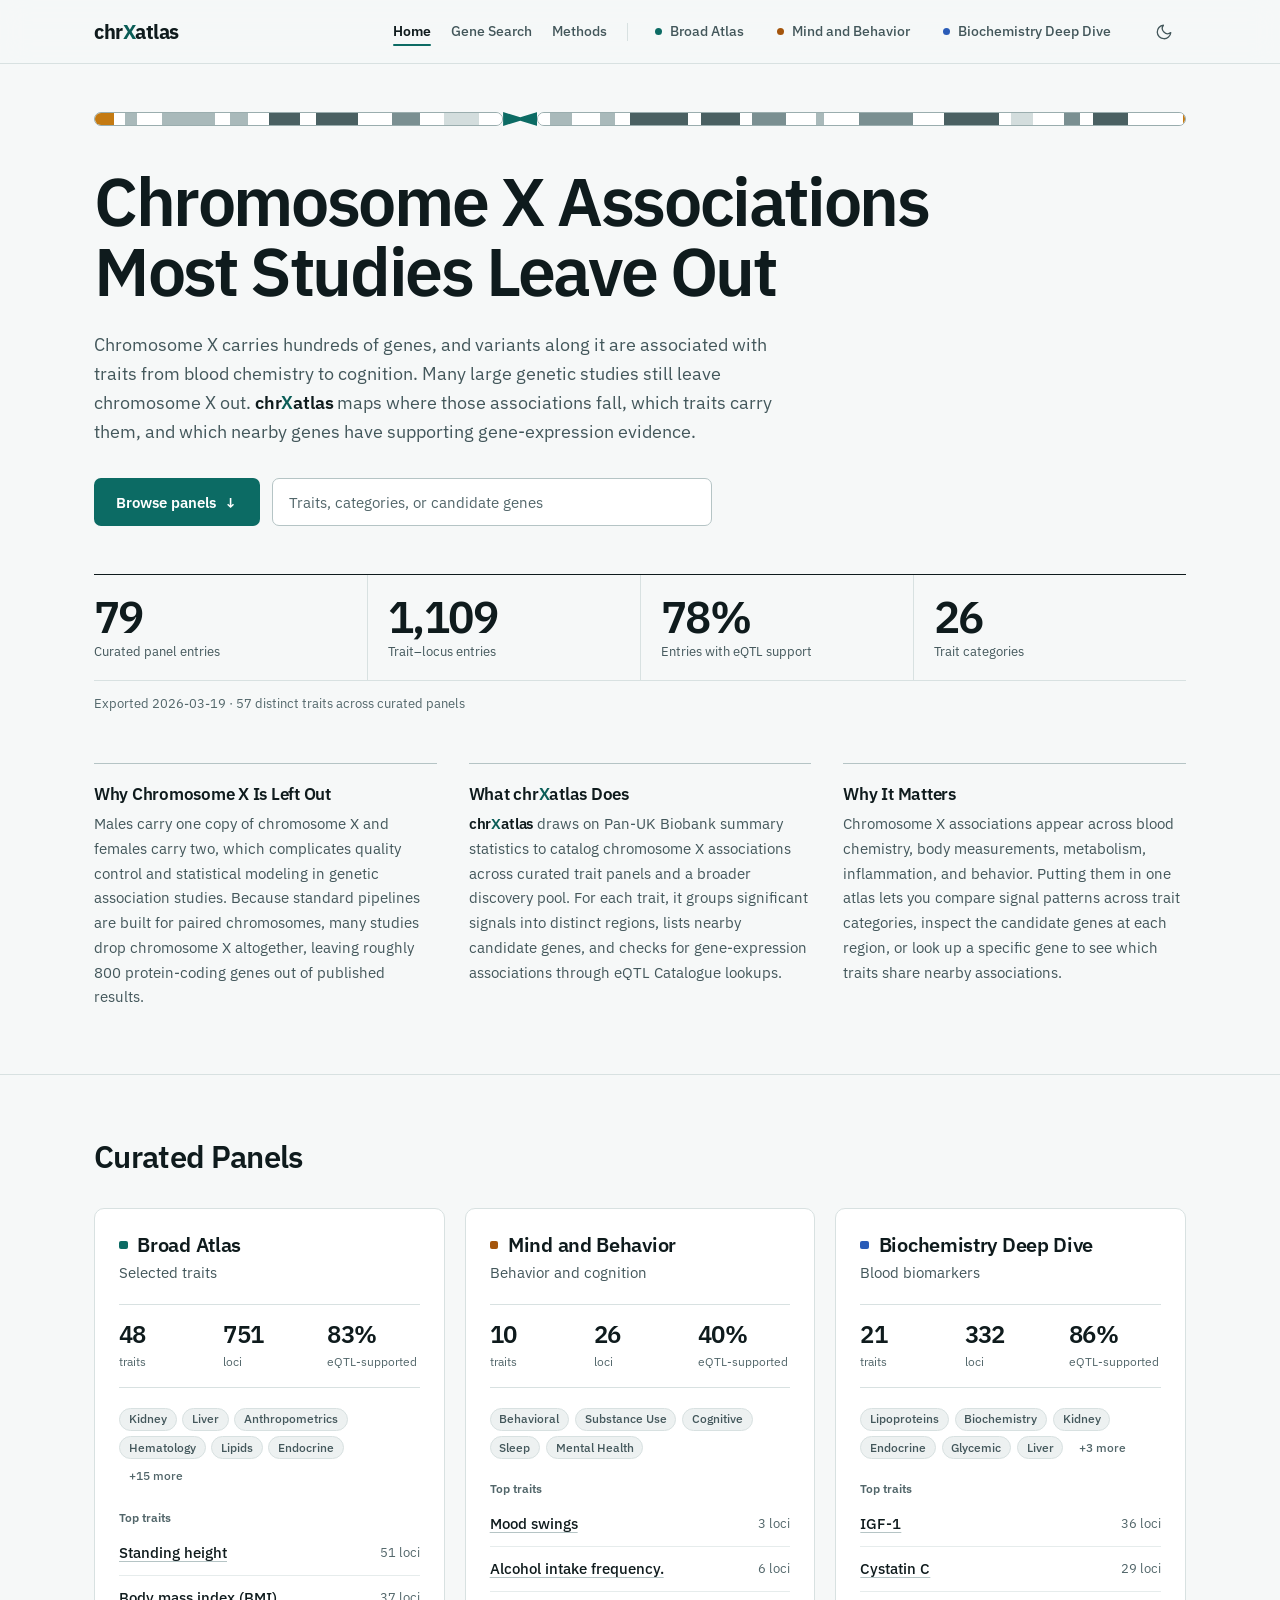
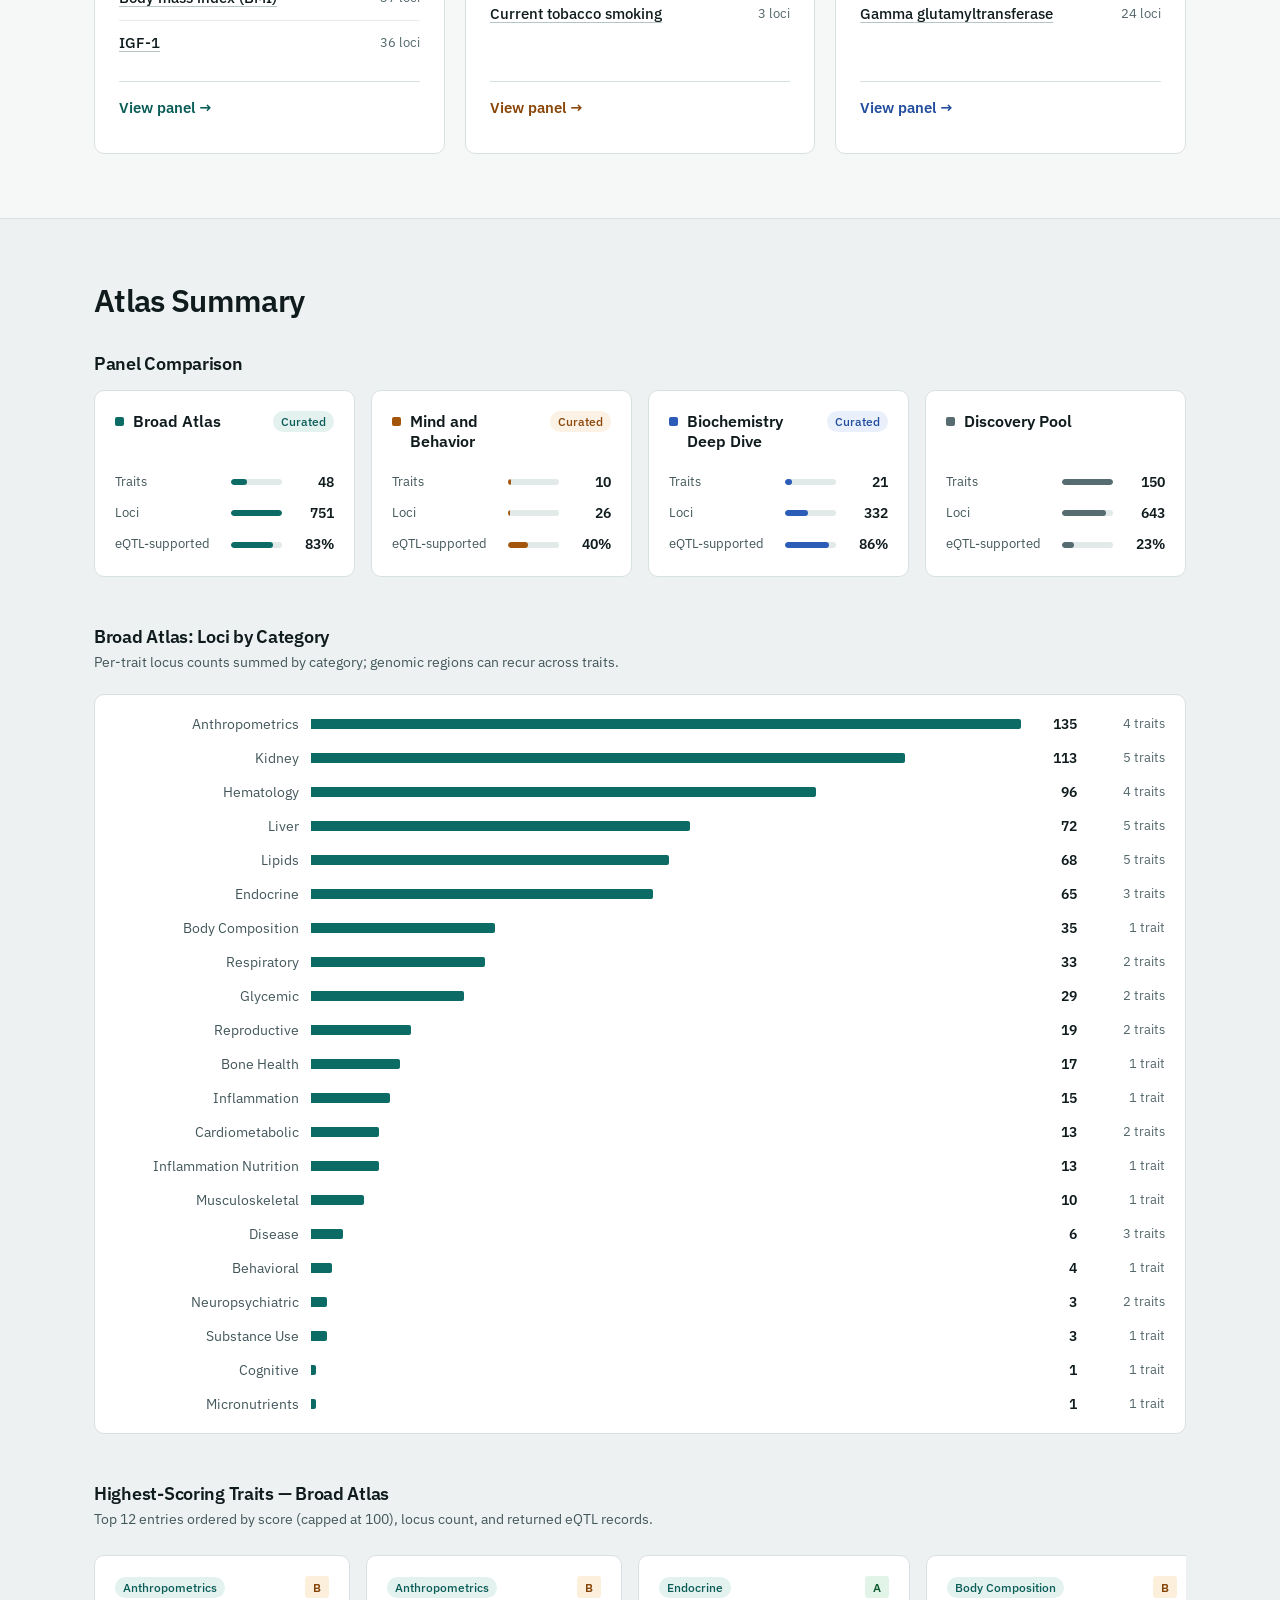
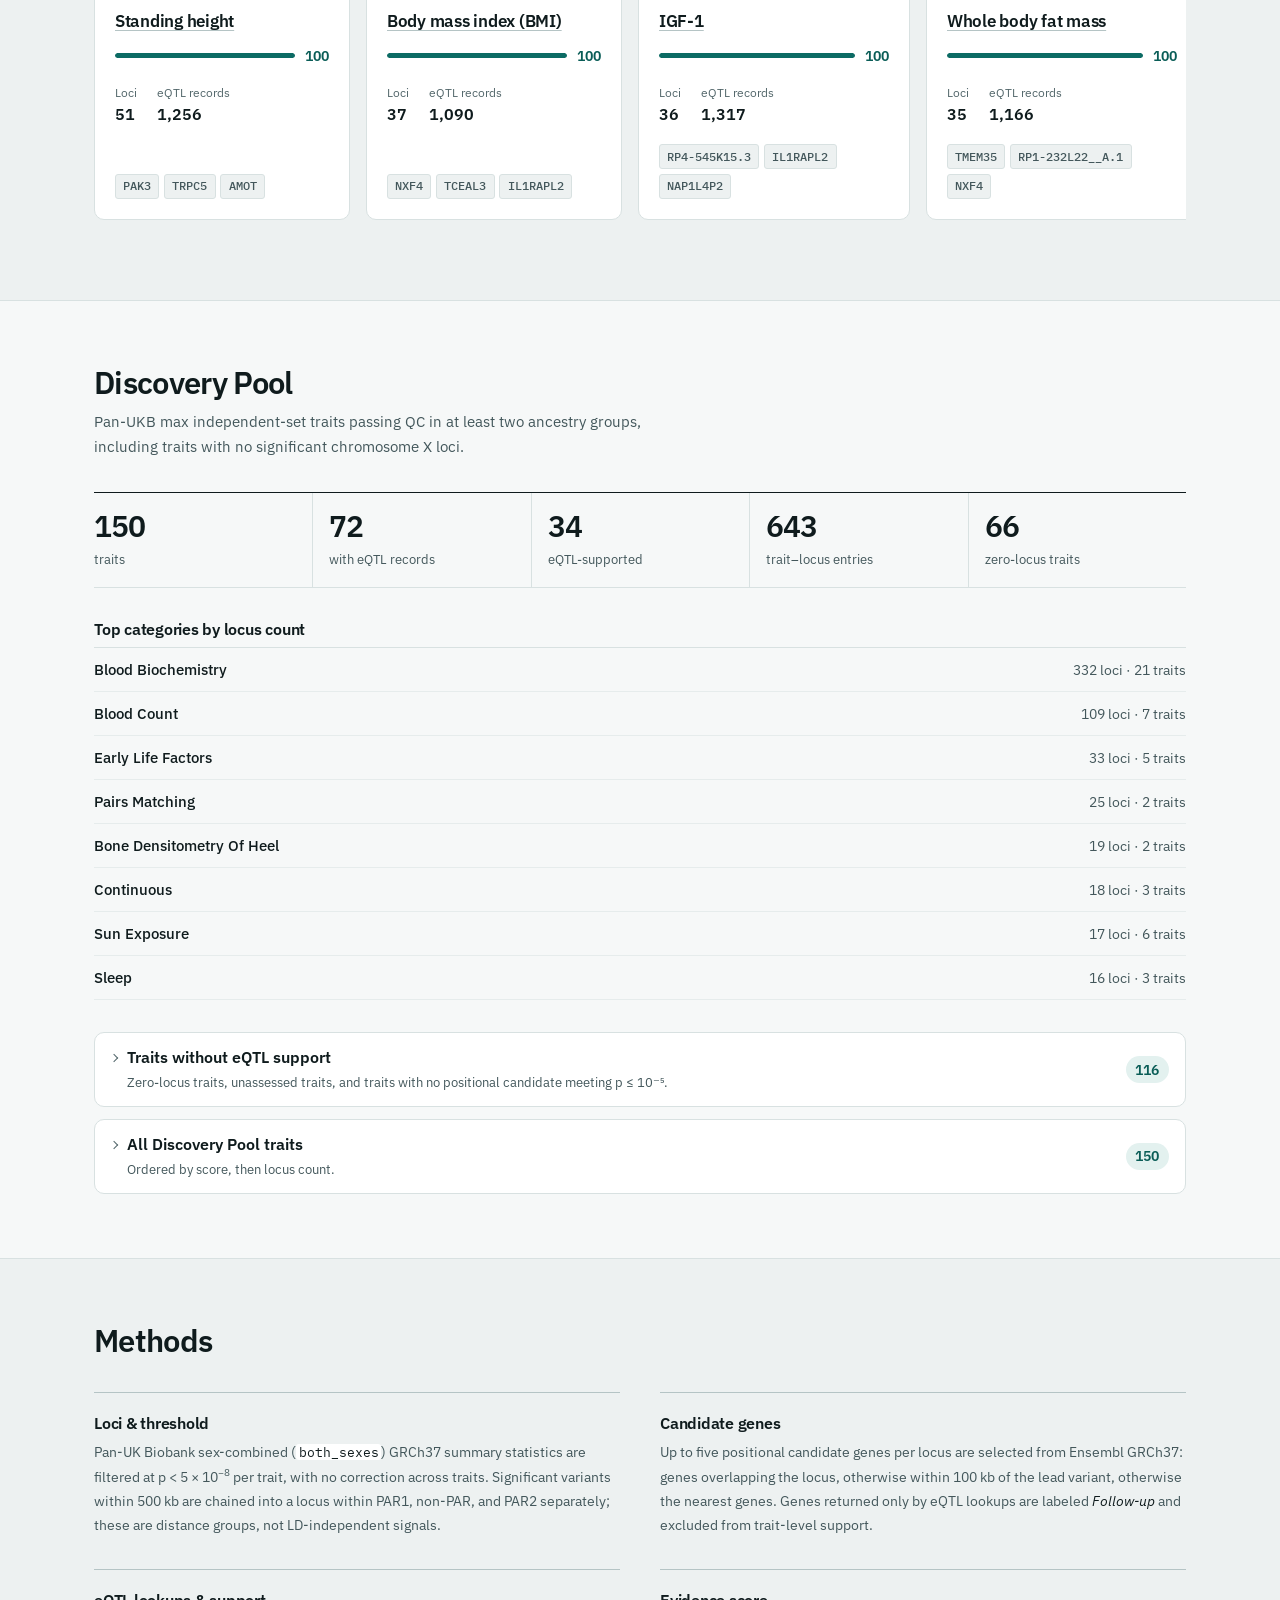
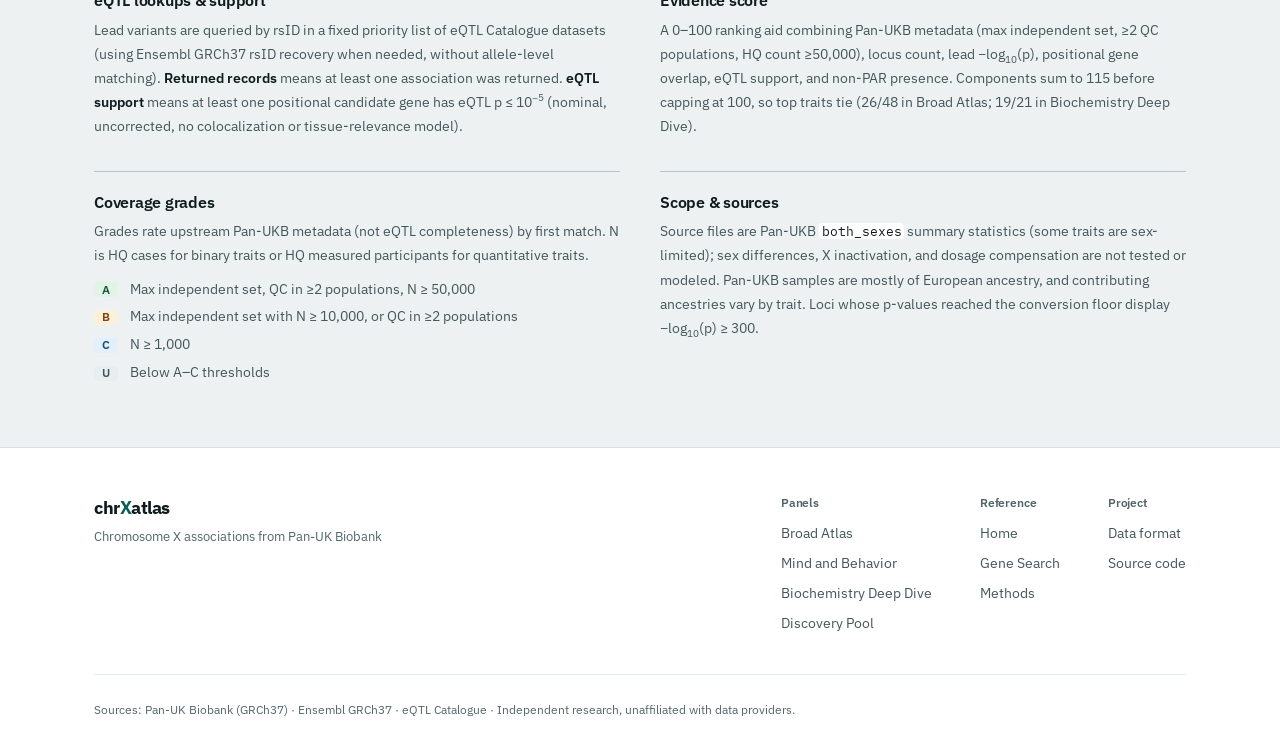
==== commit 96fdbadf: "Polish layout and typography Set the site in IBM Plex Sans with IBM Plex Mono reserved for genomic i" ====
--- a/site/index.html
+++ b/site/index.html
@@ -11,7 +11,7 @@
   <link rel="icon" type="image/png" href="favicon.png">
   <link rel="preconnect" href="https://fonts.googleapis.com">
   <link rel="preconnect" href="https://fonts.gstatic.com" crossorigin>
-  <link href="https://fonts.googleapis.com/css2?family=Inter:wght@400;500;600;700&family=JetBrains+Mono:wght@400;500;600;700&family=Space+Grotesk:wght@500;600;700&display=swap" rel="stylesheet">
+  <link href="https://fonts.googleapis.com/css2?family=IBM+Plex+Mono:wght@400;500;600&family=IBM+Plex+Sans:wght@400;500;600;700&display=swap" rel="stylesheet">
   <link rel="stylesheet" href="css/style.css">
   <script src="js/theme.js"></script>
 </head>
@@ -44,17 +44,20 @@
     <section class="hero" id="hero">
       <div class="container hero-content">
         <div class="chrx-ideogram" aria-hidden="true">
-          <span class="ideogram-seg ideogram-par"></span>
-          <span class="ideogram-seg ideogram-p"></span>
-          <span class="ideogram-cen"></span>
-          <span class="ideogram-seg ideogram-q1"></span>
-          <span class="ideogram-seg ideogram-q2"></span>
-          <span class="ideogram-seg ideogram-q3"></span>
-          <span class="ideogram-seg ideogram-par"></span>
+          <span class="arm" style="flex-grow:581"><i class="par" style="flex-grow:27"></i><i class="g0" style="flex-grow:16"></i><i class="g2" style="flex-grow:17"></i><i class="g0" style="flex-grow:35"></i><i class="g2" style="flex-grow:76"></i><i class="g0" style="flex-grow:22"></i><i class="g2" style="flex-grow:26"></i><i class="g0" style="flex-grow:30"></i><i class="g4" style="flex-grow:44"></i><i class="g0" style="flex-grow:22"></i><i class="g4" style="flex-grow:61"></i><i class="g0" style="flex-grow:48"></i><i class="g3" style="flex-grow:40"></i><i class="g0" style="flex-grow:34"></i><i class="g1" style="flex-grow:50"></i><i class="g0" style="flex-grow:33"></i></span>
+          <i class="cen" style="flex-grow:49"></i>
+          <span class="arm" style="flex-grow:922.7"><i class="g0" style="flex-grow:16"></i><i class="g2" style="flex-grow:32"></i><i class="g0" style="flex-grow:40"></i><i class="g2" style="flex-grow:21"></i><i class="g0" style="flex-grow:21"></i><i class="g4" style="flex-grow:84"></i><i class="g0" style="flex-grow:18"></i><i class="g4" style="flex-grow:56"></i><i class="g0" style="flex-grow:17"></i><i class="g3" style="flex-grow:48"></i><i class="g0" style="flex-grow:43"></i><i class="g2" style="flex-grow:11"></i><i class="g0" style="flex-grow:50"></i><i class="g3" style="flex-grow:78"></i><i class="g0" style="flex-grow:44"></i><i class="g4" style="flex-grow:78"></i><i class="g0" style="flex-grow:17"></i><i class="g1" style="flex-grow:32"></i><i class="g0" style="flex-grow:44"></i><i class="g3" style="flex-grow:23"></i><i class="g0" style="flex-grow:18"></i><i class="g4" style="flex-grow:50"></i><i class="g0" style="flex-grow:78.3"></i><i class="par" style="flex-grow:3.4"></i></span>
         </div>
         <h1 class="hero-title">Chromosome X Associations<br>Most Studies Leave Out</h1>
         <p class="hero-subtitle">Chromosome X carries hundreds of genes, and variants along it are associated with traits from blood chemistry to cognition. Many large genetic studies still leave chromosome X out. <span class="wordmark">chr<span class="wordmark-x">X</span>atlas</span> maps where those associations fall, which traits carry them, and which nearby genes have supporting gene-expression evidence.</p>
-        <a href="#panels" class="hero-cta">Browse panels <span class="cta-arrow" aria-hidden="true">&darr;</span></a>
+        <div class="hero-actions">
+          <a href="#panels" class="hero-cta">Browse panels <span class="cta-arrow" aria-hidden="true">&darr;</span></a>
+          <div class="search-container" id="search">
+            <label class="sr-only" for="search-input">Search traits</label>
+            <input type="text" class="search-input" id="search-input" placeholder="Traits, categories, or candidate genes" autocomplete="off">
+            <div class="search-results" id="search-results"></div>
+          </div>
+        </div>
       </div>
     </section>
 
@@ -100,17 +103,6 @@
             <h3>Why It Matters</h3>
             <p>Chromosome X associations appear across blood chemistry, body measurements, metabolism, inflammation, and behavior. Putting them in one atlas lets you compare signal patterns across trait categories, inspect the candidate genes at each region, or look up a specific gene to see which traits share nearby associations.</p>
           </div>
-        </div>
-      </div>
-    </section>
-
-    <!-- Search -->
-    <section class="search-section" id="search">
-      <div class="container">
-        <div class="search-container">
-          <label class="sr-only" for="search-input">Search traits</label>
-          <input type="text" class="search-input" id="search-input" placeholder="Traits, categories, or candidate genes" autocomplete="off">
-          <div class="search-results" id="search-results"></div>
         </div>
       </div>
     </section>
--- a/site/css/style.css
+++ b/site/css/style.css
@@ -11,10 +11,12 @@
 button { font: inherit; cursor: pointer; border: none; background: none; }
 
 /* ── Design Tokens — Light ─────────────────── */
+/* Layout: left-aligned reading column on a quiet ground; ink carries the
+   page, one teal accent marks what can be clicked and what is measured. */
 :root {
-  --font-display: 'Space Grotesk', 'Inter', -apple-system, BlinkMacSystemFont, 'Segoe UI', Roboto, sans-serif;
-  --font-sans:    'Inter', -apple-system, BlinkMacSystemFont, 'Segoe UI', Roboto, 'Helvetica Neue', sans-serif;
-  --font-mono:    'JetBrains Mono', ui-monospace, 'SF Mono', Menlo, Consolas, monospace;
+  --font-sans:    'IBM Plex Sans', -apple-system, BlinkMacSystemFont, 'Segoe UI', Roboto, 'Helvetica Neue', Arial, sans-serif;
+  --font-display: var(--font-sans);
+  --font-mono:    'IBM Plex Mono', ui-monospace, 'SF Mono', Menlo, Consolas, monospace;
 
   --header-height: 64px;
 
@@ -31,186 +33,168 @@
   --space-16: 4rem;
 
   /* Radii */
-  --radius-xs:   4px;
-  --radius-sm:   6px;
-  --radius:      8px;
-  --radius-lg:   12px;
+  --radius-xs:   3px;
+  --radius-sm:   5px;
+  --radius:      7px;
+  --radius-lg:   10px;
   --radius-pill: 999px;
 
-  /* Surfaces (mineral alabaster tinted subtly toward spruce teal) */
-  --bg:        #f7f9f9;
+  /* Surfaces: cool paper with a faint teal bias */
+  --bg:        #f6f8f8;
   --bg-raised: #ffffff;
-  --bg-sunken: #edf2f2;
-  --bg-hover:  #e5eeee;
-  --header-bg: rgba(247, 249, 249, 0.88);
-  --track-bg:  #e4ecec;
-  --gridline:  rgba(13, 25, 27, 0.08);
+  --bg-sunken: #edf1f1;
+  --header-bg: rgba(246, 248, 248, 0.9);
+  --track-bg:  #e2e9e9;
 
   /* Ink */
-  --text:           #0d191b;
-  --text-secondary: #3f5459;
-  --text-tertiary:  #4d6368;
-
-  /* Primary accent (deep genomics teal) */
-  --accent:          #0b6e69;
-  --accent-hover:    #085652;
-  --accent-subtle:   #e3f3f1;
-  --accent-muted:    rgba(11, 110, 105, 0.16);
-  --accent-text:     #095753;
+  --text:           #0f1b1d;
+  --text-secondary: #43575b;
+  --text-tertiary:  #52666a;
+
+  /* Accent */
+  --accent:          #0c6b64;
+  --accent-hover:    #08524c;
+  --accent-subtle:   #e3f1ef;
+  --accent-muted:    rgba(12, 107, 100, 0.16);
+  --accent-text:     #0a5d57;
   --accent-contrast: #ffffff;
 
   /* Hairlines */
-  --border:        #d6e0e0;
-  --border-subtle: #e5ecec;
-  --border-strong: #b4c5c6;
-
-  /* Ideogram cytobands */
-  --ideogram-par:    #b45d0e;
-  --ideogram-band-a: #0b6e69;
-  --ideogram-band-b: #4e7e7d;
-  --ideogram-band-c: #98b4b4;
-  --ideogram-cen:    #0d191b;
+  --border:        #d8e1e1;
+  --border-subtle: #e6ecec;
+  --border-strong: #b5c4c5;
+
+  /* Chromosome X ideogram (G-band stain ramp, PAR, centromere) */
+  --band-0:   #ffffff;
+  --band-1:   #d3dddd;
+  --band-2:   #a9b9ba;
+  --band-3:   #7a8f91;
+  --band-4:   #4a6062;
+  --band-edge: #9aadae;
+  --band-par: #c47a12;
+  --band-cen: var(--accent);
 
   /* Semantic status & coverage grades */
-  --status-yes-bg:     #e3f5ea;
+  --status-yes-bg:     #e2f4e8;
   --status-yes-text:   #145c34;
-  --status-yes-border: #1a7a45;
   --status-yes-row:    rgba(20, 122, 69, 0.055);
 
-  --status-mid-bg:     #fcf1df;
-  --status-mid-text:   #854308;
-  --status-mid-border: #b8620c;
-  --status-mid-row:    rgba(184, 98, 12, 0.06);
-
-  --status-no-bg:      #faeaea;
+  --status-mid-bg:     #fcf0dd;
+  --status-mid-text:   #844308;
+
+  --status-no-bg:      #f9e9e9;
   --status-no-text:    #8e2323;
-  --status-no-border:  #c53b3b;
-
-  --grade-c-bg:        #e4f1fa;
+
+  --grade-c-bg:        #e3effa;
   --grade-c-text:      #0f4f75;
-  --grade-u-bg:        #e9eff0;
+  --grade-u-bg:        #e8eeef;
   --grade-u-text:      #3f5459;
 
   --error-text:        #9f2222;
 
-  /* Elevation (used only for floating overlays/popovers) */
-  --shadow-sm: 0 2px 8px rgba(13, 25, 27, 0.06);
-  --shadow-md: 0 10px 28px rgba(13, 25, 27, 0.10);
+  /* Elevation (floating overlays only) */
+  --shadow-md: 0 12px 32px rgba(15, 27, 29, 0.12);
 
   /* Default panel accent */
   --panel-accent:          var(--accent);
   --panel-accent-text:     var(--accent-text);
   --panel-accent-subtle:   var(--accent-subtle);
-  --panel-accent-contrast: var(--accent-contrast);
 
   color-scheme: light dark;
 }
 
 /* ── Design Tokens — Dark ──────────────────── */
 [data-theme="dark"] {
-  --bg:        #091012;
-  --bg-raised: #101a1d;
-  --bg-sunken: #0d1518;
-  --bg-hover:  #162428;
-  --header-bg: rgba(9, 16, 18, 0.88);
-  --track-bg:  #18262a;
-  --gridline:  rgba(235, 242, 242, 0.08);
-
-  --text:           #ebf2f2;
-  --text-secondary: #9cb0b3;
-  --text-tertiary:  #849a9e;
-
-  --accent:          #2dd4bf;
-  --accent-hover:    #5eead4;
-  --accent-subtle:   rgba(45, 212, 191, 0.11);
-  --accent-muted:    rgba(45, 212, 191, 0.24);
-  --accent-text:     #5eead4;
-  --accent-contrast: #071213;
-
-  --border:        #1f3034;
-  --border-subtle: #182529;
-  --border-strong: #32484e;
-
-  --ideogram-par:    #f5b041;
-  --ideogram-band-a: #2dd4bf;
-  --ideogram-band-b: #1e7f76;
-  --ideogram-band-c: #324f54;
-  --ideogram-cen:    #9cb0b3;
+  --bg:        #0b1113;
+  --bg-raised: #121a1d;
+  --bg-sunken: #0e1517;
+  --header-bg: rgba(11, 17, 19, 0.88);
+  --track-bg:  #1c282c;
+
+  --text:           #e8efef;
+  --text-secondary: #a6b6b9;
+  --text-tertiary:  #8fa2a6;
+
+  --accent:          #4fbfae;
+  --accent-hover:    #78d1c3;
+  --accent-subtle:   rgba(79, 191, 174, 0.12);
+  --accent-muted:    rgba(79, 191, 174, 0.26);
+  --accent-text:     #7fd4c7;
+  --accent-contrast: #05201d;
+
+  --border:        #213034;
+  --border-subtle: #1a2629;
+  --border-strong: #34494e;
+
+  --band-0:   #172124;
+  --band-1:   #2c3d41;
+  --band-2:   #4a6266;
+  --band-3:   #6f898d;
+  --band-4:   #9fb6b9;
+  --band-edge: #3a5056;
+  --band-par: #e2a54a;
 
   --status-yes-bg:     rgba(52, 211, 153, 0.14);
-  --status-yes-text:   #6ee7b7;
-  --status-yes-border: #34d399;
+  --status-yes-text:   #7ee2b8;
   --status-yes-row:    rgba(52, 211, 153, 0.07);
 
-  --status-mid-bg:     rgba(251, 191, 36, 0.14);
-  --status-mid-text:   #fcd34d;
-  --status-mid-border: #f5b041;
-  --status-mid-row:    rgba(251, 191, 36, 0.08);
+  --status-mid-bg:     rgba(240, 180, 80, 0.14);
+  --status-mid-text:   #f3cd7a;
 
   --status-no-bg:      rgba(248, 113, 113, 0.14);
-  --status-no-text:    #fca5a5;
-  --status-no-border:  #f87171;
+  --status-no-text:    #f8a9a9;
 
   --grade-c-bg:        rgba(56, 189, 248, 0.15);
-  --grade-c-text:      #7dd3fc;
+  --grade-c-text:      #8fd5f7;
   --grade-u-bg:        rgba(148, 169, 174, 0.16);
   --grade-u-text:      #c2d1d4;
 
-  --error-text:        #fca5a5;
-
-  --shadow-sm: 0 2px 10px rgba(0, 0, 0, 0.35);
-  --shadow-md: 0 12px 32px rgba(0, 0, 0, 0.50);
+  --error-text:        #f8a9a9;
+
+  --shadow-md: 0 14px 36px rgba(0, 0, 0, 0.5);
 }
 
 /* ── Panel Accent Tokens ───────────────────── */
 [data-panel-accent="teal"] {
-  --panel-accent:          #0b6e69;
-  --panel-accent-text:     #095753;
-  --panel-accent-subtle:   #e3f3f1;
-  --panel-accent-contrast: #ffffff;
+  --panel-accent:          #0c6b64;
+  --panel-accent-text:     #0a5d57;
+  --panel-accent-subtle:   #e3f1ef;
 }
 [data-panel-accent="amber"] {
-  --panel-accent:          #a85108;
-  --panel-accent-text:     #8c4106;
-  --panel-accent-subtle:   #fdf3e7;
-  --panel-accent-contrast: #ffffff;
+  --panel-accent:          #a4550c;
+  --panel-accent-text:     #8a4508;
+  --panel-accent-subtle:   #fbf1e4;
 }
 [data-panel-accent="blue"] {
-  --panel-accent:          #1d58c2;
-  --panel-accent-text:     #194aa3;
-  --panel-accent-subtle:   #eaf1fd;
-  --panel-accent-contrast: #ffffff;
+  --panel-accent:          #2a5cb8;
+  --panel-accent-text:     #224d9c;
+  --panel-accent-subtle:   #e9f0fb;
 }
 [data-panel-accent="slate"] {
-  --panel-accent:          #4c6268;
-  --panel-accent-text:     #3d5055;
-  --panel-accent-subtle:   #edf2f2;
-  --panel-accent-contrast: #ffffff;
+  --panel-accent:          #566c71;
+  --panel-accent-text:     #43575b;
+  --panel-accent-subtle:   #edf1f1;
 }
 
 [data-theme="dark"] [data-panel-accent="teal"] {
-  --panel-accent:          #2dd4bf;
-  --panel-accent-text:     #5eead4;
-  --panel-accent-subtle:   rgba(45, 212, 191, 0.11);
-  --panel-accent-contrast: #071213;
+  --panel-accent:          #4fbfae;
+  --panel-accent-text:     #7fd4c7;
+  --panel-accent-subtle:   rgba(79, 191, 174, 0.12);
 }
 [data-theme="dark"] [data-panel-accent="amber"] {
-  --panel-accent:          #f5b041;
-  --panel-accent-text:     #fbd085;
-  --panel-accent-subtle:   rgba(245, 176, 65, 0.12);
-  --panel-accent-contrast: #071213;
+  --panel-accent:          #e2a54a;
+  --panel-accent-text:     #f0c27d;
+  --panel-accent-subtle:   rgba(226, 165, 74, 0.12);
 }
 [data-theme="dark"] [data-panel-accent="blue"] {
-  --panel-accent:          #60a5fa;
-  --panel-accent-text:     #93c5fd;
-  --panel-accent-subtle:   rgba(96, 165, 250, 0.12);
-  --panel-accent-contrast: #071213;
+  --panel-accent:          #7ea6ec;
+  --panel-accent-text:     #a8c3f4;
+  --panel-accent-subtle:   rgba(126, 166, 236, 0.12);
 }
 [data-theme="dark"] [data-panel-accent="slate"] {
-  --panel-accent:          #94a9ae;
-  --panel-accent-text:     #b7c8cc;
-  --panel-accent-subtle:   rgba(148, 169, 174, 0.12);
-  --panel-accent-contrast: #071213;
+  --panel-accent:          #9db1b5;
+  --panel-accent-text:     #c0cfd2;
+  --panel-accent-subtle:   rgba(157, 177, 181, 0.12);
 }
 
 /* ── Global ────────────────────────────────── */
@@ -237,32 +221,28 @@
 /* ── Typography & Wordmark ─────────────────── */
 h1, h2, h3, h4 {
   font-family: var(--font-display);
-  line-height: 1.18;
-  letter-spacing: -0.025em;
-  font-weight: 700;
-  color: var(--text);
-}
-h2 { font-size: clamp(1.5rem, 2.2vw, 1.85rem); }
+  line-height: 1.2;
+  letter-spacing: -0.015em;
+  font-weight: 600;
+  color: var(--text);
+  text-wrap: balance;
+}
+h2 { font-size: clamp(1.6rem, 2.4vw, 2rem); letter-spacing: -0.022em; }
 h3 { font-size: 1.125rem; font-weight: 600; }
 p  { line-height: 1.65; }
 strong { font-weight: 600; color: var(--text); }
 sup, sub { font-size: 0.72em; line-height: 0; }
 
-/* Reusable inline wordmark matching the brand logo */
+/* Inline wordmark: the same face as the sentence around it, one step
+   heavier, with the X in the accent colour. */
 .wordmark {
-  font-family: var(--font-display);
-  font-weight: 600;
-  letter-spacing: -0.025em;
+  font-weight: 600;
+  letter-spacing: -0.01em;
   color: var(--text);
   white-space: nowrap;
-  display: inline;
-}
-.wordmark-x {
-  color: var(--accent);
-  font-weight: 700;
-  letter-spacing: -0.01em;
-  padding: 0 0.02em;
-}
+}
+:is(h1, h2, h3, h4, .logo) .wordmark { font-weight: inherit; letter-spacing: inherit; }
+.wordmark-x { color: var(--accent-text); }
 
 .section-header {
   text-align: left;
@@ -302,7 +282,7 @@
   white-space: nowrap;
   min-height: 44px;
 }
-.logo .wordmark { font-weight: 700; letter-spacing: -0.03em; }
+.logo { font-weight: 700; letter-spacing: -0.025em; }
 
 .nav {
   display: flex;
@@ -346,14 +326,15 @@
 .nav-panel-btn {
   display: inline-flex;
   align-items: center;
-  gap: 0.45rem;
-  font-size: 0.78rem;
+  gap: 0.5rem;
+  font-size: 0.875rem;
   font-weight: 500;
-  padding: 0.35rem 0.7rem;
-  min-height: 34px;
-  border-radius: var(--radius-sm);
-  border: 1px solid var(--border);
-  background: var(--bg-raised);
+  padding: 0 0.7rem;
+  margin: 0 -0.35rem;
+  min-height: 44px;
+  border-radius: var(--radius);
+  border: 1px solid transparent;
+  background: transparent;
   color: var(--text-secondary);
   transition: background-color 0.15s ease, border-color 0.15s ease, color 0.15s ease;
   white-space: nowrap;
@@ -368,25 +349,22 @@
 }
 .nav-panel-btn:hover {
   background: var(--panel-accent-subtle);
+  color: var(--panel-accent-text);
+}
+.nav-panel-btn[aria-current="page"] {
+  background: var(--panel-accent-subtle);
   border-color: var(--panel-accent);
   color: var(--panel-accent-text);
-}
-.nav-panel-btn[aria-current="page"] {
-  background: var(--panel-accent);
-  border-color: var(--panel-accent);
-  color: var(--panel-accent-contrast);
-  font-weight: 600;
-}
-.nav-panel-btn[aria-current="page"]::before {
-  background: currentColor;
+  font-weight: 600;
 }
 
 .header-actions {
   display: flex;
   align-items: center;
-  gap: var(--space-2);
-}
-.theme-toggle {
+  gap: var(--space-1);
+}
+.theme-toggle,
+.hamburger {
   width: 44px;
   height: 44px;
   border-radius: var(--radius);
@@ -395,32 +373,21 @@
   justify-content: center;
   color: var(--text-secondary);
   background: transparent;
-  border: 1px solid var(--border);
+  border: 1px solid transparent;
   transition: background-color 0.15s ease, color 0.15s ease, border-color 0.15s ease;
   flex-shrink: 0;
 }
-.theme-toggle svg { display: block; stroke-width: 2; }
-.theme-toggle:hover {
+.theme-toggle svg { display: block; stroke-width: 1.75; }
+.theme-toggle:hover,
+.hamburger:hover {
   background: var(--bg-sunken);
   color: var(--text);
-  border-color: var(--border-strong);
-}
-
+  border-color: var(--border);
+}
 .hamburger {
   display: none;
   flex-direction: column;
   gap: 5px;
-  width: 44px;
-  height: 44px;
-  align-items: center;
-  justify-content: center;
-  border-radius: var(--radius);
-  border: 1px solid var(--border);
-  transition: background-color 0.15s ease, border-color 0.15s ease;
-}
-.hamburger:hover {
-  background: var(--bg-sunken);
-  border-color: var(--border-strong);
 }
 .hamburger span {
   width: 18px;
@@ -432,71 +399,79 @@
 
 /* ── Home Hero ─────────────────────────────── */
 .hero {
-  padding: calc(var(--header-height) + var(--space-16)) 0 var(--space-10);
+  padding: calc(var(--header-height) + var(--space-12)) 0 var(--space-12);
   background: var(--bg);
 }
-.hero-content {
-  text-align: left;
-}
-
-/* Distinctive Chromosome X cytogenetic locus-band motif */
+
+/* Chromosome X ideogram drawn to scale from GRCh37 cytobands:
+   PAR1 and PAR2 at the tips, G-band stain as ink density, and the
+   centromere as the constriction between the two arms. */
 .chrx-ideogram {
   display: flex;
-  align-items: center;
-  gap: 3px;
-  width: min(260px, 100%);
-  height: 7px;
+  align-items: stretch;
+  height: 14px;
+  margin-bottom: var(--space-10);
+}
+.chrx-ideogram > *,
+.chrx-ideogram i { display: block; flex: 1 0 0; min-width: 0; }
+.chrx-ideogram .arm {
+  display: flex;
+  border: 1px solid var(--band-edge);
+  border-radius: var(--radius-pill);
+  overflow: hidden;
+}
+.chrx-ideogram .g0  { background: var(--band-0); }
+.chrx-ideogram .g1  { background: var(--band-1); }
+.chrx-ideogram .g2  { background: var(--band-2); }
+.chrx-ideogram .g3  { background: var(--band-3); }
+.chrx-ideogram .g4  { background: var(--band-4); }
+.chrx-ideogram .par { background: var(--band-par); }
+.chrx-ideogram .cen {
+  background: var(--band-cen);
+  clip-path: polygon(0 0, 50% 38%, 100% 0, 100% 100%, 50% 62%, 0 100%);
+}
+
+.hero-title {
+  font-size: clamp(2.25rem, 5.4vw, 4.25rem);
+  font-weight: 600;
+  line-height: 1.03;
+  letter-spacing: -0.035em;
+  color: var(--text);
   margin-bottom: var(--space-6);
 }
-.ideogram-seg {
-  height: 100%;
-  border-radius: 2px;
-}
-.ideogram-par { flex: 0 0 10px; background: var(--ideogram-par); }
-.ideogram-p   { flex: 0 0 24%; background: var(--ideogram-band-b); }
-.ideogram-cen {
-  flex: 0 0 8px;
-  height: 3px;
-  border-radius: var(--radius-pill);
-  background: var(--ideogram-cen);
-}
-.ideogram-q1  { flex: 0 0 28%; background: var(--ideogram-band-a); }
-.ideogram-q2  { flex: 0 0 18%; background: var(--ideogram-band-c); }
-.ideogram-q3  { flex: 1 1 auto; background: var(--ideogram-band-b); }
-
-.hero-title {
-  font-size: clamp(2.15rem, 4.4vw, 3.4rem);
-  font-weight: 700;
-  line-height: 1.06;
-  letter-spacing: -0.035em;
-  color: var(--text);
-  max-width: 19ch;
-  margin-bottom: var(--space-5);
-}
 .hero-subtitle {
-  font-size: clamp(1rem, 1.3vw, 1.1rem);
-  line-height: 1.68;
-  color: var(--text-secondary);
-  max-width: 66ch;
-}
+  font-size: clamp(1.0625rem, 1.4vw, 1.1875rem);
+  line-height: 1.62;
+  color: var(--text-secondary);
+  max-width: 62ch;
+}
+.hero-actions {
+  display: flex;
+  flex-wrap: wrap;
+  align-items: stretch;
+  gap: var(--space-3);
+  margin-top: var(--space-8);
+}
+.hero-actions .search-container {
+  flex: 1 1 300px;
+  max-width: 440px;
+}
+.hero-actions .search-input { min-height: 48px; height: 100%; }
 .hero-cta {
   display: inline-flex;
   align-items: center;
   gap: var(--space-2);
-  min-height: 44px;
-  margin-top: var(--space-6);
-  padding: 0.7rem 1.35rem;
-  font-size: 0.92rem;
+  min-height: 48px;
+  padding: 0 1.4rem;
+  font-size: 0.95rem;
   font-weight: 600;
   color: var(--accent-contrast);
   background: var(--accent);
   border-radius: var(--radius);
-  transition: background-color 0.15s ease, transform 0.15s ease;
-}
-.hero-cta:hover {
-  background: var(--accent-hover);
-  transform: translateY(-1px);
-}
+  transition: background-color 0.15s ease;
+  white-space: nowrap;
+}
+.hero-cta:hover { background: var(--accent-hover); }
 .cta-arrow { transition: transform 0.15s ease; }
 .hero-cta:hover .cta-arrow { transform: translateY(2px); }
 
@@ -509,53 +484,50 @@
 
 /* ── Key Figures Ledger ────────────────────── */
 .proof {
-  padding: 0 0 var(--space-10);
+  padding: 0 0 var(--space-12);
 }
 .metrics-grid {
   display: grid;
-  grid-template-columns: repeat(4, 1fr);
-  background: var(--bg-raised);
-  border: 1px solid var(--border);
-  border-radius: var(--radius-lg);
-  overflow: hidden;
+  grid-template-columns: repeat(4, minmax(0, 1fr));
+  border-top: 1px solid var(--text);
+  border-bottom: 1px solid var(--border);
 }
 .metric-card {
   display: flex;
   flex-direction: column;
-  justify-content: space-between;
-  padding: var(--space-5) var(--space-6);
+  gap: var(--space-1);
+  padding: var(--space-5) var(--space-5) var(--space-5) 0;
   text-align: left;
-  border-right: 1px solid var(--border);
-  transition: background-color 0.15s ease;
-}
-.metric-card:last-child { border-right: none; }
+  transition: color 0.15s ease;
+}
+.metric-card + .metric-card {
+  padding-left: var(--space-5);
+  border-left: 1px solid var(--border);
+}
 .metric-value {
-  font-family: var(--font-display);
-  font-size: clamp(1.75rem, 2.8vw, 2.3rem);
-  font-weight: 700;
-  letter-spacing: -0.03em;
-  color: var(--accent);
-  line-height: 1.1;
-  margin-bottom: var(--space-2);
+  font-size: clamp(2rem, 3.4vw, 2.75rem);
+  font-weight: 600;
+  letter-spacing: -0.035em;
+  color: var(--text);
+  line-height: 1;
   font-variant-numeric: tabular-nums;
-}
+  transition: color 0.15s ease;
+}
+.metric-card:hover .metric-value { color: var(--accent-text); }
 .metric-label {
-  font-size: 0.75rem;
-  font-weight: 500;
+  font-size: 0.8125rem;
   color: var(--text-secondary);
   line-height: 1.35;
 }
 .proof-note {
   margin-top: var(--space-3);
-  text-align: left;
   font-size: 0.8125rem;
   color: var(--text-tertiary);
-  font-variant-numeric: tabular-nums;
 }
 
 /* ── Plain-Language Overview (Editorial Strip) ─ */
 .why-section {
-  padding: var(--space-6) 0 var(--space-12);
+  padding: 0 0 var(--space-16);
 }
 .why-grid {
   display: grid;
@@ -563,36 +535,26 @@
   gap: var(--space-8);
 }
 .why-card {
-  border-top: 2px solid var(--border-strong);
+  border-top: 1px solid var(--border-strong);
   padding-top: var(--space-5);
 }
-.why-card:nth-child(2) {
-  border-top-color: var(--accent);
-}
 .why-card h3 {
-  font-size: 1.05rem;
+  font-size: 1.0625rem;
   margin-bottom: var(--space-2);
-  color: var(--text);
 }
 .why-card p {
-  font-size: 0.92rem;
-  color: var(--text-secondary);
-  line-height: 1.68;
-}
-
-/* ── Global Search Band ────────────────────── */
-.search-section {
-  padding: 0 0 var(--space-12);
-}
-.search-container {
-  position: relative;
-  max-width: 640px;
-}
+  font-size: 0.9375rem;
+  color: var(--text-secondary);
+  line-height: 1.65;
+}
+
+/* ── Trait Search ──────────────────────────── */
+.search-container { position: relative; }
 .search-input {
   width: 100%;
   min-height: 46px;
   padding: 0.7rem var(--space-4);
-  font-size: 0.94rem;
+  font-size: 0.9375rem;
   font-family: var(--font-sans);
   color: var(--text);
   background: var(--bg-raised);
@@ -643,7 +605,6 @@
   color: var(--text-secondary);
 }
 .search-result-score {
-  font-family: var(--font-mono);
   font-weight: 600;
   color: var(--accent-text);
   font-variant-numeric: tabular-nums;
@@ -657,8 +618,8 @@
 
 /* ── Curated Panels ────────────────────────── */
 .panels-section {
-  padding: var(--space-12) 0 var(--space-16);
-  border-top: 1px solid var(--border-subtle);
+  padding: var(--space-16) 0;
+  border-top: 1px solid var(--border);
 }
 .panels-grid {
   display: grid;
@@ -669,18 +630,12 @@
   background: var(--bg-raised);
   border: 1px solid var(--border);
   border-radius: var(--radius-lg);
-  overflow: hidden;
-  transition: border-color 0.2s ease, transform 0.2s ease;
+  transition: border-color 0.15s ease;
   display: flex;
   flex-direction: column;
 }
 .panel-card:hover {
   border-color: var(--panel-accent);
-  transform: translateY(-2px);
-}
-.panel-card-accent {
-  height: 3px;
-  background: var(--panel-accent);
 }
 .panel-card-body {
   padding: var(--space-6);
@@ -689,13 +644,16 @@
   flex: 1;
 }
 .panel-card-title {
+  display: flex;
+  align-items: flex-start;
+  gap: 0.6rem;
   font-size: 1.25rem;
-  font-weight: 700;
+  font-weight: 600;
   margin-bottom: var(--space-1);
 }
 .panel-card-desc {
   color: var(--text-secondary);
-  font-size: 0.875rem;
+  font-size: 0.9375rem;
   line-height: 1.55;
   margin-bottom: var(--space-5);
 }
@@ -705,25 +663,23 @@
   gap: var(--space-3);
   margin-bottom: var(--space-5);
   padding: var(--space-4) 0;
-  border-top: 1px solid var(--border-subtle);
-  border-bottom: 1px solid var(--border-subtle);
+  border-top: 1px solid var(--border);
+  border-bottom: 1px solid var(--border);
 }
 .panel-stat { display: flex; flex-direction: column; }
 .panel-stat-value {
-  font-family: var(--font-display);
-  font-size: 1.35rem;
-  font-weight: 700;
-  color: var(--panel-accent-text);
-  line-height: 1.15;
+  font-size: 1.5rem;
+  font-weight: 600;
+  letter-spacing: -0.025em;
+  color: var(--text);
+  line-height: 1.1;
   font-variant-numeric: tabular-nums;
 }
 .panel-stat-label {
-  font-size: 0.68rem;
-  font-weight: 500;
+  font-size: 0.75rem;
   color: var(--text-tertiary);
-  text-transform: uppercase;
-  letter-spacing: 0.05em;
   margin-top: var(--space-1);
+  white-space: nowrap;
 }
 .panel-card-domains {
   display: flex;
@@ -738,14 +694,14 @@
 .domain-badge {
   display: inline-flex;
   align-items: center;
-  padding: 0.2rem 0.55rem;
-  font-size: 0.72rem;
+  padding: 0.15rem 0.55rem;
+  font-size: 0.75rem;
   font-weight: 500;
-  line-height: 1.3;
+  line-height: 1.35;
   border-radius: var(--radius-pill);
   background: var(--bg-sunken);
   color: var(--text-secondary);
-  border: 1px solid var(--border-subtle);
+  border: 1px solid var(--border);
   white-space: nowrap;
   transition: background-color 0.15s ease, border-color 0.15s ease, color 0.15s ease;
 }
@@ -759,32 +715,31 @@
   margin-bottom: var(--space-4);
 }
 .panel-top-traits-label {
-  font-size: 0.68rem;
-  font-weight: 600;
-  text-transform: uppercase;
-  letter-spacing: 0.07em;
+  font-size: 0.75rem;
+  font-weight: 600;
   color: var(--text-tertiary);
-  margin-bottom: var(--space-2);
+  margin-bottom: var(--space-1);
 }
 .panel-trait-row {
   display: flex;
   justify-content: space-between;
-  align-items: baseline;
+  align-items: center;
   gap: var(--space-3);
-  padding: 0.35rem 0;
   border-bottom: 1px solid var(--border-subtle);
-  font-size: 0.875rem;
+  font-size: 0.9375rem;
 }
 .panel-trait-row:last-child { border-bottom: none; }
 .panel-trait-name {
+  display: inline-flex;
+  align-items: center;
+  min-height: 44px;
+  min-width: 44px;
   color: var(--text);
   font-weight: 500;
-  min-width: 0;
 }
 .panel-trait-name:hover { color: var(--panel-accent-text); }
 .panel-trait-loci {
-  font-family: var(--font-mono);
-  font-size: 0.76rem;
+  font-size: 0.8125rem;
   color: var(--text-tertiary);
   white-space: nowrap;
   flex-shrink: 0;
@@ -792,12 +747,12 @@
 }
 .panel-card-cta {
   margin-top: auto;
-  padding-top: var(--space-3);
-  border-top: 1px solid var(--border-subtle);
-  min-height: 44px;
+  border-top: 1px solid var(--border);
+  min-height: 48px;
   display: inline-flex;
   align-items: center;
-  font-size: 0.875rem;
+  padding-top: var(--space-1);
+  font-size: 0.9375rem;
   font-weight: 600;
   color: var(--panel-accent-text);
   transition: color 0.15s ease;
@@ -845,14 +800,12 @@
   flex-direction: column;
   background: var(--bg-raised);
   border: 1px solid var(--border);
-  border-top: 2px solid var(--panel-accent);
-  border-radius: var(--radius);
+  border-radius: var(--radius-lg);
   padding: var(--space-5);
-  transition: border-color 0.15s ease, transform 0.15s ease;
+  transition: border-color 0.15s ease;
 }
 .comparison-item:hover {
   border-color: var(--panel-accent);
-  transform: translateY(-1px);
 }
 .comparison-header {
   display: flex;
@@ -862,9 +815,11 @@
   margin-bottom: var(--space-5);
 }
 .comparison-title {
-  font-family: var(--font-display);
-  font-weight: 600;
-  font-size: 0.95rem;
+  display: flex;
+  align-items: flex-start;
+  gap: 0.55rem;
+  font-weight: 600;
+  font-size: 1rem;
   line-height: 1.25;
   color: var(--text);
   transition: color 0.15s ease;
@@ -874,13 +829,22 @@
   text-decoration: underline;
   text-underline-offset: 0.18em;
 }
+.panel-card-title::before,
+.comparison-title::before {
+  content: '';
+  align-self: flex-start;
+  margin-top: 0.38em;
+  width: 0.55rem;
+  height: 0.55rem;
+  border-radius: 2px;
+  background: var(--panel-accent);
+  flex-shrink: 0;
+}
 .comparison-badge {
-  font-size: 0.64rem;
-  font-weight: 600;
-  text-transform: uppercase;
-  letter-spacing: 0.06em;
-  padding: 0.15rem 0.45rem;
-  border-radius: var(--radius-xs);
+  font-size: 0.75rem;
+  font-weight: 500;
+  padding: 0.05rem 0.5rem;
+  border-radius: var(--radius-pill);
   background: var(--panel-accent-subtle);
   color: var(--panel-accent-text);
   flex-shrink: 0;
@@ -893,17 +857,17 @@
 }
 .comparison-row {
   display: grid;
-  grid-template-columns: 6.1rem minmax(0, 1fr) 2.75rem;
+  grid-template-columns: 6.75rem minmax(0, 1fr) 2.75rem;
   align-items: center;
   gap: var(--space-2);
 }
 .comparison-label {
-  font-size: 0.74rem;
+  font-size: 0.8125rem;
   color: var(--text-secondary);
   white-space: nowrap;
 }
 .comparison-bar-track {
-  height: 7px;
+  height: 6px;
   background: var(--track-bg);
   border-radius: var(--radius-pill);
   overflow: hidden;
@@ -916,8 +880,7 @@
 }
 .comparison-value {
   text-align: right;
-  font-family: var(--font-mono);
-  font-size: 0.75rem;
+  font-size: 0.875rem;
   font-weight: 600;
   color: var(--text);
   font-variant-numeric: tabular-nums;
@@ -928,14 +891,15 @@
   background: var(--bg-raised);
   border: 1px solid var(--border);
   border-radius: var(--radius-lg);
-  padding: var(--space-4) var(--space-5);
+  padding: var(--space-3) var(--space-5);
 }
 .domain-bar {
   display: grid;
   grid-template-columns: 11.5rem minmax(0, 1fr) 2.75rem 4.75rem;
   align-items: center;
   gap: var(--space-3);
-  padding: 0.35rem var(--space-3);
+  min-height: 34px;
+  padding: 0 var(--space-3);
   margin: 0 calc(var(--space-3) * -1);
   border-radius: var(--radius-sm);
   transition: background-color 0.15s ease;
@@ -944,8 +908,7 @@
   background: var(--accent-subtle);
 }
 .domain-name {
-  font-size: 0.82rem;
-  font-weight: 500;
+  font-size: 0.875rem;
   text-align: right;
   color: var(--text-secondary);
   white-space: nowrap;
@@ -960,30 +923,15 @@
   text-underline-offset: 0.18em;
 }
 .domain-bar-track {
-  height: 16px;
-  background-color: var(--bg-sunken);
-  background-image: repeating-linear-gradient(
-    to right,
-    transparent 0,
-    transparent calc(25% - 1px),
-    var(--gridline) calc(25% - 1px),
-    var(--gridline) 25%
-  );
-  border-radius: 3px;
-  overflow: hidden;
-  display: flex;
-  align-items: center;
-  transition: background-color 0.15s ease;
-}
-.domain-bar:hover .domain-bar-track,
-.domain-bar:focus-visible .domain-bar-track {
-  background-color: var(--bg-raised);
+  height: 10px;
+  display: flex;
+  align-items: center;
 }
 .domain-bar-fill {
   height: 100%;
   min-width: 2px;
   background: var(--accent);
-  border-radius: 3px;
+  border-radius: 0 2px 2px 0;
   transition: width 0.6s ease-out, background-color 0.15s ease;
 }
 .domain-bar:hover .domain-bar-fill,
@@ -991,15 +939,14 @@
   background: var(--accent-hover);
 }
 .domain-bar-value {
-  font-family: var(--font-mono);
-  font-size: 0.78rem;
+  font-size: 0.875rem;
   font-weight: 600;
   color: var(--text);
   text-align: right;
   font-variant-numeric: tabular-nums;
 }
 .domain-trait-count {
-  font-size: 0.74rem;
+  font-size: 0.8125rem;
   color: var(--text-tertiary);
   text-align: right;
   white-space: nowrap;
@@ -1030,13 +977,12 @@
   scroll-snap-align: start;
   background: var(--bg-raised);
   border: 1px solid var(--border);
-  border-radius: var(--radius);
+  border-radius: var(--radius-lg);
   padding: var(--space-5);
-  transition: border-color 0.15s ease, transform 0.15s ease;
+  transition: border-color 0.15s ease;
 }
 .trait-card:hover {
   border-color: var(--accent);
-  transform: translateY(-2px);
 }
 .trait-card-header {
   display: flex;
@@ -1046,12 +992,10 @@
   margin-bottom: var(--space-3);
 }
 .trait-domain-badge {
-  font-size: 0.66rem;
-  font-weight: 600;
-  text-transform: uppercase;
-  letter-spacing: 0.05em;
-  padding: 0.15rem 0.45rem;
-  border-radius: var(--radius-xs);
+  font-size: 0.75rem;
+  font-weight: 500;
+  padding: 0.05rem 0.5rem;
+  border-radius: var(--radius-pill);
   background: var(--accent-subtle);
   color: var(--accent-text);
 }
@@ -1062,10 +1006,9 @@
   align-items: center;
   justify-content: center;
   min-width: 1.5rem;
-  font-family: var(--font-mono);
-  font-size: 0.7rem;
-  font-weight: 700;
-  padding: 0.12rem 0.42rem;
+  font-size: 0.75rem;
+  font-weight: 600;
+  padding: 0.1rem 0.42rem;
   border-radius: var(--radius-xs);
 }
 .grade-a { background: var(--status-yes-bg); color: var(--status-yes-text); }
@@ -1074,8 +1017,7 @@
 .grade-u { background: var(--grade-u-bg); color: var(--grade-u-text); }
 
 .trait-name {
-  font-family: var(--font-display);
-  font-size: 1rem;
+  font-size: 1.0625rem;
   font-weight: 600;
   margin-bottom: var(--space-3);
   line-height: 1.3;
@@ -1099,8 +1041,7 @@
   border-radius: var(--radius-pill);
 }
 .trait-score-value {
-  font-family: var(--font-mono);
-  font-size: 0.78rem;
+  font-size: 0.875rem;
   font-weight: 600;
   color: var(--accent-text);
   min-width: 26px;
@@ -1114,15 +1055,11 @@
 }
 .trait-meta-item { display: flex; flex-direction: column; }
 .trait-meta-label {
-  font-size: 0.66rem;
-  font-weight: 500;
-  text-transform: uppercase;
-  letter-spacing: 0.05em;
+  font-size: 0.75rem;
   color: var(--text-tertiary);
 }
 .trait-meta-value {
-  font-family: var(--font-mono);
-  font-size: 0.88rem;
+  font-size: 1rem;
   font-weight: 600;
   color: var(--text);
   font-variant-numeric: tabular-nums;
@@ -1135,12 +1072,12 @@
 }
 .gene-tag {
   font-family: var(--font-mono);
-  font-size: 0.7rem;
+  font-size: 0.75rem;
   font-weight: 500;
-  padding: 0.16rem 0.45rem;
+  padding: 0.12rem 0.45rem;
   border-radius: var(--radius-xs);
   background: var(--bg-sunken);
-  border: 1px solid var(--border-subtle);
+  border: 1px solid var(--border);
   color: var(--text-secondary);
   white-space: nowrap;
   transition: background-color 0.15s ease, border-color 0.15s ease, color 0.15s ease;
@@ -1154,43 +1091,38 @@
 /* ── Discovery Pool ────────────────────────── */
 .discovery-section { background: var(--bg); }
 .discovery-card {
-  background: var(--bg-raised);
-  border: 1px solid var(--border);
-  border-radius: var(--radius-lg);
-  padding: var(--space-8);
+  display: grid;
+  gap: var(--space-8);
 }
 .discovery-stats {
   display: grid;
   grid-template-columns: repeat(5, minmax(0, 1fr));
-  gap: var(--space-5);
-  margin-bottom: var(--space-8);
-  padding-bottom: var(--space-6);
+  border-top: 1px solid var(--text);
   border-bottom: 1px solid var(--border);
 }
-.discovery-stat { text-align: left; }
+.discovery-stat { padding: var(--space-4) var(--space-4) var(--space-4) 0; }
+.discovery-stat + .discovery-stat { padding-left: var(--space-4); border-left: 1px solid var(--border); }
 .discovery-stat-value {
   display: block;
-  font-family: var(--font-display);
-  font-size: 1.75rem;
-  font-weight: 700;
-  letter-spacing: -0.025em;
-  color: var(--text);
-  line-height: 1.15;
+  font-size: 1.875rem;
+  font-weight: 600;
+  letter-spacing: -0.03em;
+  color: var(--text);
+  line-height: 1.1;
   margin-bottom: var(--space-1);
   font-variant-numeric: tabular-nums;
 }
 .discovery-stat-label {
-  font-size: 0.72rem;
-  font-weight: 500;
-  color: var(--text-tertiary);
+  font-size: 0.8125rem;
+  color: var(--text-secondary);
 }
 .discovery-domains h4 {
-  font-size: 0.85rem;
-  font-weight: 600;
-  color: var(--text-secondary);
-  margin-bottom: var(--space-3);
-}
-.discovery-domain-list { margin-bottom: var(--space-6); }
+  font-size: 1rem;
+  font-weight: 600;
+  color: var(--text);
+  margin-bottom: var(--space-2);
+}
+.discovery-domain-list { border-top: 1px solid var(--border); }
 .discovery-domain-row {
   display: flex;
   justify-content: space-between;
@@ -1199,13 +1131,12 @@
   min-height: 44px;
   padding: var(--space-2) var(--space-3);
   margin: 0 calc(var(--space-3) * -1);
-  border-bottom: 1px solid var(--border-subtle);
-  border-radius: var(--radius-xs);
-  font-size: 0.88rem;
+  background: linear-gradient(var(--border-subtle), var(--border-subtle)) center bottom / calc(100% - 2 * var(--space-3)) 1px no-repeat;
+  font-size: 0.9375rem;
   transition: background-color 0.15s ease;
 }
 .discovery-domain-row:last-child { border-bottom: none; }
-.discovery-domain-row:hover { background: var(--accent-subtle); }
+.discovery-domain-row:hover { background-color: var(--accent-subtle); }
 .discovery-domain-name {
   color: var(--text);
   font-weight: 500;
@@ -1215,22 +1146,20 @@
   color: var(--accent-text);
 }
 .discovery-domain-value {
-  font-family: var(--font-mono);
-  font-size: 0.78rem;
+  font-size: 0.875rem;
   color: var(--text-secondary);
   white-space: nowrap;
   font-variant-numeric: tabular-nums;
 }
 
 .discovery-traits {
-  margin-top: var(--space-6);
   display: grid;
   gap: var(--space-3);
 }
 .discovery-drawer {
   border: 1px solid var(--border);
-  border-radius: var(--radius);
-  background: var(--bg);
+  border-radius: var(--radius-lg);
+  background: var(--bg-raised);
   overflow: hidden;
 }
 .discovery-drawer-summary {
@@ -1256,8 +1185,7 @@
   display: inline-flex;
   align-items: center;
   gap: var(--space-2);
-  font-family: var(--font-display);
-  font-size: 0.94rem;
+  font-size: 1rem;
   font-weight: 600;
   color: var(--text);
 }
@@ -1279,23 +1207,21 @@
 .discovery-drawer-subtitle {
   display: block;
   padding-left: 1rem;
-  font-size: 0.78rem;
+  font-size: 0.8125rem;
   color: var(--text-secondary);
 }
 .discovery-drawer-count {
   flex-shrink: 0;
-  font-family: var(--font-mono);
-  font-size: 0.85rem;
+  font-size: 0.875rem;
   font-weight: 600;
   color: var(--accent-text);
   background: var(--accent-subtle);
-  padding: 0.2rem 0.55rem;
+  padding: 0.15rem 0.6rem;
   border-radius: var(--radius-pill);
   font-variant-numeric: tabular-nums;
 }
 .discovery-drawer-body {
   border-top: 1px solid var(--border);
-  background: var(--bg-raised);
   max-height: 28rem;
   overflow: auto;
 }
@@ -1319,7 +1245,7 @@
   gap: var(--space-2);
 }
 .discovery-trait-name {
-  font-size: 0.92rem;
+  font-size: 0.9375rem;
   font-weight: 600;
   color: var(--text);
 }
@@ -1335,13 +1261,13 @@
 .discovery-trait-fact {
   display: inline-flex;
   align-items: center;
-  font-size: 0.7rem;
-  font-weight: 600;
-  line-height: 1.3;
-  letter-spacing: 0.02em;
-  border-radius: var(--radius-xs);
-  padding: 0.16rem 0.48rem;
-}
+  font-size: 0.75rem;
+  font-weight: 500;
+  line-height: 1.35;
+  border-radius: var(--radius-pill);
+  padding: 0.1rem 0.55rem;
+}
+.discovery-trait-status { font-weight: 600; }
 .discovery-trait-domain {
   background: var(--accent-subtle);
   color: var(--accent-text);
@@ -1349,7 +1275,6 @@
 .discovery-trait-fact {
   background: var(--bg-sunken);
   color: var(--text-secondary);
-  font-family: var(--font-mono);
   font-weight: 500;
   font-variant-numeric: tabular-nums;
 }
@@ -1405,11 +1330,10 @@
 .method-card em { color: var(--text); font-style: italic; }
 .method-card code {
   font-family: var(--font-mono);
-  font-size: 0.82em;
-  padding: 0.08rem 0.32rem;
+  font-size: 0.88em;
+  padding: 0 0.2em;
   border-radius: var(--radius-xs);
   background: var(--bg-raised);
-  border: 1px solid var(--border);
   color: var(--text);
 }
 .grade-rules {
@@ -1460,8 +1384,6 @@
   font-family: var(--font-sans);
   font-size: 0.72rem;
   font-weight: 600;
-  text-transform: uppercase;
-  letter-spacing: 0.07em;
   color: var(--text-tertiary);
   margin-bottom: var(--space-1);
 }
@@ -1491,12 +1413,15 @@
   display: flex;
   align-items: center;
   flex-wrap: wrap;
-  gap: var(--space-2);
-  font-size: 0.82rem;
+  column-gap: var(--space-2);
+  font-size: 0.875rem;
   color: var(--text-tertiary);
-  margin-bottom: var(--space-4);
+  margin-bottom: var(--space-2);
 }
 .breadcrumb a {
+  display: inline-flex;
+  align-items: center;
+  min-height: 44px;
   color: var(--text-secondary);
   transition: color 0.15s ease;
 }
@@ -1508,7 +1433,7 @@
 
 /* ── Page Hero ─────────────────────────────── */
 .page-hero {
-  padding: calc(var(--header-height) + var(--space-10)) 0 var(--space-8);
+  padding: calc(var(--header-height) + var(--space-8)) 0 var(--space-8);
   background: var(--bg);
   border-bottom: 1px solid var(--border);
 }
@@ -1524,27 +1449,32 @@
   max-width: 64ch;
   margin-bottom: var(--space-6);
 }
-.page-hero-metrics {
-  display: flex;
-  gap: var(--space-8);
+.page-hero-metrics,
+.trait-stats-row {
+  display: flex;
   flex-wrap: wrap;
+  row-gap: var(--space-4);
   padding-top: var(--space-4);
-  border-top: 1px solid var(--border-subtle);
+  border-top: 1px solid var(--border);
+}
+.page-hero-title + .page-hero-metrics { margin-top: var(--space-5); }
+:is(.page-metric, .trait-stat) { padding-right: var(--space-8); }
+:is(.page-metric, .trait-stat) + :is(.page-metric, .trait-stat) {
+  padding-left: var(--space-6);
+  border-left: 1px solid var(--border);
 }
 .page-metric { display: flex; flex-direction: column; }
 .page-metric-value {
-  font-family: var(--font-display);
-  font-size: 1.6rem;
-  font-weight: 700;
-  letter-spacing: -0.025em;
-  color: var(--panel-accent-text);
-  line-height: 1.15;
+  font-size: 1.75rem;
+  font-weight: 600;
+  letter-spacing: -0.03em;
+  color: var(--text);
+  line-height: 1.1;
   font-variant-numeric: tabular-nums;
 }
 .page-metric-label {
-  font-size: 0.72rem;
-  font-weight: 500;
-  color: var(--text-tertiary);
+  font-size: 0.8125rem;
+  color: var(--text-secondary);
   margin-top: var(--space-1);
 }
 
@@ -1562,10 +1492,10 @@
 .filter-chip {
   display: inline-flex;
   align-items: center;
-  gap: 0.35rem;
+  gap: 0.4rem;
   min-height: 38px;
-  padding: 0.38rem 0.8rem;
-  font-size: 0.78rem;
+  padding: 0 0.75rem;
+  font-size: 0.8125rem;
   font-weight: 500;
   border-radius: var(--radius-pill);
   background: var(--bg-raised);
@@ -1591,8 +1521,7 @@
   opacity: 0.85;
 }
 .chip-count {
-  font-family: var(--font-mono);
-  font-size: 0.7rem;
+  font-size: 0.75rem;
   color: var(--text-tertiary);
   font-variant-numeric: tabular-nums;
 }
@@ -1641,8 +1570,7 @@
   accent-color: var(--accent);
 }
 .result-count {
-  font-family: var(--font-mono);
-  font-size: 0.78rem;
+  font-size: 0.875rem;
   color: var(--text-tertiary);
   margin-left: auto;
   font-variant-numeric: tabular-nums;
@@ -1663,12 +1591,10 @@
 }
 .data-table th {
   text-align: left;
-  padding: 0.6rem var(--space-3);
-  font-size: 0.7rem;
-  font-weight: 600;
-  text-transform: uppercase;
-  letter-spacing: 0.06em;
-  color: var(--text-tertiary);
+  padding: 0 var(--space-3);
+  font-size: 0.8125rem;
+  font-weight: 600;
+  color: var(--text-secondary);
   border-bottom: 1px solid var(--border-strong);
   white-space: nowrap;
   position: sticky;
@@ -1694,7 +1620,7 @@
 .data-table th.sort-desc .sort-icon { opacity: 1; color: var(--accent); }
 
 .data-table td {
-  padding: 0.75rem var(--space-3);
+  padding: 0.7rem var(--space-3);
   border-bottom: 1px solid var(--border-subtle);
   vertical-align: middle;
 }
@@ -1703,7 +1629,6 @@
 .data-table tbody tr:last-child td { border-bottom: none; }
 
 .num-cell {
-  font-family: var(--font-mono);
   font-variant-numeric: tabular-nums;
   text-align: right;
   white-space: nowrap;
@@ -1727,9 +1652,8 @@
   border-radius: var(--radius-pill);
 }
 .score-val {
-  font-family: var(--font-mono);
-  font-weight: 600;
-  font-size: 0.82rem;
+  font-weight: 600;
+  font-size: 0.875rem;
   color: var(--accent-text);
   font-variant-numeric: tabular-nums;
 }
@@ -1744,12 +1668,10 @@
 .genes-cell-inner {
   display: flex;
   gap: 0.3rem;
-  flex-wrap: wrap;
 }
 .panel-eqtl-meta {
-  margin-top: 0.25rem;
-  font-family: var(--font-mono);
-  font-size: 0.72rem;
+  margin-top: 0.2rem;
+  font-size: 0.8125rem;
   color: var(--text-tertiary);
   font-variant-numeric: tabular-nums;
 }
@@ -1758,6 +1680,13 @@
   padding: var(--space-8) var(--space-4);
   color: var(--text-tertiary);
 }
+p.table-empty {
+  text-align: left;
+  padding: var(--space-6);
+  border: 1px dashed var(--border-strong);
+  border-radius: var(--radius-lg);
+  color: var(--text-secondary);
+}
 .table-empty a {
   color: var(--accent-text);
   text-decoration: underline;
@@ -1770,7 +1699,7 @@
   align-items: center;
   gap: var(--space-3);
   flex-wrap: wrap;
-  margin-bottom: var(--space-4);
+  margin-bottom: var(--space-5);
 }
 .trait-hero-header .page-hero-title { margin-bottom: 0; }
 .trait-detail-score {
@@ -1795,11 +1724,11 @@
   border-radius: var(--radius-pill);
 }
 .trait-detail-score-val {
-  font-family: var(--font-display);
-  font-size: 2rem;
-  font-weight: 700;
-  letter-spacing: -0.03em;
-  color: var(--accent);
+  font-size: 2.25rem;
+  font-weight: 600;
+  letter-spacing: -0.035em;
+  line-height: 1;
+  color: var(--accent-text);
   font-variant-numeric: tabular-nums;
 }
 .trait-score-caption {
@@ -1811,26 +1740,18 @@
   text-underline-offset: 3px;
   cursor: help;
 }
-.trait-stats-row {
-  display: flex;
-  gap: var(--space-8);
-  flex-wrap: wrap;
-  padding-top: var(--space-4);
-  border-top: 1px solid var(--border-subtle);
-}
 .trait-stat { display: flex; flex-direction: column; }
 .trait-stat-value {
-  font-family: var(--font-display);
-  font-size: 1.35rem;
-  font-weight: 700;
+  font-size: 1.5rem;
+  font-weight: 600;
+  letter-spacing: -0.025em;
   color: var(--text);
   line-height: 1.15;
   font-variant-numeric: tabular-nums;
 }
 .trait-stat-label {
-  font-size: 0.72rem;
-  font-weight: 500;
-  color: var(--text-tertiary);
+  font-size: 0.8125rem;
+  color: var(--text-secondary);
   margin-top: var(--space-1);
 }
 
@@ -1842,16 +1763,13 @@
   border-radius: var(--radius-lg);
   overflow: hidden;
 }
-.support-card.support-yes { border-left: 3px solid var(--status-yes-border); }
-.support-card.support-mid { border-left: 3px solid var(--status-mid-border); }
-.support-card.support-no  { border-left: 3px solid var(--border-strong); }
 
 .support-header {
   padding: var(--space-4) var(--space-6);
   display: flex;
   align-items: center;
   gap: var(--space-3);
-  border-bottom: 1px solid var(--border-subtle);
+  border-bottom: 1px solid var(--border);
   flex-wrap: wrap;
 }
 .support-header h3 {
@@ -1859,10 +1777,9 @@
   margin: 0;
 }
 .support-status-badge {
-  font-size: 0.72rem;
-  font-weight: 600;
-  letter-spacing: 0.03em;
-  padding: 0.2rem 0.6rem;
+  font-size: 0.8125rem;
+  font-weight: 600;
+  padding: 0.15rem 0.65rem;
   border-radius: var(--radius-pill);
   white-space: nowrap;
 }
@@ -1872,47 +1789,43 @@
 
 .support-body { padding: var(--space-5) var(--space-6); }
 .support-assess {
-  font-size: 0.9rem;
-  color: var(--text-secondary);
-  margin: 0 0 var(--space-4);
+  font-size: 0.9375rem;
+  color: var(--text-secondary);
+  margin: 0 0 var(--space-5);
   line-height: 1.55;
 }
 .support-assess:last-child { margin-bottom: 0; }
 .support-loci { margin-bottom: var(--space-4); }
 .support-loci:last-child { margin-bottom: 0; }
 .support-loci h4 {
-  font-family: var(--font-sans);
-  font-size: 0.78rem;
-  font-weight: 600;
-  text-transform: uppercase;
-  letter-spacing: 0.05em;
-  margin-bottom: var(--space-3);
-  color: var(--text-tertiary);
+  font-size: 0.875rem;
+  font-weight: 600;
+  margin-bottom: var(--space-1);
+  color: var(--text);
 }
 .support-locus-row {
   display: flex;
-  align-items: center;
-  gap: var(--space-3);
+  align-items: baseline;
+  column-gap: var(--space-5);
+  row-gap: var(--space-1);
   flex-wrap: wrap;
-  padding: var(--space-3) var(--space-4);
-  margin-bottom: var(--space-2);
-  background: var(--bg-sunken);
-  border-radius: var(--radius-sm);
-  font-size: 0.84rem;
-}
-.support-card.support-yes .support-locus-row { background: var(--status-yes-row); }
-.support-card.support-mid .support-locus-row { background: var(--status-mid-row); }
+  padding: var(--space-3) 0;
+  border-top: 1px solid var(--border-subtle);
+  font-size: 0.875rem;
+}
 .support-locus-range {
   font-family: var(--font-mono);
-  font-size: 0.8rem;
-  color: var(--text-secondary);
-  font-variant-numeric: tabular-nums;
+  font-size: 0.8125rem;
+  color: var(--text);
+  margin-left: calc(var(--space-2) - var(--space-5));
 }
 .support-locus-detail {
-  font-size: 0.82rem;
-  color: var(--text-secondary);
-}
-.support-locus-detail strong { color: var(--text); font-weight: 600; }
+  font-size: 0.875rem;
+  color: var(--text);
+}
+.support-locus-detail strong { color: var(--text-tertiary); font-weight: 500; }
+.support-locus-key { flex-basis: 100%; }
+.support-locus-detail .gene-link { font-family: var(--font-mono); font-size: 0.8125rem; font-weight: 600; }
 
 /* Trait Metadata Grid */
 .metadata-section { padding: var(--space-8) 0 0; }
@@ -1933,15 +1846,12 @@
   background: var(--bg-raised);
 }
 .metadata-label {
-  font-size: 0.68rem;
-  font-weight: 600;
-  text-transform: uppercase;
-  letter-spacing: 0.05em;
+  font-size: 0.8125rem;
   color: var(--text-tertiary);
-  margin-bottom: var(--space-1);
+  margin-bottom: 0.15rem;
 }
 .metadata-value {
-  font-size: 0.88rem;
+  font-size: 0.9375rem;
   font-weight: 500;
   color: var(--text);
   word-break: break-word;
@@ -1963,13 +1873,13 @@
 
 .locus-top-gene {
   float: right;
-  margin: 0.72rem var(--space-4) 0.45rem var(--space-2);
+  margin: 0.8rem var(--space-4) 0.45rem var(--space-2);
   max-width: 40%;
   overflow-wrap: anywhere;
-  font-size: 0.78rem;
+  font-size: 0.8125rem;
   font-family: var(--font-mono);
   font-weight: 600;
-  padding: 0.22rem 0.55rem;
+  padding: 0.12rem 0.5rem;
   border-radius: var(--radius-xs);
   background: var(--accent-subtle);
   color: var(--accent-text);
@@ -2019,11 +1929,9 @@
 
 .locus-region {
   font-family: var(--font-mono);
-  font-size: 0.66rem;
-  font-weight: 600;
-  text-transform: uppercase;
-  letter-spacing: 0.05em;
-  padding: 0.15rem 0.45rem;
+  font-size: 0.75rem;
+  font-weight: 500;
+  padding: 0.05rem 0.4rem;
   border-radius: var(--radius-xs);
 }
 .region-nonpar { background: var(--accent-subtle); color: var(--accent-text); }
@@ -2031,13 +1939,12 @@
 
 .locus-position {
   font-family: var(--font-mono);
-  font-size: 0.8rem;
-  color: var(--text-secondary);
-  font-variant-numeric: tabular-nums;
+  font-size: 0.8125rem;
+  color: var(--text-secondary);
 }
 .locus-lead-variant {
   font-family: var(--font-mono);
-  font-size: 0.82rem;
+  font-size: 0.8125rem;
   font-weight: 600;
   color: var(--text);
   overflow-wrap: anywhere;
@@ -2046,19 +1953,18 @@
   display: flex;
   align-items: center;
   gap: var(--space-3);
-  font-size: 0.78rem;
+  font-size: 0.8125rem;
   flex-wrap: wrap;
 }
 .locus-pval {
-  font-family: var(--font-mono);
   color: var(--text-secondary);
   font-variant-numeric: tabular-nums;
 }
 .locus-eqtl-badge {
-  font-size: 0.68rem;
-  font-weight: 600;
-  padding: 0.15rem 0.48rem;
-  border-radius: var(--radius-xs);
+  font-size: 0.75rem;
+  font-weight: 600;
+  padding: 0.1rem 0.5rem;
+  border-radius: var(--radius-pill);
 }
 .eqtl-yes { background: var(--status-yes-bg); color: var(--status-yes-text); }
 .eqtl-mid { background: var(--status-mid-bg); color: var(--status-mid-text); }
@@ -2100,17 +2006,15 @@
 }
 .candidate-table th {
   text-align: left;
-  padding: 0.55rem var(--space-2);
-  font-size: 0.66rem;
-  font-weight: 600;
-  text-transform: uppercase;
-  letter-spacing: 0.05em;
-  color: var(--text-tertiary);
+  padding: 0.6rem var(--space-2);
+  font-size: 0.75rem;
+  font-weight: 600;
+  color: var(--text-secondary);
   border-bottom: 1px solid var(--border);
   white-space: nowrap;
 }
 .candidate-table td {
-  padding: 0.55rem var(--space-2);
+  padding: 0.5rem var(--space-2);
   border-bottom: 1px solid var(--border-subtle);
   vertical-align: middle;
 }
@@ -2128,9 +2032,9 @@
 .gene-role-badge,
 .biotype-badge {
   display: inline-block;
-  font-size: 0.7rem;
+  font-size: 0.75rem;
   font-weight: 500;
-  padding: 0.12rem 0.42rem;
+  padding: 0.05rem 0.45rem;
   border-radius: var(--radius-xs);
   white-space: nowrap;
 }
@@ -2148,7 +2052,6 @@
 .notes-card {
   background: var(--bg-raised);
   border: 1px solid var(--border);
-  border-left: 3px solid var(--border-strong);
   border-radius: var(--radius-lg);
   padding: var(--space-6);
 }
@@ -2164,10 +2067,9 @@
 /* ── Gene Search Page ──────────────────────── */
 .gene-search-input { max-width: 440px; }
 .gene-empty {
-  text-align: center;
-  padding: var(--space-12) var(--space-4);
+  padding: var(--space-8) 0;
   color: var(--text-tertiary);
-  font-size: 0.94rem;
+  font-size: 0.9375rem;
 }
 .gene-empty a {
   color: var(--accent-text);
@@ -2194,10 +2096,9 @@
 }
 .gene-card-name {
   font-family: var(--font-mono);
-  font-size: 1.15rem;
-  font-weight: 700;
-  color: var(--text);
-  letter-spacing: -0.015em;
+  font-size: 1.25rem;
+  font-weight: 600;
+  color: var(--text);
 }
 .gene-card-id {
   font-family: var(--font-mono);
@@ -2212,12 +2113,11 @@
   flex-wrap: wrap;
 }
 .gene-card-fact {
-  font-family: var(--font-mono);
-  font-size: 0.72rem;
-  font-weight: 500;
-  padding: 0.18rem 0.52rem;
-  border-radius: var(--radius-xs);
+  font-size: 0.8125rem;
+  padding: 0.1rem 0.55rem;
+  border-radius: var(--radius-pill);
   background: var(--bg-sunken);
+  border: 1px solid var(--border);
   color: var(--text-secondary);
   font-variant-numeric: tabular-nums;
 }
@@ -2240,11 +2140,9 @@
 .gene-trait-table th {
   text-align: left;
   padding: 0.6rem var(--space-4);
-  font-size: 0.68rem;
-  font-weight: 600;
-  text-transform: uppercase;
-  letter-spacing: 0.06em;
-  color: var(--text-tertiary);
+  font-size: 0.8125rem;
+  font-weight: 600;
+  color: var(--text-secondary);
   border-bottom: 1px solid var(--border);
   white-space: nowrap;
 }
@@ -2333,7 +2231,6 @@
   outline-offset: -3px;
 }
 
-.metric-card:hover { background: var(--accent-subtle); }
 .metric-card:focus-visible { outline-offset: -3px; }
 
 .gene-link {
@@ -2354,15 +2251,8 @@
   scroll-margin-top: calc(var(--header-height) + var(--space-4));
 }
 
-.animate-on-scroll {
-  opacity: 0;
-  transform: translateY(8px);
-  transition: opacity 0.3s ease-out, transform 0.3s ease-out;
-}
-.animate-on-scroll.is-visible {
-  opacity: 1;
-  transform: translateY(0);
-}
+/* Content is visible at rest; the observer only starts the counters. */
+.animate-on-scroll { opacity: 1; }
 
 .mobile-sort { display: none; }
 
@@ -2396,7 +2286,9 @@
   .nav.open .nav-link[aria-current="page"]::after { bottom: 6px; }
   .hamburger { display: inline-flex; }
   .nav-divider { width: 100%; height: 1px; margin: var(--space-2) 0; }
-  .nav-panel-btn { align-self: flex-start; font-size: 0.84rem; padding: 0.45rem 0.85rem; }
+  .nav-panel-btn { align-self: stretch; margin: 0; padding: 0 var(--space-3); }
+  .nav.open .nav-link { padding: 0 var(--space-3); }
+  .nav.open .nav-link[aria-current="page"]::after { left: var(--space-3); right: auto; width: 2rem; }
 
   .panels-grid { grid-template-columns: repeat(2, minmax(0, 1fr)); }
   .comparison-grid { grid-template-columns: repeat(2, minmax(0, 1fr)); }
@@ -2407,20 +2299,29 @@
   section { padding: var(--space-10) 0; }
   .container { padding: 0 var(--space-4); }
 
-  .hero { padding: calc(var(--header-height) + var(--space-8)) 0 var(--space-6); }
-  .chrx-ideogram { margin-bottom: var(--space-4); }
-  .hero-title { font-size: clamp(1.75rem, 6.5vw, 2.25rem); }
-
-  .proof { padding: 0 0 var(--space-8); }
-  .metrics-grid { grid-template-columns: repeat(2, 1fr); }
-  .metric-card {
-    border-right: none;
-    border-bottom: 1px solid var(--border);
-    padding: var(--space-4);
+  .hero { padding: calc(var(--header-height) + var(--space-8)) 0 var(--space-10); }
+  .chrx-ideogram { height: 10px; margin-bottom: var(--space-8); }
+  .hero-title { font-size: clamp(2.1rem, 9vw, 2.6rem); }
+  .hero-actions .search-container { max-width: none; }
+
+  .proof { padding: 0 0 var(--space-10); }
+  .metrics-grid,
+  .discovery-stats { grid-template-columns: repeat(2, minmax(0, 1fr)); }
+  .metric-card,
+  .metric-card + .metric-card,
+  .discovery-stat,
+  .discovery-stat + .discovery-stat {
+    padding: var(--space-4) var(--space-4) var(--space-4) 0;
+    border-left: none;
   }
-  .metric-card:nth-child(odd) { border-right: 1px solid var(--border); }
-  .metric-card:nth-last-child(-n+2) { border-bottom: none; }
-  .metric-value { font-size: 1.65rem; }
+  .metric-card:nth-child(even),
+  .discovery-stat:nth-child(even) {
+    padding-left: var(--space-4);
+    border-left: 1px solid var(--border);
+  }
+  .metric-card:nth-child(-n+2),
+  .discovery-stat:nth-child(-n+4) { border-bottom: 1px solid var(--border); }
+  .metric-value { font-size: 2rem; }
 
   .why-section { padding: var(--space-4) 0 var(--space-8); }
   .why-grid { grid-template-columns: 1fr; gap: var(--space-6); }
@@ -2428,12 +2329,16 @@
   .comparison-grid { grid-template-columns: 1fr; }
   .methods-grid { grid-template-columns: 1fr; gap: var(--space-6); }
 
-  .discovery-card { padding: var(--space-5); }
-  .discovery-stats { grid-template-columns: repeat(2, minmax(0, 1fr)); gap: var(--space-4); }
 
   .page-hero { padding: calc(var(--header-height) + var(--space-6)) 0 var(--space-6); }
-  .page-hero-metrics { gap: var(--space-5); }
-  .page-metric-value { font-size: 1.35rem; }
+  .page-hero-metrics,
+  .trait-stats-row { display: grid; grid-template-columns: repeat(2, minmax(0, 1fr)); gap: var(--space-4); }
+  .page-metric-value,
+  .trait-stat-value { font-size: 1.5rem; }
+  .trait-hero-header .page-hero-title { flex-basis: 100%; }
+  :is(.page-metric, .trait-stat),
+  :is(.page-metric, .trait-stat) + :is(.page-metric, .trait-stat) { padding: 0; border-left: none; }
+  :is(.page-metric, .trait-stat):nth-child(even) { padding-left: var(--space-4); border-left: 1px solid var(--border); }
 
   .filter-bar { flex-direction: column; align-items: stretch; gap: var(--space-3); }
   .filter-bar .search-input { max-width: 100%; }
@@ -2442,18 +2347,18 @@
 
   .support-header,
   .support-body { padding: var(--space-4); }
-  .support-locus-row { flex-direction: column; align-items: flex-start; gap: 0.35rem; }
+  .support-locus-row { column-gap: var(--space-4); row-gap: 0.35rem; line-height: 1.6; }
   .locus-summary { flex-direction: column; align-items: flex-start; }
-  .trait-detail-score-val { font-size: 1.6rem; }
-  .trait-stats-row { gap: var(--space-5); }
+  .trait-detail-score-val { font-size: 1.9rem; }
   .metadata-grid { grid-template-columns: repeat(auto-fill, minmax(150px, 1fr)); }
 
   .gene-card-header { padding: var(--space-4); }
-  .gene-card-name { font-size: 1.05rem; }
+  .gene-card-name { font-size: 1.15rem; }
 
   .footer-inner { grid-template-columns: 1fr; gap: var(--space-6); }
   .footer-nav { justify-content: flex-start; flex-wrap: wrap; gap: var(--space-8); }
-  .footer-col a { min-height: 36px; display: inline-flex; align-items: center; }
+  .footer-col { gap: 0; }
+  .footer-col a { min-height: 44px; display: inline-flex; align-items: center; }
 }
 
 /* Mobile Chart & Stacked Table Layouts */
@@ -2478,7 +2383,7 @@
   }
   .domain-bar-value { grid-area: value; }
   .domain-trait-count { grid-area: count; }
-  .domain-bar-track { grid-area: track; height: 12px; }
+  .domain-bar-track { grid-area: track; height: 8px; }
 
   .discovery-domain-row,
   .filter-chip { min-height: 44px; min-width: 44px; }
@@ -2499,8 +2404,53 @@
     overflow-wrap: anywhere;
   }
   .locus-top-gene {
-    margin: 0.5rem var(--space-3) 0.25rem var(--space-2);
+    margin: 0.25rem var(--space-3) 0 var(--space-2);
   }
+  /* Gene names inside sentences keep their line height; an invisible
+     46px hit area around each one meets the tap-target size. */
+  .support-locus-detail .gene-link {
+    display: inline;
+    min-height: 0;
+    min-width: 0;
+    position: relative;
+  }
+  .support-locus-detail .gene-link::after {
+    content: '';
+    position: absolute;
+    inset: -14px -6px;
+  }
+  :is(.trait-table-name, .gene-trait-name a) { display: inline-flex; align-items: center; min-height: 44px; min-width: 44px; }
+
+  /* Category chips become one swipeable row instead of a tall wall. */
+  #domain-filters {
+    flex-wrap: nowrap;
+    overflow-x: auto;
+    margin-inline: calc(var(--space-4) * -1);
+    padding-inline: var(--space-4);
+    scroll-padding-inline: var(--space-4);
+    scrollbar-width: none;
+  }
+  #domain-filters::-webkit-scrollbar { display: none; }
+  #domain-filters .filter-chip { flex-shrink: 0; }
+
+  /* Chips keep a 44px tap box while drawing a compact pill inside it. */
+  :is(.gene-tag, .trait-category .domain-badge, .locus-top-gene) {
+    position: relative;
+    z-index: 0;
+    background: none;
+    border-color: transparent;
+  }
+  :is(.gene-tag, .trait-category .domain-badge, .locus-top-gene):hover { background: none; border-color: transparent; }
+  :is(.gene-tag, .trait-category .domain-badge, .locus-top-gene)::before {
+    content: '';
+    position: absolute;
+    inset: 10px 0;
+    z-index: -1;
+    border-radius: inherit;
+    background: var(--bg-sunken);
+    border: 1px solid var(--border);
+  }
+  .locus-top-gene::before { background: var(--accent-subtle); border-color: var(--accent-muted); }
 
   .mobile-sort {
     display: flex;
@@ -2552,7 +2502,7 @@
     content: attr(data-label) / "";
     display: block;
     margin-bottom: 0.14rem;
-    font: 600 0.66rem/1.25 var(--font-sans);
+    font: 500 0.75rem/1.25 var(--font-sans);
     color: var(--text-tertiary);
   }
   .stack-table :is(.domain-badge, .biotype-badge, .gene-tag) { white-space: normal; }
@@ -2596,9 +2546,9 @@
 }
 
 @media (max-width: 480px) {
-  .metric-value { font-size: 1.45rem; }
+  .metric-value { font-size: 1.875rem; }
   .panel-card-body { padding: var(--space-5); }
-  .comparison-row { grid-template-columns: 5.5rem minmax(0, 1fr) 2.5rem; }
+  .comparison-row { grid-template-columns: 6.75rem minmax(0, 1fr) 2.5rem; }
 }
 
 /* ── Reduced Motion ────────────────────────── */
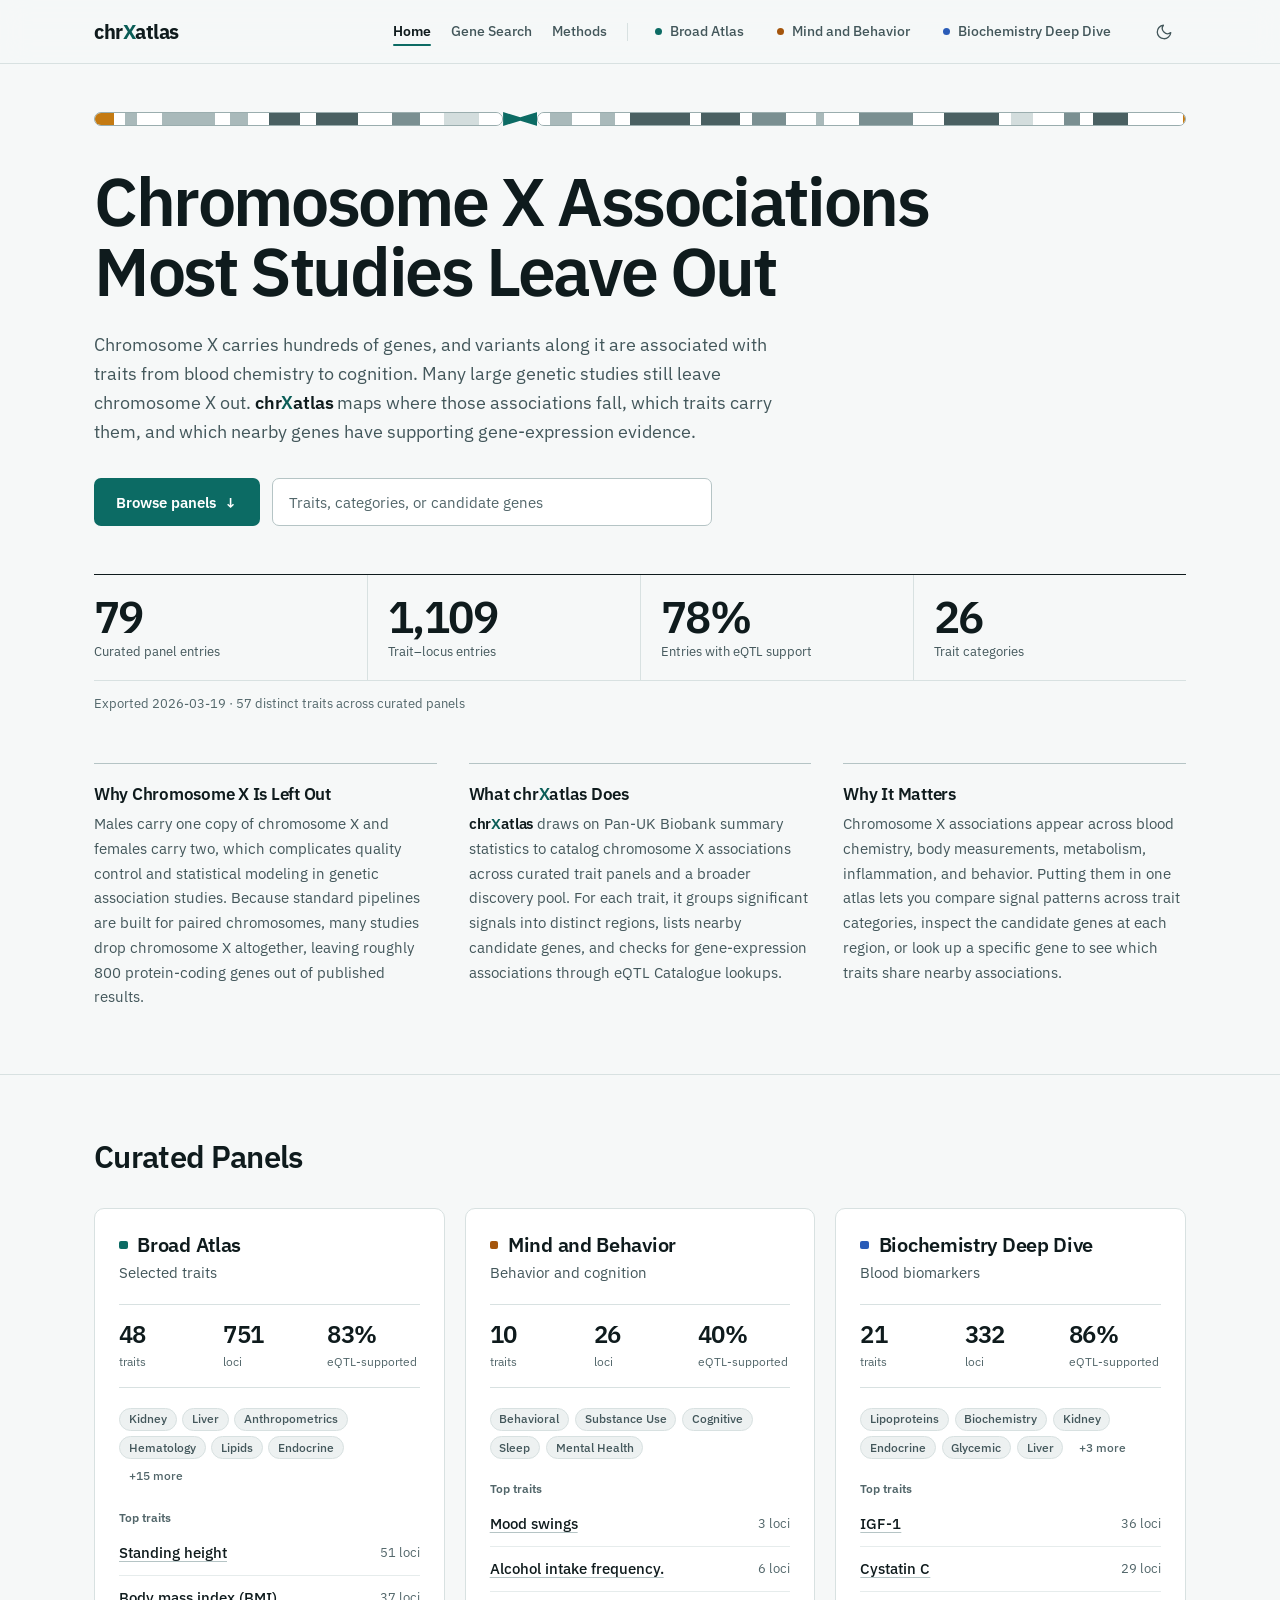
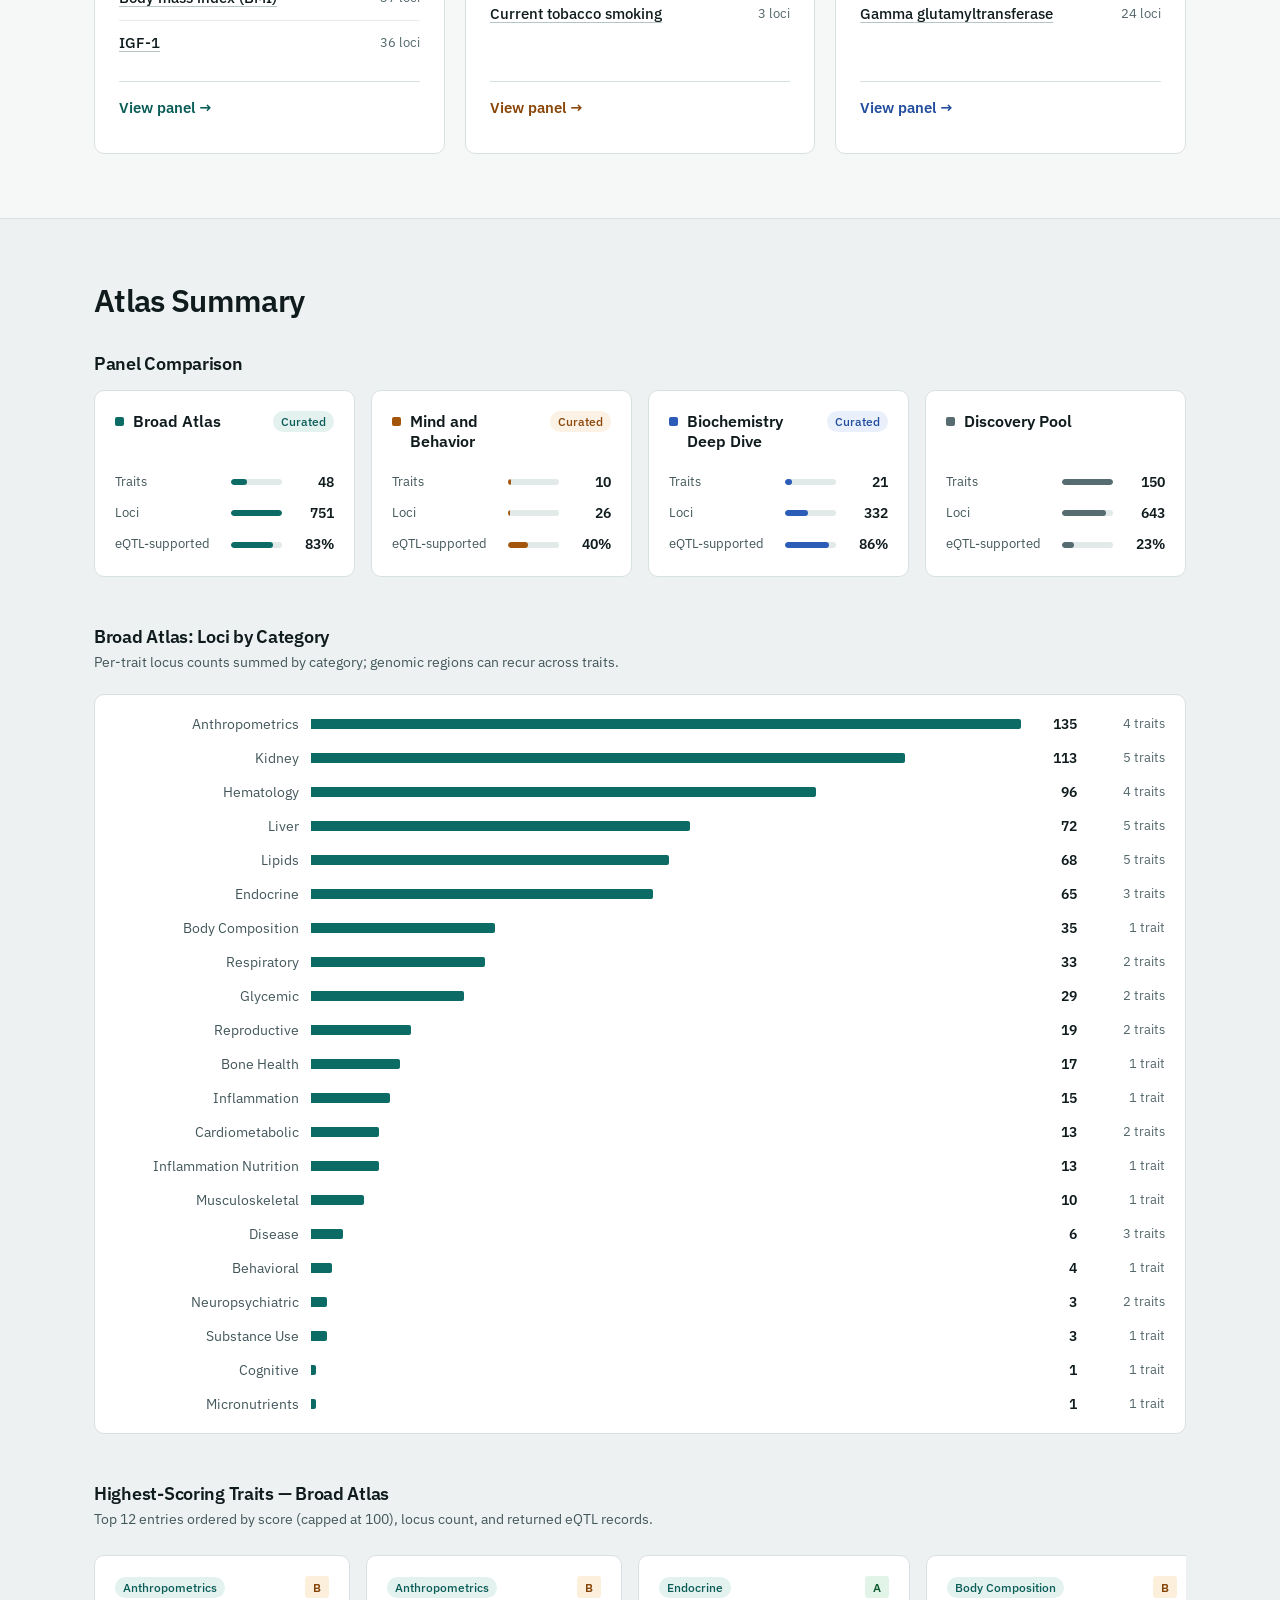
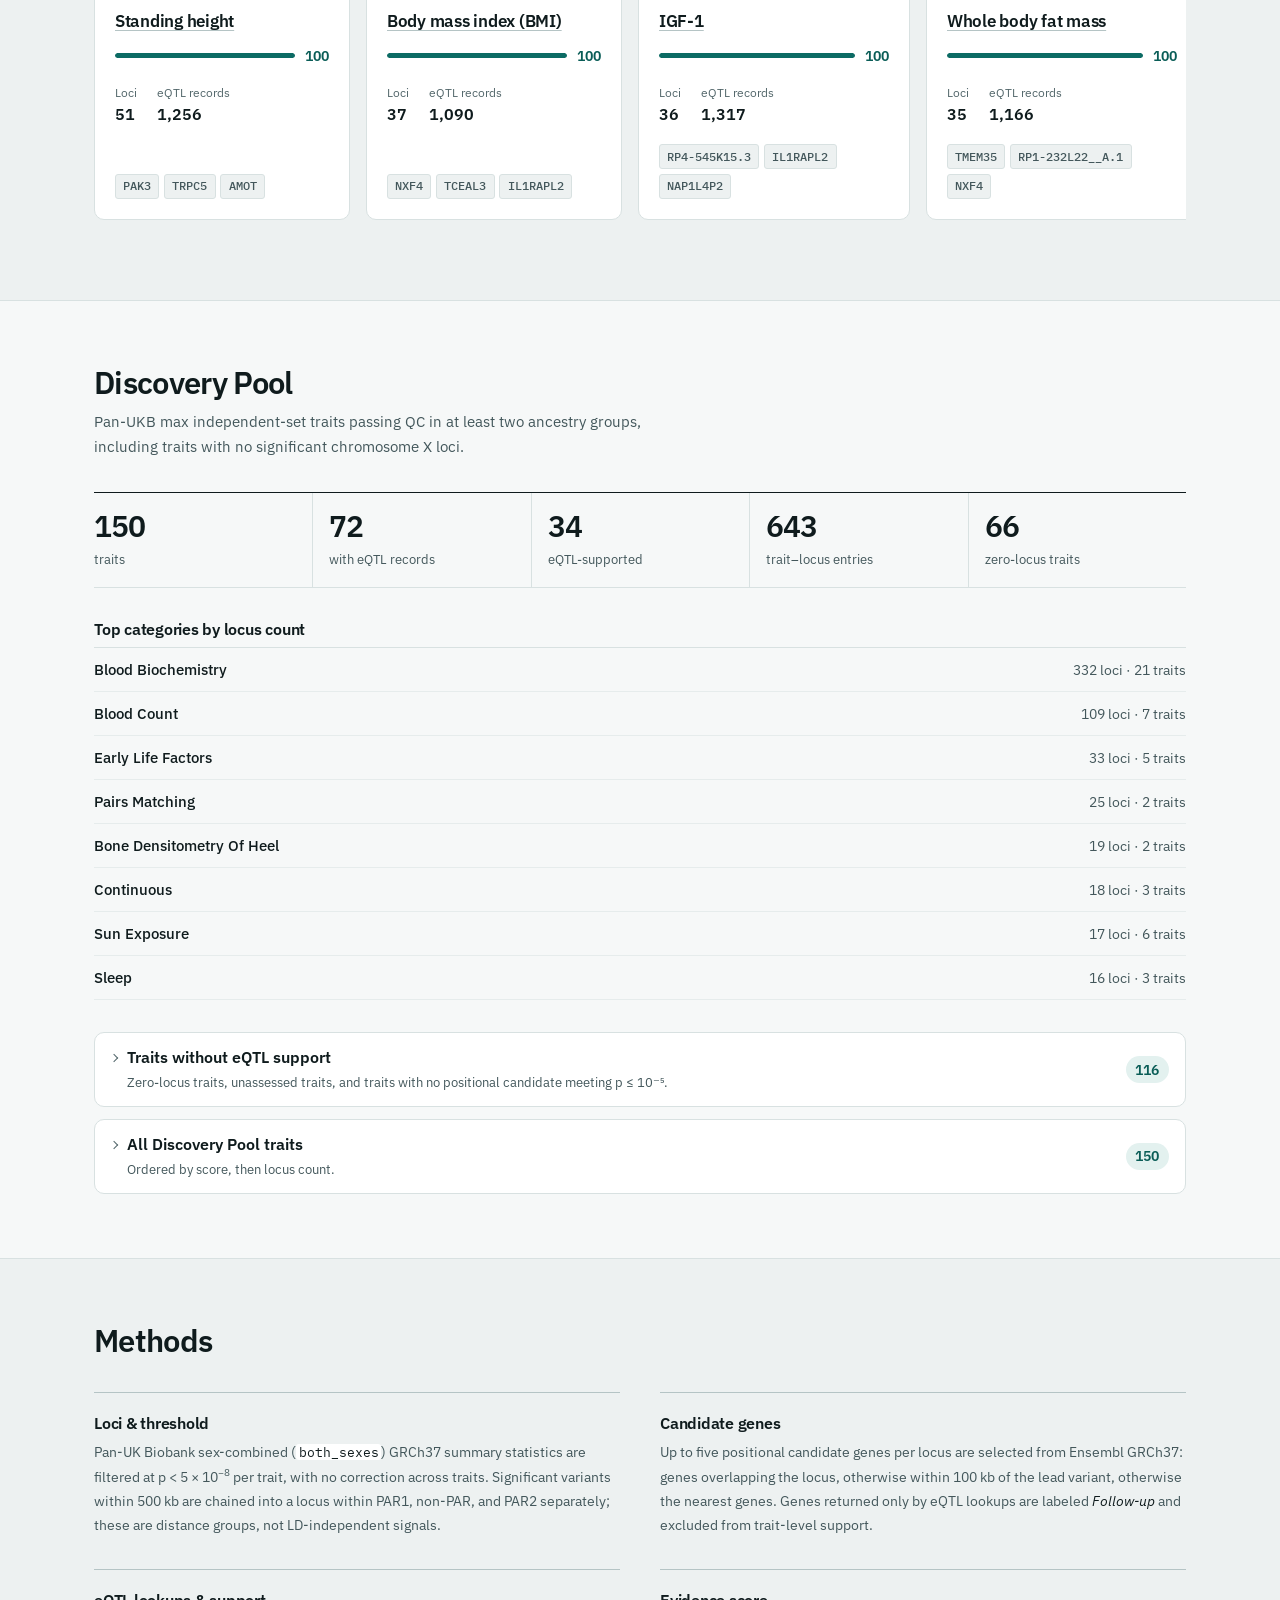
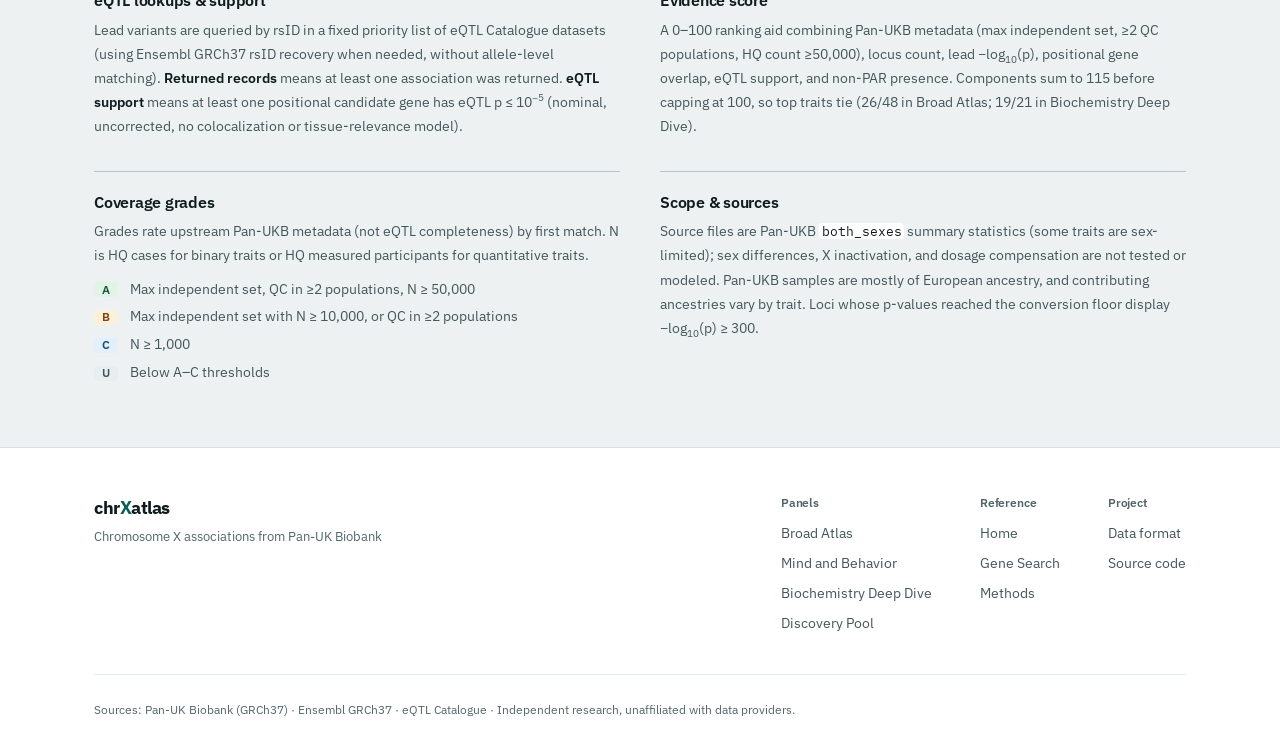
==== commit 5d95f6c3: "Draw the chromosome X ideogram from the GRCh37 band table" ====
--- a/site/index.html
+++ b/site/index.html
@@ -46,7 +46,7 @@
         <div class="chrx-ideogram" aria-hidden="true">
           <span class="arm" style="flex-grow:581"><i class="par" style="flex-grow:27"></i><i class="g0" style="flex-grow:16"></i><i class="g2" style="flex-grow:17"></i><i class="g0" style="flex-grow:35"></i><i class="g2" style="flex-grow:76"></i><i class="g0" style="flex-grow:22"></i><i class="g2" style="flex-grow:26"></i><i class="g0" style="flex-grow:30"></i><i class="g4" style="flex-grow:44"></i><i class="g0" style="flex-grow:22"></i><i class="g4" style="flex-grow:61"></i><i class="g0" style="flex-grow:48"></i><i class="g3" style="flex-grow:40"></i><i class="g0" style="flex-grow:34"></i><i class="g1" style="flex-grow:50"></i><i class="g0" style="flex-grow:33"></i></span>
           <i class="cen" style="flex-grow:49"></i>
-          <span class="arm" style="flex-grow:922.7"><i class="g0" style="flex-grow:16"></i><i class="g2" style="flex-grow:32"></i><i class="g0" style="flex-grow:40"></i><i class="g2" style="flex-grow:21"></i><i class="g0" style="flex-grow:21"></i><i class="g4" style="flex-grow:84"></i><i class="g0" style="flex-grow:18"></i><i class="g4" style="flex-grow:56"></i><i class="g0" style="flex-grow:17"></i><i class="g3" style="flex-grow:48"></i><i class="g0" style="flex-grow:43"></i><i class="g2" style="flex-grow:11"></i><i class="g0" style="flex-grow:50"></i><i class="g3" style="flex-grow:78"></i><i class="g0" style="flex-grow:44"></i><i class="g4" style="flex-grow:78"></i><i class="g0" style="flex-grow:17"></i><i class="g1" style="flex-grow:32"></i><i class="g0" style="flex-grow:44"></i><i class="g3" style="flex-grow:23"></i><i class="g0" style="flex-grow:18"></i><i class="g4" style="flex-grow:50"></i><i class="g0" style="flex-grow:78.3"></i><i class="par" style="flex-grow:3.4"></i></span>
+          <span class="arm" style="flex-grow:922.71"><i class="g0" style="flex-grow:16"></i><i class="g2" style="flex-grow:32"></i><i class="g0" style="flex-grow:40"></i><i class="g2" style="flex-grow:21"></i><i class="g0" style="flex-grow:21"></i><i class="g4" style="flex-grow:86"></i><i class="g0" style="flex-grow:16"></i><i class="g4" style="flex-grow:56"></i><i class="g0" style="flex-grow:17"></i><i class="g3" style="flex-grow:48"></i><i class="g0" style="flex-grow:43"></i><i class="g2" style="flex-grow:11"></i><i class="g0" style="flex-grow:50"></i><i class="g3" style="flex-grow:78"></i><i class="g0" style="flex-grow:44"></i><i class="g4" style="flex-grow:78"></i><i class="g0" style="flex-grow:17"></i><i class="g1" style="flex-grow:32"></i><i class="g0" style="flex-grow:44"></i><i class="g3" style="flex-grow:23"></i><i class="g0" style="flex-grow:18"></i><i class="g4" style="flex-grow:50"></i><i class="g0" style="flex-grow:78.31"></i><i class="par" style="flex-grow:3.4"></i></span>
         </div>
         <h1 class="hero-title">Chromosome X Associations<br>Most Studies Leave Out</h1>
         <p class="hero-subtitle">Chromosome X carries hundreds of genes, and variants along it are associated with traits from blood chemistry to cognition. Many large genetic studies still leave chromosome X out. <span class="wordmark">chr<span class="wordmark-x">X</span>atlas</span> maps where those associations fall, which traits carry them, and which nearby genes have supporting gene-expression evidence.</p>
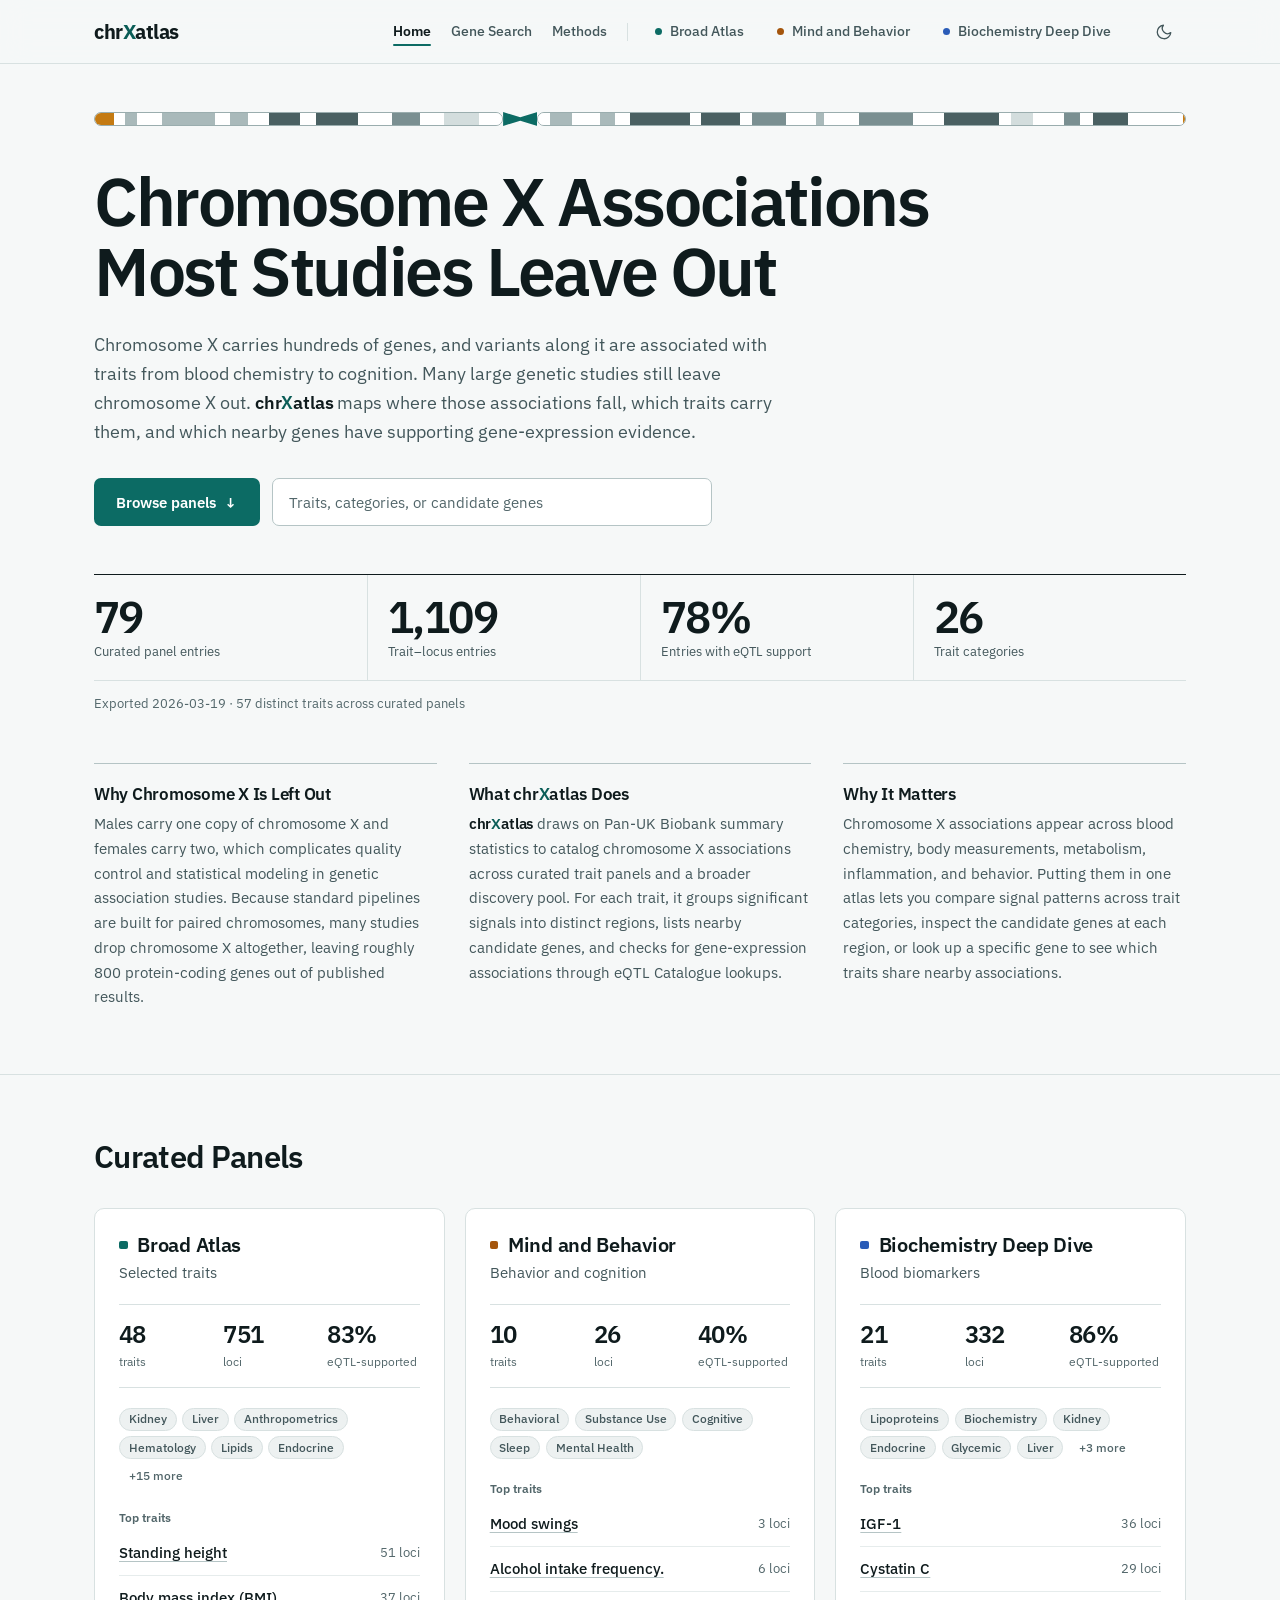
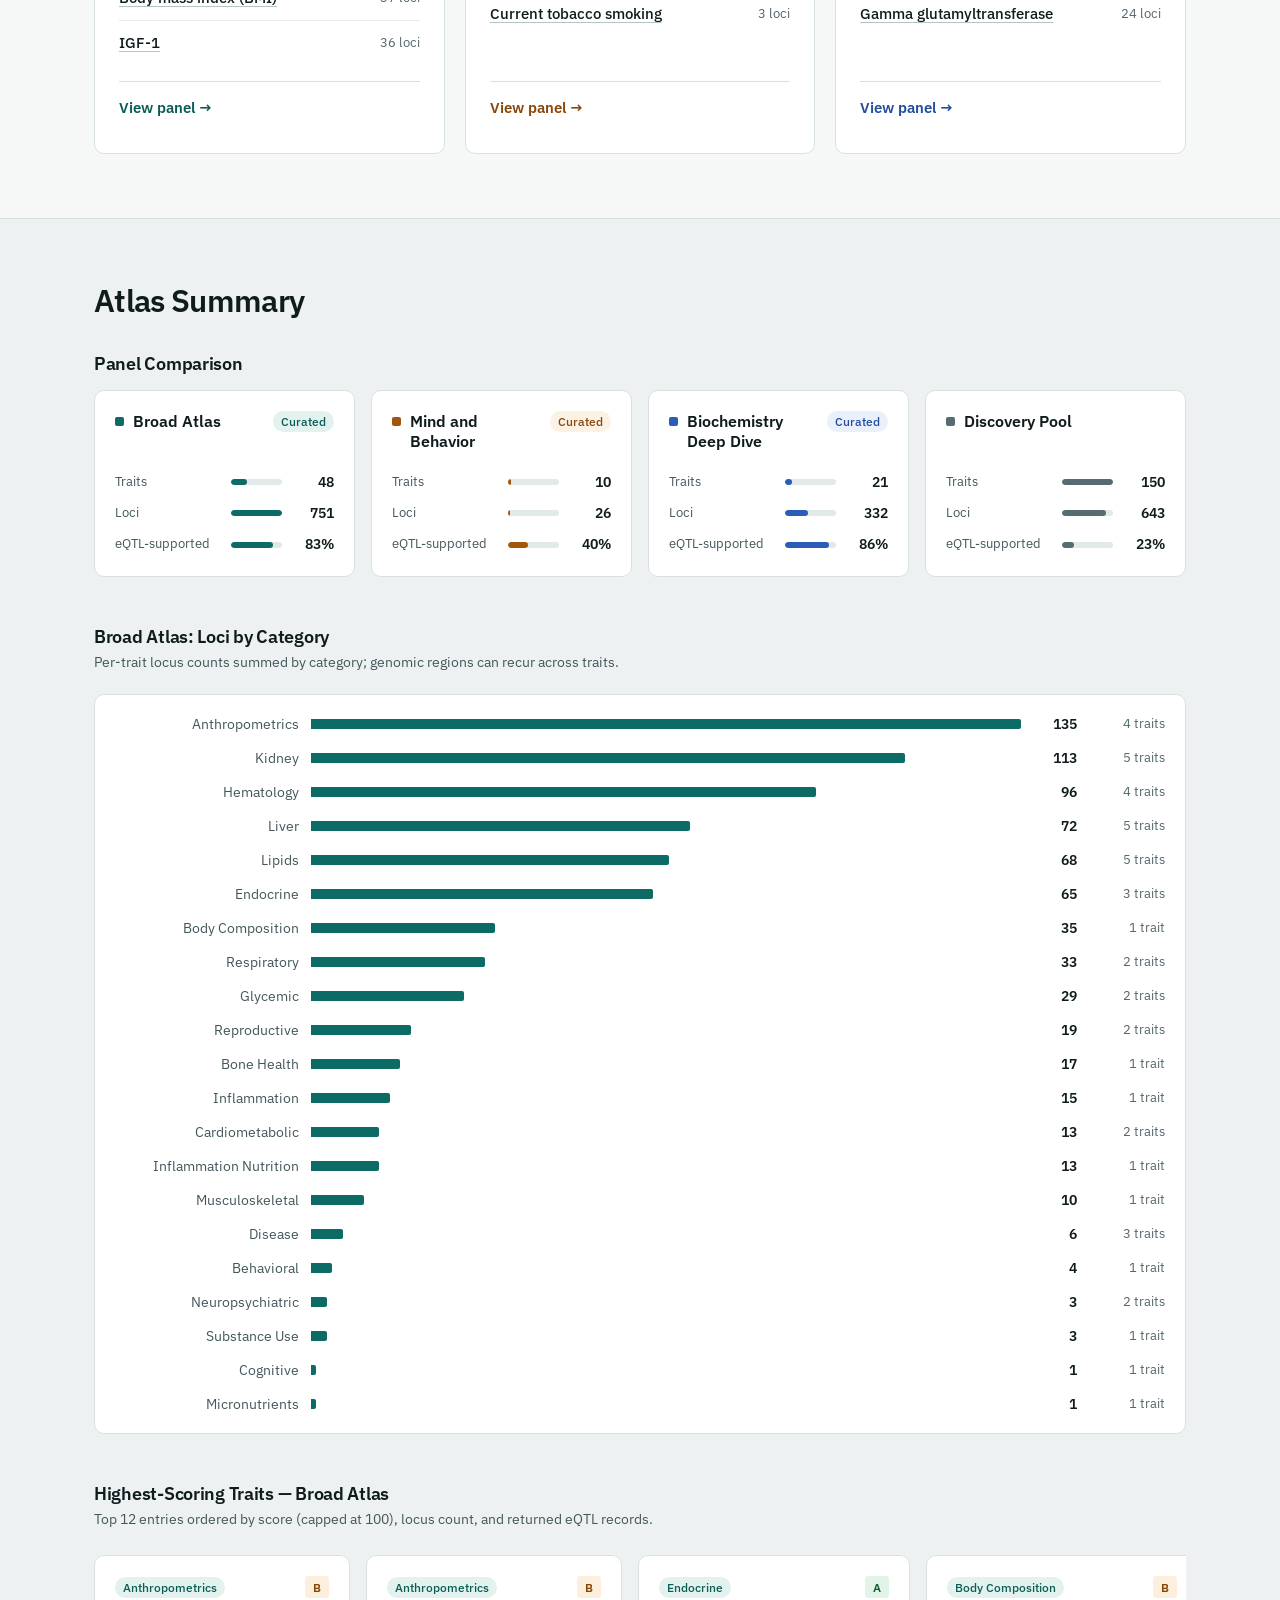
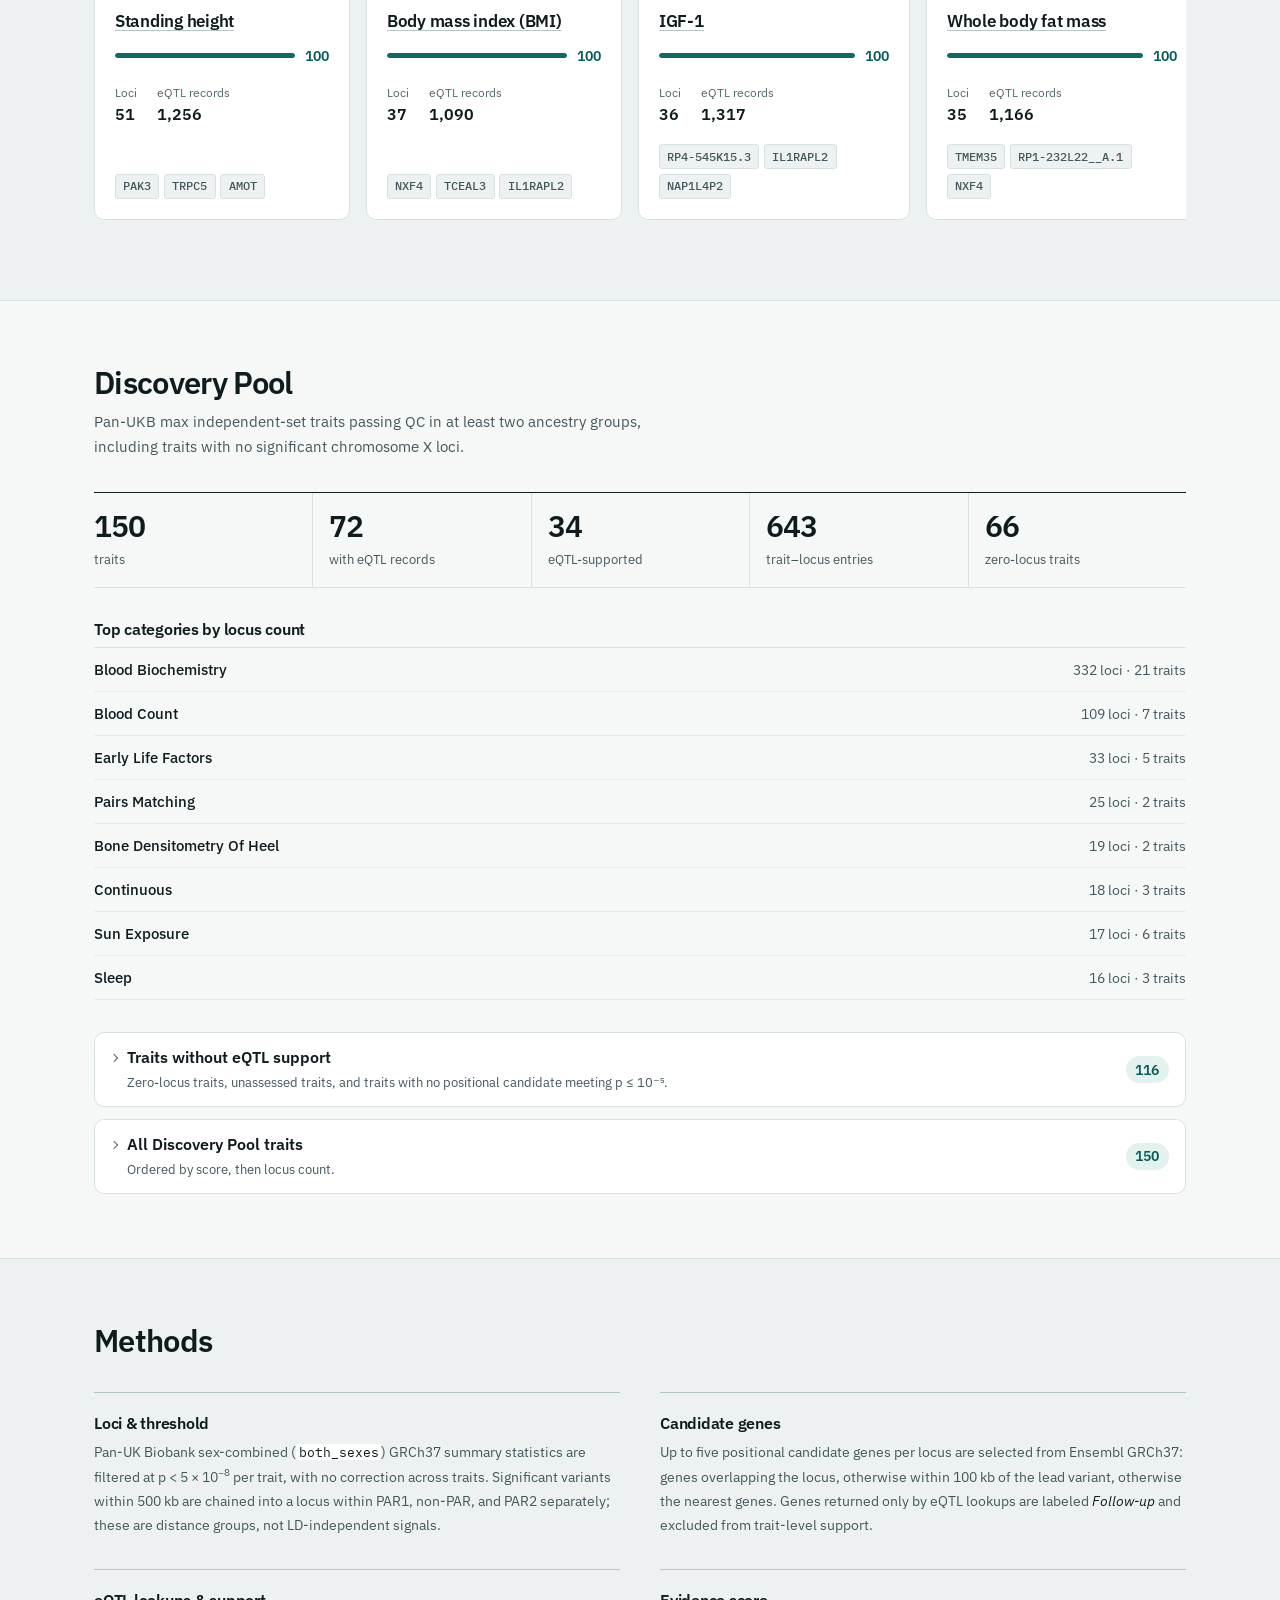
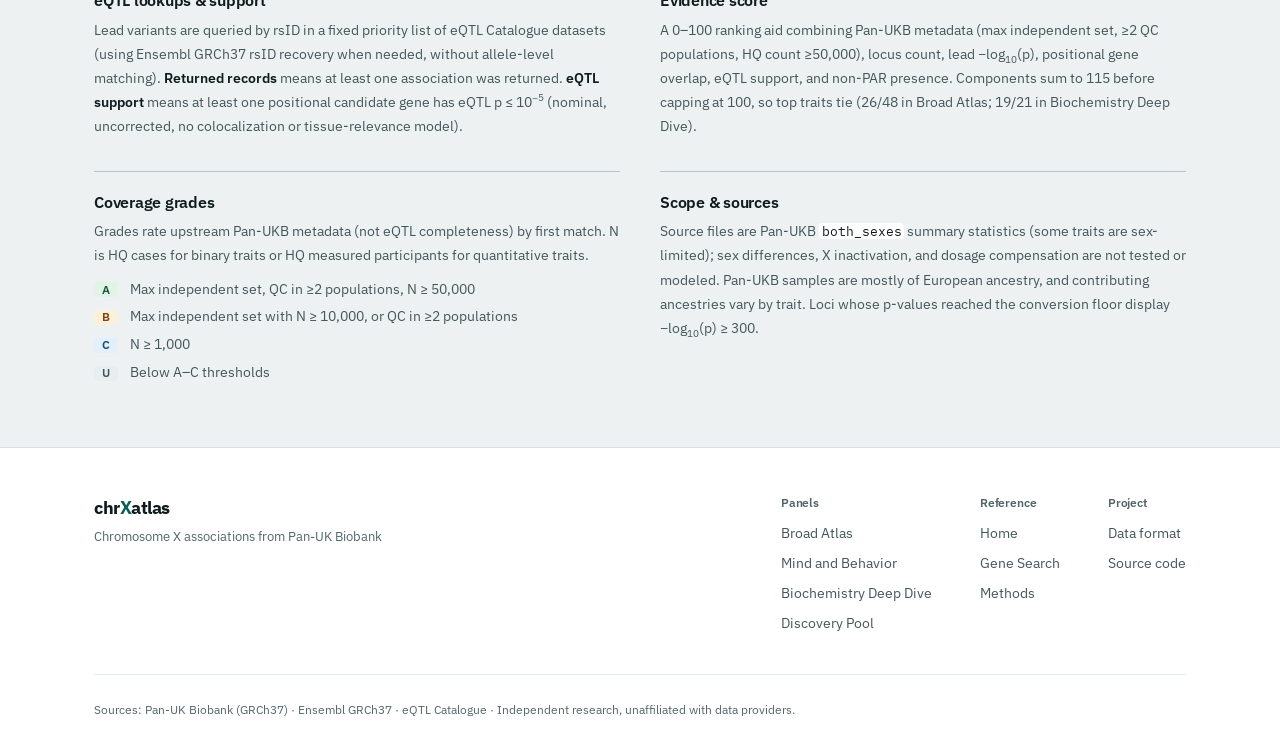
==== commit d64736e7: "Animate the chromosome X ideogram and label bands on hover" ====
--- a/site/index.html
+++ b/site/index.html
@@ -44,9 +44,10 @@
     <section class="hero" id="hero">
       <div class="container hero-content">
         <div class="chrx-ideogram" aria-hidden="true">
-          <span class="arm" style="flex-grow:581"><i class="par" style="flex-grow:27"></i><i class="g0" style="flex-grow:16"></i><i class="g2" style="flex-grow:17"></i><i class="g0" style="flex-grow:35"></i><i class="g2" style="flex-grow:76"></i><i class="g0" style="flex-grow:22"></i><i class="g2" style="flex-grow:26"></i><i class="g0" style="flex-grow:30"></i><i class="g4" style="flex-grow:44"></i><i class="g0" style="flex-grow:22"></i><i class="g4" style="flex-grow:61"></i><i class="g0" style="flex-grow:48"></i><i class="g3" style="flex-grow:40"></i><i class="g0" style="flex-grow:34"></i><i class="g1" style="flex-grow:50"></i><i class="g0" style="flex-grow:33"></i></span>
-          <i class="cen" style="flex-grow:49"></i>
-          <span class="arm" style="flex-grow:922.71"><i class="g0" style="flex-grow:16"></i><i class="g2" style="flex-grow:32"></i><i class="g0" style="flex-grow:40"></i><i class="g2" style="flex-grow:21"></i><i class="g0" style="flex-grow:21"></i><i class="g4" style="flex-grow:86"></i><i class="g0" style="flex-grow:16"></i><i class="g4" style="flex-grow:56"></i><i class="g0" style="flex-grow:17"></i><i class="g3" style="flex-grow:48"></i><i class="g0" style="flex-grow:43"></i><i class="g2" style="flex-grow:11"></i><i class="g0" style="flex-grow:50"></i><i class="g3" style="flex-grow:78"></i><i class="g0" style="flex-grow:44"></i><i class="g4" style="flex-grow:78"></i><i class="g0" style="flex-grow:17"></i><i class="g1" style="flex-grow:32"></i><i class="g0" style="flex-grow:44"></i><i class="g3" style="flex-grow:23"></i><i class="g0" style="flex-grow:18"></i><i class="g4" style="flex-grow:50"></i><i class="g0" style="flex-grow:78.31"></i><i class="par" style="flex-grow:3.4"></i></span>
+          <span class="arm" style="flex-grow:581"><i class="par" style="flex-grow:27" data-band="PAR1 · pseudoautosomal" data-range="0.0–2.7 Mb"></i><i class="g0" style="flex-grow:16" data-band="Xp22.33" data-range="2.7–4.3 Mb"></i><i class="g2" style="flex-grow:17" data-band="Xp22.32" data-range="4.3–6.0 Mb"></i><i class="g0" style="flex-grow:35" data-band="Xp22.31" data-range="6.0–9.5 Mb"></i><i class="g2" style="flex-grow:76" data-band="Xp22.2" data-range="9.5–17.1 Mb"></i><i class="g0" style="flex-grow:22" data-band="Xp22.13" data-range="17.1–19.3 Mb"></i><i class="g2" style="flex-grow:26" data-band="Xp22.12" data-range="19.3–21.9 Mb"></i><i class="g0" style="flex-grow:30" data-band="Xp22.11" data-range="21.9–24.9 Mb"></i><i class="g4" style="flex-grow:44" data-band="Xp21.3" data-range="24.9–29.3 Mb"></i><i class="g0" style="flex-grow:22" data-band="Xp21.2" data-range="29.3–31.5 Mb"></i><i class="g4" style="flex-grow:61" data-band="Xp21.1" data-range="31.5–37.6 Mb"></i><i class="g0" style="flex-grow:48" data-band="Xp11.4" data-range="37.6–42.4 Mb"></i><i class="g3" style="flex-grow:40" data-band="Xp11.3" data-range="42.4–46.4 Mb"></i><i class="g0" style="flex-grow:34" data-band="Xp11.23" data-range="46.4–49.8 Mb"></i><i class="g1" style="flex-grow:50" data-band="Xp11.22" data-range="49.8–54.8 Mb"></i><i class="g0" style="flex-grow:33" data-band="Xp11.21" data-range="54.8–58.1 Mb"></i></span>
+          <i class="cen" style="flex-grow:49" data-band="Centromere" data-range="58.1–63.0 Mb"></i>
+          <span class="arm" style="flex-grow:922.71"><i class="g0" style="flex-grow:16" data-band="Xq11.2" data-range="63.0–64.6 Mb"></i><i class="g2" style="flex-grow:32" data-band="Xq12" data-range="64.6–67.8 Mb"></i><i class="g0" style="flex-grow:40" data-band="Xq13.1" data-range="67.8–71.8 Mb"></i><i class="g2" style="flex-grow:21" data-band="Xq13.2" data-range="71.8–73.9 Mb"></i><i class="g0" style="flex-grow:21" data-band="Xq13.3" data-range="73.9–76.0 Mb"></i><i class="g4" style="flex-grow:86" data-band="Xq21.1" data-range="76.0–84.6 Mb"></i><i class="g0" style="flex-grow:16" data-band="Xq21.2" data-range="84.6–86.2 Mb"></i><i class="g4" style="flex-grow:56" data-band="Xq21.31" data-range="86.2–91.8 Mb"></i><i class="g0" style="flex-grow:17" data-band="Xq21.32" data-range="91.8–93.5 Mb"></i><i class="g3" style="flex-grow:48" data-band="Xq21.33" data-range="93.5–98.3 Mb"></i><i class="g0" style="flex-grow:43" data-band="Xq22.1" data-range="98.3–102.6 Mb"></i><i class="g2" style="flex-grow:11" data-band="Xq22.2" data-range="102.6–103.7 Mb"></i><i class="g0" style="flex-grow:50" data-band="Xq22.3" data-range="103.7–108.7 Mb"></i><i class="g3" style="flex-grow:78" data-band="Xq23" data-range="108.7–116.5 Mb"></i><i class="g0" style="flex-grow:44" data-band="Xq24" data-range="116.5–120.9 Mb"></i><i class="g4" style="flex-grow:78" data-band="Xq25" data-range="120.9–128.7 Mb"></i><i class="g0" style="flex-grow:17" data-band="Xq26.1" data-range="128.7–130.4 Mb"></i><i class="g1" style="flex-grow:32" data-band="Xq26.2" data-range="130.4–133.6 Mb"></i><i class="g0" style="flex-grow:44" data-band="Xq26.3" data-range="133.6–138.0 Mb"></i><i class="g3" style="flex-grow:23" data-band="Xq27.1" data-range="138.0–140.3 Mb"></i><i class="g0" style="flex-grow:18" data-band="Xq27.2" data-range="140.3–142.1 Mb"></i><i class="g4" style="flex-grow:50" data-band="Xq27.3" data-range="142.1–147.1 Mb"></i><i class="g0" style="flex-grow:78.31" data-band="Xq28" data-range="147.1–154.9 Mb"></i><i class="par" style="flex-grow:3.4" data-band="PAR2 · pseudoautosomal" data-range="154.9–155.3 Mb"></i></span>
+          <span class="ideo-tip"></span>
         </div>
         <h1 class="hero-title">Chromosome X Associations<br>Most Studies Leave Out</h1>
         <p class="hero-subtitle">Chromosome X carries hundreds of genes, and variants along it are associated with traits from blood chemistry to cognition. Many large genetic studies still leave chromosome X out. <span class="wordmark">chr<span class="wordmark-x">X</span>atlas</span> maps where those associations fall, which traits carry them, and which nearby genes have supporting gene-expression evidence.</p>
--- a/site/css/style.css
+++ b/site/css/style.css
@@ -430,6 +430,38 @@
   background: var(--band-cen);
   clip-path: polygon(0 0, 50% 38%, 100% 0, 100% 100%, 50% 62%, 0 100%);
 }
+
+/* One left-to-right sweep on load, and band names on hover or tap. */
+.chrx-ideogram { position: relative; }
+.chrx-ideogram::after {
+  content: "";
+  position: absolute;
+  inset: -2px;
+  background: var(--bg);
+  transform-origin: right center;
+  animation: ideo-sweep 1100ms cubic-bezier(0.22, 0.7, 0.2, 1) 150ms both;
+  pointer-events: none;
+}
+@keyframes ideo-sweep { from { transform: scaleX(1); } to { transform: scaleX(0); } }
+.chrx-ideogram i { transition: opacity 160ms ease; cursor: default; }
+.chrx-ideogram.is-active i { opacity: 0.45; }
+.chrx-ideogram.is-active i.is-hover { opacity: 1; }
+.chrx-ideogram .ideo-tip {
+  position: absolute;
+  top: calc(100% + 8px);
+  left: 0;
+  flex: none;
+  transform: translateX(-50%);
+  font-family: var(--font-mono);
+  font-size: 0.75rem;
+  line-height: 1.2;
+  color: var(--text-secondary);
+  white-space: nowrap;
+  pointer-events: none;
+  opacity: 0;
+  transition: opacity 140ms ease;
+}
+.chrx-ideogram.is-active .ideo-tip { opacity: 1; }
 
 .hero-title {
   font-size: clamp(2.25rem, 5.4vw, 4.25rem);
@@ -2569,3 +2601,5 @@
   section { padding: var(--space-6) 0; break-inside: avoid; }
   .animate-on-scroll { opacity: 1; transform: none; }
 }
+
+.nowrap { white-space: nowrap; }
